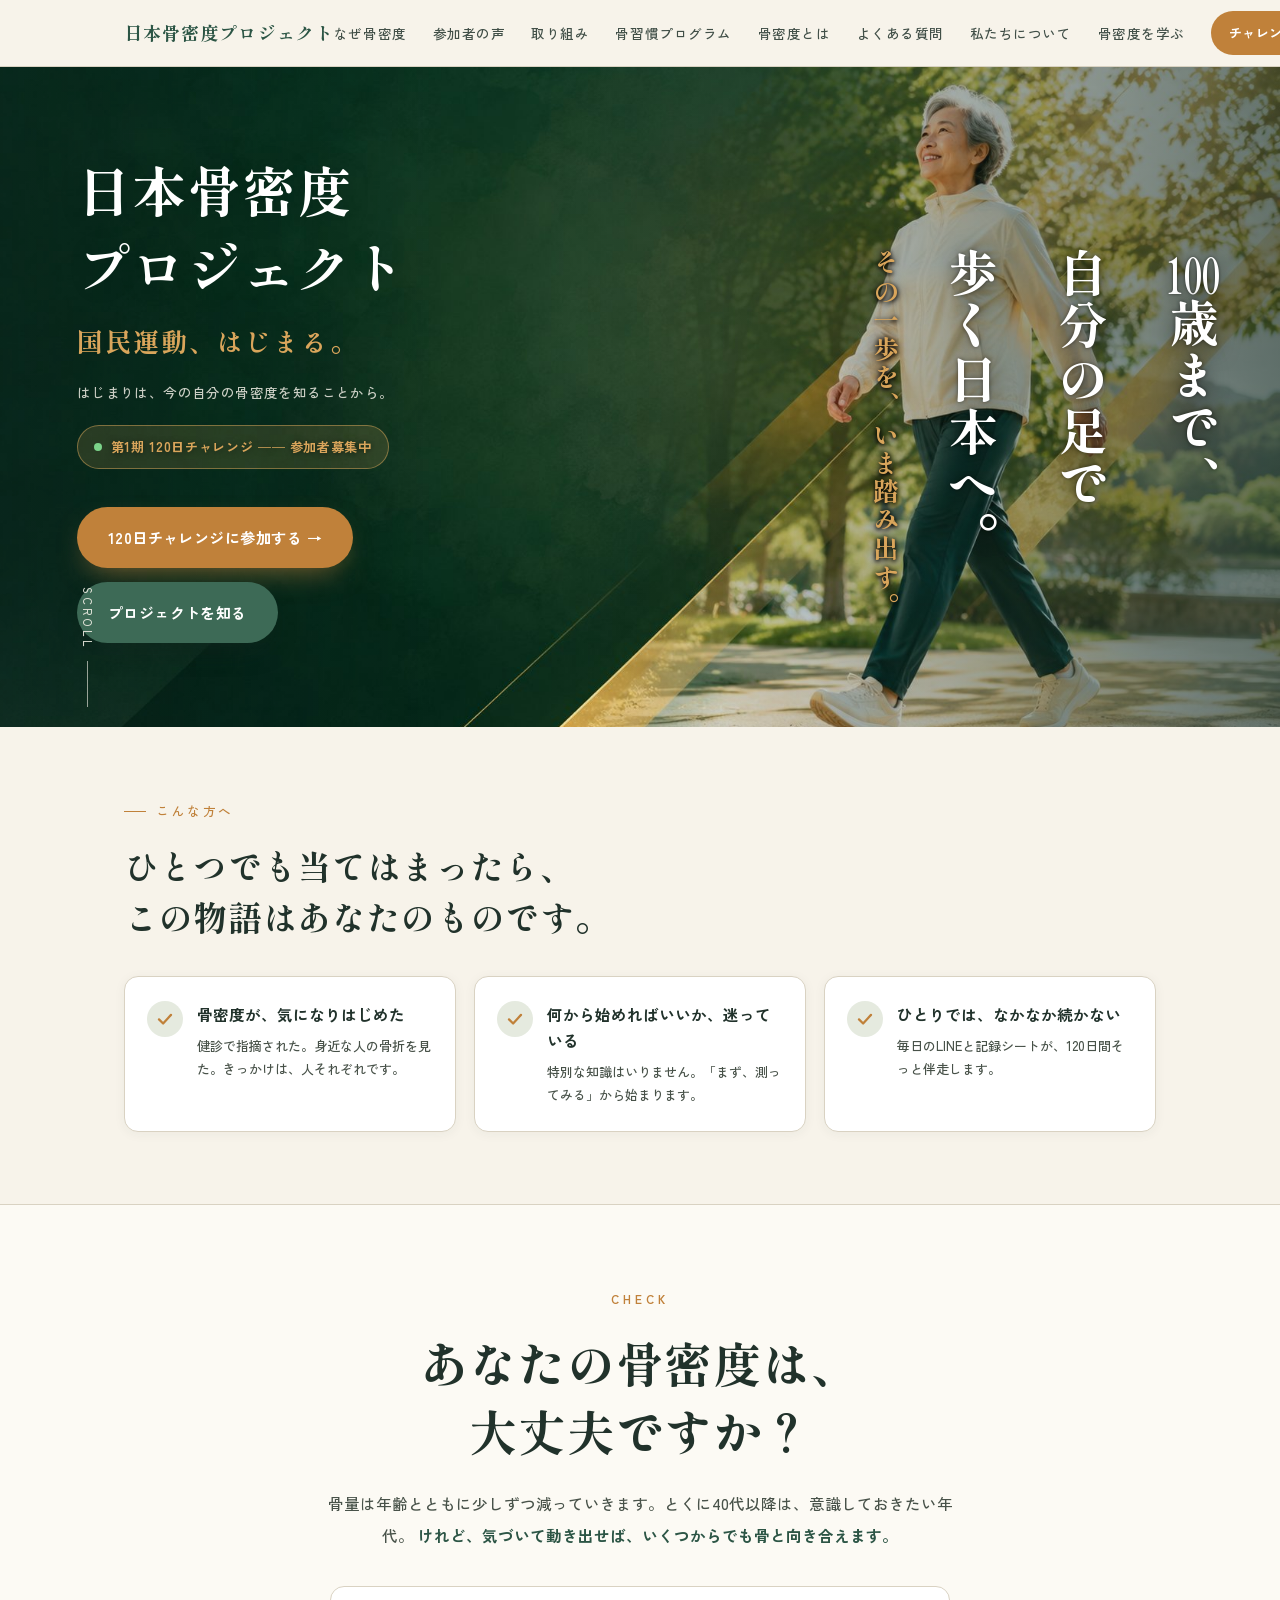
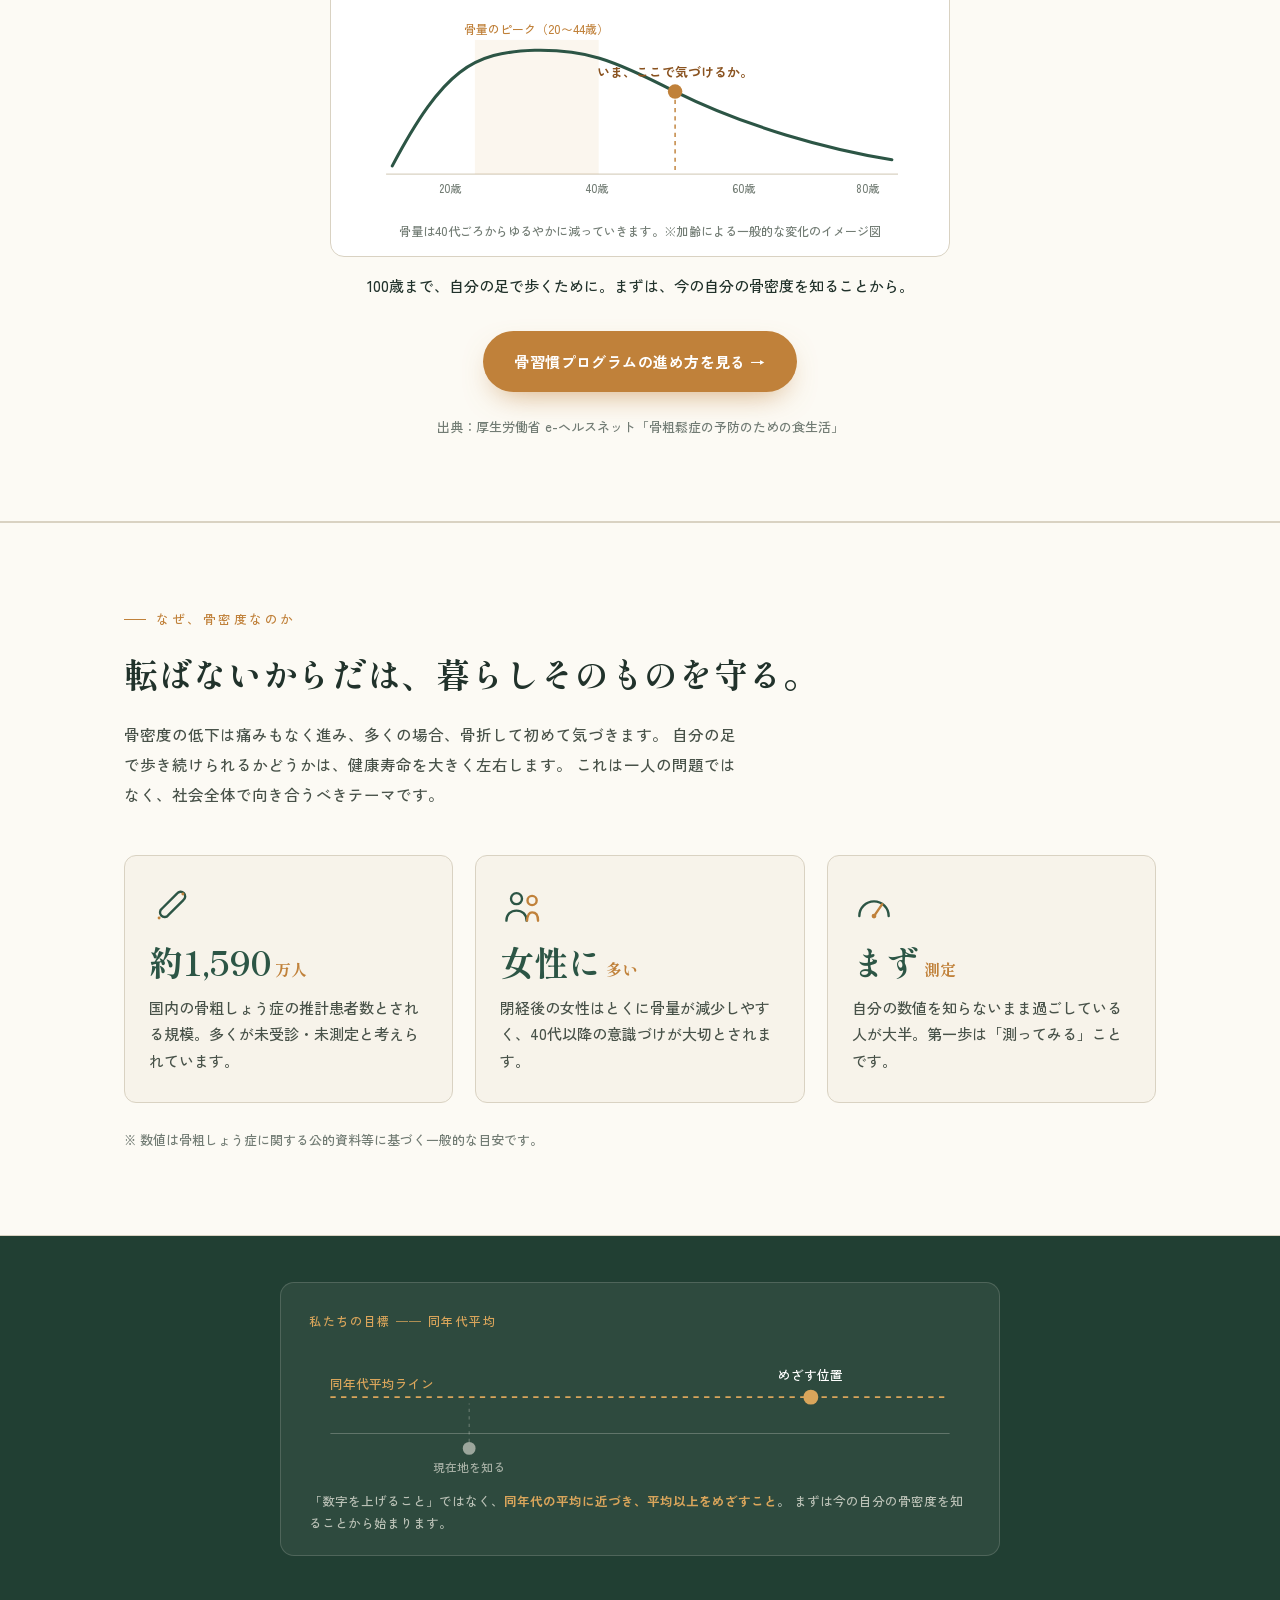
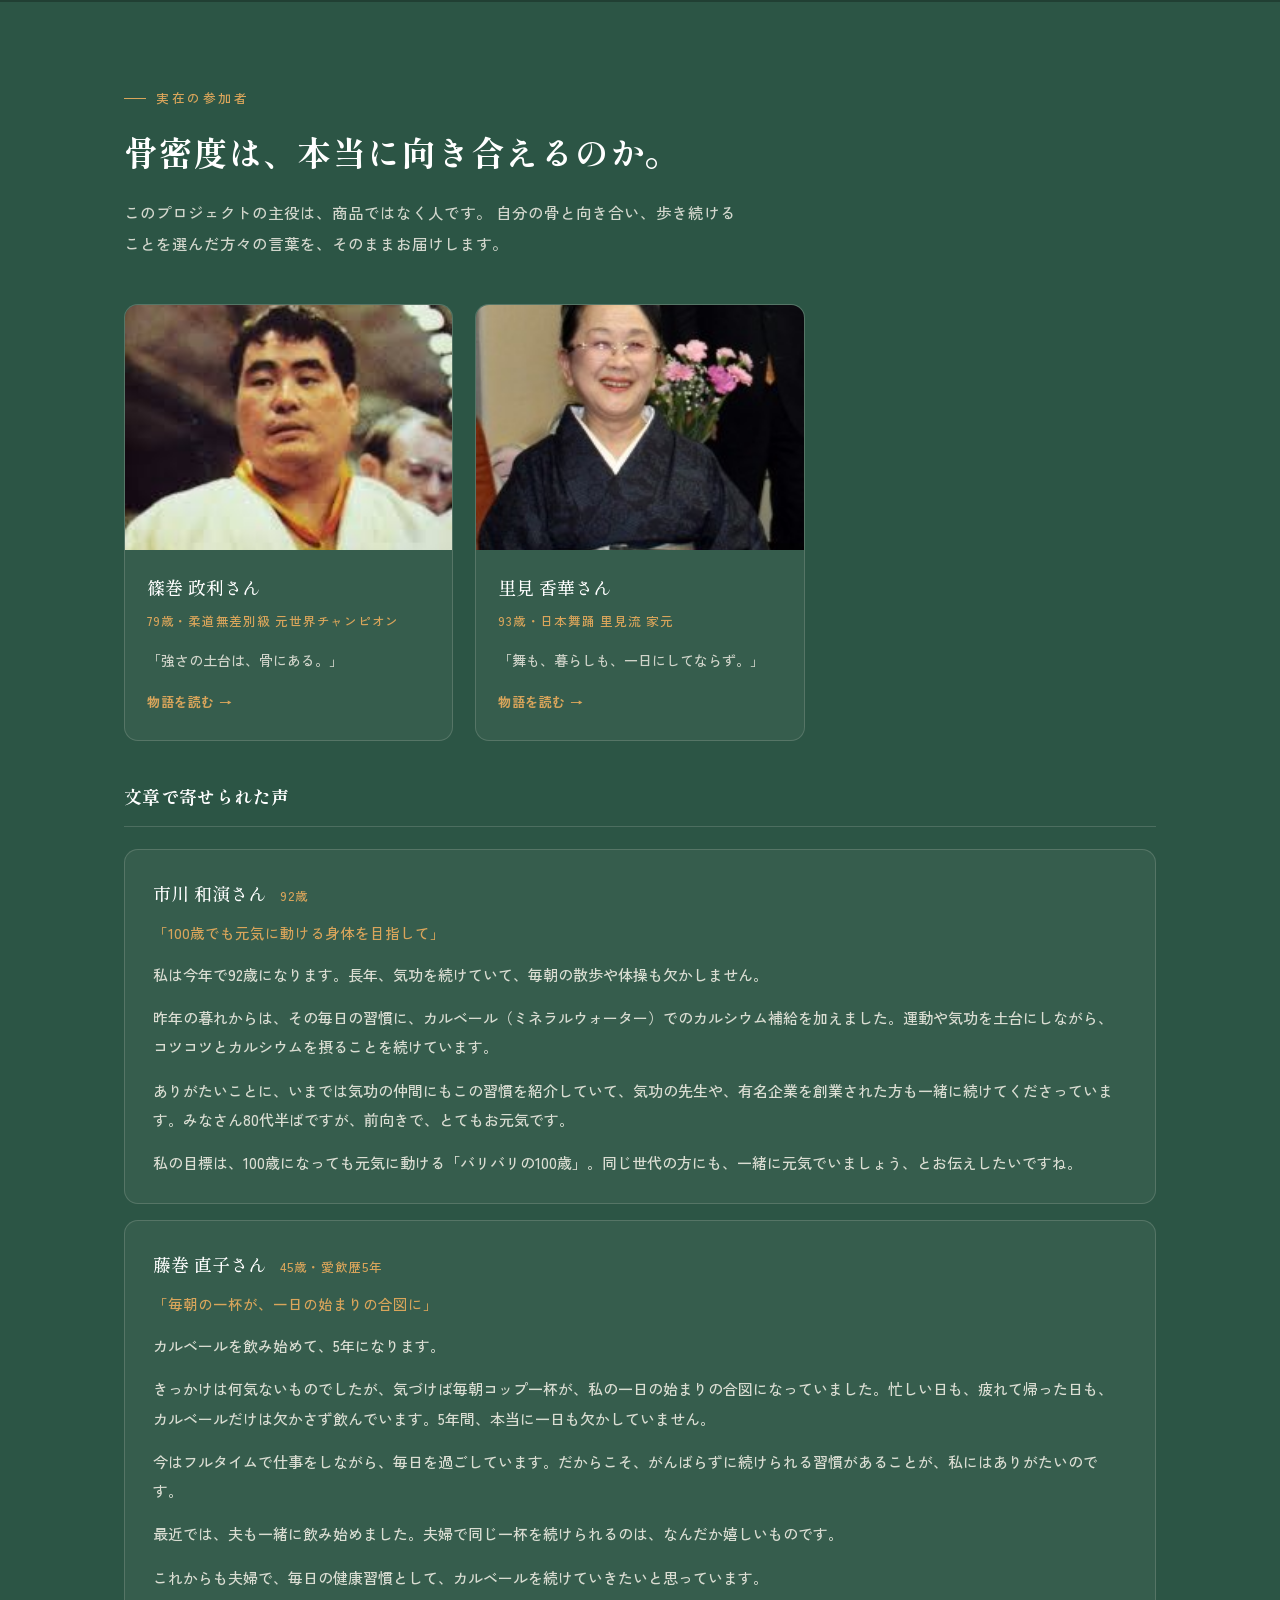
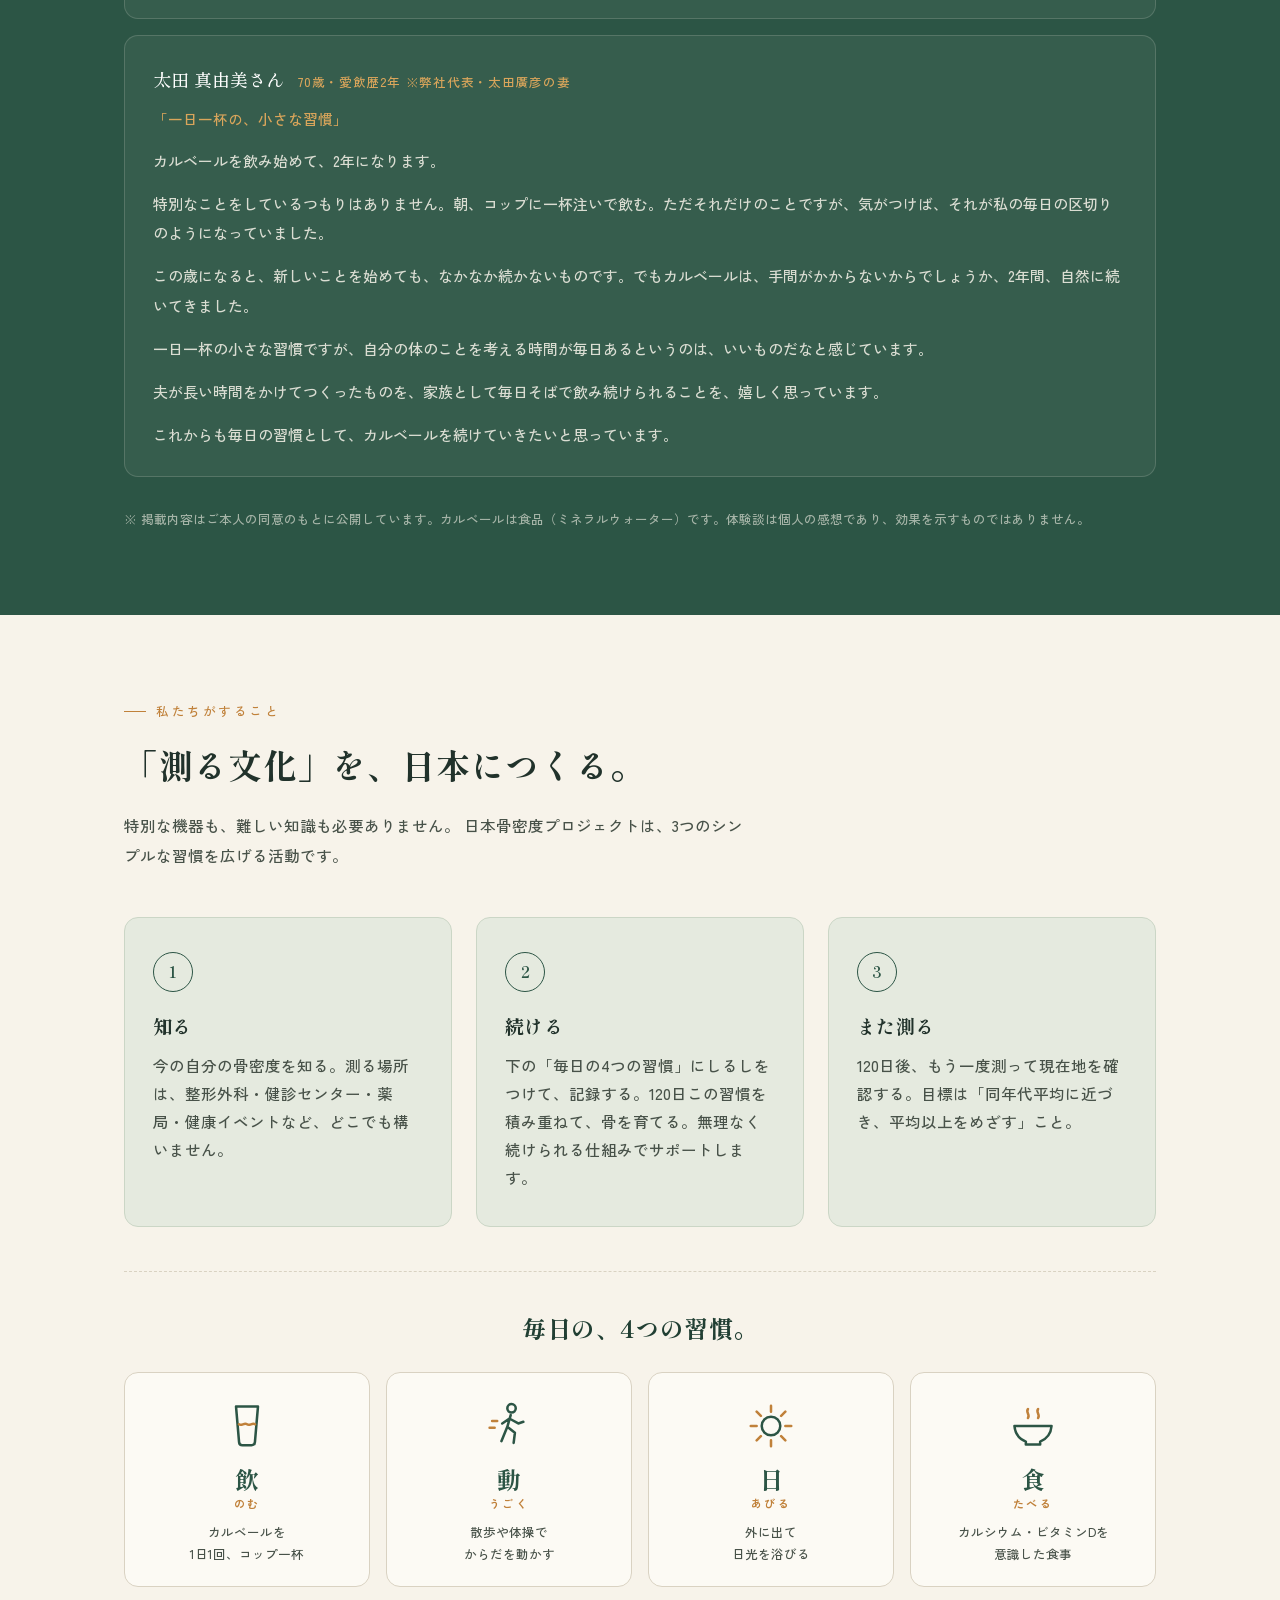
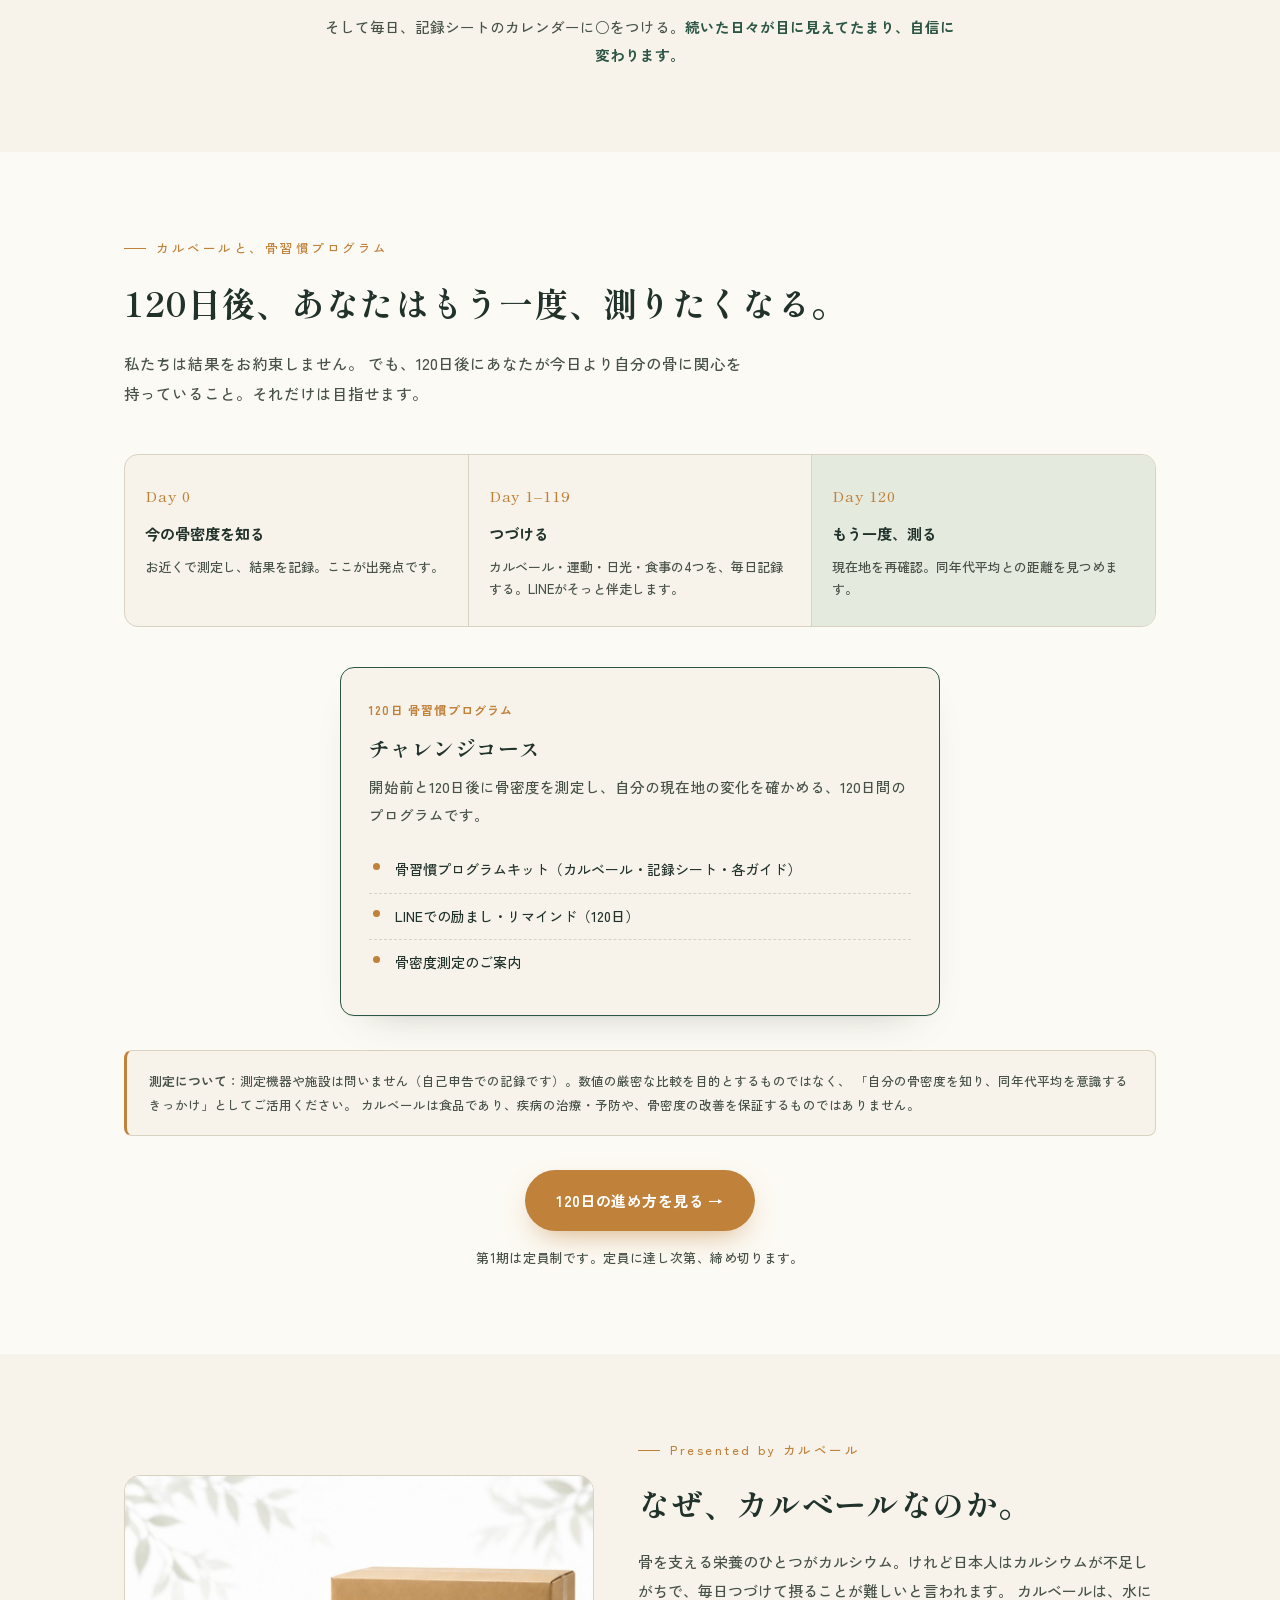
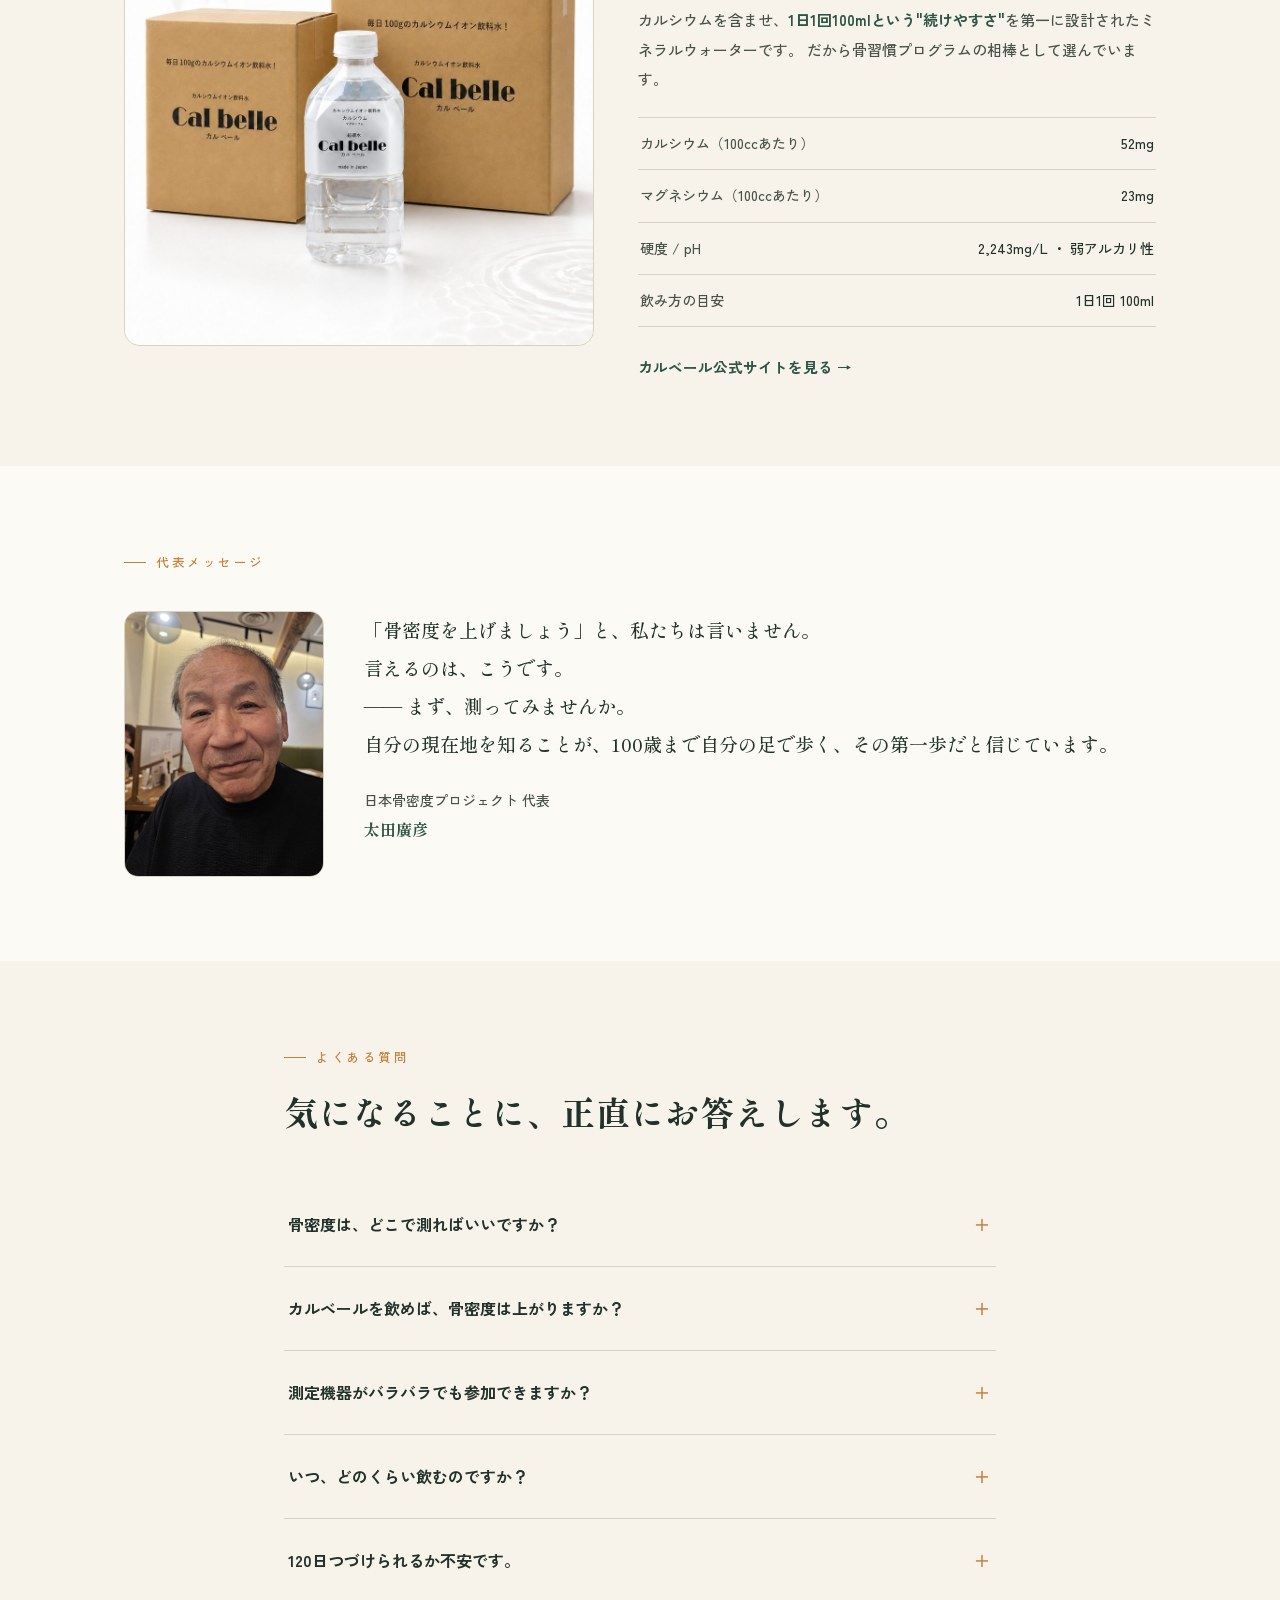
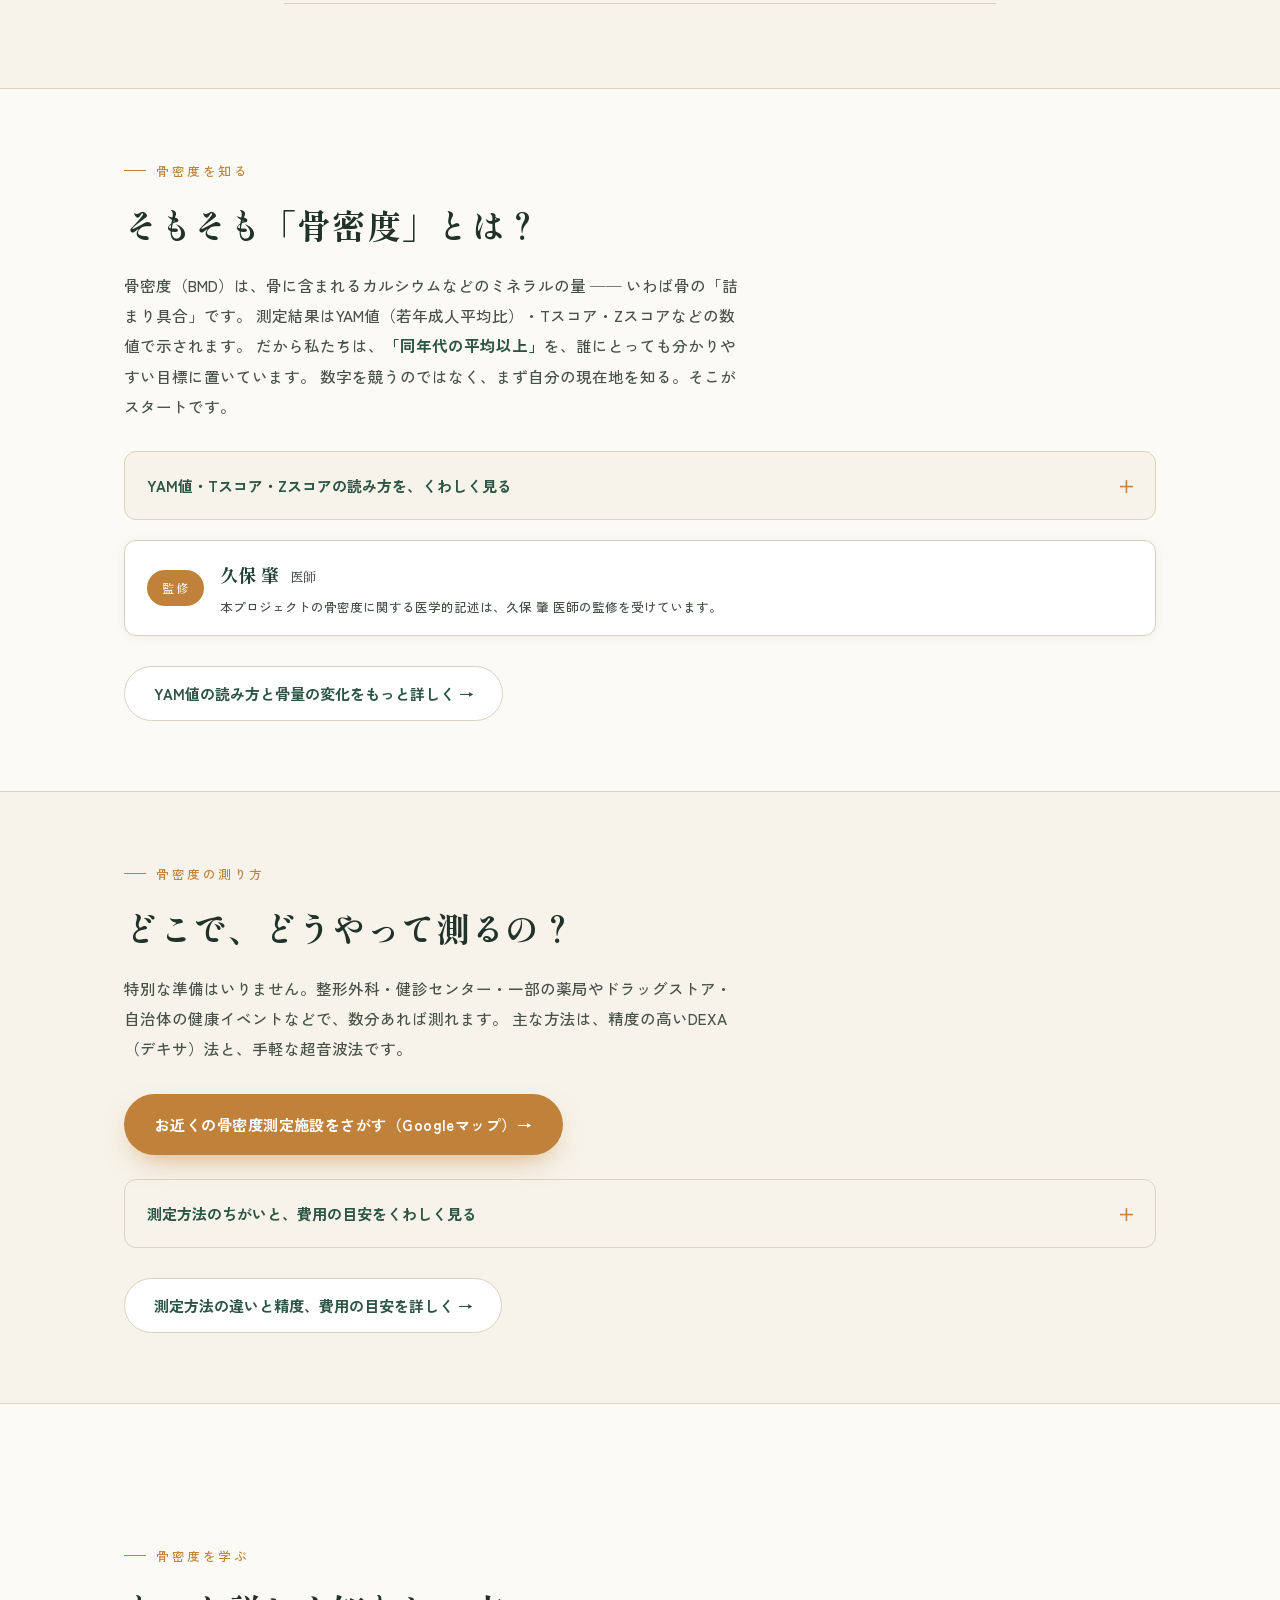
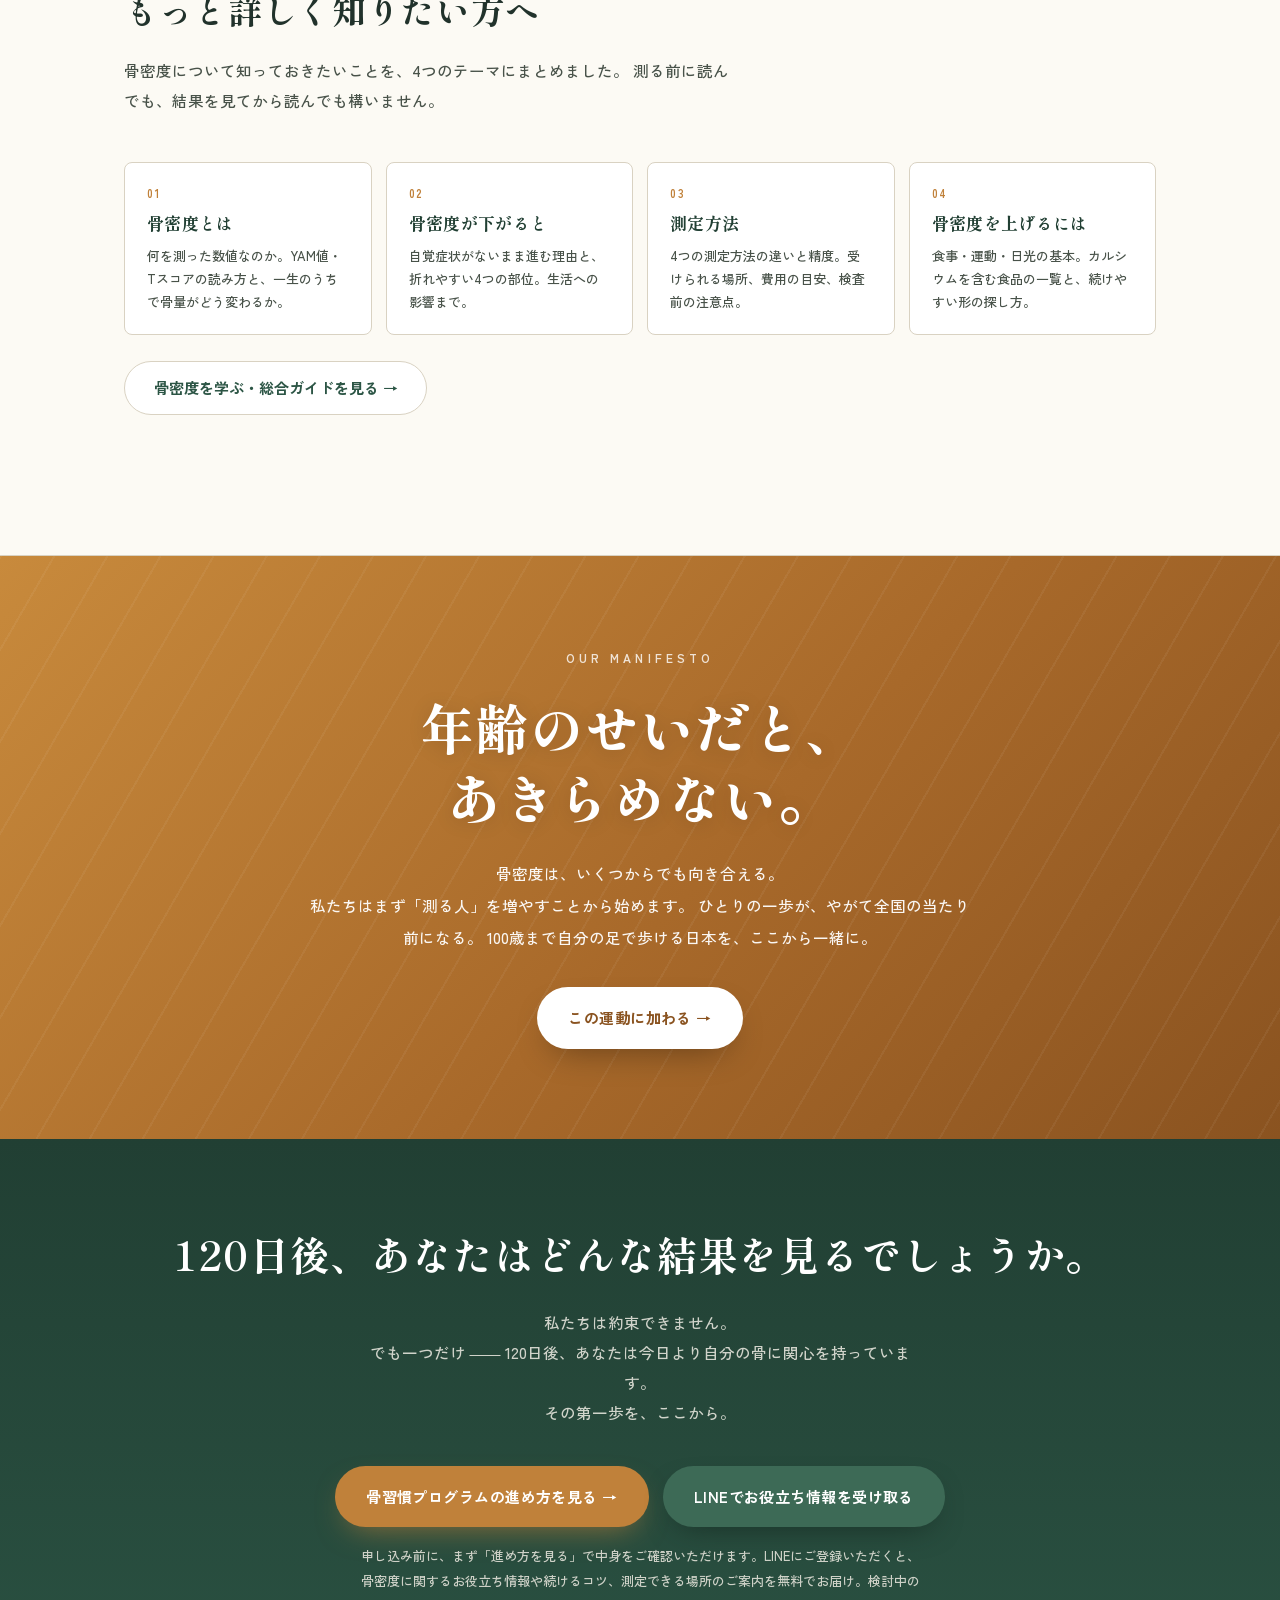
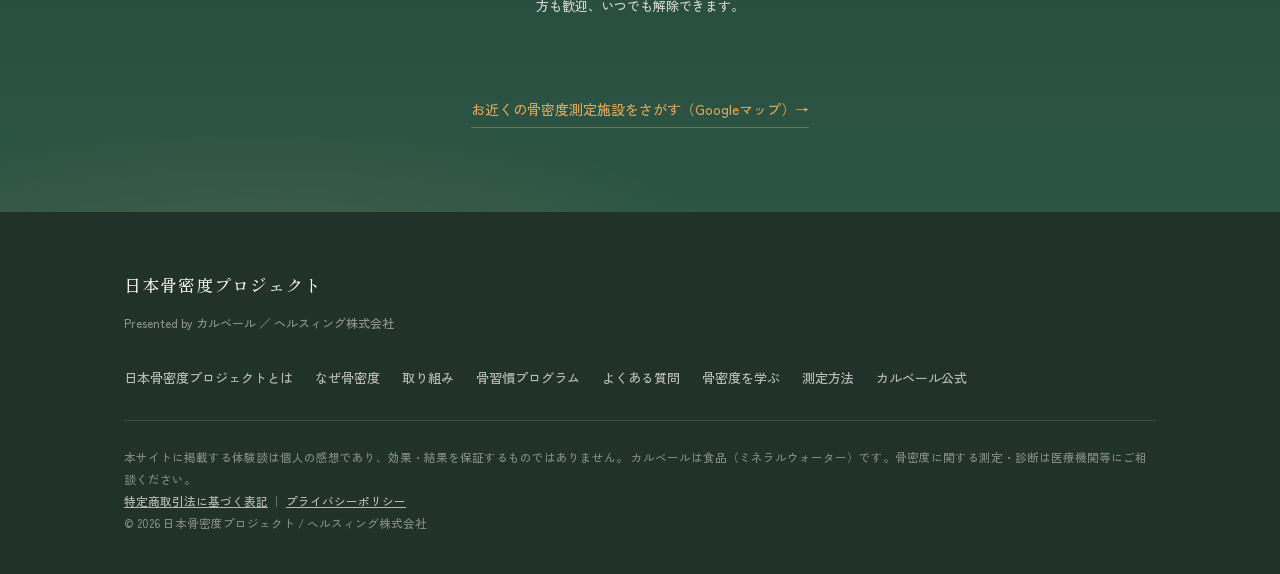
==== index.html @ f415b954 "Add files via upload" ====
<!DOCTYPE html>
<html lang="ja">
<head>
<meta charset="UTF-8">
<meta name="viewport" content="width=device-width, initial-scale=1.0">
<title>日本骨密度プロジェクト【公式】｜まず測る、120日間の骨習慣プログラム</title>
<meta name="description" content="日本骨密度プロジェクトは、まず自分の骨密度を測り、120日間の骨習慣に取り組む全国プロジェクトの公式サイトです。骨密度の基礎知識・測定方法・毎日の習慣をわかりやすくご案内します。">

<!-- SEO / canonical / OGP -->
<link rel="canonical" href="https://kotsumitsudo.jp/">
<meta property="og:type" content="website">
<meta property="og:site_name" content="日本骨密度プロジェクト">
<meta property="og:locale" content="ja_JP">
<meta property="og:title" content="日本骨密度プロジェクト【公式】｜まず測る、120日間の骨習慣プログラム">
<meta property="og:description" content="日本骨密度プロジェクトは、まず自分の骨密度を測り、120日間の骨習慣に取り組む全国プロジェクトの公式サイトです。骨密度の基礎知識・測定方法・毎日の習慣をわかりやすくご案内します。">
<meta property="og:url" content="https://kotsumitsudo.jp/">
<meta property="og:image" content="https://kotsumitsudo.jp/assets/img/ogp.png">
<meta property="og:image:width" content="1200">
<meta property="og:image:height" content="630">
<meta name="twitter:card" content="summary_large_image">
<meta name="twitter:title" content="日本骨密度プロジェクト【公式】｜まず測る、120日間の骨習慣プログラム">
<meta name="twitter:description" content="日本骨密度プロジェクトは、まず自分の骨密度を測り、120日間の骨習慣に取り組む全国プロジェクトの公式サイトです。骨密度の基礎知識・測定方法・毎日の習慣をわかりやすくご案内します。">
<meta name="twitter:image" content="https://kotsumitsudo.jp/assets/img/ogp.png">

<script type="application/ld+json">
{"@context":"https://schema.org","@type":"WebSite","name":"日本骨密度プロジェクト","alternateName":"骨密度プロジェクト","url":"https://kotsumitsudo.jp/"}
</script>
<script type="application/ld+json">
{"@context":"https://schema.org","@type":"Organization","name":"日本骨密度プロジェクト","alternateName":"骨密度プロジェクト","url":"https://kotsumitsudo.jp/","logo":"https://kotsumitsudo.jp/assets/img/ogp.png","description":"まず自分の骨密度を測り、120日間の骨習慣に取り組む全国プロジェクトの公式サイト。","parentOrganization":{"@type":"Organization","name":"ヘルスィング株式会社"}}
</script>


<!-- Google tag (gtag.js) -->
<script async src="https://www.googletagmanager.com/gtag/js?id=G-N0171GTLM5"></script>
<script>
  window.dataLayer = window.dataLayer || [];
  function gtag(){dataLayer.push(arguments);}
  gtag('js', new Date());
  gtag('config', 'G-N0171GTLM5');
</script>

<link rel="icon" href="/favicon.ico" sizes="any">
<link rel="icon" type="image/png" href="/assets/img/favicon-32.png" sizes="32x32">
<link rel="apple-touch-icon" href="/apple-touch-icon.png">

<link rel="preconnect" href="https://fonts.googleapis.com">
<link rel="preconnect" href="https://fonts.gstatic.com" crossorigin>
<link href="https://fonts.googleapis.com/css2?family=Shippori+Mincho+B1:wght@500;600;700;800&family=Zen+Kaku+Gothic+New:wght@400;500;700&display=swap" rel="stylesheet">

<style>
:root{
  --pine:#2C5545;
  --pine-deep:#213F33;
  --ink:#21322B;
  --amber:#C0813A;
  --amber-soft:#D9A55B;
  --ivory:#F7F3EA;
  --paper:#FCFAF4;
  --sage:#E5EADF;
  --sage-line:#CBD6C6;
  --line:#D9D2C2;
  --muted:#485249;
  --shadow:0 1px 0 rgba(33,50,43,.04), 0 18px 40px -28px rgba(33,50,43,.35);
}
*{box-sizing:border-box;}
html{scroll-behavior:smooth;}
body{
  margin:0;
  font-family:"Zen Kaku Gothic New",-apple-system,BlinkMacSystemFont,"Hiragino Kaku Gothic ProN",sans-serif;
  color:var(--ink);
  background:var(--ivory);
  line-height:1.95;
  font-size:17px;
  font-weight:500;
}
.serif{font-family:"Shippori Mincho B1",serif;}
h1,h2,h3{font-family:"Shippori Mincho B1",serif;font-weight:700;letter-spacing:.02em;line-height:1.5;margin:0;}
p{margin:0;}
a{color:inherit;}
img{max-width:100%;display:block;}
.wrap{max-width:1080px;margin:0 auto;padding:0 24px;}
.narrow{max-width:760px;margin:0 auto;padding:0 24px;}

/* ---------- 記事への導線 ---------- */
.learn-more{margin-top:30px;}
.learn-more a{
  display:inline-block;font-weight:700;font-size:15px;color:var(--pine);
  text-decoration:none;border:1px solid var(--line);border-radius:999px;
  padding:.78em 1.9em;background:#fff;transition:border-color .18s ease,color .18s ease;
}
.learn-more a:hover{border-color:var(--amber);color:var(--amber);}

.learn-hub{background:var(--paper);border-top:1px solid var(--line);border-bottom:1px solid var(--line);}
.learn-hub .wrap{padding-top:56px;padding-bottom:56px;}
.learn-grid{display:grid;grid-template-columns:repeat(auto-fit,minmax(230px,1fr));gap:14px;margin-top:28px;}
.learn-card{
  display:block;text-decoration:none;background:#fff;
  border:1px solid var(--line);border-radius:8px;padding:20px 22px;
  transition:border-color .18s ease;
}
.learn-card:hover{border-color:var(--amber);}
.learn-card .n{font-size:11px;letter-spacing:.16em;color:var(--amber);font-weight:700;}
.learn-card h3{font-size:17px;color:var(--pine-deep);margin:6px 0 8px;}
.learn-card p{font-size:13px;color:var(--muted);line-height:1.8;}
.learn-hub .allmore{margin-top:26px;}

/* ---------- header ---------- */
.site-header{
  position:sticky;top:0;z-index:50;
  background:rgba(247,243,234,.9);
  backdrop-filter:saturate(140%) blur(8px);
  border-bottom:1px solid var(--line);
}
.site-header .wrap{display:flex;align-items:center;justify-content:space-between;height:66px;}
.brand{display:flex;align-items:baseline;gap:10px;text-decoration:none;}
.brand .mark{font-family:"Shippori Mincho B1",serif;font-weight:700;font-size:18px;color:var(--pine);letter-spacing:.06em;white-space:nowrap;}
.brand .sub{font-size:11px;color:var(--muted);letter-spacing:.18em;}
.nav{display:flex;gap:26px;align-items:center;}
.nav a{text-decoration:none;font-size:13.5px;color:var(--ink);letter-spacing:.04em;opacity:.85;white-space:nowrap;}
.nav a:hover{opacity:1;color:var(--pine);}
.nav .btn-sm{
  background:var(--amber);color:#fff;padding:9px 18px;border-radius:999px;
  font-size:13px;font-weight:700;letter-spacing:.04em;opacity:1;
}
.nav .btn-sm:hover{background:#a86f2d;color:#fff;}
.menu-toggle{display:none;}

/* ---------- hero (single image, headline on green field) ---------- */
.hero{
  position:relative;min-height:clamp(460px,60vh,620px);
  display:flex;align-items:center;justify-content:flex-start;background:var(--pine-deep);
  color:var(--ivory);overflow:hidden;isolation:isolate;-webkit-font-smoothing:antialiased;
}
.hero-bg{position:absolute;inset:0;width:100%;height:100%;object-fit:cover;object-position:center 20%;z-index:0;}
.hero-shade{
  position:absolute;inset:0;z-index:1;
  background:
    linear-gradient(90deg, rgba(18,40,30,.34) 0%, transparent 34%),
    linear-gradient(270deg, rgba(18,40,30,.64) 0%, rgba(18,40,30,.32) 30%, transparent 58%);
}
.hero-content{
  position:relative;z-index:2;max-width:560px;text-align:left;
  padding:0 24px 0 clamp(24px,6vw,92px);
}
.hero-content .eyebrow{display:none;margin-bottom:20px;} /* desktopは縦書きタイトルを使用。狭幅で表示 */

/* 右側・縦書きのミッション（歩く人に重ねる） */
.hero-mission-v{
  position:absolute;z-index:2;top:50%;transform:translateY(-40%);right:clamp(12px,3vw,44px);
  display:flex;flex-direction:row;align-items:flex-start;gap:clamp(4px,1vw,14px);
  pointer-events:none;
}
.hero-mission-v span{writing-mode:vertical-rl;text-orientation:mixed;font-family:"Shippori Mincho B1",serif;}
.hero-mission-v .mv-main{
  font-weight:800;color:#fff;letter-spacing:.06em;
  font-size:clamp(28px,4.2vw,50px);
  text-shadow:0 2px 22px rgba(0,0,0,.62),0 0 4px rgba(0,0,0,.5);
}
.hero-mission-v .mv-accent{
  font-weight:700;color:var(--amber-soft);letter-spacing:.1em;margin-top:2px;
  font-size:clamp(16px,2.3vw,26px);
  text-shadow:0 0 5px rgba(0,0,0,.9),0 0 12px rgba(0,0,0,.7),0 2px 4px rgba(0,0,0,.85);
}
.tcy{text-combine-upright:all;-webkit-text-combine:horizontal;}

/* 左側・ブランド（グリーン地） */
.brand-title{
  font-family:"Shippori Mincho B1",serif;font-weight:800;color:#fff;
  font-size:clamp(30px,4.6vw,54px);line-height:1.28;letter-spacing:.02em;
  text-shadow:0 2px 30px rgba(0,0,0,.25);
}
.brand-tag{
  font-family:"Shippori Mincho B1",serif;font-weight:700;color:var(--amber-soft);
  font-size:clamp(18px,2.4vw,26px);letter-spacing:.08em;margin-top:12px;
}
.brand-note{font-family:"Zen Kaku Gothic New",sans-serif;font-size:13.5px;color:rgba(247,243,234,.82);letter-spacing:.03em;margin-top:12px;}
.hero-pill{
  display:inline-flex;align-items:center;gap:9px;margin-top:20px;
  background:rgba(216,165,91,.16);border:1px solid rgba(216,165,91,.5);
  color:var(--amber-soft);font-size:13px;font-weight:700;letter-spacing:.05em;
  padding:8px 16px;border-radius:999px;text-shadow:0 1px 6px rgba(0,0,0,.5);
}
.hero-pill::before{content:"";width:8px;height:8px;border-radius:50%;background:#7BD389;flex:0 0 auto;}
.hero-mission-mobile{display:none;}
.hero-big{
  font-family:"Shippori Mincho B1",serif;font-weight:800;color:#fff;
  font-size:clamp(30px,5vw,58px);line-height:1.34;letter-spacing:.02em;
  text-shadow:0 2px 20px rgba(0,0,0,.6),0 0 5px rgba(0,0,0,.45);
}
.hero-sub{
  font-family:"Shippori Mincho B1",serif;font-weight:600;
  font-size:clamp(19px,2.8vw,30px);color:var(--amber-soft);
  letter-spacing:.06em;margin-top:18px;
  text-shadow:0 0 5px rgba(0,0,0,.85),0 2px 14px rgba(0,0,0,.6);
}
.hero-sub small{
  display:block;font-family:"Zen Kaku Gothic New",sans-serif;font-weight:400;
  font-size:13.5px;color:rgba(247,243,234,.9);letter-spacing:.04em;margin-top:6px;
  text-shadow:0 1px 8px rgba(0,0,0,.8);
}
.hero-cta{margin-top:34px;}
.scroll-run{
  position:absolute;left:clamp(24px,6vw,92px);bottom:20px;z-index:3;
  writing-mode:vertical-rl;font-size:11px;letter-spacing:.34em;
  color:rgba(247,243,234,.85);display:flex;align-items:center;gap:12px;
}
.scroll-run::after{content:"";writing-mode:horizontal-tb;width:1px;height:46px;background:rgba(247,243,234,.6);animation:scrollline 1.8s ease-in-out infinite;transform-origin:top;}
@keyframes scrollline{0%,100%{transform:scaleY(.3);opacity:.4;}50%{transform:scaleY(1);opacity:1;}}
.btn-green{background:#3d6a56;color:#fff;box-shadow:0 12px 30px -14px rgba(20,38,30,.8);}
.btn-green:hover{background:#315646;color:#fff;transform:translateY(-1px);}

/* signature band under hero */
.avg-band{background:var(--pine-deep);padding:46px 0;}
.avg-band .gauge{margin:0 auto;max-width:720px;}

/* awareness block */
.awareness{background:var(--paper);border-top:1px solid var(--line);border-bottom:1px solid var(--line);text-align:center;padding:82px 0;}
.aw-kicker{letter-spacing:.32em;font-size:12px;color:var(--amber);font-weight:700;margin-bottom:18px;}
.aw-q{font-family:"Shippori Mincho B1",serif;font-weight:800;font-size:clamp(28px,5vw,48px);line-height:1.42;color:var(--ink);}
.aw-stat{max-width:640px;margin:24px auto 0;font-size:15.5px;line-height:2.05;color:var(--muted);}
.aw-stat b{color:var(--pine);}
.aw-hope{max-width:640px;margin:14px auto 30px;font-size:15px;line-height:2;color:var(--ink);}
.aw-note{margin-top:22px;font-size:13px;color:#727c74;}

/* hero momentum + heat */
.hero-momentum{
  margin-top:26px;font-size:13.5px;color:rgba(247,243,234,.95);
  display:flex;align-items:center;justify-content:flex-start;gap:10px;letter-spacing:.03em;
  text-shadow:0 1px 8px rgba(0,0,0,.8);
}
.hero-momentum b{font-family:"Shippori Mincho B1",serif;color:var(--amber-soft);font-size:19px;margin:0 3px;}
.pulse{width:9px;height:9px;border-radius:50%;background:#7BD389;flex:0 0 auto;
  box-shadow:0 0 0 0 rgba(123,211,137,.7);animation:pulse 1.9s infinite;}
@keyframes pulse{0%{box-shadow:0 0 0 0 rgba(123,211,137,.6);}70%{box-shadow:0 0 0 11px rgba(123,211,137,0);}100%{box-shadow:0 0 0 0 rgba(123,211,137,0);}}

/* manifesto band */
.manifesto{
  background:linear-gradient(135deg,#C88A3C 0%, #A8692A 55%, #8A5320 100%);
  color:#fff;text-align:center;padding:90px 0;position:relative;overflow:hidden;
}
.manifesto::before{content:"";position:absolute;inset:0;
  background:repeating-linear-gradient(120deg, rgba(255,255,255,.05) 0 2px, transparent 2px 46px);}
.mf-inner{position:relative;z-index:1;}
.mf-kicker{letter-spacing:.34em;font-size:12px;color:rgba(255,255,255,.8);margin-bottom:22px;font-weight:700;}
.mf-lines{font-family:"Shippori Mincho B1",serif;font-weight:800;font-size:clamp(30px,5.6vw,54px);line-height:1.3;color:#fff;text-shadow:0 2px 20px rgba(0,0,0,.15);}
.mf-body{max-width:660px;margin:26px auto 34px;font-size:15.5px;line-height:2.05;color:rgba(255,255,255,.94);}
.btn-onwarm{background:#fff;color:#8A5320;box-shadow:0 14px 34px -14px rgba(0,0,0,.4);}
.btn-onwarm:hover{background:#FCF6EC;color:#7a4718;transform:translateY(-1px);}
.eyebrow{
  display:inline-flex;align-items:center;gap:9px;
  font-size:12.5px;letter-spacing:.22em;color:var(--amber-soft);
  text-transform:none;margin-bottom:26px;
}
.eyebrow::before{content:"";width:26px;height:1px;background:var(--amber-soft);display:inline-block;}
.hero h1{
  color:#fff;font-size:clamp(30px,5.4vw,54px);line-height:1.42;font-weight:700;
  text-shadow:0 1px 30px rgba(0,0,0,.15);
}
.hero .lead{
  margin-top:26px;max-width:560px;font-size:16.5px;line-height:2;color:rgba(247,243,234,.86);
}
.mission-tag{
  font-family:"Shippori Mincho B1",serif;
  display:inline-block;margin-top:8px;font-size:clamp(22px,3.4vw,30px);color:var(--amber-soft);
}
.hero-cta{display:flex;flex-wrap:wrap;gap:14px;margin-top:38px;justify-content:flex-start;}
.btn{
  display:inline-flex;align-items:center;gap:9px;
  padding:15px 30px;border-radius:999px;font-weight:700;font-size:15px;
  letter-spacing:.03em;text-decoration:none;transition:.18s;border:1px solid transparent;
}
.btn-primary{background:var(--amber);color:#fff;box-shadow:0 12px 30px -12px rgba(192,129,58,.7);}
.btn-primary:hover{background:#a86f2d;transform:translateY(-1px);}
.btn-ghost{background:transparent;color:var(--ivory);border-color:rgba(247,243,234,.35);}
.btn-ghost:hover{border-color:var(--ivory);background:rgba(247,243,234,.08);}

/* signature: 同年代平均ライン */
.gauge{
  margin-top:52px;background:rgba(247,243,234,.06);
  border:1px solid rgba(247,243,234,.16);border-radius:14px;padding:26px 28px 22px;
  max-width:640px;
}
.gauge-label{font-size:12px;letter-spacing:.14em;color:var(--amber-soft);margin-bottom:16px;}
.gauge svg{width:100%;height:auto;display:block;}
.gauge-cap{font-size:12.5px;color:rgba(247,243,234,.7);margin-top:14px;line-height:1.7;}

/* ---------- generic section ---------- */
section{padding:84px 0;}
.section-head{margin-bottom:46px;}
.kicker{
  font-size:12.5px;letter-spacing:.2em;color:var(--amber);margin-bottom:16px;
  display:flex;align-items:center;gap:10px;
}
.kicker::before{content:"";width:22px;height:1px;background:var(--amber);}
.section-head h2{font-size:clamp(24px,3.6vw,34px);color:var(--ink);line-height:1.5;}
.section-head .desc{margin-top:20px;max-width:620px;color:var(--muted);font-size:15.5px;}

/* why */
.why{background:var(--paper);border-top:1px solid var(--line);border-bottom:1px solid var(--line);}
.stat-row{display:grid;grid-template-columns:repeat(3,1fr);gap:22px;margin-top:8px;}
.stat{background:var(--ivory);border:1px solid var(--line);border-radius:12px;padding:28px 24px;}
.stat .num{font-family:"Shippori Mincho B1",serif;font-size:34px;color:var(--pine);font-weight:700;line-height:1.2;}
.stat .num small{font-size:16px;color:var(--amber);margin-left:4px;}
.stat .t{margin-top:12px;font-size:15px;color:var(--muted);line-height:1.75;}
.src{margin-top:26px;font-size:13px;color:#727c74;line-height:1.7;}

/* steps 3 */
.steps{display:grid;grid-template-columns:repeat(3,1fr);gap:24px;}
.step{
  background:var(--sage);border:1px solid var(--sage-line);border-radius:14px;padding:34px 28px;
  position:relative;
}
.step .no{
  font-family:"Shippori Mincho B1",serif;font-size:15px;color:var(--pine);
  border:1.5px solid var(--pine);width:40px;height:40px;border-radius:50%;
  display:flex;align-items:center;justify-content:center;margin-bottom:20px;font-weight:700;
}
.step h3{font-size:19px;color:var(--ink);margin-bottom:12px;}
.step p{font-size:15.5px;color:var(--muted);line-height:1.8;}

/* participants */
.people{background:var(--pine);color:var(--ivory);}
.people .kicker{color:var(--amber-soft);}
.people .kicker::before{background:var(--amber-soft);}
.people .section-head h2{color:#fff;}
.people .section-head .desc{color:rgba(247,243,234,.82);}
.people-grid{display:grid;grid-template-columns:repeat(3,1fr);gap:22px;}
.person{
  background:rgba(247,243,234,.05);border:1px solid rgba(247,243,234,.16);
  border-radius:14px;overflow:hidden;
}
.person .ph{
  aspect-ratio:4/3;background:
    repeating-linear-gradient(135deg,rgba(247,243,234,.06) 0 12px,rgba(247,243,234,.03) 12px 24px);
  display:flex;align-items:center;justify-content:center;color:rgba(247,243,234,.55);
  font-size:12.5px;letter-spacing:.08em;text-align:center;position:relative;
}
.person .ph .play{
  width:52px;height:52px;border-radius:50%;border:1.5px solid rgba(247,243,234,.5);
  display:flex;align-items:center;justify-content:center;margin-bottom:8px;
}
.person .ph .play::after{content:"";border-left:12px solid rgba(247,243,234,.7);border-top:8px solid transparent;border-bottom:8px solid transparent;margin-left:3px;}
.person .body{padding:20px 22px 24px;}
.person .body .name{font-family:"Shippori Mincho B1",serif;font-size:18px;color:#fff;}
.person .body .meta{font-size:12.5px;color:var(--amber-soft);margin-top:4px;letter-spacing:.06em;}
.person .body .quote{font-size:14px;color:rgba(247,243,234,.8);margin-top:14px;line-height:1.8;}
.people-note{margin-top:30px;font-size:12.5px;color:rgba(247,243,234,.6);}

/* text voices (within participants section) */
.voice-block{margin-top:42px;}
.voice-heading{
  font-family:"Shippori Mincho B1",serif;font-weight:700;font-size:18px;color:#fff;
  padding-bottom:16px;margin-bottom:22px;border-bottom:1px solid rgba(247,243,234,.16);
}
.voice-list{display:flex;flex-direction:column;gap:16px;}
.voice-item{
  background:rgba(247,243,234,.05);border:1px solid rgba(247,243,234,.16);
  border-radius:14px;padding:26px 28px;
}
.voice-item .v-head{display:flex;align-items:baseline;flex-wrap:wrap;gap:6px 14px;}
.voice-item .v-name{font-family:"Shippori Mincho B1",serif;font-size:18px;color:#fff;}
.voice-item .v-meta{font-size:12.5px;color:var(--amber-soft);letter-spacing:.06em;}
.voice-item .v-title{font-size:14.5px;color:var(--amber-soft);margin:10px 0 4px;line-height:1.7;}
.voice-item .v-body{position:relative;}
.voice-item .v-body p{font-size:15px;color:rgba(247,243,234,.85);line-height:1.95;margin-top:14px;}
.voice-item .v-body p:first-child{margin-top:14px;}
.voice-item.clamp .v-body{max-height:300px;overflow:hidden;}
.voice-item.clamp .v-body::after{
  content:"";position:absolute;left:0;right:0;bottom:0;height:96px;pointer-events:none;
  background:linear-gradient(rgba(45,84,68,0),rgba(45,84,68,.96));
}
.voice-item.open .v-body{max-height:none;}
.voice-item .v-toggle{
  margin-top:14px;background:none;border:none;cursor:pointer;padding:6px 0;
  font-family:inherit;font-size:13.5px;font-weight:700;color:var(--amber-soft);
  letter-spacing:.04em;display:inline-flex;align-items:center;gap:8px;
}
.voice-item .v-toggle::after{
  content:"";width:8px;height:8px;border-right:2px solid var(--amber-soft);
  border-bottom:2px solid var(--amber-soft);transform:rotate(45deg);transition:transform .2s;
}
.voice-item.open .v-toggle::after{transform:rotate(-135deg);}
.person .ph img{width:100%;height:100%;object-fit:cover;object-position:center 22%;display:block;}
a.person-link{display:block;text-decoration:none;color:inherit;transition:transform .2s,border-color .2s,background .2s;}
a.person-link:hover{transform:translateY(-3px);border-color:rgba(217,165,91,.5);background:rgba(247,243,234,.08);}
.person .read-more{display:inline-block;margin-top:16px;font-size:13px;font-weight:700;color:var(--amber-soft);letter-spacing:.04em;}
a.person-link:hover .read-more{text-decoration:underline;}

/* challenge */
.challenge{background:var(--paper);}
.timeline{
  display:flex;align-items:stretch;gap:0;margin:10px 0 40px;
  border:1px solid var(--line);border-radius:14px;overflow:hidden;background:var(--ivory);
}
.tl-step{flex:1;padding:26px 20px;border-right:1px solid var(--line);position:relative;}
.tl-step:last-child{border-right:none;background:var(--sage);}
.tl-step .day{font-family:"Shippori Mincho B1",serif;font-size:15px;color:var(--amber);letter-spacing:.06em;}
.tl-step .h{font-weight:700;margin-top:8px;font-size:15px;color:var(--ink);}
.tl-step .t{font-size:13px;color:var(--muted);margin-top:8px;line-height:1.7;}
.courses{display:grid;grid-template-columns:1fr 1fr;gap:22px;}
.course{border:1px solid var(--line);border-radius:14px;padding:30px 28px;background:var(--ivory);}
.course.primary{border-color:var(--pine);border-width:1.5px;box-shadow:var(--shadow);}
.course .tag{font-size:12px;letter-spacing:.1em;color:var(--amber);font-weight:700;}
.course h3{font-size:21px;margin:12px 0 8px;color:var(--ink);}
.course .p{font-size:14.5px;color:var(--muted);}
.course ul{margin:18px 0 0;padding:0;list-style:none;}
.course li{font-size:14px;color:var(--ink);padding:9px 0 9px 26px;position:relative;border-top:1px dashed var(--line);}
.course li:first-child{border-top:none;}
.course li::before{content:"";position:absolute;left:4px;top:16px;width:7px;height:7px;border-radius:50%;background:var(--amber);}

/* passport */
.passport{background:var(--sage);border-top:1px solid var(--sage-line);border-bottom:1px solid var(--sage-line);}
.passport .grid{display:grid;grid-template-columns:1.1fr 1fr;gap:44px;align-items:center;}
.pp-card{
  background:linear-gradient(160deg,var(--pine),var(--pine-deep));
  color:var(--ivory);border-radius:16px;padding:30px;box-shadow:0 24px 50px -24px rgba(33,63,51,.6);
}
.pp-card .t{font-size:11px;letter-spacing:.2em;color:var(--amber-soft);}
.pp-card h3{color:#fff;font-size:22px;margin:8px 0 20px;}
.pp-row{display:flex;justify-content:space-between;padding:12px 0;border-bottom:1px solid rgba(247,243,234,.14);font-size:14px;}
.pp-row span:first-child{color:rgba(247,243,234,.7);}
.pp-avg{margin-top:18px;font-size:12.5px;color:var(--amber-soft);}

/* product / calbelle */
.product .grid{display:grid;grid-template-columns:1fr 1.1fr;gap:44px;align-items:center;}
.product .ph{
  aspect-ratio:1/1;border-radius:16px;border:1px solid var(--line);overflow:hidden;
  background:linear-gradient(160deg,#DCEBF5,#EAF2F8);
  display:flex;align-items:center;justify-content:center;color:#16436B;font-size:13px;text-align:center;letter-spacing:.06em;
}
.product h2{font-size:clamp(24px,3.4vw,32px);color:var(--ink);}
.product .p{margin-top:20px;color:var(--muted);font-size:15px;}
.spec{margin-top:24px;border-top:1px solid var(--line);}
.spec div{display:flex;justify-content:space-between;padding:12px 2px;border-bottom:1px solid var(--line);font-size:14px;}
.spec div span:first-child{color:var(--muted);}
.product .link{margin-top:26px;display:inline-flex;align-items:center;gap:8px;color:var(--pine);font-weight:700;text-decoration:none;font-size:14.5px;}
.product .link:hover{color:var(--amber);}

/* rep message */
.rep{background:var(--paper);}
.rep .grid{display:grid;grid-template-columns:200px 1fr;gap:40px;align-items:start;}
.rep .avatar{
  width:200px;aspect-ratio:3/4;border-radius:14px;border:1px solid var(--line);overflow:hidden;
  background:repeating-linear-gradient(135deg,#eee7d6 0 12px,#f3eede 12px 24px);
  display:flex;align-items:center;justify-content:center;color:#a99;font-size:12px;text-align:center;
}
.rep blockquote{margin:0;font-family:"Shippori Mincho B1",serif;font-size:19px;line-height:2;color:var(--ink);}
.rep .sig{margin-top:24px;font-size:14px;color:var(--muted);}
.rep .sig b{font-family:"Shippori Mincho B1",serif;color:var(--pine);font-size:16px;}

/* faq */
.faq details{border-bottom:1px solid var(--line);padding:4px 0;}
.faq summary{
  cursor:pointer;list-style:none;padding:22px 40px 22px 4px;position:relative;
  font-weight:700;font-size:16px;color:var(--ink);
}
.faq summary::-webkit-details-marker{display:none;}
.faq summary::after{content:"＋";position:absolute;right:6px;top:22px;color:var(--amber);font-weight:700;transition:.2s;}
.faq details[open] summary::after{content:"−";}
.faq .a{padding:0 4px 24px;color:var(--muted);font-size:14.5px;line-height:1.9;}

/* final cta */
.final{
  background:
    radial-gradient(900px 400px at 20% 120%, rgba(216,165,91,.18), transparent 60%),
    linear-gradient(180deg,var(--pine-deep),var(--pine));
  color:var(--ivory);text-align:center;
}
.final h2{color:#fff;font-size:clamp(26px,4vw,40px);line-height:1.55;}
.final p{max-width:560px;margin:22px auto 0;color:rgba(247,243,234,.82);font-size:15.5px;}
.final .hero-cta{justify-content:center;}
.find{
  margin-top:44px;display:inline-flex;align-items:center;gap:10px;
  font-size:14px;color:var(--amber-soft);text-decoration:none;border-bottom:1px solid rgba(216,165,91,.4);padding-bottom:4px;
}
.find:hover{color:#fff;border-color:#fff;}

/* footer */
.footer{background:var(--ink);color:rgba(247,243,234,.7);padding:56px 0 40px;font-size:13px;}
.footer .top{display:flex;justify-content:space-between;flex-wrap:wrap;gap:30px;padding-bottom:30px;border-bottom:1px solid rgba(247,243,234,.12);}
.footer .mark{font-family:"Shippori Mincho B1",serif;font-size:17px;color:var(--ivory);letter-spacing:.06em;}
.footer .presented{margin-top:10px;font-size:12px;color:rgba(247,243,234,.5);}
.footer nav{display:flex;gap:22px;flex-wrap:wrap;}
.footer nav a{color:rgba(247,243,234,.7);text-decoration:none;}
.footer nav a:hover{color:#fff;}
.footer .fine{margin-top:26px;font-size:11.5px;color:rgba(247,243,234,.45);line-height:1.9;}
.footer .fine a{color:rgba(247,243,234,.7);text-decoration:underline;}

.disclaimer{
  background:var(--ivory);border:1px solid var(--line);border-left:3px solid var(--amber);
  border-radius:8px;padding:18px 22px;font-size:12.5px;color:var(--muted);line-height:1.9;margin-top:34px;
}
.supervise{display:flex;align-items:center;gap:16px;background:#fff;border:1px solid var(--line);
  border-radius:12px;padding:16px 22px;margin-top:20px;box-shadow:0 2px 12px rgba(33,63,51,.06);}
.supervise .sv-badge{flex:none;font-family:"Shippori Mincho B1",serif;font-size:12px;letter-spacing:.14em;
  color:#fff;background:var(--amber);border-radius:20px;padding:6px 15px;}
.supervise .sv-name{font-family:"Shippori Mincho B1",serif;font-size:18px;font-weight:700;color:var(--pine-deep);}
.supervise .sv-name span{font-size:13px;font-weight:500;color:var(--muted);margin-left:6px;}
.supervise .sv-note{font-size:12.5px;color:var(--muted);line-height:1.8;margin-top:4px;}

@media(max-width:560px){.supervise{align-items:flex-start;gap:12px;padding:16px 18px;}}
/* モバイル追従CTA */
.mobile-cta{position:fixed;left:0;right:0;bottom:0;z-index:120;display:none;
  padding:10px 14px calc(10px + env(safe-area-inset-bottom));
  background:rgba(33,63,51,.96);box-shadow:0 -4px 18px rgba(0,0,0,.18);
  -webkit-backdrop-filter:blur(6px);backdrop-filter:blur(6px);
  transform:translateY(130%);transition:transform .3s ease;}
.mobile-cta.show{transform:translateY(0);}
.mobile-cta.at-footer{transform:translateY(130%);}
.mobile-cta a{display:block;text-align:center;text-decoration:none;
  background:var(--amber);color:#fff;font-family:"Shippori Mincho B1",serif;font-weight:700;
  font-size:15px;letter-spacing:.04em;padding:14px;border-radius:10px;
  box-shadow:0 2px 8px rgba(192,129,58,.45);}
@media(max-width:880px){.mobile-cta{display:block;}}

/* responsive */
@media(max-width:1080px){
  .nav{display:none;}
  .menu-toggle{display:block;background:none;border:none;font-size:22px;color:var(--pine);cursor:pointer;}
}
@media(max-width:880px){
  .hero-mission-v{display:none;}
  .hero-mission-mobile{
    display:block;font-family:"Shippori Mincho B1",serif;color:#fff;font-weight:800;word-break:keep-all;
    font-size:clamp(24px,6.4vw,36px);line-height:1.4;margin:18px 0 4px;
    text-shadow:0 2px 20px rgba(0,0,0,.4);
  }
  .hero-mission-mobile span{display:block;font-size:.6em;color:var(--amber-soft);font-weight:700;margin-top:8px;letter-spacing:.04em;}
  .stat-row,.steps,.people-grid{grid-template-columns:1fr 1fr;}
  .courses,.passport .grid,.product .grid,.rep .grid{grid-template-columns:1fr;}
  .timeline{flex-direction:column;}
  .tl-step{border-right:none;border-bottom:1px solid var(--line);}
  .rep .avatar{width:160px;justify-self:center;}
}
@media(max-width:640px){
  .brand .sub{display:none;}
  .brand .mark{font-size:16px;}
  .hero{align-items:flex-end;min-height:66vh;justify-content:flex-start;}
  .hero-bg{object-position:66% center;}
  .hero-shade{background:linear-gradient(180deg, rgba(18,40,30,.1) 0%, rgba(18,40,30,.4) 42%, rgba(18,40,30,.92) 100%);}
  .hero-content{max-width:100%;padding:0 22px 44px;text-align:left;}
  .hero-cta{justify-content:flex-start;}
  .hero-momentum{justify-content:flex-start;}
  .scroll-run{display:none;}
}
@media(max-width:560px){
  section{padding:60px 0;}
  .stat-row,.steps,.people-grid{grid-template-columns:1fr;}
}
@media(prefers-reduced-motion:reduce){*{scroll-behavior:auto;transition:none!important;}.scroll-cue span{animation:none;}}

/* ===== v2: 感情設計リニューアル追加分 ===== */
/* こんな方へ */
.fit{background:var(--ivory);padding:72px 0;}
.fit-grid{display:grid;grid-template-columns:repeat(3,1fr);gap:18px;}
.fit-card{display:flex;gap:14px;align-items:flex-start;background:#fff;border:1px solid var(--line);border-radius:14px;padding:24px 22px;box-shadow:0 2px 12px rgba(33,63,51,.05);}
.fit-card .ck{flex:none;width:36px;height:36px;border-radius:50%;background:var(--sage);display:flex;align-items:center;justify-content:center;}
.fit-card .ck svg{width:18px;height:18px;display:block;}
.fit-card p{font-size:15.5px;color:var(--ink);line-height:1.7;font-weight:700;}
.fit-card small{display:block;font-weight:500;color:var(--muted);font-size:13px;line-height:1.75;margin-top:8px;}

/* 骨量カーブ（イメージ図） */
.aw-curve{max-width:620px;margin:34px auto 6px;background:#fff;border:1px solid var(--line);border-radius:14px;padding:22px 20px 14px;}
.aw-curve svg{width:100%;height:auto;display:block;}
.aw-curve figcaption{font-size:12px;color:#727c74;margin-top:10px;line-height:1.7;text-align:center;}

/* 統計カードのアイコン */
.stat .ic{width:44px;height:44px;margin-bottom:14px;}
.stat .ic svg{width:100%;height:100%;display:block;}

/* 毎日の4習慣 */
.habits-wrap{margin-top:44px;padding-top:38px;border-top:1px dashed var(--line);}
.habits-title{font-family:"Shippori Mincho B1",serif;font-size:clamp(19px,2.6vw,24px);color:var(--pine-deep);text-align:center;margin-bottom:26px;}
.habits{display:grid;grid-template-columns:repeat(4,1fr);gap:16px;}
.habit{background:var(--paper);border:1px solid var(--line);border-radius:14px;padding:26px 16px 22px;text-align:center;transition:transform .2s;}
.habit:hover{transform:translateY(-3px);}
.habit .hi{width:54px;height:54px;margin:0 auto 12px;}
.habit .hi svg{width:100%;height:100%;display:block;}
.habit .k{font-family:"Shippori Mincho B1",serif;font-size:24px;font-weight:800;color:var(--pine);line-height:1.2;}
.habit .k span{display:block;font-family:"Zen Kaku Gothic New",sans-serif;font-size:11px;font-weight:700;color:var(--amber);letter-spacing:.2em;margin-top:4px;}
.habit p{font-size:12.5px;color:var(--muted);margin-top:10px;line-height:1.75;}
.habit-note{max-width:640px;margin:26px auto 0;text-align:center;font-size:14.5px;color:var(--muted);line-height:1.9;}
.habit-note b{color:var(--pine);}

/* 教育セクション（圧縮版）のアコーディオン */
.edu-more{border:1px solid var(--line);border-radius:12px;background:var(--ivory);overflow:hidden;}
.edu-more summary{cursor:pointer;list-style:none;padding:19px 46px 19px 22px;position:relative;font-weight:700;font-size:15px;color:var(--pine);}
.edu-more summary::-webkit-details-marker{display:none;}
.edu-more summary::after{content:"＋";position:absolute;right:20px;top:17px;color:var(--amber);font-weight:700;font-size:17px;transition:.2s;}
.edu-more[open] summary::after{content:"−";}
.edu-more .edu-body{padding:8px 22px 26px;}
.edu-more .steps{grid-template-columns:repeat(3,1fr);}
section.edu{padding:70px 0;}

/* 定員ノート */
.cap-note{margin-top:14px;font-size:13px;color:var(--muted);letter-spacing:.03em;}

@media(max-width:880px){
  .fit-grid{grid-template-columns:1fr;}
  .habits{grid-template-columns:repeat(2,1fr);}
  .edu-more .steps{grid-template-columns:1fr;}
}
@media(max-width:560px){
  .fit{padding:56px 0;}
  .habits{grid-template-columns:repeat(2,1fr);gap:12px;}
  .habit{padding:20px 12px 18px;}
  .habit p br{display:none;}
}
</style>
</head>
<body>

<header class="site-header">
  <div class="wrap">
    <a class="brand" href="#top">
      <span class="mark">日本骨密度プロジェクト</span>
    </a>
    <nav class="nav">
      <a href="#why">なぜ骨密度</a>
      <a href="#people">参加者の声</a>
      <a href="#do">取り組み</a>
      <a href="#challenge">骨習慣プログラム</a>
      <a href="#about">骨密度とは</a>
      <a href="#faq">よくある質問</a>
      <a href="/about/">私たちについて</a>
      <a href="/bone/">骨密度を学ぶ</a>
      <a class="btn-sm" href="challenge.html">チャレンジに参加</a>
    </nav>
    <button class="menu-toggle" aria-label="メニュー">≡</button>
  </div>
</header>

<!-- HERO -->
<section class="hero" id="top">
  <img class="hero-bg" src="[data-uri]" alt="明るい屋外の道を、自分の足で歩くシニア女性">
  <div class="hero-shade"></div>

  <div class="hero-mission-v" aria-hidden="true">
    <span class="mv-accent">その一歩を、いま踏み出す。</span>
    <span class="mv-main">歩く日本へ。</span>
    <span class="mv-main">自分の足で</span>
    <span class="mv-main"><span class="tcy">100</span>歳まで、</span>
  </div>

  <div class="hero-content">
    <h1 class="brand-title">日本骨密度<br>プロジェクト</h1>
    <p class="brand-tag">国民運動、はじまる。</p>
    <p class="brand-note">はじまりは、今の自分の骨密度を知ることから。</p>
    <p class="hero-mission-mobile">100歳まで、<wbr>自分の足で歩く<wbr>日本へ。<span>その一歩を、いま踏み出す。</span></p>
    <p class="hero-pill">第1期 120日チャレンジ ── 参加者募集中</p>
    <div class="hero-cta">
      <a class="btn btn-primary" href="challenge.html">120日チャレンジに参加する →</a>
      <a class="btn btn-green" href="#do">プロジェクトを知る</a>
    </div>
  </div>

  <span class="scroll-run">SCROLL</span>
</section>

<!-- FIT: こんな方へ（共感） -->
<section class="fit" id="fit">
  <div class="wrap">
    <div class="section-head" style="margin-bottom:34px;">
      <div class="kicker">こんな方へ</div>
      <h2>ひとつでも当てはまったら、<br>この物語はあなたのものです。</h2>
    </div>
    <div class="fit-grid">
      <div class="fit-card">
        <div class="ck"><svg viewBox="0 0 24 24" fill="none" aria-hidden="true"><path d="M4 12.5l5.5 5.5L20 6.5" stroke="#C0813A" stroke-width="3" stroke-linecap="round" stroke-linejoin="round"/></svg></div>
        <div><p>骨密度が、気になりはじめた</p><small>健診で指摘された。身近な人の骨折を見た。きっかけは、人それぞれです。</small></div>
      </div>
      <div class="fit-card">
        <div class="ck"><svg viewBox="0 0 24 24" fill="none" aria-hidden="true"><path d="M4 12.5l5.5 5.5L20 6.5" stroke="#C0813A" stroke-width="3" stroke-linecap="round" stroke-linejoin="round"/></svg></div>
        <div><p>何から始めればいいか、迷っている</p><small>特別な知識はいりません。「まず、測ってみる」から始まります。</small></div>
      </div>
      <div class="fit-card">
        <div class="ck"><svg viewBox="0 0 24 24" fill="none" aria-hidden="true"><path d="M4 12.5l5.5 5.5L20 6.5" stroke="#C0813A" stroke-width="3" stroke-linecap="round" stroke-linejoin="round"/></svg></div>
        <div><p>ひとりでは、なかなか続かない</p><small>毎日のLINEと記録シートが、120日間そっと伴走します。</small></div>
      </div>
    </div>
  </div>
</section>

<!-- AWARENESS (危機感→希望→行動) -->
<section class="awareness">
  <div class="narrow">
    <p class="aw-kicker">CHECK</p>
    <h2 class="aw-q">あなたの骨密度は、<br>大丈夫ですか？</h2>
    <p class="aw-stat">
      骨量は年齢とともに少しずつ減っていきます。とくに40代以降は、意識しておきたい年代。
      <b>けれど、気づいて動き出せば、いくつからでも骨と向き合えます。</b>
    </p>
    <figure class="aw-curve" aria-label="加齢による骨量変化のイメージ">
      <svg viewBox="0 0 560 196" role="img">
        <line x1="34" y1="160" x2="530" y2="160" stroke="#D9D2C2" stroke-width="1"/>
        <rect x="120" y="30" width="120" height="130" fill="rgba(217,165,91,.10)"/>
        <text x="180" y="24" fill="#C0813A" font-size="11.5" text-anchor="middle" font-family="Zen Kaku Gothic New,sans-serif">骨量のピーク（20〜44歳）</text>
        <path d="M40 152 C 90 58, 118 42, 178 40 C 226 39, 252 48, 314 80 C 382 114, 462 136, 524 146" fill="none" stroke="#2C5545" stroke-width="3" stroke-linecap="round"/>
        <circle cx="314" cy="80" r="7" fill="#C0813A"/>
        <line x1="314" y1="88" x2="314" y2="160" stroke="#C0813A" stroke-width="1.4" stroke-dasharray="4 4"/>
        <text x="314" y="66" fill="#8A5320" font-size="12.5" font-weight="700" text-anchor="middle" font-family="Zen Kaku Gothic New,sans-serif">いま、ここで気づけるか。</text>
        <text x="96" y="178" fill="#727c74" font-size="11" text-anchor="middle" font-family="Zen Kaku Gothic New,sans-serif">20歳</text>
        <text x="238" y="178" fill="#727c74" font-size="11" text-anchor="middle" font-family="Zen Kaku Gothic New,sans-serif">40歳</text>
        <text x="380" y="178" fill="#727c74" font-size="11" text-anchor="middle" font-family="Zen Kaku Gothic New,sans-serif">60歳</text>
        <text x="500" y="178" fill="#727c74" font-size="11" text-anchor="middle" font-family="Zen Kaku Gothic New,sans-serif">80歳</text>
      </svg>
      <figcaption>骨量は40代ごろからゆるやかに減っていきます。※加齢による一般的な変化のイメージ図</figcaption>
    </figure>
    <p class="aw-hope">100歳まで、自分の足で歩くために。まずは、今の自分の骨密度を知ることから。</p>
    <a class="btn btn-primary" href="challenge.html">骨習慣プログラムの進め方を見る →</a>
    <p class="aw-note">出典：厚生労働省 e-ヘルスネット「骨粗鬆症の予防のための食生活」</p>
  </div>
</section>

<!-- WHY -->
<section class="why" id="why">
  <div class="wrap">
    <div class="section-head">
      <div class="kicker">なぜ、骨密度なのか</div>
      <h2>転ばないからだは、暮らしそのものを守る。</h2>
      <p class="desc">
        骨密度の低下は痛みもなく進み、多くの場合、骨折して初めて気づきます。
        自分の足で歩き続けられるかどうかは、健康寿命を大きく左右します。
        これは一人の問題ではなく、社会全体で向き合うべきテーマです。
      </p>
    </div>

    <div class="stat-row">
      <div class="stat">
        <div class="ic"><svg viewBox="0 0 48 48" fill="none" aria-hidden="true"><path d="M30.5 10.5a5 5 0 1 1 7 7L21 34a5 5 0 1 1-7-7z" stroke="#2C5545" stroke-width="2.6" stroke-linejoin="round"/><circle cx="37" cy="11" r="1.6" fill="#C0813A"/><circle cx="11" cy="37" r="1.6" fill="#C0813A"/></svg></div>
        <div class="num">約1,590<small>万人</small></div>
        <div class="t">国内の骨粗しょう症の推計患者数とされる規模。多くが未受診・未測定と考えられています。</div>
      </div>
      <div class="stat">
        <div class="ic"><svg viewBox="0 0 48 48" fill="none" stroke-linecap="round" aria-hidden="true"><circle cx="18" cy="16" r="6" stroke="#2C5545" stroke-width="2.6"/><path d="M7 40c0-7 5-11 11-11s11 4 11 11" stroke="#2C5545" stroke-width="2.6"/><circle cx="35" cy="18" r="5" stroke="#C0813A" stroke-width="2.6"/><path d="M29.5 40c.5-6 3-9 5.5-9 4 0 6.5 3 6.5 9" stroke="#C0813A" stroke-width="2.6"/></svg></div>
        <div class="num">女性に<small>多い</small></div>
        <div class="t">閉経後の女性はとくに骨量が減少しやすく、40代以降の意識づけが大切とされます。</div>
      </div>
      <div class="stat">
        <div class="ic"><svg viewBox="0 0 48 48" fill="none" stroke-linecap="round" aria-hidden="true"><path d="M8 35a16 16 0 1 1 32 0" stroke="#2C5545" stroke-width="2.6"/><path d="M24 35l9-13" stroke="#C0813A" stroke-width="2.6"/><circle cx="24" cy="35" r="2.6" fill="#C0813A"/></svg></div>
        <div class="num">まず<small>測定</small></div>
        <div class="t">自分の数値を知らないまま過ごしている人が大半。第一歩は「測ってみる」ことです。</div>
      </div>
    </div>
    <p class="src">※ 数値は骨粗しょう症に関する公的資料等に基づく一般的な目安です。</p>
  </div>
</section>

<!-- SIGNATURE band: 同年代平均ライン -->
<section class="avg-band" id="avg">
  <div class="wrap">
    <div class="gauge">
      <div class="gauge-label">私たちの目標 ── 同年代平均</div>
      <svg viewBox="0 0 620 120" role="img" aria-label="同年代平均を示す基準線と現在地の目安">
        <line x1="20" y1="80" x2="600" y2="80" stroke="rgba(247,243,234,.25)" stroke-width="1"/>
        <line x1="20" y1="46" x2="600" y2="46" stroke="#D9A55B" stroke-width="1.6" stroke-dasharray="5 5"/>
        <text x="20" y="38" fill="#D9A55B" font-size="12" font-family="Zen Kaku Gothic New,sans-serif">同年代平均ライン</text>
        <circle cx="150" cy="94" r="6" fill="rgba(247,243,234,.55)"/>
        <text x="150" y="116" fill="rgba(247,243,234,.6)" font-size="11" text-anchor="middle" font-family="Zen Kaku Gothic New,sans-serif">現在地を知る</text>
        <line x1="150" y1="88" x2="150" y2="52" stroke="rgba(247,243,234,.3)" stroke-width="1" stroke-dasharray="3 4"/>
        <circle cx="470" cy="46" r="7" fill="#D9A55B"/>
        <text x="470" y="30" fill="#fff" font-size="12" text-anchor="middle" font-family="Zen Kaku Gothic New,sans-serif">めざす位置</text>
      </svg>
      <p class="gauge-cap">
        「数字を上げること」ではなく、<b style="color:#D9A55B;">同年代の平均に近づき、平均以上をめざすこと</b>。
        まずは今の自分の骨密度を知ることから始まります。
      </p>
    </div>
  </div>
</section>

<!-- PEOPLE -->
<section class="people" id="people">
  <div class="wrap">
    <div class="section-head">
      <div class="kicker">実在の参加者</div>
      <h2>骨密度は、本当に向き合えるのか。</h2>
      <p class="desc">
        このプロジェクトの主役は、商品ではなく人です。
        自分の骨と向き合い、歩き続けることを選んだ方々の言葉を、そのままお届けします。
      </p>
    </div>

    <div class="people-grid">
      <a class="person person-link" href="voice/shinomaki.html">
        <div class="ph"><img src="[data-uri]" alt="篠巻政利さん（現役時代）"></div>
        <div class="body">
          <div class="name">篠巻 政利さん</div>
          <div class="meta">79歳・柔道無差別級 元世界チャンピオン</div>
          <p class="quote">「強さの土台は、骨にある。」</p>
          <span class="read-more">物語を読む →</span>
        </div>
      </a>
      <a class="person person-link" href="voice/satomi.html">
        <div class="ph"><img src="[data-uri]" alt="里見香華さん"></div>
        <div class="body">
          <div class="name">里見 香華さん</div>
          <div class="meta">93歳・日本舞踊 里見流 家元</div>
          <p class="quote">「舞も、暮らしも、一日にしてならず。」</p>
          <span class="read-more">物語を読む →</span>
        </div>
      </a>
    </div>

    <div class="voice-block">
      <h3 class="voice-heading">文章で寄せられた声</h3>
      <div class="voice-list">

        <article class="voice-item">
          <div class="v-head">
            <span class="v-name">市川 和演さん</span>
            <span class="v-meta">92歳</span>
          </div>
          <p class="v-title">「100歳でも元気に動ける身体を目指して」</p>
          <div class="v-body">
            <p>私は今年で92歳になります。長年、気功を続けていて、毎朝の散歩や体操も欠かしません。</p>
            <p>昨年の暮れからは、その毎日の習慣に、カルベール（ミネラルウォーター）でのカルシウム補給を加えました。運動や気功を土台にしながら、コツコツとカルシウムを摂ることを続けています。</p>
            <p>ありがたいことに、いまでは気功の仲間にもこの習慣を紹介していて、気功の先生や、有名企業を創業された方も一緒に続けてくださっています。みなさん80代半ばですが、前向きで、とてもお元気です。</p>
            <p>私の目標は、100歳になっても元気に動ける「バリバリの100歳」。同じ世代の方にも、一緒に元気でいましょう、とお伝えしたいですね。</p>
          </div>
        </article>

        <article class="voice-item">
          <div class="v-head">
            <span class="v-name">藤巻 直子さん</span>
            <span class="v-meta">45歳・愛飲歴5年</span>
          </div>
          <p class="v-title">「毎朝の一杯が、一日の始まりの合図に」</p>
          <div class="v-body">
            <p>カルベールを飲み始めて、5年になります。</p>
            <p>きっかけは何気ないものでしたが、気づけば毎朝コップ一杯が、私の一日の始まりの合図になっていました。忙しい日も、疲れて帰った日も、カルベールだけは欠かさず飲んでいます。5年間、本当に一日も欠かしていません。</p>
            <p>今はフルタイムで仕事をしながら、毎日を過ごしています。だからこそ、がんばらずに続けられる習慣があることが、私にはありがたいのです。</p>
            <p>最近では、夫も一緒に飲み始めました。夫婦で同じ一杯を続けられるのは、なんだか嬉しいものです。</p>
            <p>これからも夫婦で、毎日の健康習慣として、カルベールを続けていきたいと思っています。</p>
          </div>
        </article>

        <article class="voice-item">
          <div class="v-head">
            <span class="v-name">太田 真由美さん</span>
            <span class="v-meta">70歳・愛飲歴2年 ※弊社代表・太田廣彦の妻</span>
          </div>
          <p class="v-title">「一日一杯の、小さな習慣」</p>
          <div class="v-body">
            <p>カルベールを飲み始めて、2年になります。</p>
            <p>特別なことをしているつもりはありません。朝、コップに一杯注いで飲む。ただそれだけのことですが、気がつけば、それが私の毎日の区切りのようになっていました。</p>
            <p>この歳になると、新しいことを始めても、なかなか続かないものです。でもカルベールは、手間がかからないからでしょうか、2年間、自然に続いてきました。</p>
            <p>一日一杯の小さな習慣ですが、自分の体のことを考える時間が毎日あるというのは、いいものだなと感じています。</p>
            <p>夫が長い時間をかけてつくったものを、家族として毎日そばで飲み続けられることを、嬉しく思っています。</p>
            <p>これからも毎日の習慣として、カルベールを続けていきたいと思っています。</p>
          </div>
        </article>

      </div>
    </div>

    <p class="people-note">
      ※ 掲載内容はご本人の同意のもとに公開しています。カルベールは食品（ミネラルウォーター）です。体験談は個人の感想であり、効果を示すものではありません。
    </p>
  </div>
</section>

<!-- WHAT WE DO -->
<section id="do">
  <div class="wrap">
    <div class="section-head">
      <div class="kicker">私たちがすること</div>
      <h2>「測る文化」を、日本につくる。</h2>
      <p class="desc">
        特別な機器も、難しい知識も必要ありません。
        日本骨密度プロジェクトは、3つのシンプルな習慣を広げる活動です。
      </p>
    </div>
    <div class="steps">
      <div class="step">
        <div class="no">1</div>
        <h3>知る</h3>
        <p>今の自分の骨密度を知る。測る場所は、整形外科・健診センター・薬局・健康イベントなど、どこでも構いません。</p>
      </div>
      <div class="step">
        <div class="no">2</div>
        <h3>続ける</h3>
        <p>下の「毎日の4つの習慣」にしるしをつけて、記録する。120日この習慣を積み重ねて、骨を育てる。無理なく続けられる仕組みでサポートします。</p>
      </div>
      <div class="step">
        <div class="no">3</div>
        <h3>また測る</h3>
        <p>120日後、もう一度測って現在地を確認する。目標は「同年代平均に近づき、平均以上をめざす」こと。</p>
      </div>
    </div>
    <div class="habits-wrap">
      <h3 class="habits-title">毎日の、4つの習慣。</h3>
      <div class="habits">
        <div class="habit">
          <div class="hi"><svg viewBox="0 0 64 64" fill="none" stroke-linecap="round" stroke-linejoin="round" aria-hidden="true"><path d="M19 9h26l-3.6 42a4 4 0 0 1-4 3.7h-10.8a4 4 0 0 1-4-3.7z" stroke="#2C5545" stroke-width="3"/><path d="M22.5 30c3 2.4 6.3-2.4 9.5 0s6.3-2.4 9.5 0" stroke="#C0813A" stroke-width="3"/></svg></div>
          <div class="k">飲<span>のむ</span></div>
          <p>カルベールを<br>1日1回、コップ一杯</p>
        </div>
        <div class="habit">
          <div class="hi"><svg viewBox="0 0 64 64" fill="none" stroke-linecap="round" stroke-linejoin="round" aria-hidden="true"><circle cx="35" cy="11" r="5" stroke="#2C5545" stroke-width="3"/><path d="M34 19l-4 14m0 0l-7 17m7-17l9 7-1.5 12M33 23l-9 6m10-5l9 5 6-2" stroke="#2C5545" stroke-width="3"/><path d="M12 26h6M9 34h6" stroke="#C0813A" stroke-width="3"/></svg></div>
          <div class="k">動<span>うごく</span></div>
          <p>散歩や体操で<br>からだを動かす</p>
        </div>
        <div class="habit">
          <div class="hi"><svg viewBox="0 0 64 64" fill="none" stroke-linecap="round" aria-hidden="true"><circle cx="32" cy="32" r="11" stroke="#2C5545" stroke-width="3"/><path d="M32 8v7M32 49v7M8 32h7M49 32h7M15 15l5 5M44 44l5 5M49 15l-5 5M20 44l-5 5" stroke="#C0813A" stroke-width="3"/></svg></div>
          <div class="k">日<span>あびる</span></div>
          <p>外に出て<br>日光を浴びる</p>
        </div>
        <div class="habit">
          <div class="hi"><svg viewBox="0 0 64 64" fill="none" stroke-linecap="round" stroke-linejoin="round" aria-hidden="true"><path d="M10 32h44a22 22 0 0 1-13.5 18.5V54h-17v-3.5A22 22 0 0 1 10 32z" stroke="#2C5545" stroke-width="3"/><path d="M26 12c-3 4 3 6.5 0 10.5M38 12c-3 4 3 6.5 0 10.5" stroke="#C0813A" stroke-width="3"/></svg></div>
          <div class="k">食<span>たべる</span></div>
          <p>カルシウム・ビタミンDを<br>意識した食事</p>
        </div>
      </div>
      <p class="habit-note">そして毎日、記録シートのカレンダーに○をつける。<b>続いた日々が目に見えてたまり、自信に変わります。</b></p>
    </div>
  </div>
</section>

<!-- CHALLENGE -->
<section class="challenge" id="challenge">
  <div class="wrap">
    <div class="section-head">
      <div class="kicker">カルベールと、骨習慣プログラム</div>
      <h2>120日後、あなたはもう一度、測りたくなる。</h2>
      <p class="desc">
        私たちは結果をお約束しません。
        でも、120日後にあなたが今日より自分の骨に関心を持っていること。それだけは目指せます。
      </p>
    </div>

    <div class="timeline">
      <div class="tl-step"><div class="day">Day 0</div><div class="h">今の骨密度を知る</div><div class="t">お近くで測定し、結果を記録。ここが出発点です。</div></div>
      <div class="tl-step"><div class="day">Day 1–119</div><div class="h">つづける</div><div class="t">カルベール・運動・日光・食事の4つを、毎日記録する。LINEがそっと伴走します。</div></div>
      <div class="tl-step"><div class="day">Day 120</div><div class="h">もう一度、測る</div><div class="t">現在地を再確認。同年代平均との距離を見つめます。</div></div>
    </div>

    <div class="courses" style="grid-template-columns:1fr;max-width:600px;margin:0 auto;">
      <div class="course primary">
        <div class="tag">120日 骨習慣プログラム</div>
        <h3>チャレンジコース</h3>
        <p class="p">開始前と120日後に骨密度を測定し、自分の現在地の変化を確かめる、120日間のプログラムです。</p>
        <ul>
          <li>骨習慣プログラムキット（カルベール・記録シート・各ガイド）</li>
          <li>LINEでの励まし・リマインド（120日）</li>
          <li>骨密度測定のご案内</li>
        </ul>
      </div>
    </div>

    <div class="disclaimer">
      <b>測定について</b>：測定機器や施設は問いません（自己申告での記録です）。数値の厳密な比較を目的とするものではなく、
      「自分の骨密度を知り、同年代平均を意識するきっかけ」としてご活用ください。
      カルベールは食品であり、疾病の治療・予防や、骨密度の改善を保証するものではありません。
    </div>
    <div style="text-align:center;margin-top:34px;">
      <a class="btn btn-primary" href="challenge.html">120日の進め方を見る →</a>
      <p class="cap-note">第1期は定員制です。定員に達し次第、締め切ります。</p>
    </div>
  </div>
</section>

<!-- PRODUCT -->
<section class="product" id="product">
  <div class="wrap">
    <div class="grid">
      <div class="ph"><img src="[data-uri]" alt="カルベール（Cal belle）商品画像" style="width:100%;height:100%;object-fit:cover;display:block;"></div>
      <div>
        <div class="kicker">Presented by カルベール</div>
        <h2>なぜ、カルベールなのか。</h2>
        <p class="p">
          骨を支える栄養のひとつがカルシウム。けれど日本人はカルシウムが不足しがちで、毎日つづけて摂ることが難しいと言われます。
          カルベールは、水にカルシウムを含ませ、<b style="color:var(--pine)">1日1回100mlという"続けやすさ"</b>を第一に設計されたミネラルウォーターです。
          だから骨習慣プログラムの相棒として選んでいます。
        </p>
        <div class="spec">
          <div><span>カルシウム（100ccあたり）</span><span>52mg</span></div>
          <div><span>マグネシウム（100ccあたり）</span><span>23mg</span></div>
          <div><span>硬度 / pH</span><span>2,243mg/L ・ 弱アルカリ性</span></div>
          <div><span>飲み方の目安</span><span>1日1回 100ml</span></div>
        </div>
        <a class="link" href="https://healthing.jp" target="_blank" rel="noopener">カルベール公式サイトを見る →</a>
      </div>
    </div>
  </div>
</section>

<!-- REP MESSAGE -->
<section class="rep" id="message">
  <div class="wrap">
    <div class="section-head" style="margin-bottom:36px;">
      <div class="kicker">代表メッセージ</div>
    </div>
    <div class="grid">
      <div class="avatar"><img src="[data-uri]" alt="日本骨密度プロジェクト 代表 太田廣彦" style="width:100%;height:100%;object-fit:cover;object-position:center;display:block;"></div>
      <div>
        <blockquote>
          「骨密度を上げましょう」と、私たちは言いません。<br>
          言えるのは、こうです。<br>
          ―― まず、測ってみませんか。<br>
          自分の現在地を知ることが、100歳まで自分の足で歩く、その第一歩だと信じています。
        </blockquote>
        <p class="sig">日本骨密度プロジェクト 代表<br><b>太田廣彦</b></p>
      </div>
    </div>
  </div>
</section>

<!-- FAQ -->
<section class="faq" id="faq">
  <div class="narrow">
    <div class="section-head">
      <div class="kicker">よくある質問</div>
      <h2>気になることに、正直にお答えします。</h2>
    </div>

    <details>
      <summary>骨密度は、どこで測ればいいですか？</summary>
      <div class="a">整形外科・内科・健診センターのほか、一部の薬局やドラッグストア、自治体の健康イベントなどで測定できます。まずはお近くの施設で測ってみてください。可能であれば、開始時と120日後は同じ施設で測ると、ご自身での比較がしやすくなります。</div>
    </details>
    <details>
      <summary>カルベールを飲めば、骨密度は上がりますか？</summary>
      <div class="a">カルベールは食品（ミネラルウォーター）であり、骨密度の改善や疾病の治療・予防を保証するものではありません。このプロジェクトの目的は、まず自分の骨密度を知り、同年代平均を意識しながらカルシウムを含む食生活を続けるきっかけをつくることです。</div>
    </details>
    <details>
      <summary>測定機器がバラバラでも参加できますか？</summary>
      <div class="a">はい。測定方法や施設は問いません。数値は自己申告での記録です。厳密な数値比較ではなく、「自分の骨密度を知り、意識する」ことを大切にしています。</div>
    </details>
    <details>
      <summary>いつ、どのくらい飲むのですか？</summary>
      <div class="a">1日1回100mlを目安にしています。付属の計量カップでお使いいただけます。詳しい飲み方は参加時のガイドでご案内します。</div>
    </details>
    <details>
      <summary>120日つづけられるか不安です。</summary>
      <div class="a">LINEでそっと伴走します。継続日数や記録のリマインドなど、無理なく続けられる仕組みでサポートします。</div>
    </details>
  </div>
</section>

<!-- ABOUT: 骨密度とは（要約＋くわしくはアコーディオン） -->
<section id="about" class="why edu">
  <div class="wrap">
    <div class="section-head" style="margin-bottom:30px;">
      <div class="kicker">骨密度を知る</div>
      <h2>そもそも「骨密度」とは？</h2>
      <p class="desc">
        骨密度（BMD）は、骨に含まれるカルシウムなどのミネラルの量 ── いわば骨の「詰まり具合」です。
        測定結果はYAM値（若年成人平均比）・Tスコア・Zスコアなどの数値で示されます。
        だから私たちは、<b style="color:var(--pine)">「同年代の平均以上」</b>を、誰にとっても分かりやすい目標に置いています。
        数字を競うのではなく、まず自分の現在地を知る。そこがスタートです。
      </p>
    </div>

    <details class="edu-more">
      <summary>YAM値・Tスコア・Zスコアの読み方を、くわしく見る</summary>
      <div class="edu-body">
        <div class="steps">
          <div class="step">
            <h3>YAM（若年成人平均値）</h3>
            <p>20〜44歳の平均骨密度を100%として、自分が何%かを示します。目安は、80%以上＝正常、70〜80%＝骨量が減りぎみ、70%未満＝骨粗しょう症とされます。</p>
          </div>
          <div class="step">
            <h3>T（ティー）スコア</h3>
            <p>若年成人の平均を基準に、どれだけ離れているかを表す値。−1.0以上＝正常、−1.0〜−2.5＝低骨量、−2.5以下＝骨粗しょう症（WHOの基準）。</p>
          </div>
          <div class="step">
            <h3>Z（ゼット）スコア</h3>
            <p>同じ年代・同じ性別の平均と比べた値。このプロジェクトが大切にする「同年代平均」に、いちばん近い指標です。</p>
          </div>
        </div>
        <div class="disclaimer">
          ※ 数値の基準は一般的な目安です。実際の判定・診断は医療機関で行われます。
        </div>
      </div>
    </details>

    <aside class="supervise" aria-label="監修者情報">
      <span class="sv-badge">監修</span>
      <div class="sv-body">
        <p class="sv-name">久保 肇 <span>医師</span></p>
        <p class="sv-note">本プロジェクトの骨密度に関する医学的記述は、久保 肇 医師の監修を受けています。</p>
      </div>
    </aside>
    <div class="learn-more">
      <a href="/bone/about/">YAM値の読み方と骨量の変化をもっと詳しく →</a>
    </div>
  </div>
</section>

<!-- MEASURE: 測り方（要約＋くわしくはアコーディオン） -->
<section id="measure" class="edu">
  <div class="wrap">
    <div class="section-head" style="margin-bottom:30px;">
      <div class="kicker">骨密度の測り方</div>
      <h2>どこで、どうやって測るの？</h2>
      <p class="desc">
        特別な準備はいりません。整形外科・健診センター・一部の薬局やドラッグストア・自治体の健康イベントなどで、数分あれば測れます。
        主な方法は、精度の高いDEXA（デキサ）法と、手軽な超音波法です。
      </p>
    </div>

    <div style="margin-bottom:24px;">
      <a class="btn btn-primary" href="https://www.google.com/maps/search/骨密度" target="_blank" rel="noopener">お近くの骨密度測定施設をさがす（Googleマップ）→</a>
    </div>

    <details class="edu-more">
      <summary>測定方法のちがいと、費用の目安をくわしく見る</summary>
      <div class="edu-body">
        <div class="steps">
          <div class="step">
            <h3>DEXA（デキサ）法</h3>
            <p>ごく微量のX線で、腰や脚のつけ根を測る精度の高い方法。整形外科や健診センターなどで受けられます。数分で終わります。</p>
          </div>
          <div class="step">
            <h3>超音波法</h3>
            <p>かかとに超音波をあてる手軽な方法。被ばくがなく、薬局・ドラッグストアや健康イベントでよく使われます。</p>
          </div>
          <div class="step">
            <h3>その他（MD法など）</h3>
            <p>手のX線から推定する方法などもあります。まずは「受けやすいところで測ってみる」ことが第一歩です。</p>
          </div>
        </div>
        <p class="desc" style="margin-top:30px;">
          <b style="color:var(--ink)">測れる場所：</b>
          整形外科・内科／健診センター・人間ドック（オプション）／一部の薬局・ドラッグストア／自治体の健康イベント など。
        </p>
        <div class="disclaimer">
          測り方や施設は、どこでも構いません。このプロジェクトは「同年代平均を意識する」ことが目的なので、厳密な数値比較は必須ではありません。
          ただ、開始時と120日後を<b>できれば同じ施設・同じ方法</b>で測ると、ご自身での見比べがしやすくなります。
          費用の目安は、超音波なら無料〜千円程度のイベントもあり、DEXAは自費で数千円程度が一般的です（施設により異なります）。
        </div>
      </div>
    </details>

    <div class="learn-more">
      <a href="/bone/measure/">測定方法の違いと精度、費用の目安を詳しく →</a>
    </div>
  </div>
</section>

<!-- LEARN HUB: 特集記事への導線 -->
<section class="learn-hub" id="learn">
  <div class="wrap">
    <div class="section-head">
      <div class="kicker">骨密度を学ぶ</div>
      <h2>もっと詳しく知りたい方へ</h2>
      <p class="desc">
        骨密度について知っておきたいことを、4つのテーマにまとめました。
        測る前に読んでも、結果を見てから読んでも構いません。
      </p>
    </div>
    <div class="learn-grid">
      <a class="learn-card" href="/bone/about/">
        <div class="n">01</div>
        <h3>骨密度とは</h3>
        <p>何を測った数値なのか。YAM値・Tスコアの読み方と、一生のうちで骨量がどう変わるか。</p>
      </a>
      <a class="learn-card" href="/bone/risk/">
        <div class="n">02</div>
        <h3>骨密度が下がると</h3>
        <p>自覚症状がないまま進む理由と、折れやすい4つの部位。生活への影響まで。</p>
      </a>
      <a class="learn-card" href="/bone/measure/">
        <div class="n">03</div>
        <h3>測定方法</h3>
        <p>4つの測定方法の違いと精度。受けられる場所、費用の目安、検査前の注意点。</p>
      </a>
      <a class="learn-card" href="/bone/improve/">
        <div class="n">04</div>
        <h3>骨密度を上げるには</h3>
        <p>食事・運動・日光の基本。カルシウムを含む食品の一覧と、続けやすい形の探し方。</p>
      </a>
    </div>
    <div class="learn-more allmore">
      <a href="/bone/">骨密度を学ぶ・総合ガイドを見る →</a>
    </div>
  </div>
</section>

<!-- MANIFESTO -->
<section class="manifesto">
  <div class="narrow mf-inner">
    <div class="mf-kicker">OUR MANIFESTO</div>
    <h2 class="mf-lines">年齢のせいだと、<br>あきらめない。</h2>
    <p class="mf-body">
      骨密度は、いくつからでも向き合える。<br>
      私たちはまず「測る人」を増やすことから始めます。
      ひとりの一歩が、やがて全国の当たり前になる。
      100歳まで自分の足で歩ける日本を、ここから一緒に。
    </p>
    <a class="btn btn-onwarm" href="challenge.html">この運動に加わる →</a>
  </div>
</section>

<!-- FINAL CTA -->
<section class="final" id="join">
  <div class="wrap">
    <h2>120日後、あなたはどんな結果を見るでしょうか。</h2>
    <p>
      私たちは約束できません。<br>
      でも一つだけ ―― 120日後、あなたは今日より自分の骨に関心を持っています。<br>
      その第一歩を、ここから。
    </p>
    <div class="hero-cta" style="justify-content:center;">
      <a class="btn btn-primary" href="challenge.html">骨習慣プログラムの進め方を見る →</a>
      <a class="btn btn-green" href="https://line.me/R/oaMessage/%40538fmpho/?%E6%A4%9C%E8%A8%8E%E4%B8%AD%E3%81%A7%E3%81%99" target="_blank" rel="noopener" data-line="1">LINEでお役立ち情報を受け取る</a>
    </div>
    <p style="font-size:13px;color:rgba(247,243,234,.8);margin-top:16px;">
      申し込み前に、まず「進め方を見る」で中身をご確認いただけます。LINEにご登録いただくと、骨密度に関するお役立ち情報や続けるコツ、測定できる場所のご案内を無料でお届け。検討中の方も歓迎、いつでも解除できます。
    </p>
    <br>
    <a class="find" href="https://www.google.com/maps/search/骨密度" target="_blank" rel="noopener">
      お近くの骨密度測定施設をさがす（Googleマップ）→
    </a>
  </div>
</section>

<!-- FOOTER -->
<footer class="footer">
  <div class="wrap">
    <div class="top">
      <div>
        <div class="mark">日本骨密度プロジェクト</div>
        <div class="presented">Presented by カルベール ／ ヘルスィング株式会社</div>
      </div>
      <nav>
        <a href="/about/">日本骨密度プロジェクトとは</a>
        <a href="#why">なぜ骨密度</a>
        <a href="#do">取り組み</a>
        <a href="#challenge">骨習慣プログラム</a>
        <a href="#faq">よくある質問</a>
        <a href="/bone/">骨密度を学ぶ</a>
        <a href="/bone/measure/">測定方法</a>
        <a href="https://healthing.jp" target="_blank" rel="noopener">カルベール公式</a>
      </nav>
    </div>
    <p class="fine">
      本サイトに掲載する体験談は個人の感想であり、効果・結果を保証するものではありません。
      カルベールは食品（ミネラルウォーター）です。骨密度に関する測定・診断は医療機関等にご相談ください。<br>
      <a href="/tokushoho.html">特定商取引法に基づく表記</a> ｜ <a href="/privacy.html">プライバシーポリシー</a><br>
      © 2026 日本骨密度プロジェクト / ヘルスィング株式会社
    </p>
  </div>
</footer>

<div class="mobile-cta" id="mobileCta">
  <a href="challenge.html">私も、始めてみる →</a>
</div>

<script>
  // モバイルメニュー：まずは最寄セクションへスクロール（簡易）。本実装は後日。
  document.querySelector('.menu-toggle')?.addEventListener('click',function(){
    document.querySelector('#do')?.scrollIntoView({behavior:'smooth'});
  });

  // モバイル追従CTA：ヒーローを過ぎたら表示（常時表示にするなら SHOW_AFTER を 0 に）
  var SHOW_AFTER = 560;
  var mc = document.getElementById('mobileCta');
  if (mc) {
    var toggle = function(){
      if (window.scrollY > SHOW_AFTER) { mc.classList.add('show'); }
      else { mc.classList.remove('show'); }
    };
    window.addEventListener('scroll', toggle, {passive:true});
    toggle();
    var ft = document.querySelector('.footer');
    if (ft && 'IntersectionObserver' in window) {
      new IntersectionObserver(function(entries){
        entries.forEach(function(e){
          if (e.isIntersecting) { mc.classList.add('at-footer'); }
          else { mc.classList.remove('at-footer'); }
        });
      }, {threshold:0}).observe(ft);
    }
  }

  // お声：基本は全文表示。長いものだけ「続きを読む」で折りたたむ
  (function(){
    var CLAMP_PX = 300;
    document.querySelectorAll('.voice-item').forEach(function(item){
      var body = item.querySelector('.v-body');
      if (!body) return;
      if (body.scrollHeight > CLAMP_PX + 48) {
        item.classList.add('clamp');
        var btn = document.createElement('button');
        btn.type = 'button';
        btn.className = 'v-toggle';
        btn.textContent = '続きを読む';
        btn.addEventListener('click', function(){
          var open = item.classList.toggle('open');
          item.classList.toggle('clamp', !open);
          btn.textContent = open ? '閉じる' : '続きを読む';
        });
        item.appendChild(btn);
      }
    });
  })();
</script>
</body>
</html>
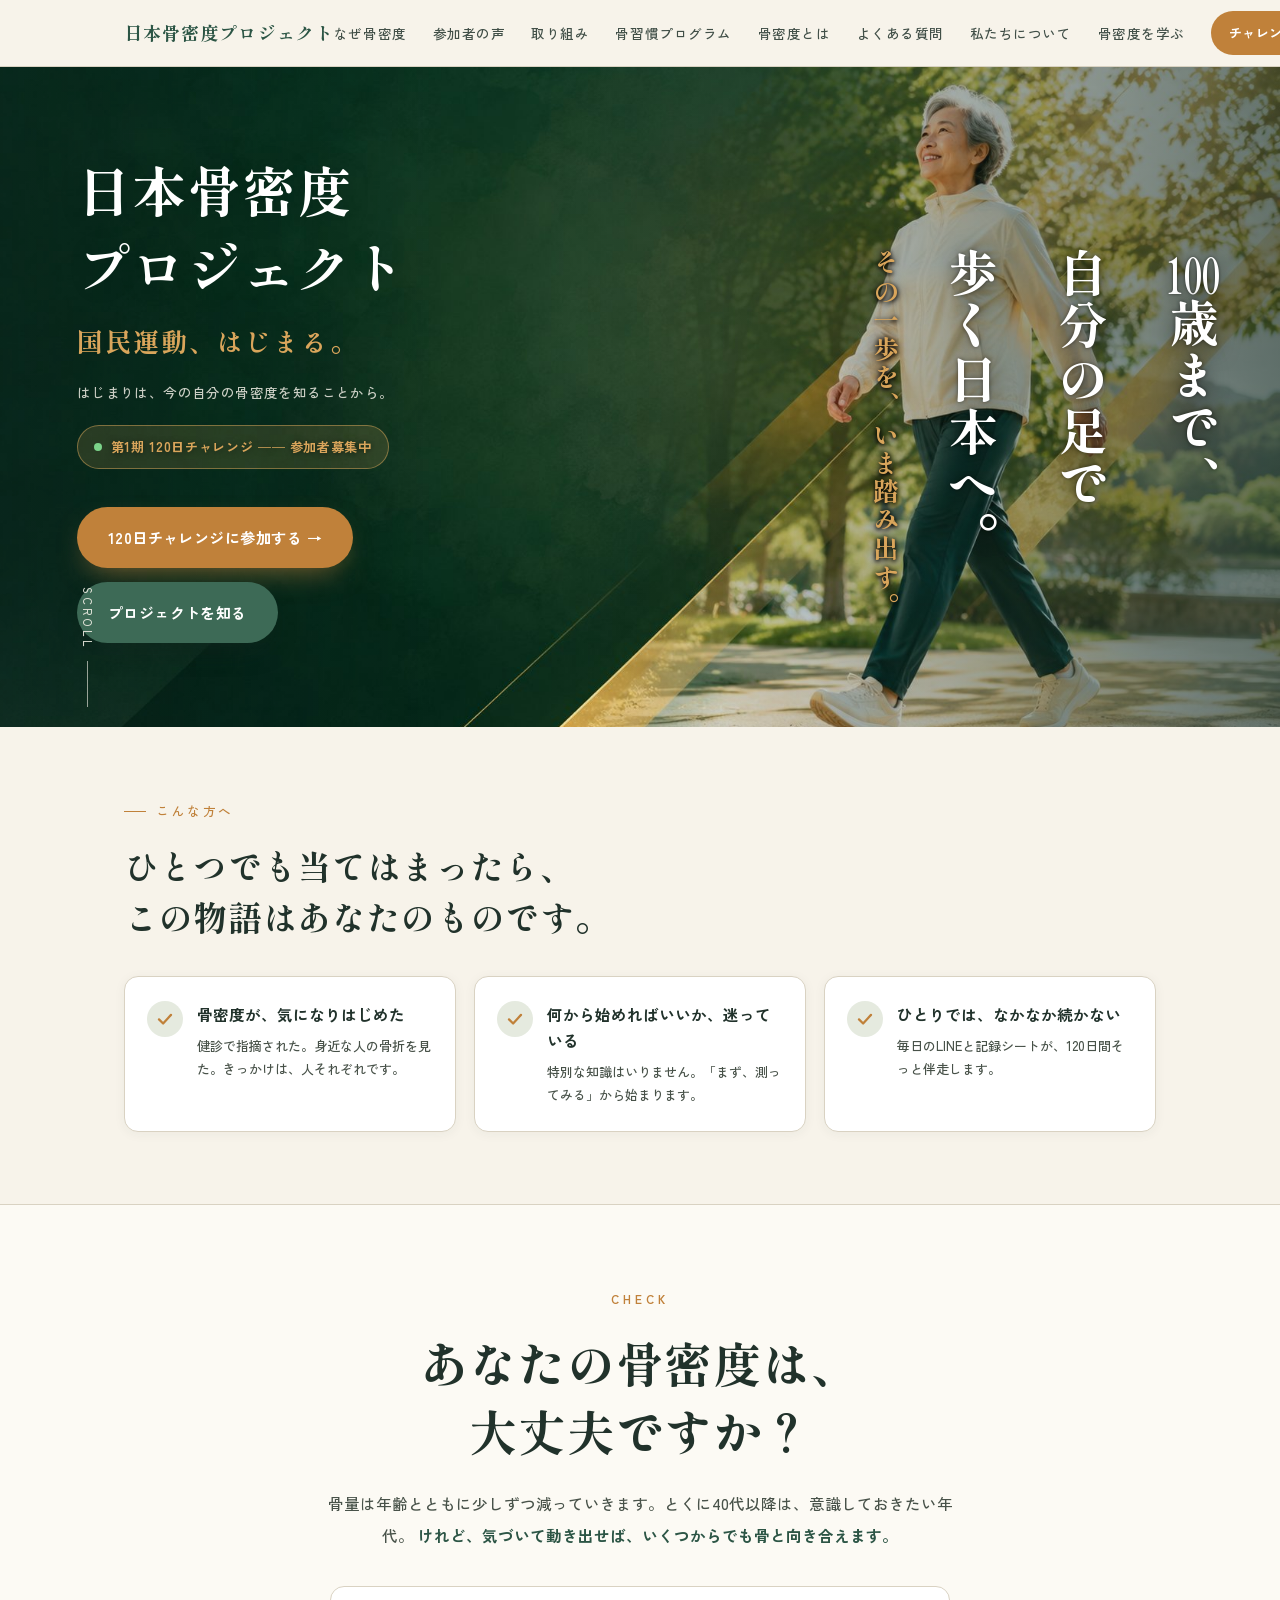
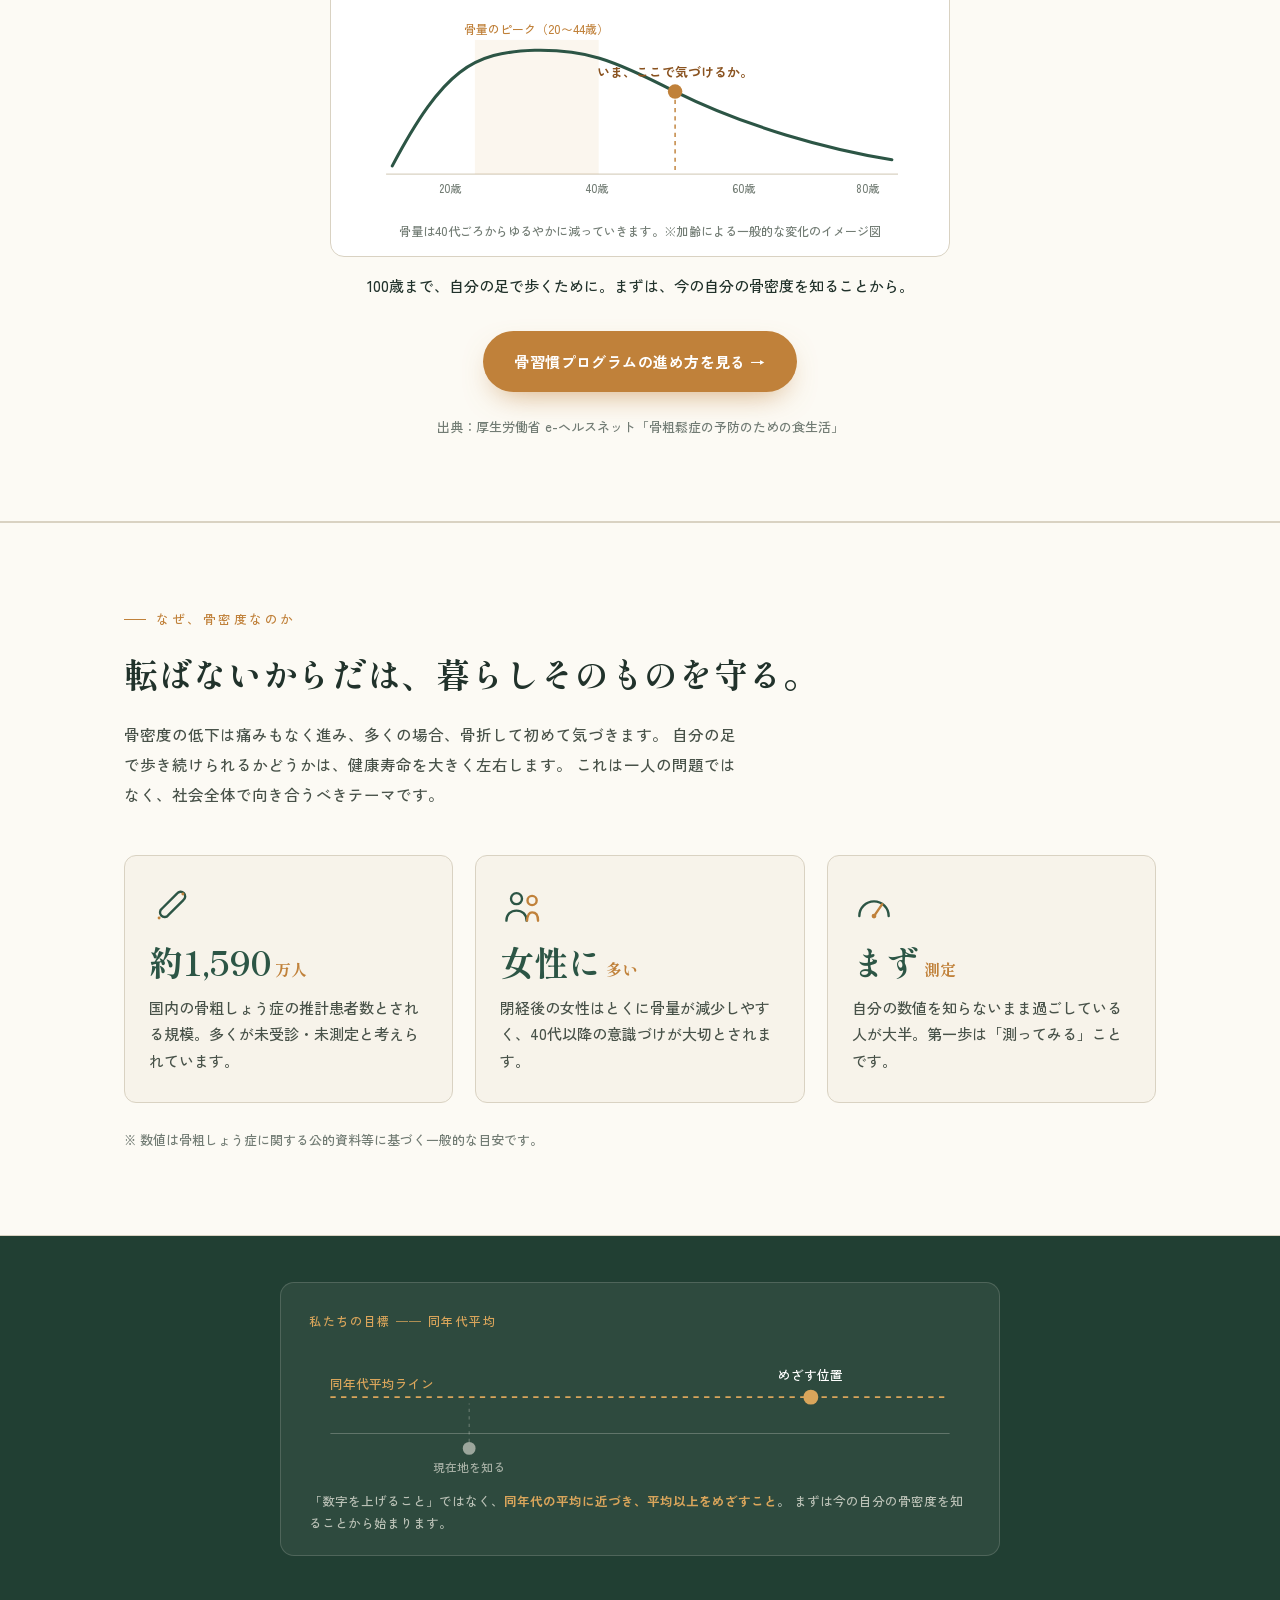
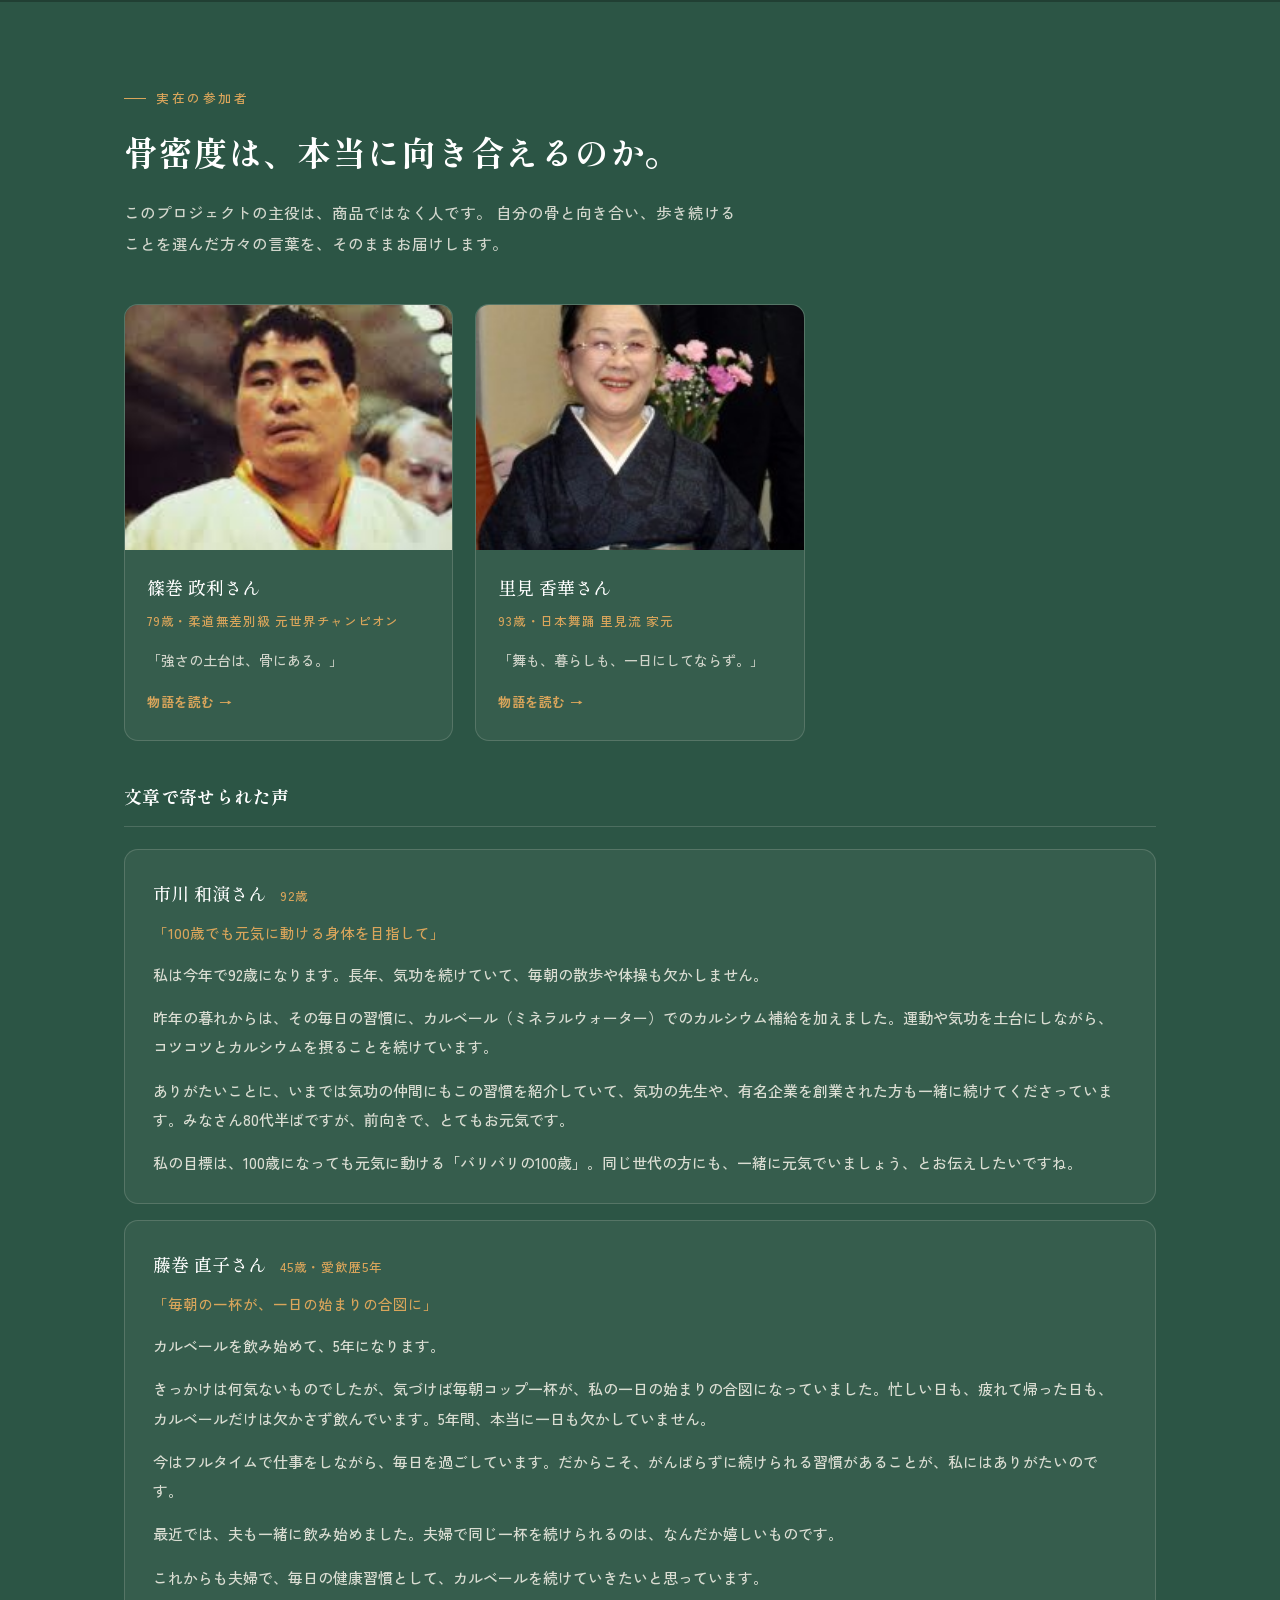
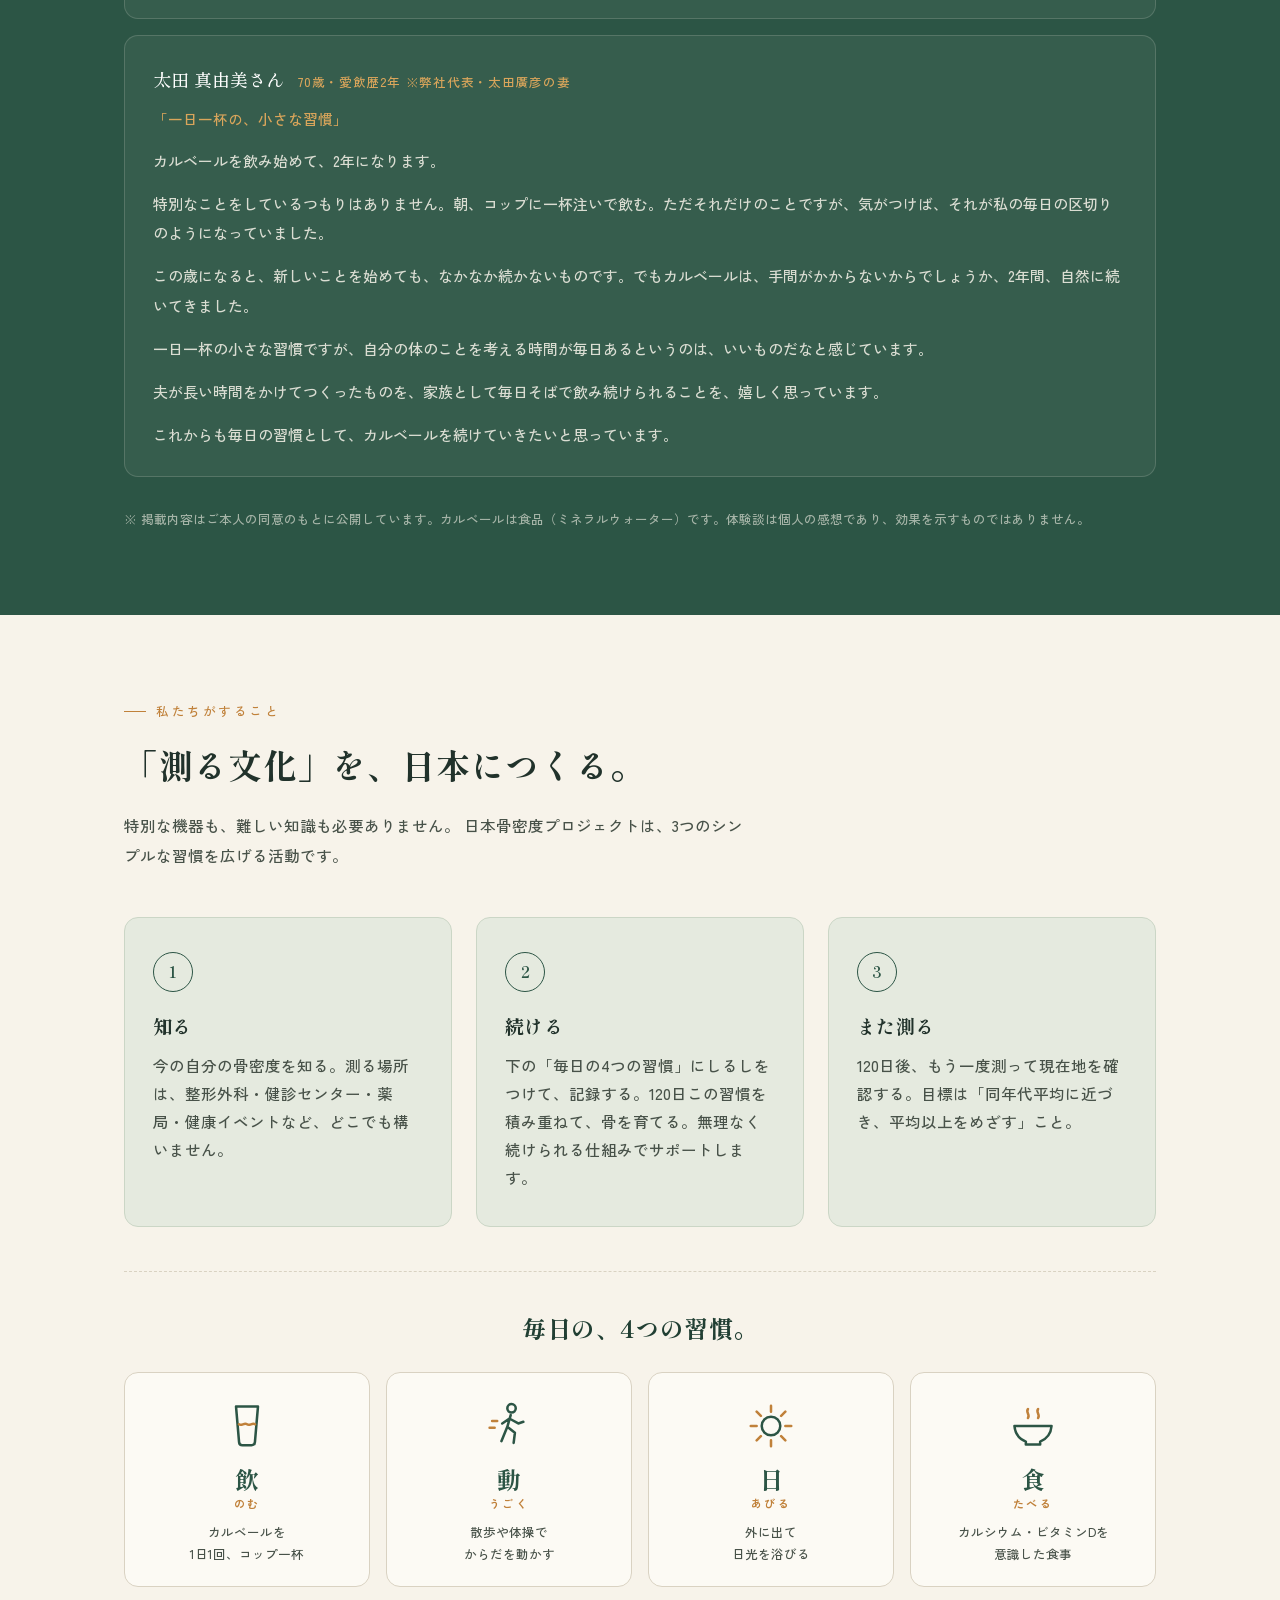
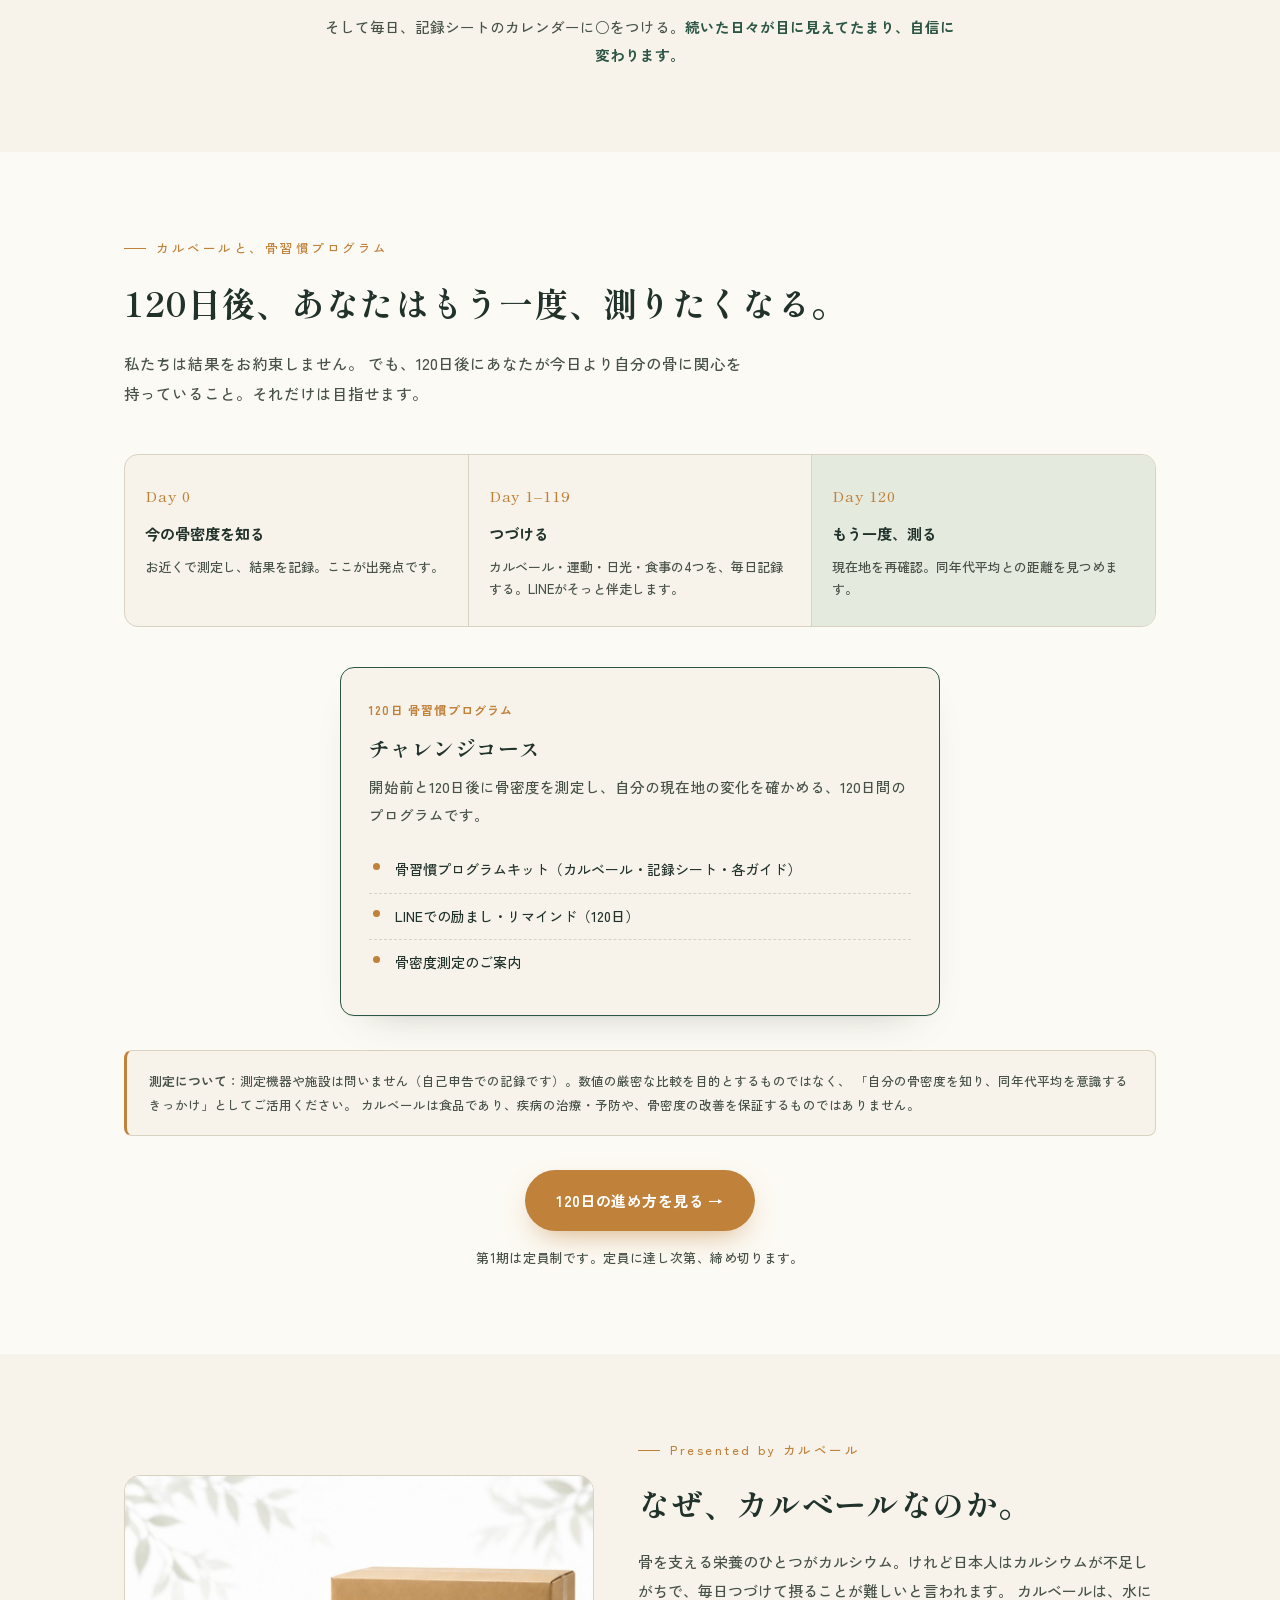
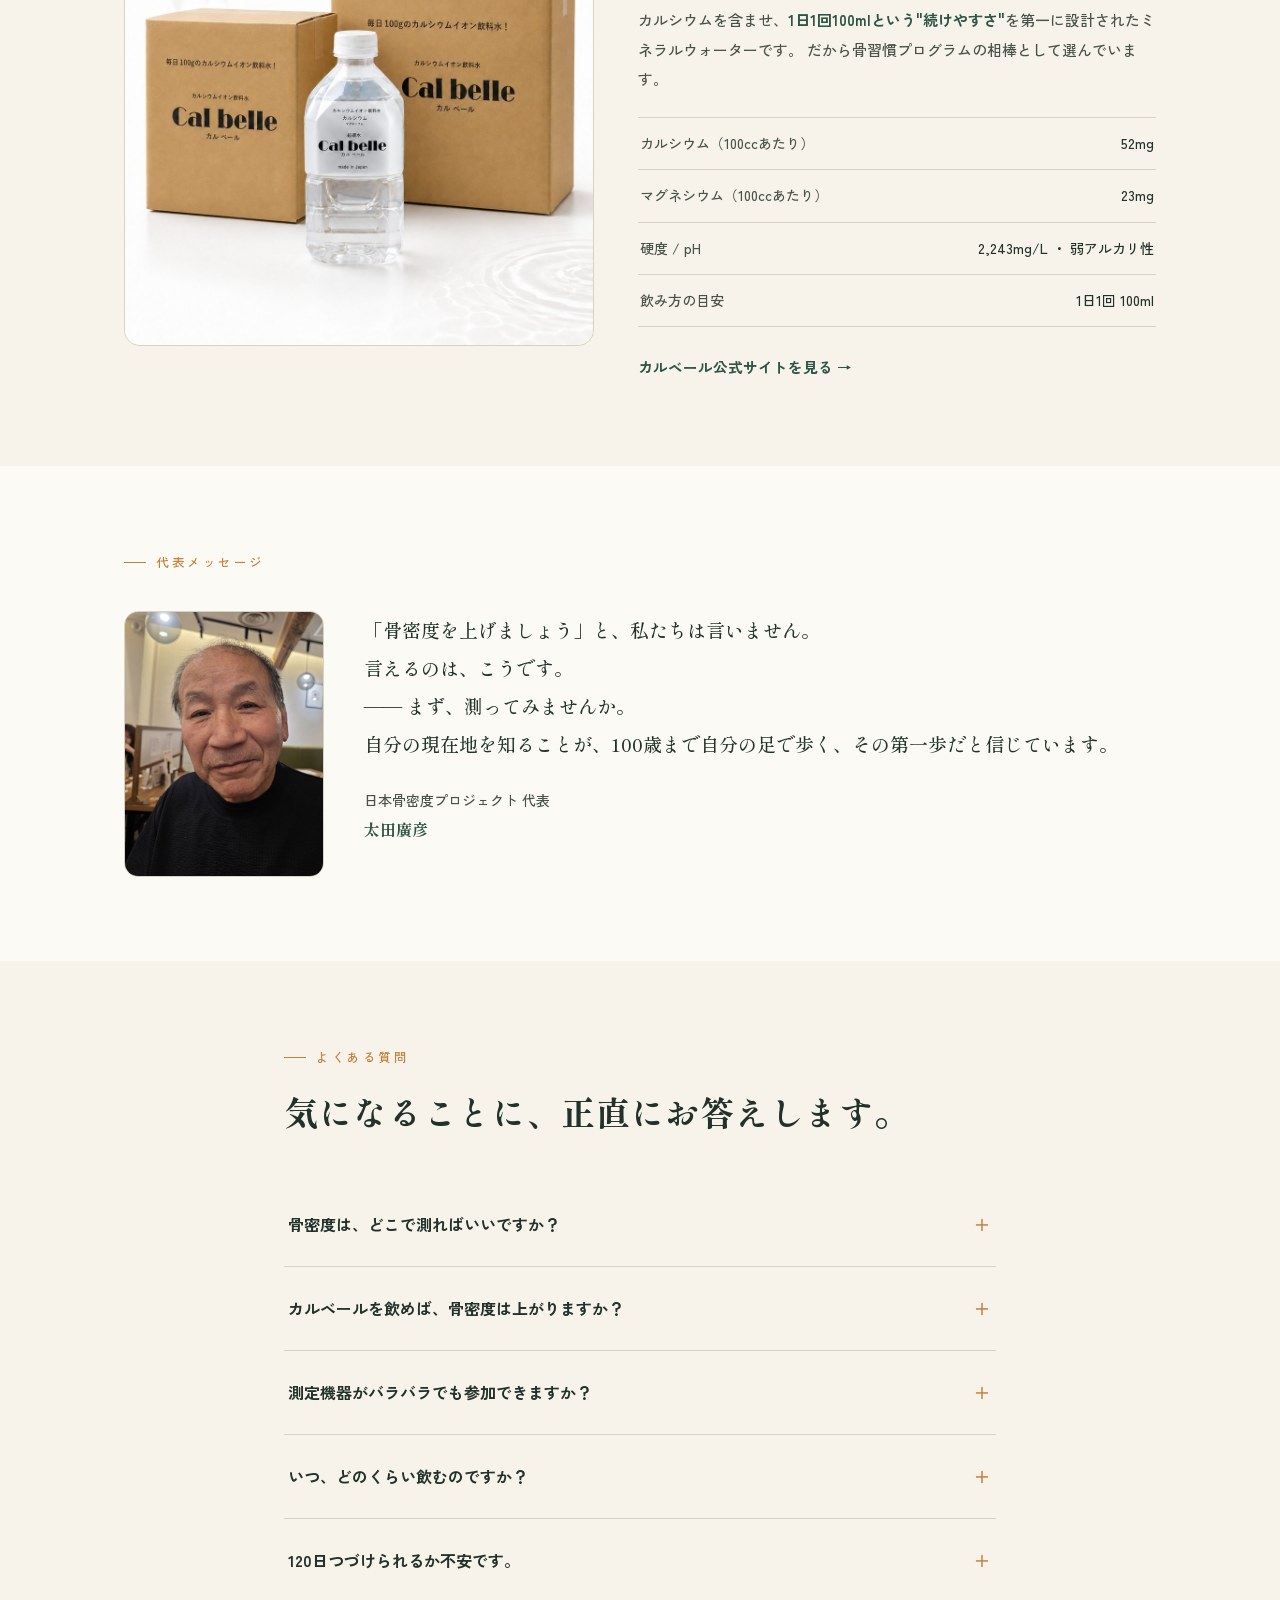
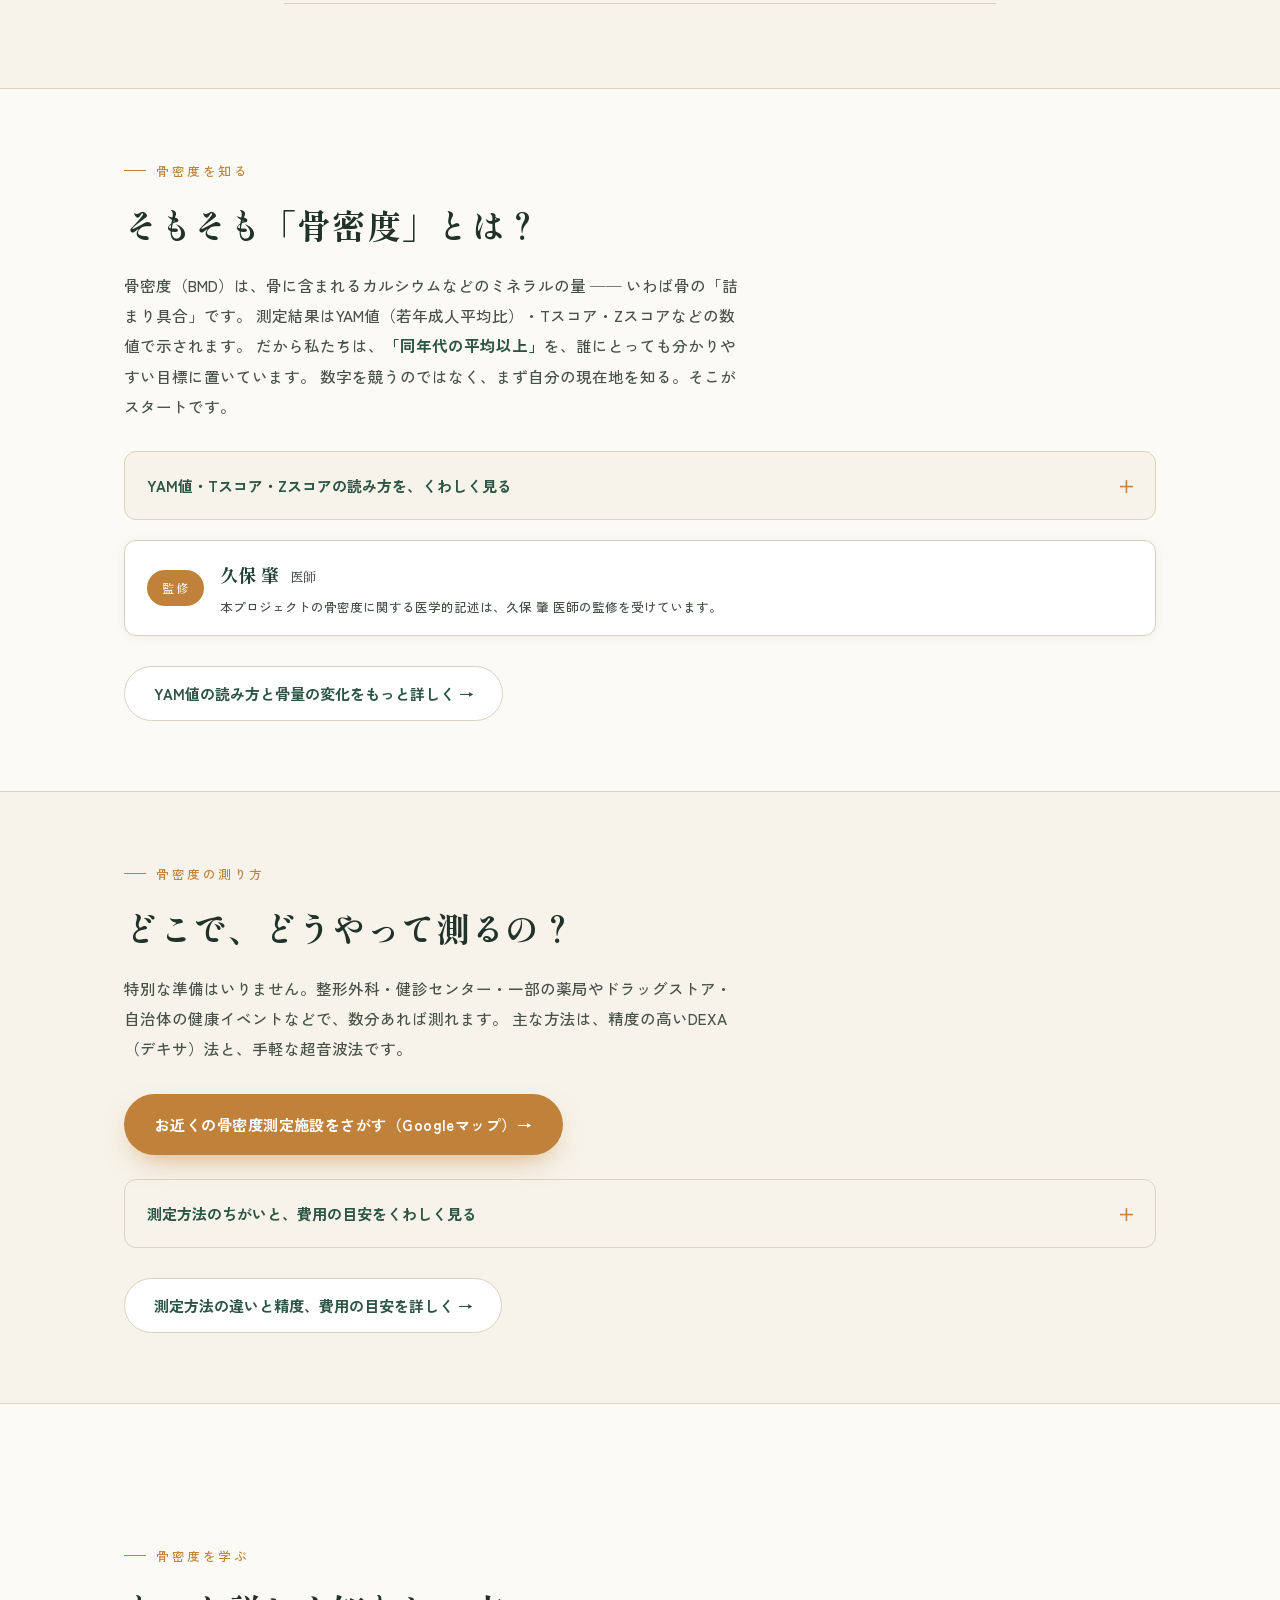
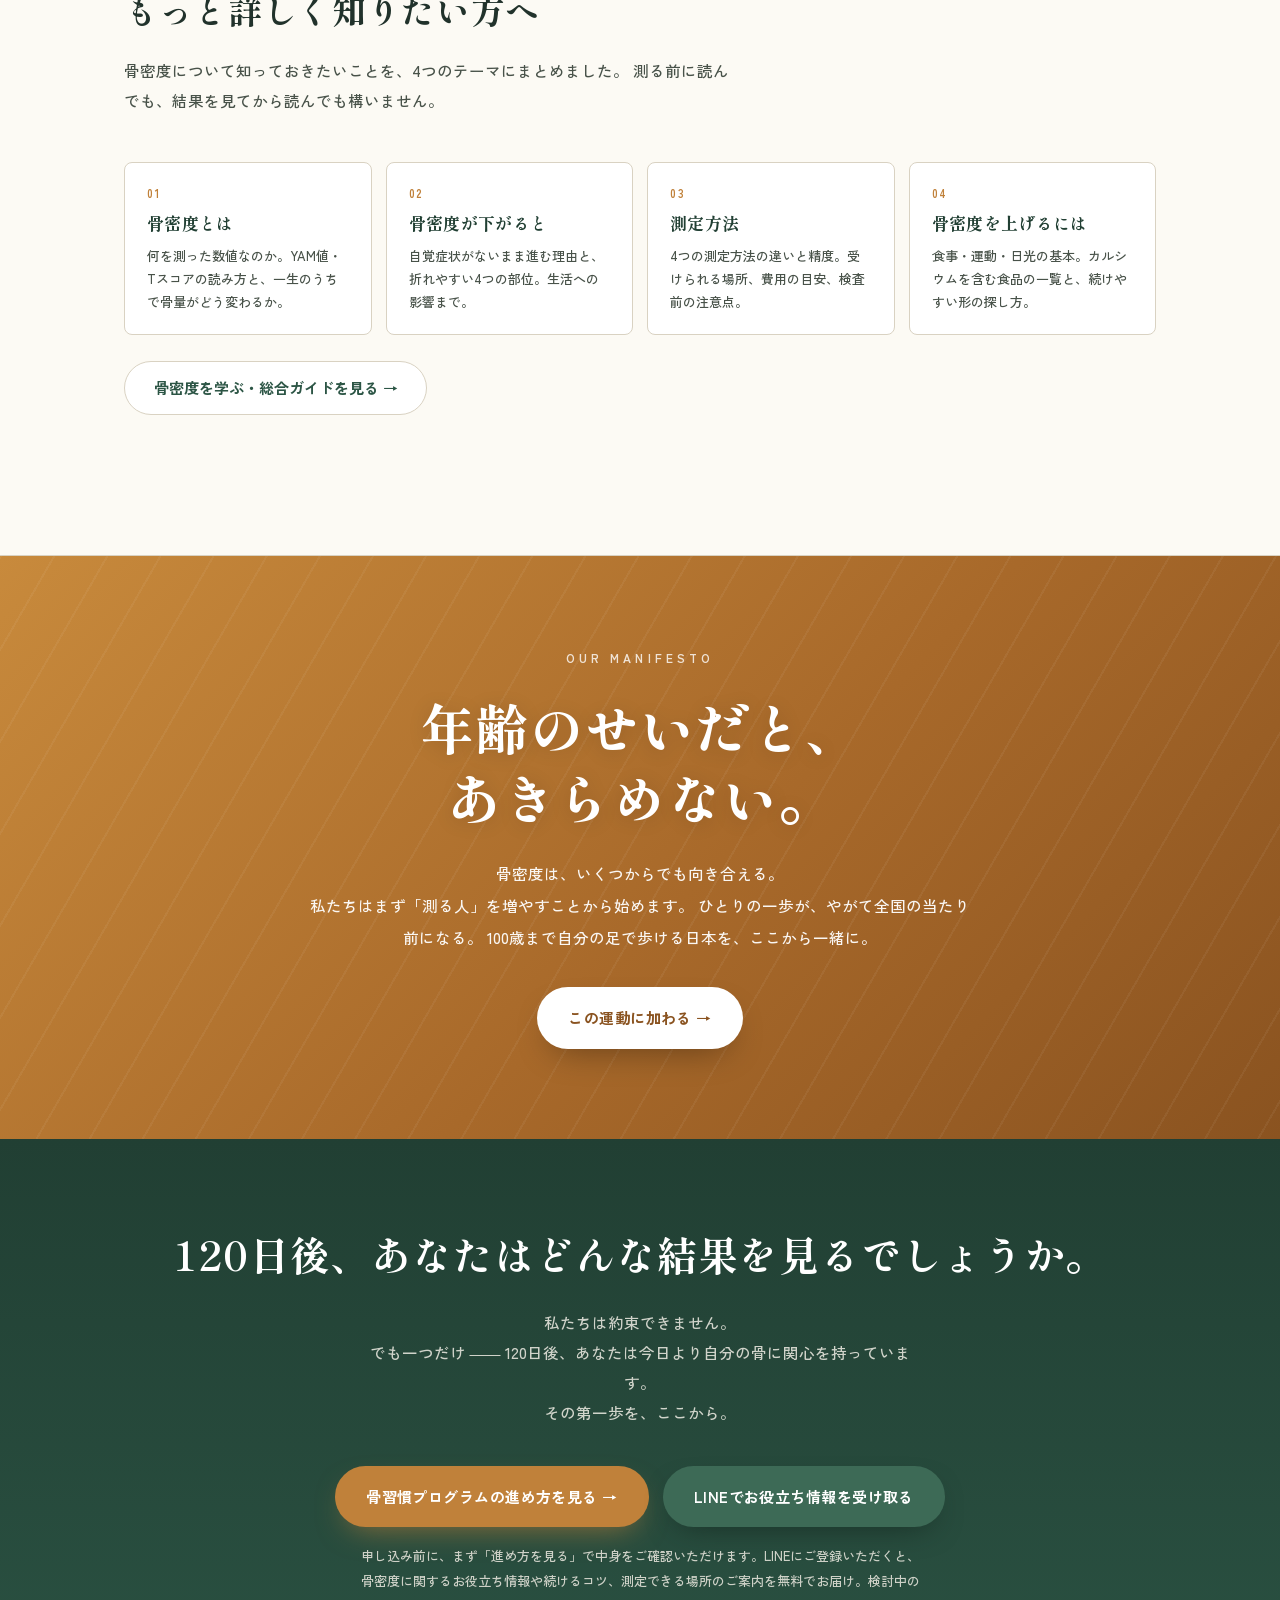
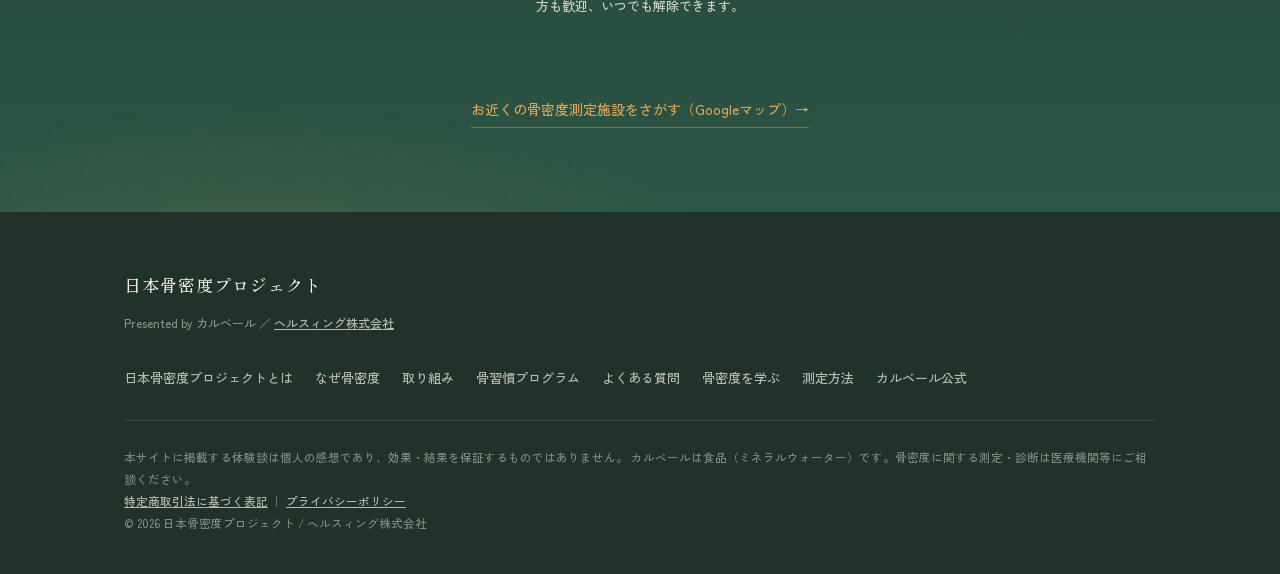
==== commit 4c3fea03: "Add files via upload" ====
--- a/index.html
+++ b/index.html
@@ -26,7 +26,7 @@
 {"@context":"https://schema.org","@type":"WebSite","name":"日本骨密度プロジェクト","alternateName":"骨密度プロジェクト","url":"https://kotsumitsudo.jp/"}
 </script>
 <script type="application/ld+json">
-{"@context":"https://schema.org","@type":"Organization","name":"日本骨密度プロジェクト","alternateName":"骨密度プロジェクト","url":"https://kotsumitsudo.jp/","logo":"https://kotsumitsudo.jp/assets/img/ogp.png","description":"まず自分の骨密度を測り、120日間の骨習慣に取り組む全国プロジェクトの公式サイト。","parentOrganization":{"@type":"Organization","name":"ヘルスィング株式会社"}}
+{"@context":"https://schema.org","@type":"Organization","name":"日本骨密度プロジェクト","alternateName":"骨密度プロジェクト","url":"https://kotsumitsudo.jp/","logo":"https://kotsumitsudo.jp/assets/img/ogp.png","description":"まず自分の骨密度を測り、120日間の骨習慣に取り組む全国プロジェクトの公式サイト。","parentOrganization":{"@type":"Organization","name":"ヘルスィング株式会社","url":"https://healthing.jp/"}}
 </script>
 
 
@@ -480,6 +480,8 @@
 .footer .top{display:flex;justify-content:space-between;flex-wrap:wrap;gap:30px;padding-bottom:30px;border-bottom:1px solid rgba(247,243,234,.12);}
 .footer .mark{font-family:"Shippori Mincho B1",serif;font-size:17px;color:var(--ivory);letter-spacing:.06em;}
 .footer .presented{margin-top:10px;font-size:12px;color:rgba(247,243,234,.5);}
+.footer .presented a{color:rgba(247,243,234,.7);text-decoration:underline;}
+.footer .presented a:hover{color:#fff;}
 .footer nav{display:flex;gap:22px;flex-wrap:wrap;}
 .footer nav a{color:rgba(247,243,234,.7);text-decoration:none;}
 .footer nav a:hover{color:#fff;}
@@ -515,8 +517,18 @@
 
 /* responsive */
 @media(max-width:1080px){
-  .nav{display:none;}
-  .menu-toggle{display:block;background:none;border:none;font-size:22px;color:var(--pine);cursor:pointer;}
+  .nav{
+    display:none;position:fixed;top:66px;left:0;right:0;
+    flex-direction:column;align-items:stretch;gap:0;
+    background:rgba(247,243,234,.98);
+    -webkit-backdrop-filter:saturate(140%) blur(8px);backdrop-filter:saturate(140%) blur(8px);
+    border-bottom:1px solid var(--line);box-shadow:0 12px 24px rgba(33,63,51,.14);
+    padding:8px 0 16px;max-height:calc(100vh - 66px);overflow-y:auto;z-index:49;
+  }
+  .nav.open{display:flex;}
+  .nav a{font-size:16px;opacity:1;padding:14px 22px;border-bottom:1px solid rgba(0,0,0,.05);white-space:normal;}
+  .nav .btn-sm{margin:12px 22px 0;text-align:center;padding:13px 18px;font-size:15px;border-bottom:none;}
+  .menu-toggle{display:block;background:none;border:none;font-size:26px;line-height:1;color:var(--pine);cursor:pointer;padding:6px 8px;}
 }
 @media(max-width:880px){
   .hero-mission-v{display:none;}
@@ -615,7 +627,7 @@
     <a class="brand" href="#top">
       <span class="mark">日本骨密度プロジェクト</span>
     </a>
-    <nav class="nav">
+    <nav class="nav" id="siteNav">
       <a href="#why">なぜ骨密度</a>
       <a href="#people">参加者の声</a>
       <a href="#do">取り組み</a>
@@ -626,7 +638,7 @@
       <a href="/bone/">骨密度を学ぶ</a>
       <a class="btn-sm" href="challenge.html">チャレンジに参加</a>
     </nav>
-    <button class="menu-toggle" aria-label="メニュー">≡</button>
+    <button class="menu-toggle" aria-label="メニュー" aria-controls="siteNav" aria-expanded="false">≡</button>
   </div>
 </header>
 
@@ -1221,7 +1233,7 @@
     <div class="top">
       <div>
         <div class="mark">日本骨密度プロジェクト</div>
-        <div class="presented">Presented by カルベール ／ ヘルスィング株式会社</div>
+        <div class="presented">Presented by カルベール ／ <a href="https://healthing.jp/" target="_blank" rel="noopener">ヘルスィング株式会社</a></div>
       </div>
       <nav>
         <a href="/about/">日本骨密度プロジェクトとは</a>
@@ -1248,10 +1260,33 @@
 </div>
 
 <script>
-  // モバイルメニュー：まずは最寄セクションへスクロール（簡易）。本実装は後日。
-  document.querySelector('.menu-toggle')?.addEventListener('click',function(){
-    document.querySelector('#do')?.scrollIntoView({behavior:'smooth'});
-  });
+  // モバイルメニュー：開閉
+  (function(){
+    var btn = document.querySelector('.menu-toggle');
+    var nav = document.querySelector('.nav');
+    if (!btn || !nav) return;
+    var OPEN = '≡', CLOSE = '✕';
+    function setOpen(open){
+      nav.classList.toggle('open', open);
+      btn.setAttribute('aria-expanded', open ? 'true' : 'false');
+      btn.textContent = open ? CLOSE : OPEN;
+    }
+    btn.addEventListener('click', function(){
+      setOpen(!nav.classList.contains('open'));
+    });
+    // メニュー内のリンクをタップしたら閉じる
+    nav.querySelectorAll('a').forEach(function(a){
+      a.addEventListener('click', function(){ setOpen(false); });
+    });
+    // Escで閉じる
+    document.addEventListener('keydown', function(e){
+      if (e.key === 'Escape') setOpen(false);
+    });
+    // 画面を広げたらリセット
+    window.addEventListener('resize', function(){
+      if (window.innerWidth > 1080) setOpen(false);
+    });
+  })();
 
   // モバイル追従CTA：ヒーローを過ぎたら表示（常時表示にするなら SHOW_AFTER を 0 に）
   var SHOW_AFTER = 560;
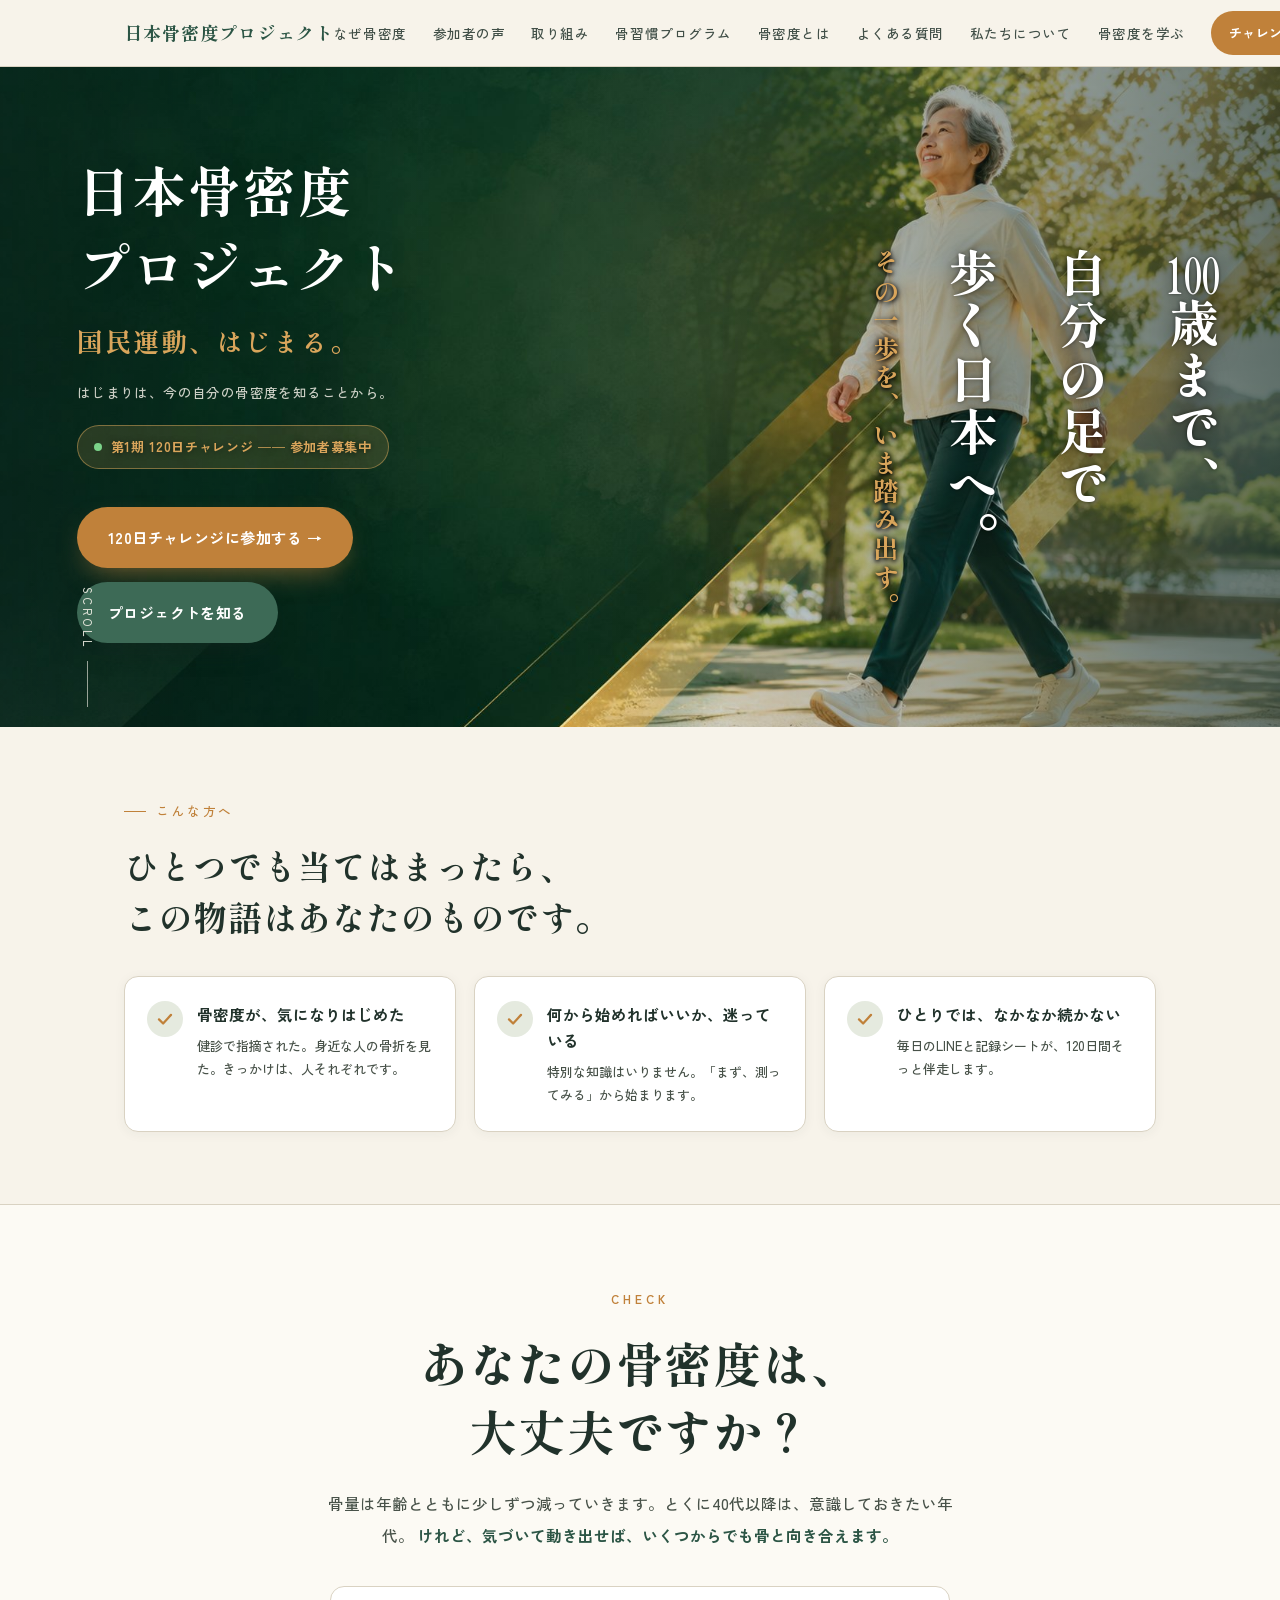
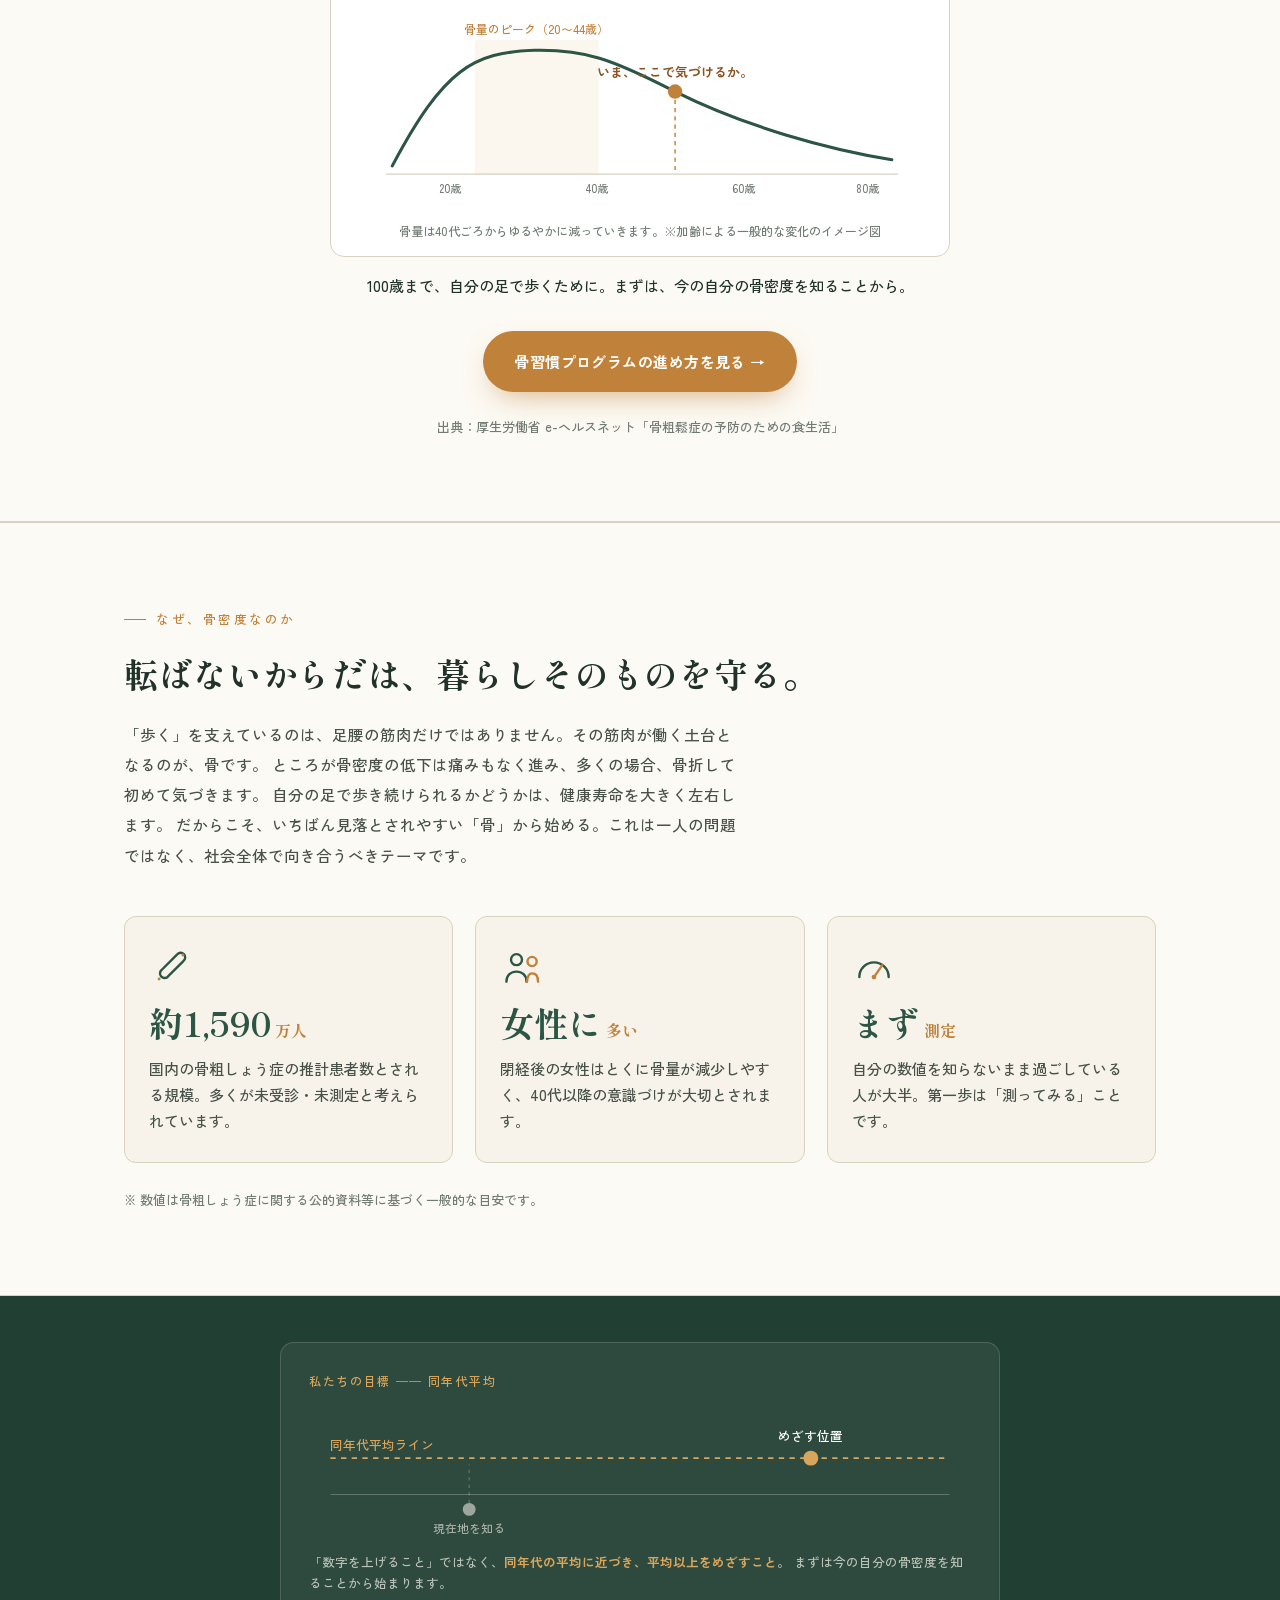
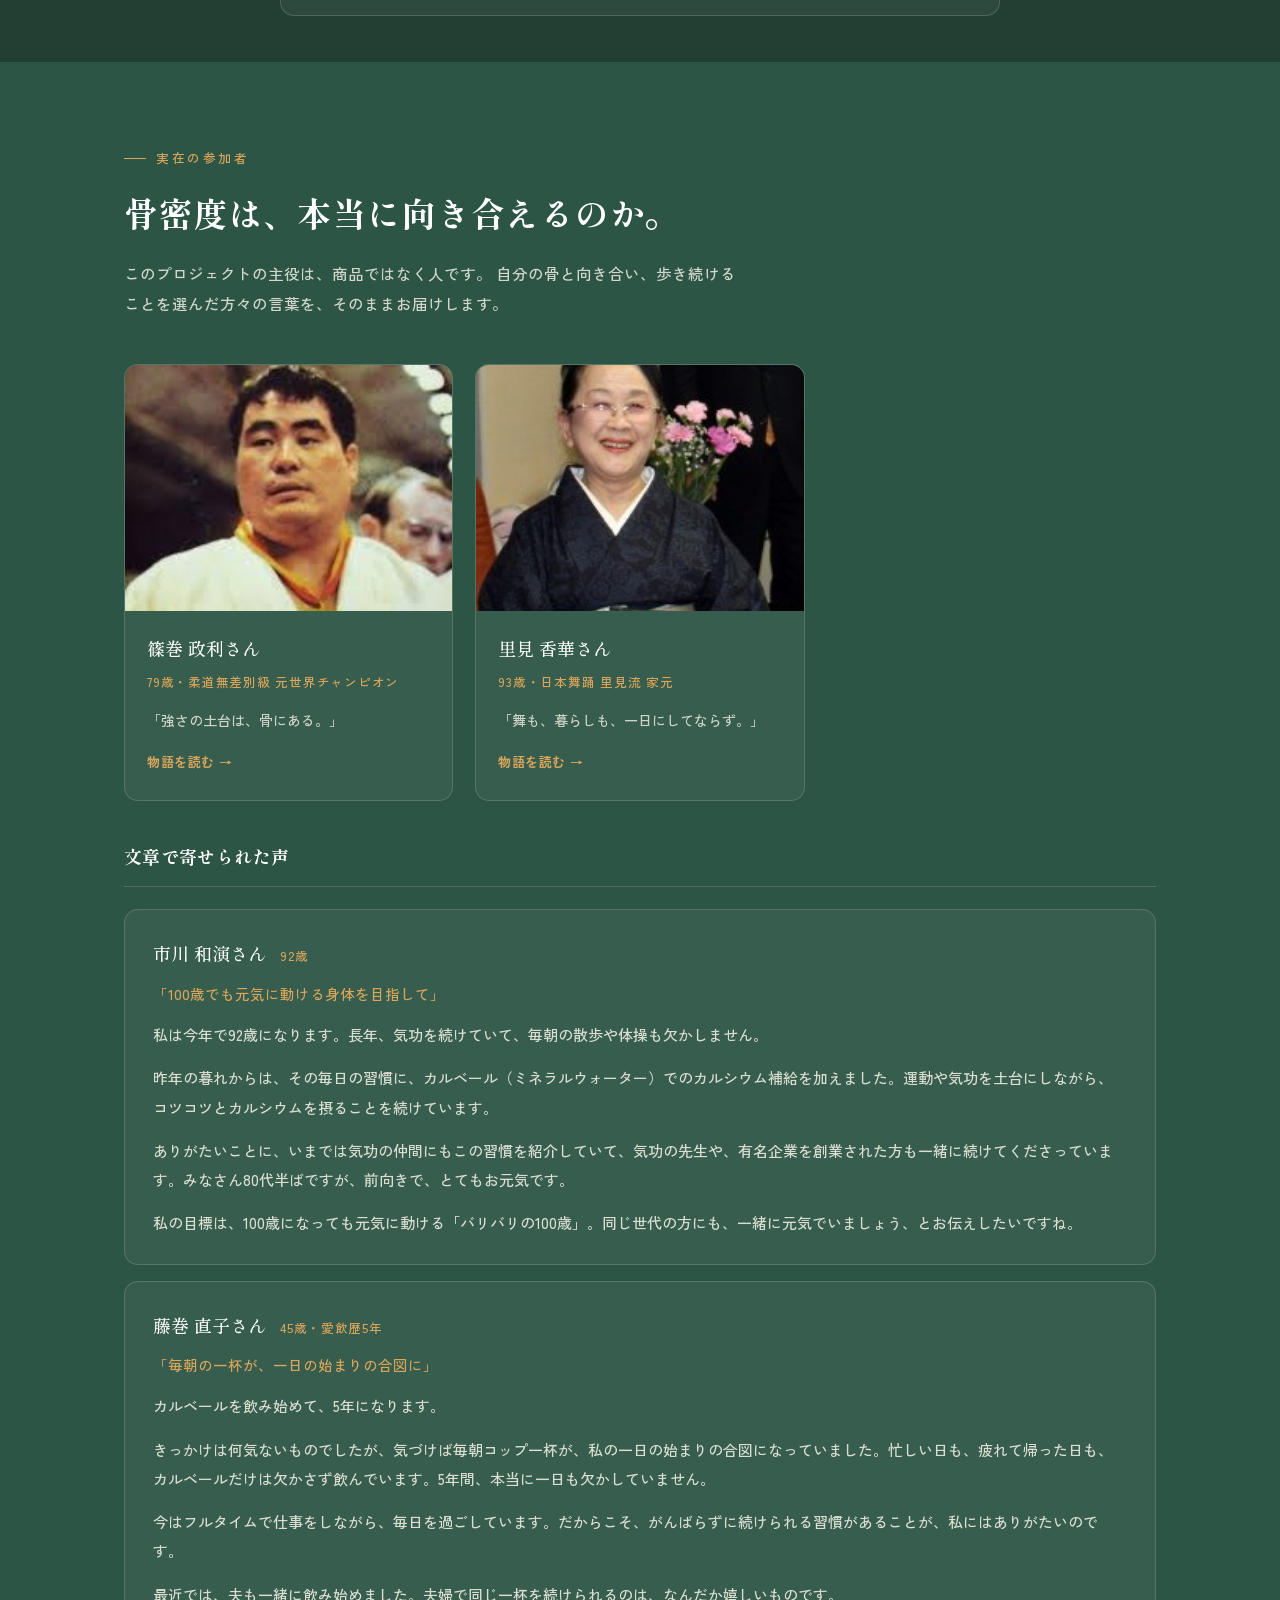
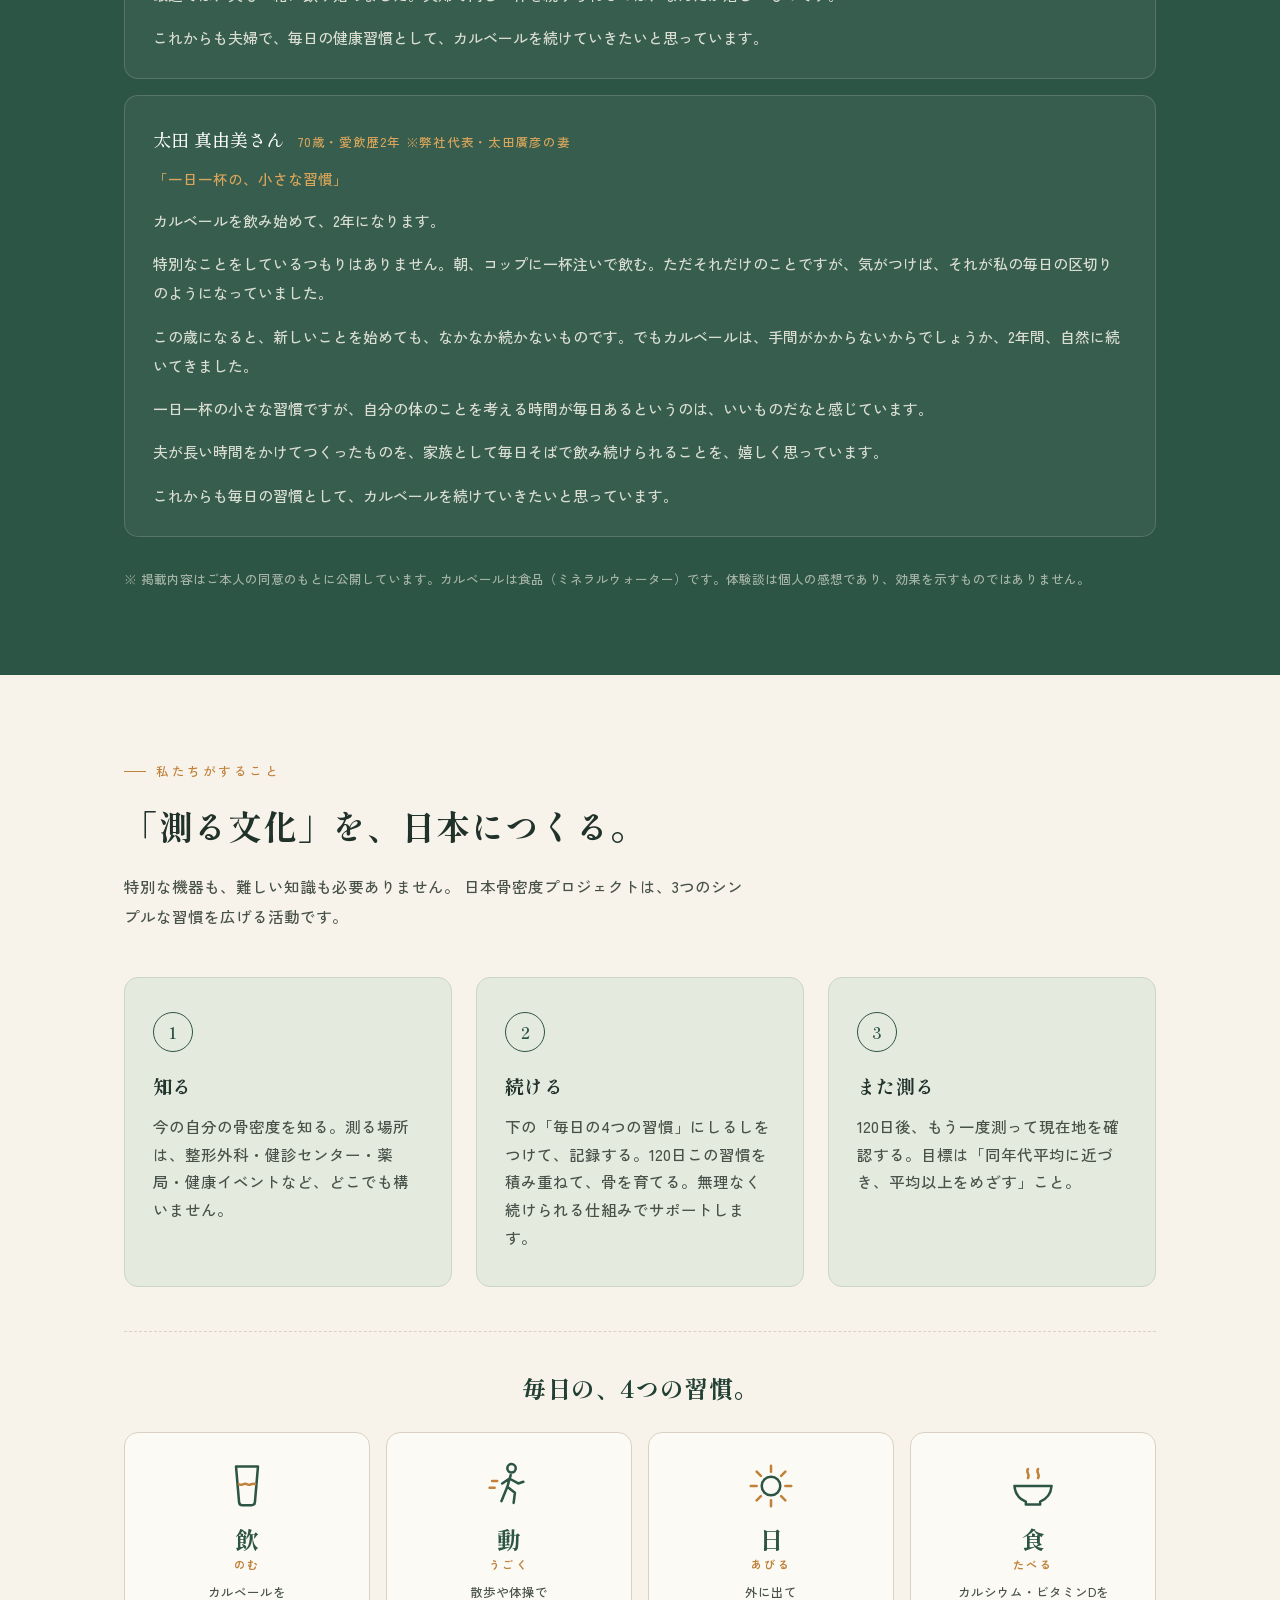
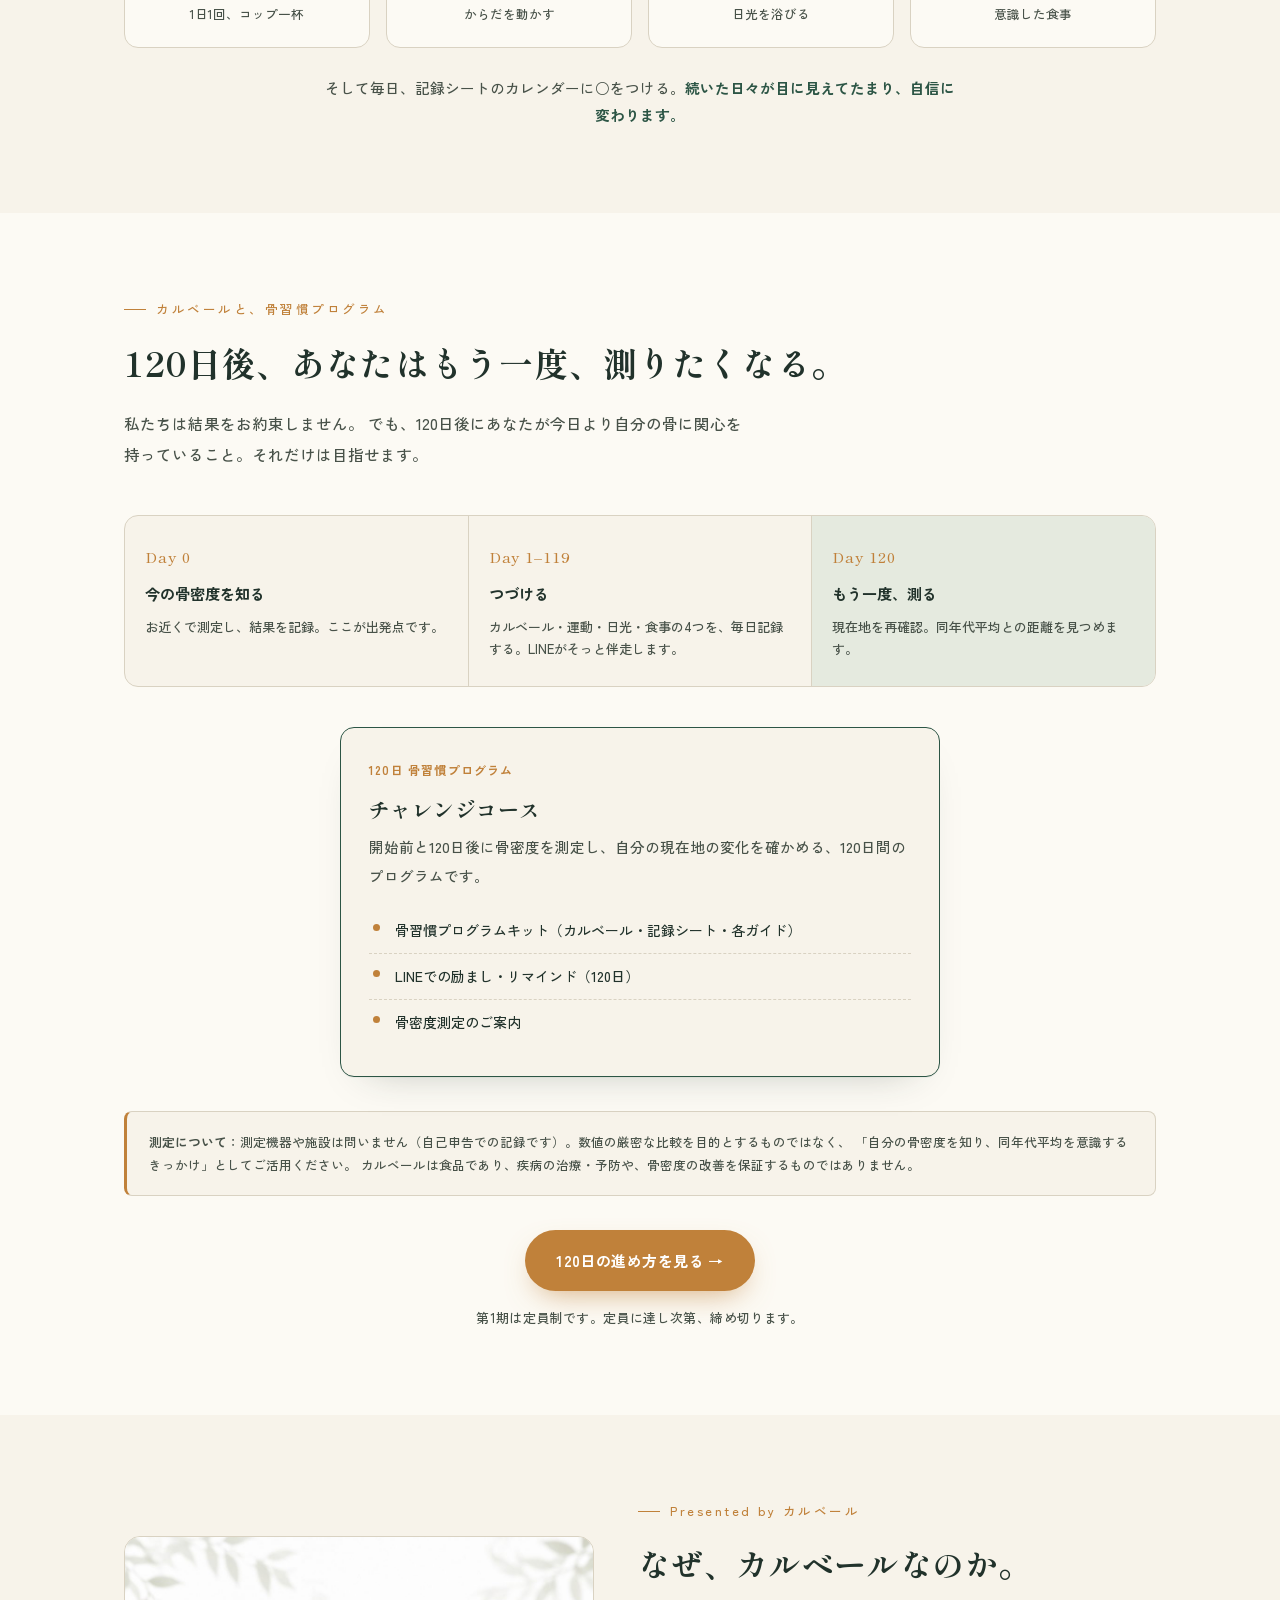
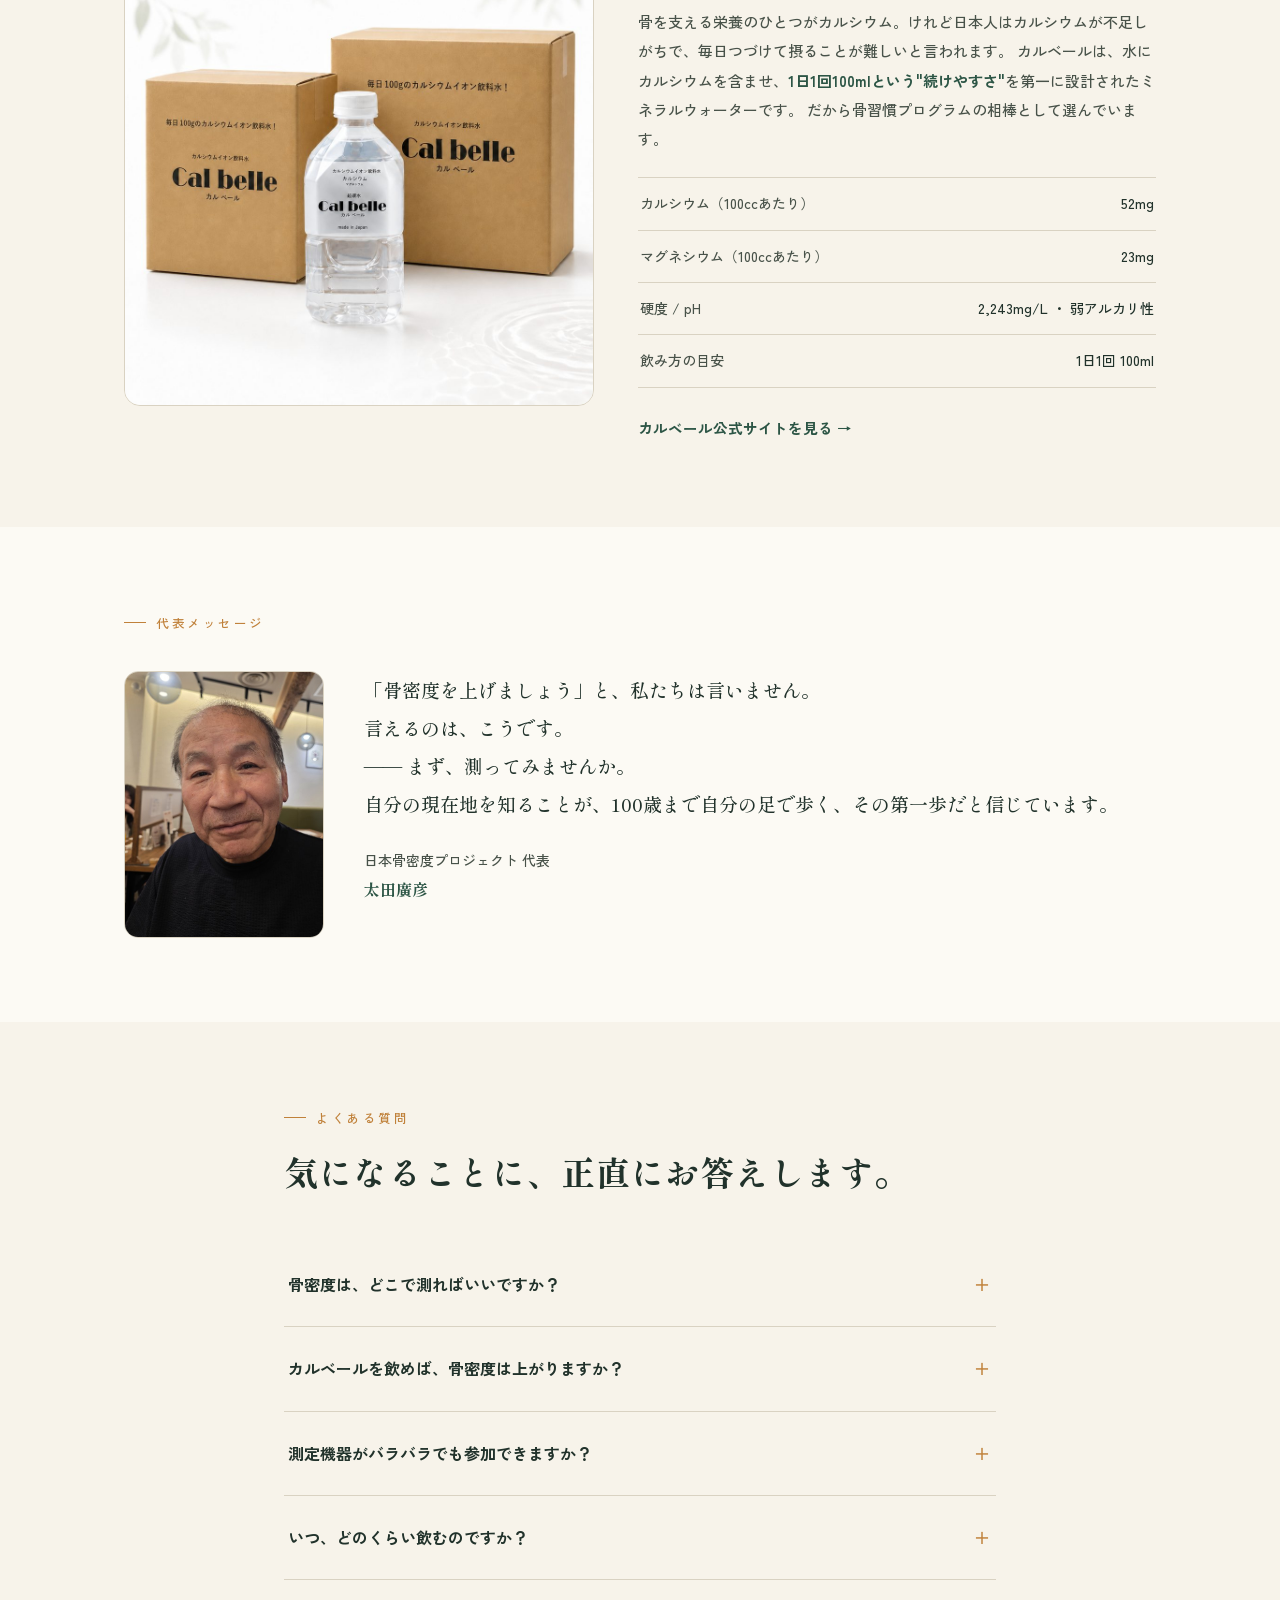
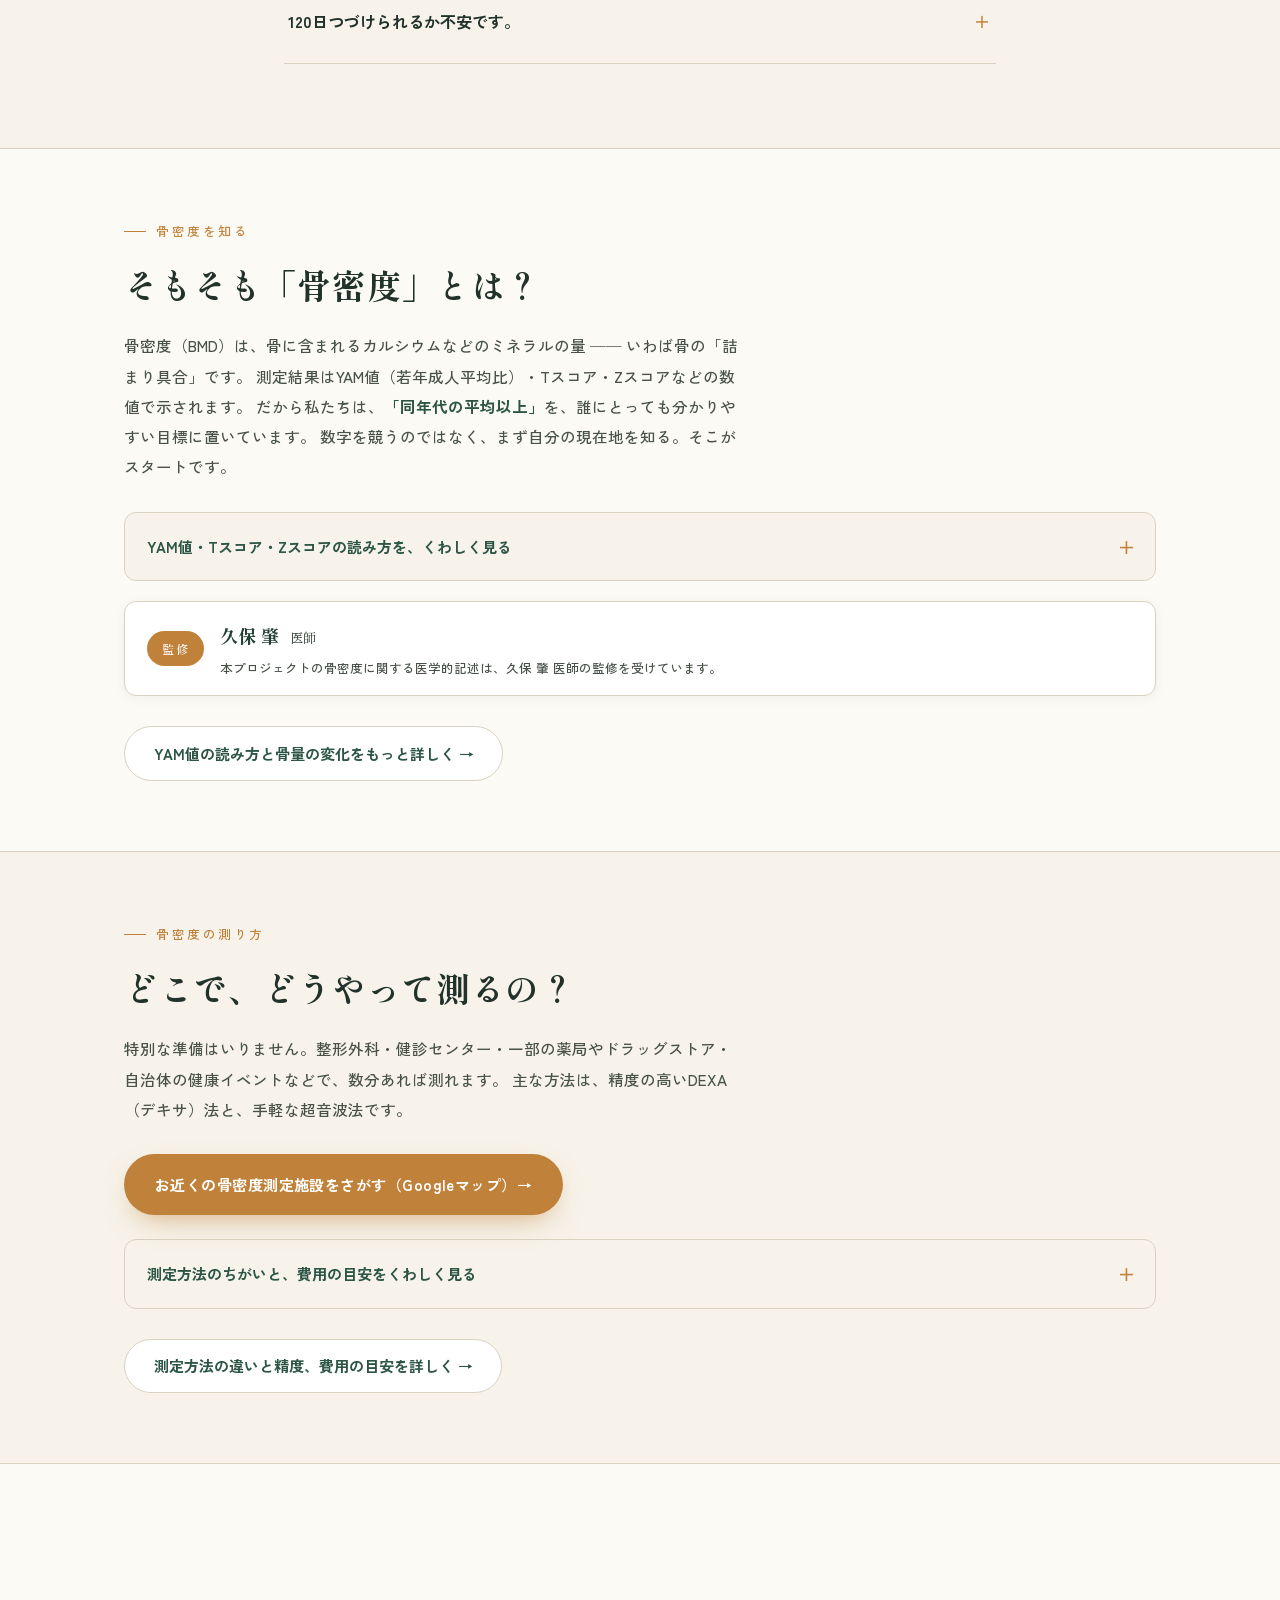
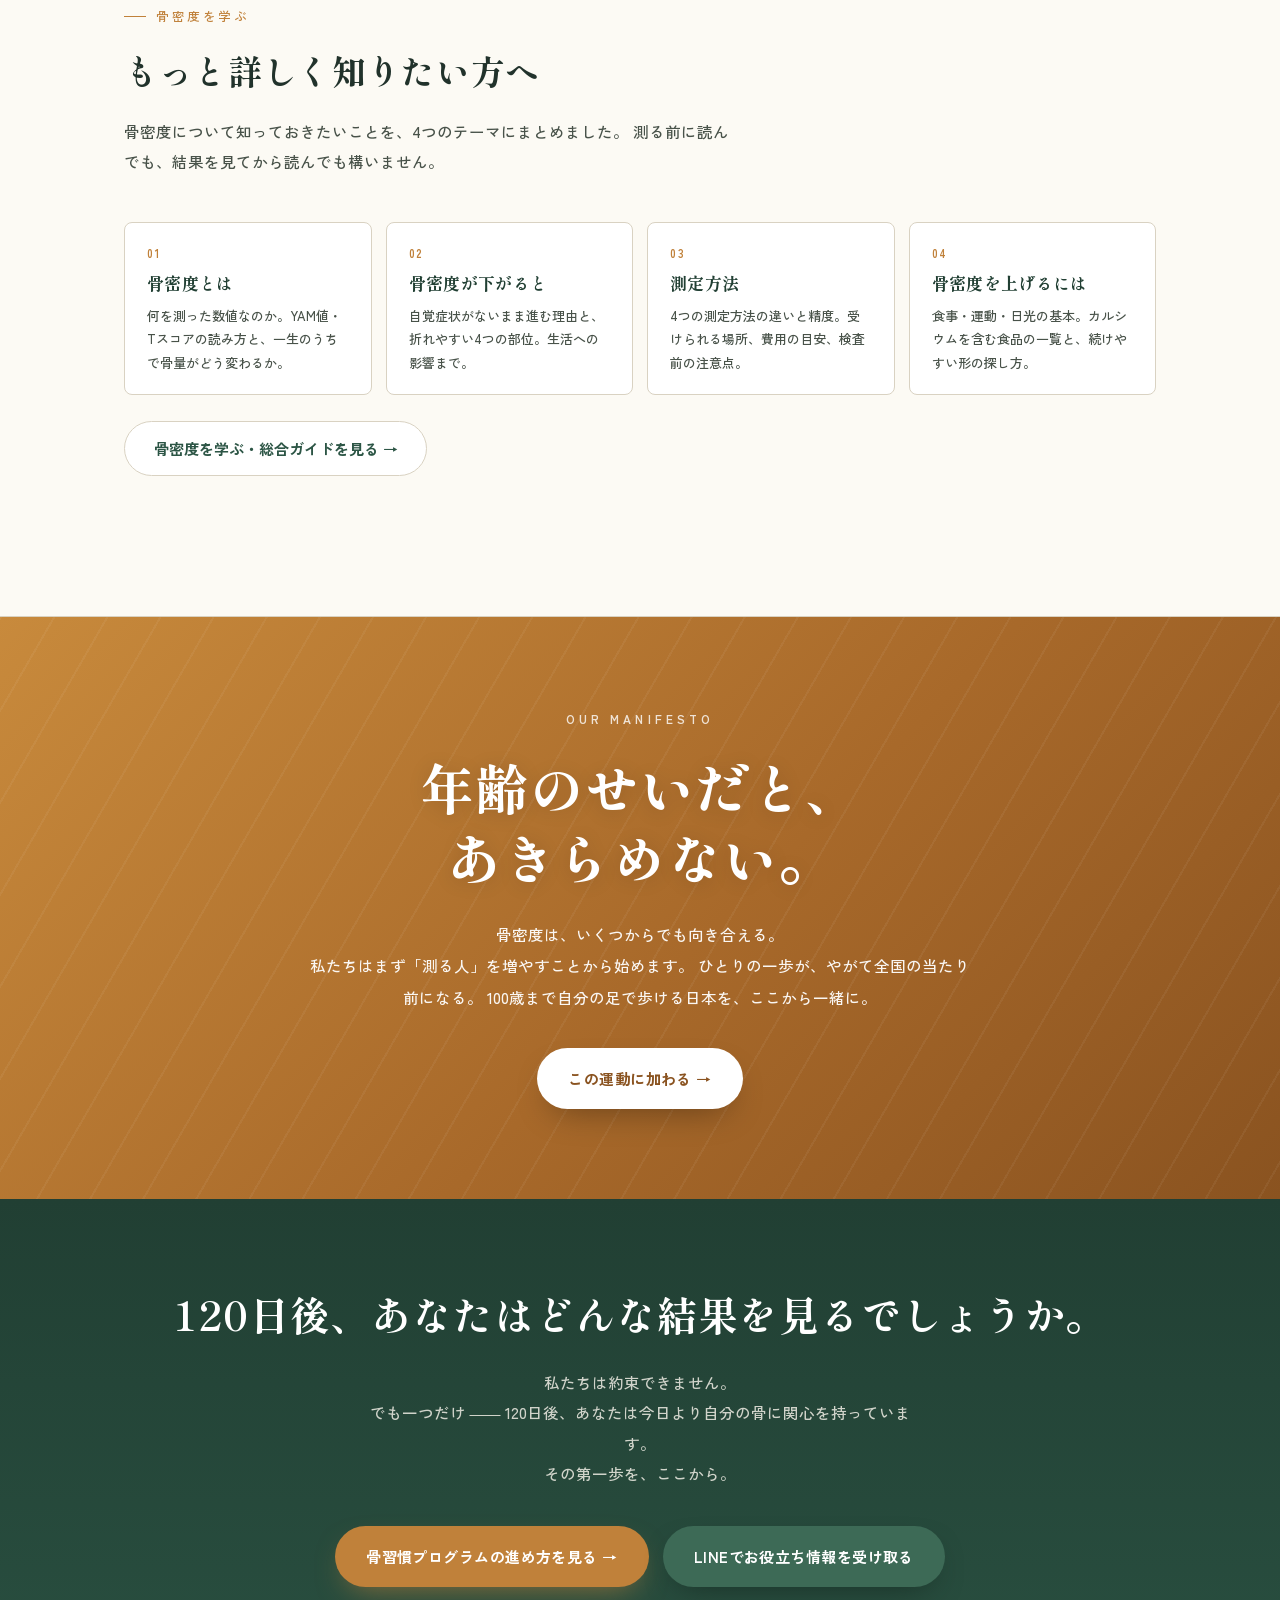
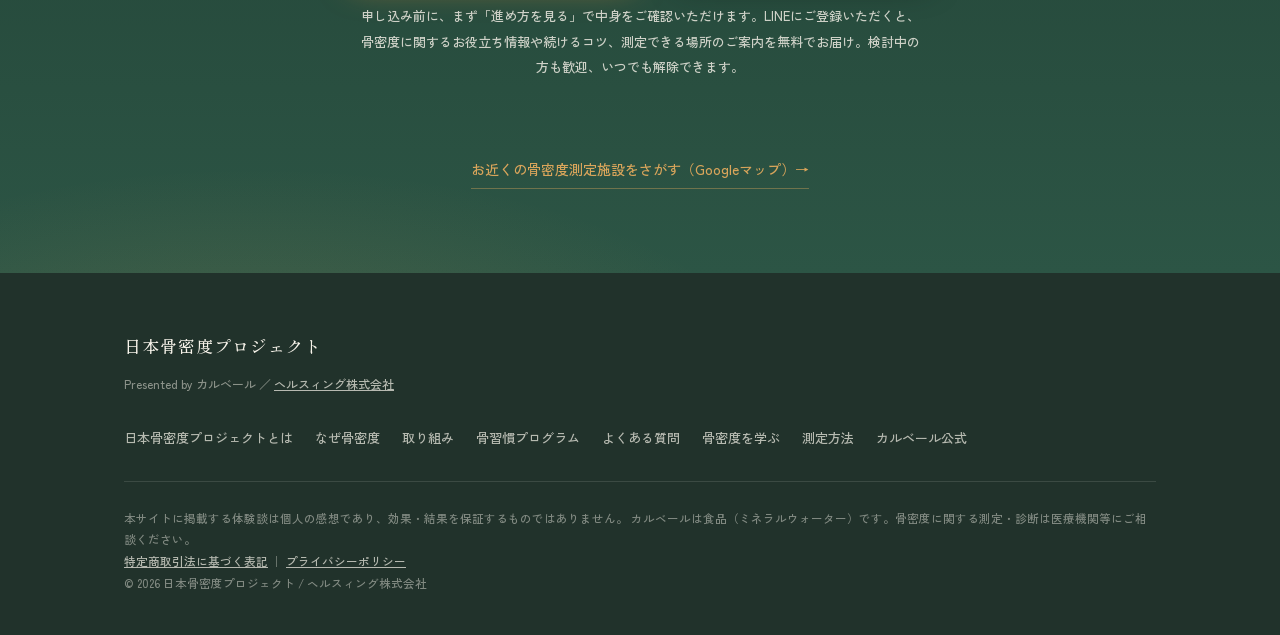
==== commit edc78e2a: "Add files via upload" ====
--- a/index.html
+++ b/index.html
@@ -26,7 +26,7 @@
 {"@context":"https://schema.org","@type":"WebSite","name":"日本骨密度プロジェクト","alternateName":"骨密度プロジェクト","url":"https://kotsumitsudo.jp/"}
 </script>
 <script type="application/ld+json">
-{"@context":"https://schema.org","@type":"Organization","name":"日本骨密度プロジェクト","alternateName":"骨密度プロジェクト","url":"https://kotsumitsudo.jp/","logo":"https://kotsumitsudo.jp/assets/img/ogp.png","description":"まず自分の骨密度を測り、120日間の骨習慣に取り組む全国プロジェクトの公式サイト。","parentOrganization":{"@type":"Organization","name":"ヘルスィング株式会社","url":"https://healthing.jp/"}}
+{"@context":"https://schema.org","@type":"Organization","name":"日本骨密度プロジェクト","alternateName":"骨密度プロジェクト","url":"https://kotsumitsudo.jp/","logo":"https://kotsumitsudo.jp/assets/img/ogp.png","description":"まず自分の骨密度を測り、120日間の骨習慣に取り組む全国プロジェクトの公式サイト。","sameAs":["https://www.instagram.com/kotsumitsudo8996/"],"parentOrganization":{"@type":"Organization","name":"ヘルスィング株式会社","url":"https://healthing.jp/"}}
 </script>
 
 
@@ -731,9 +731,10 @@
       <div class="kicker">なぜ、骨密度なのか</div>
       <h2>転ばないからだは、暮らしそのものを守る。</h2>
       <p class="desc">
-        骨密度の低下は痛みもなく進み、多くの場合、骨折して初めて気づきます。
+        「歩く」を支えているのは、足腰の筋肉だけではありません。その筋肉が働く土台となるのが、骨です。
+        ところが骨密度の低下は痛みもなく進み、多くの場合、骨折して初めて気づきます。
         自分の足で歩き続けられるかどうかは、健康寿命を大きく左右します。
-        これは一人の問題ではなく、社会全体で向き合うべきテーマです。
+        だからこそ、いちばん見落とされやすい「骨」から始める。これは一人の問題ではなく、社会全体で向き合うべきテーマです。
       </p>
     </div>
 
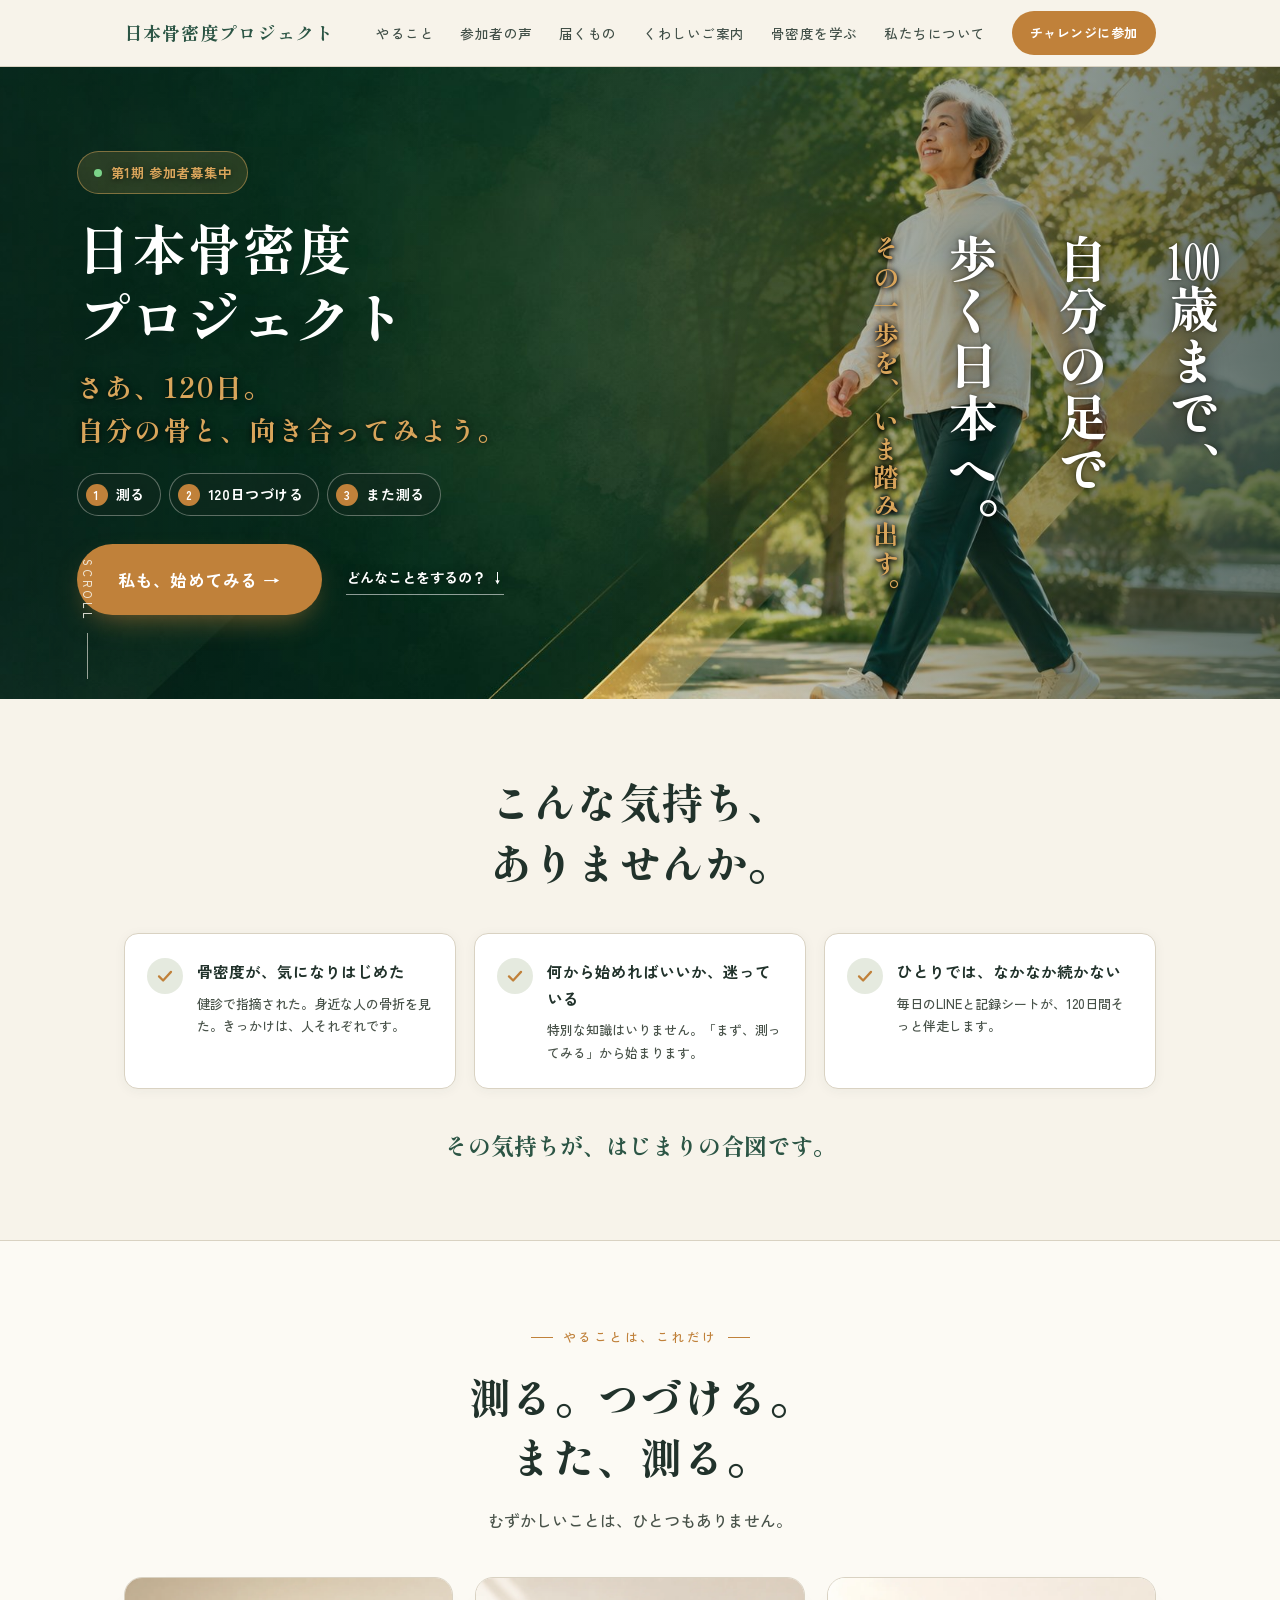
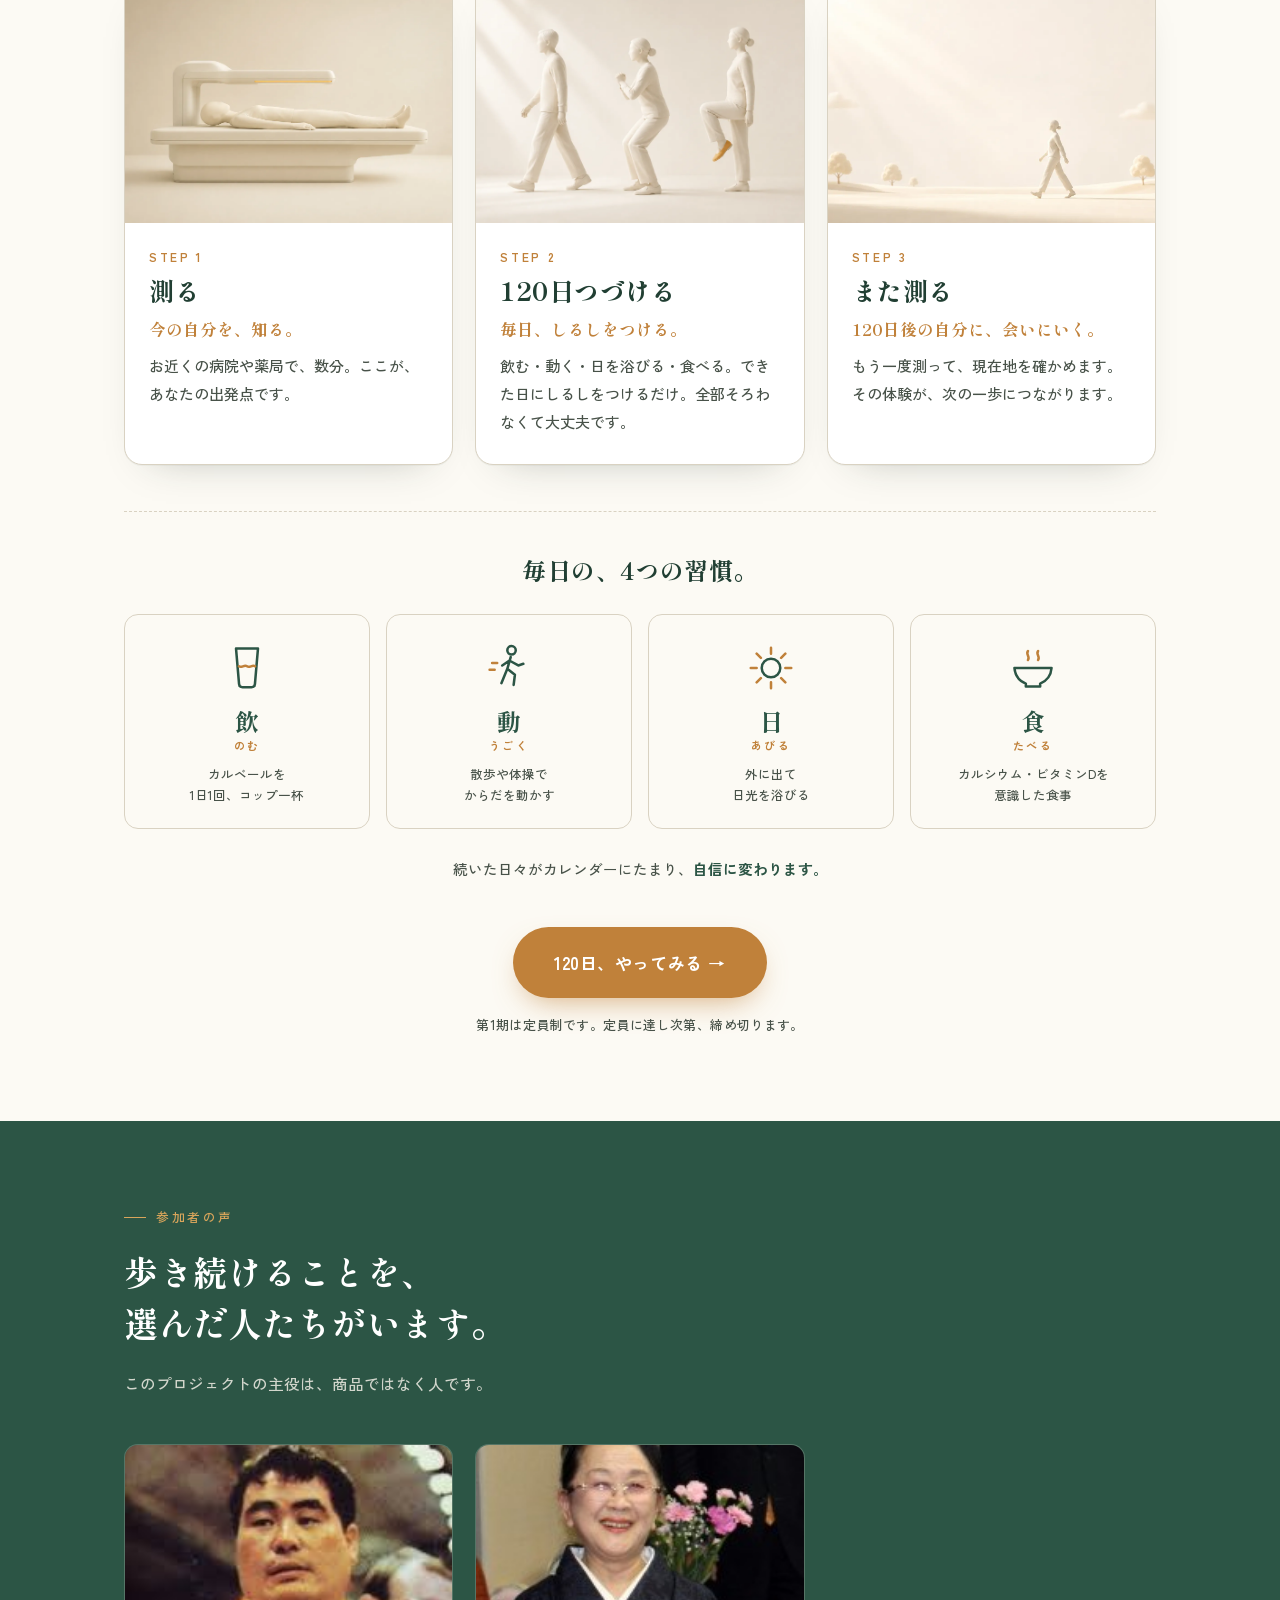
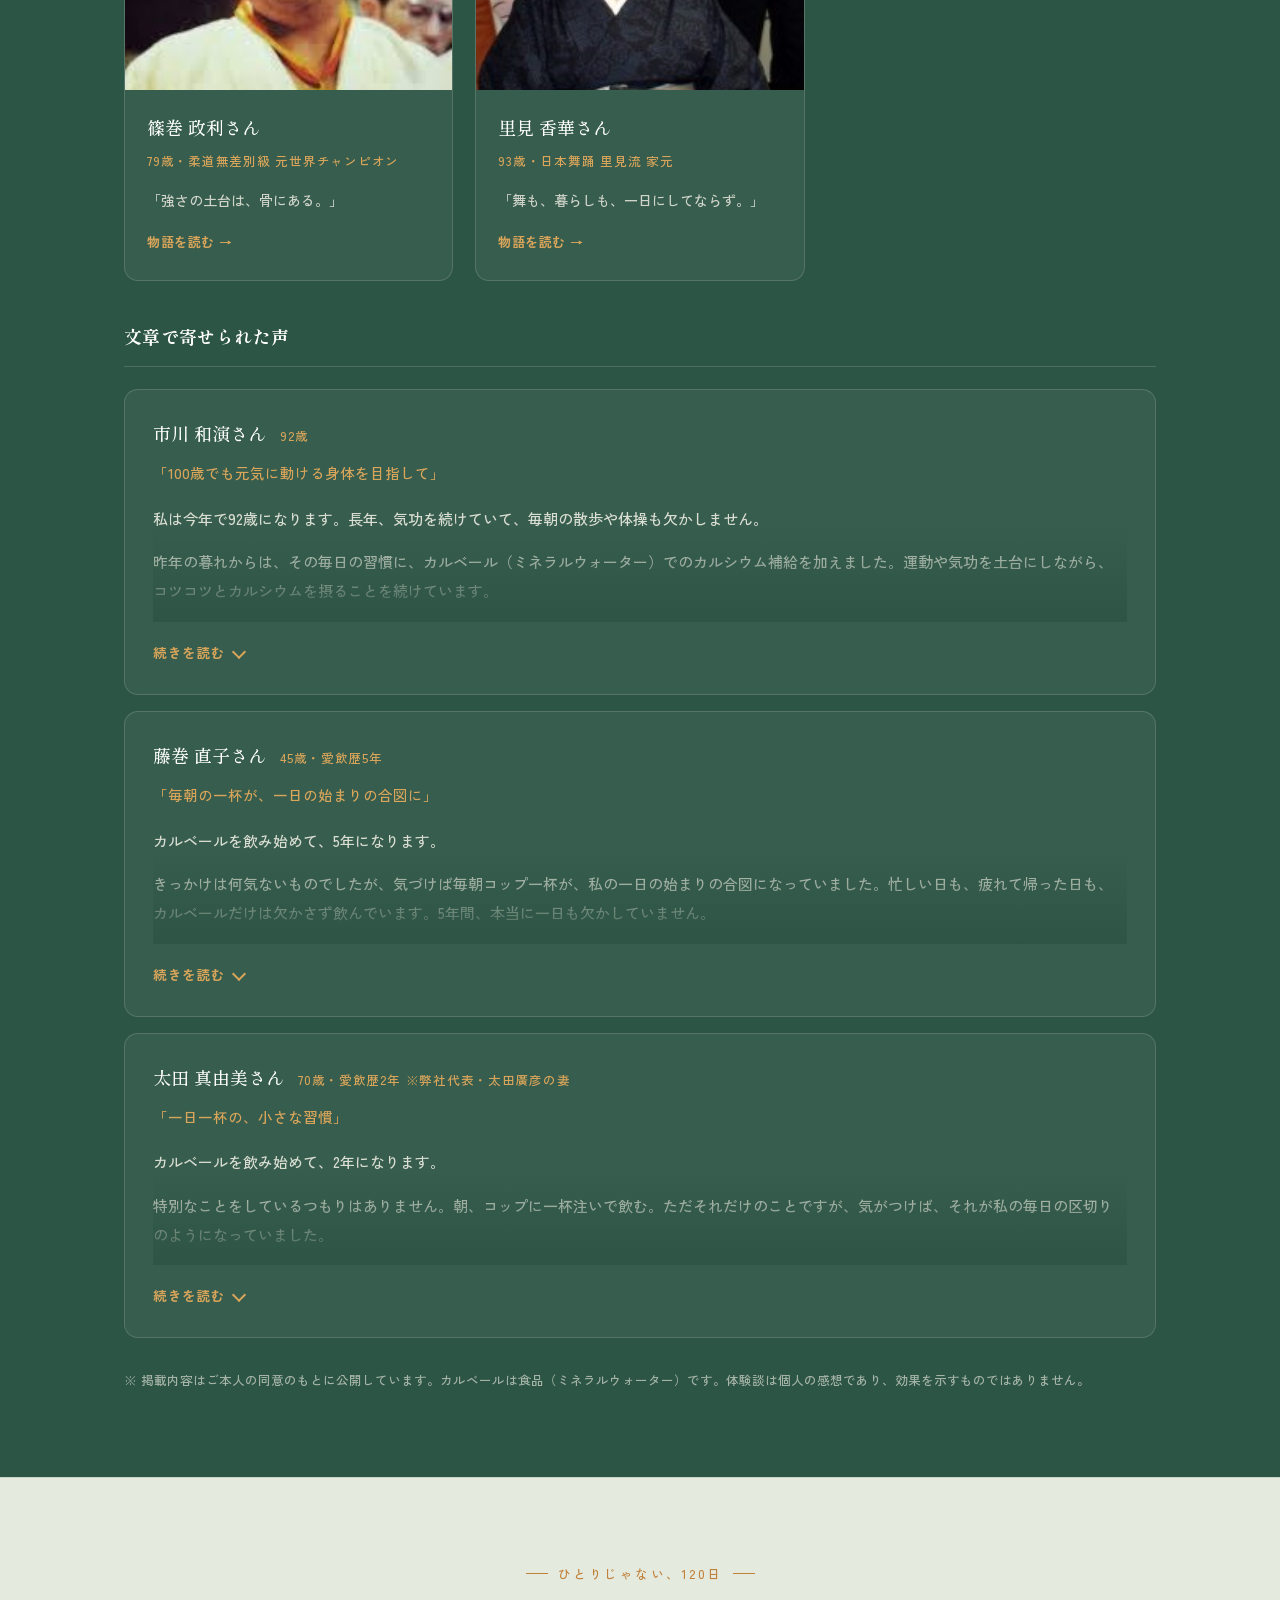
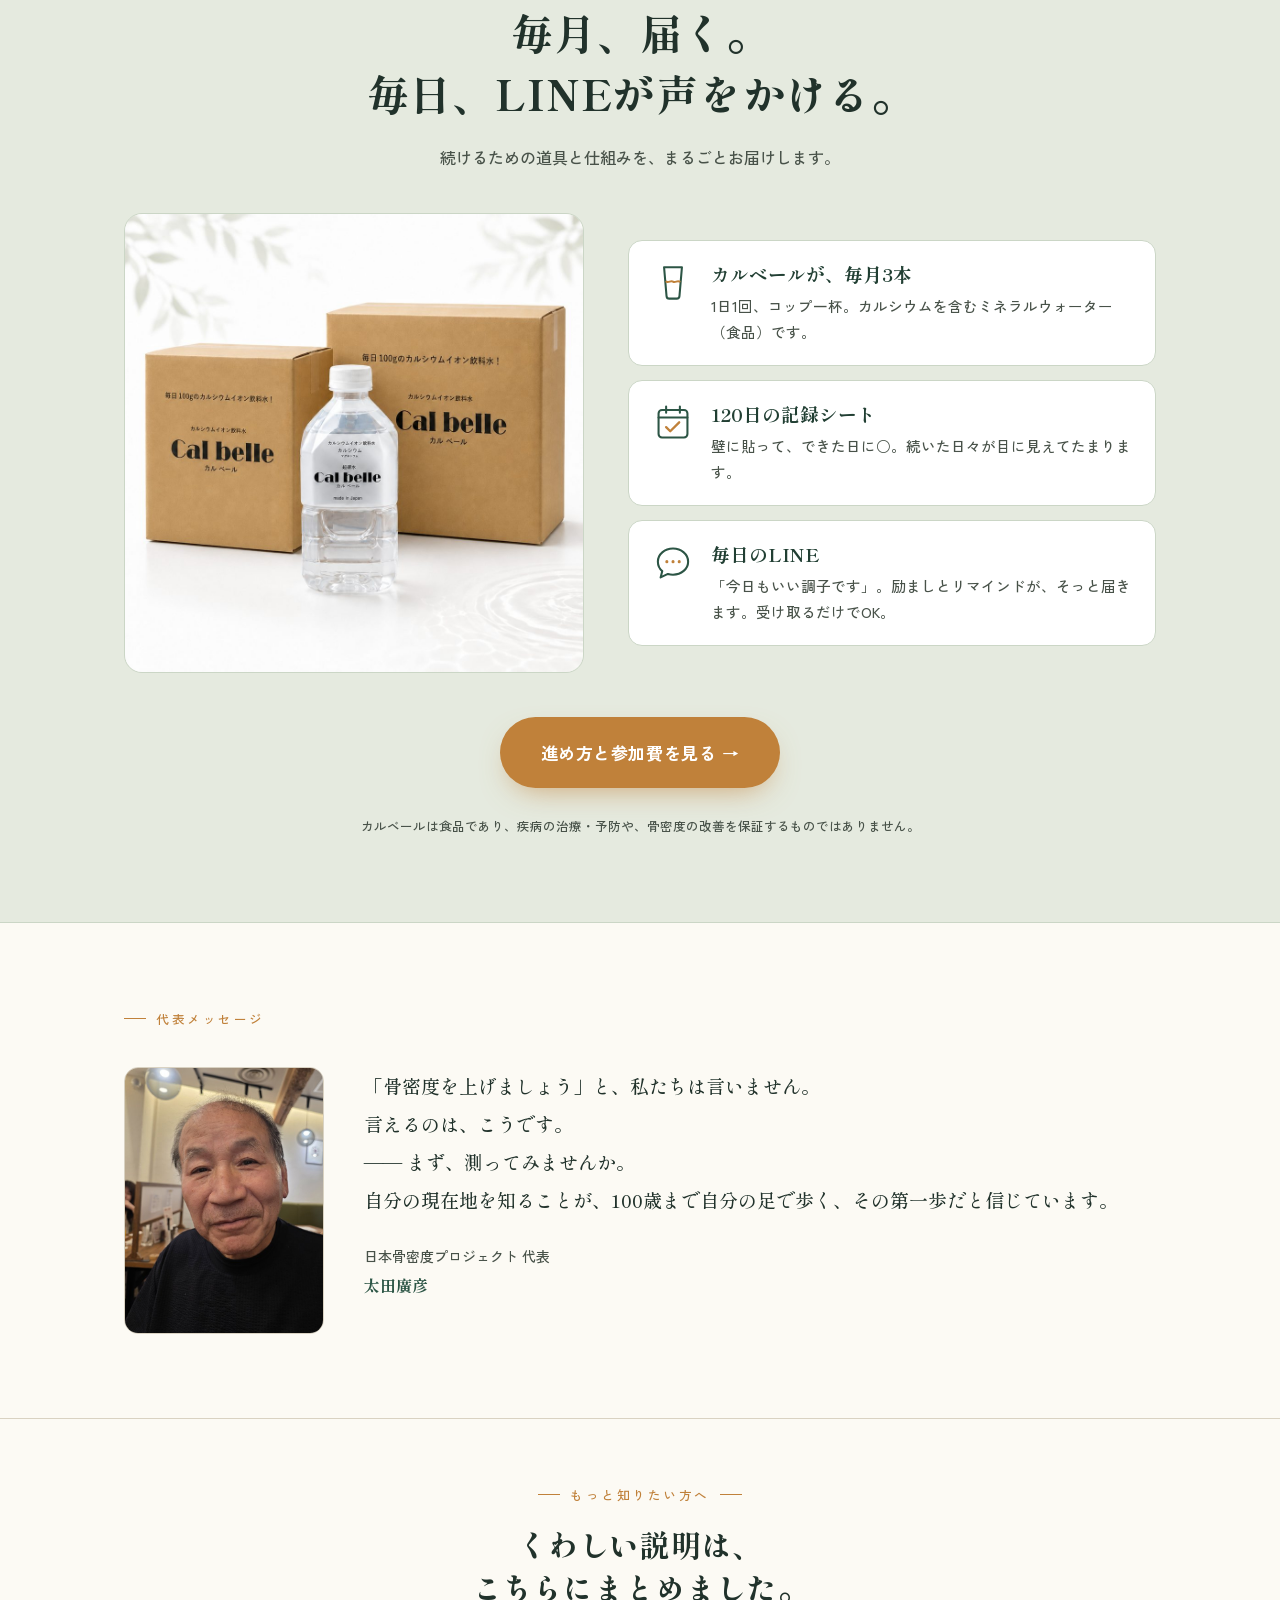
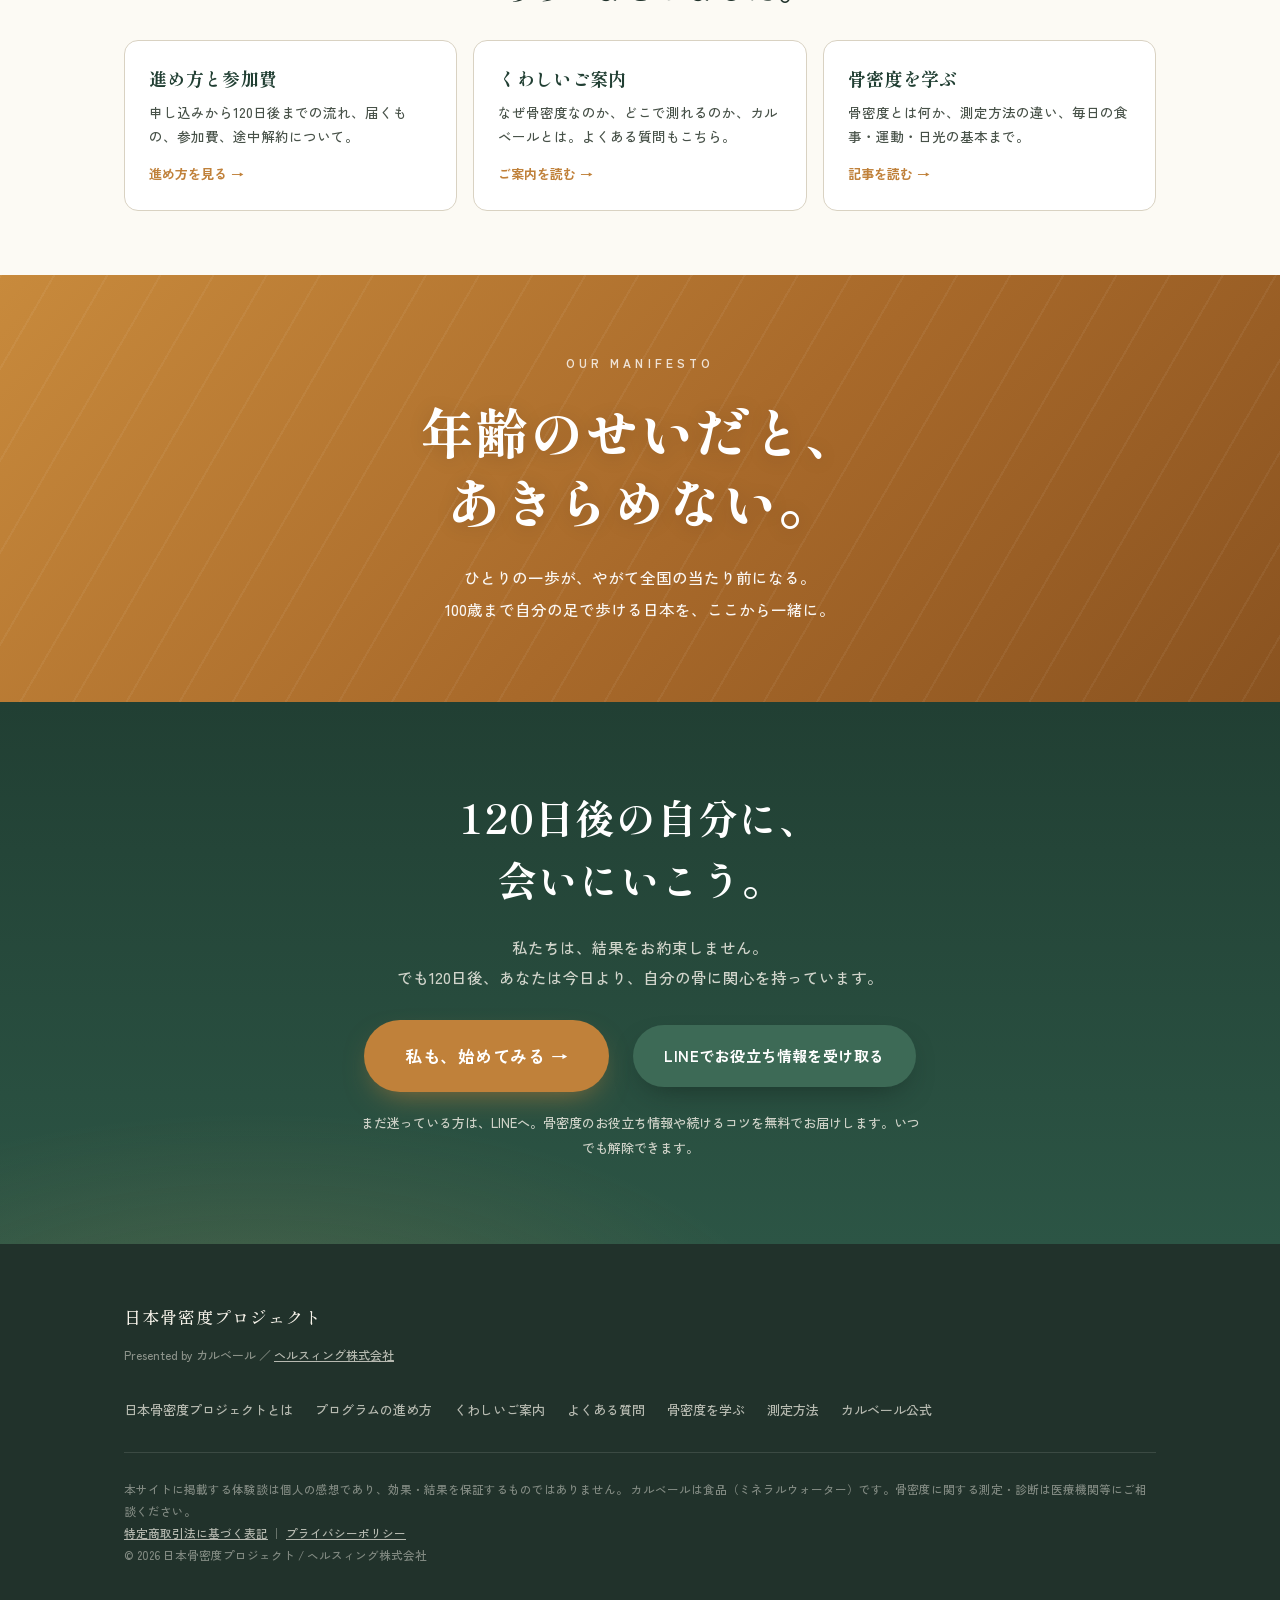
==== commit e4b02ecc: "Add files via upload" ====
--- a/index.html
+++ b/index.html
@@ -618,24 +618,143 @@
   .habit{padding:20px 12px 18px;}
   .habit p br{display:none;}
 }
+
+/* ===== v3: シンプル版LP（感情→行動に絞る。詳細は guide.html へ） ===== */
+.center-head{text-align:center;margin-bottom:40px;}
+.center-head .kicker{justify-content:center;}
+.center-head .kicker::after{content:"";width:22px;height:1px;background:var(--amber);}
+.center-head h2{font-size:clamp(25px,5.4vw,42px);line-height:1.45;color:var(--ink);font-weight:800;}
+.center-head .desc{margin:18px auto 0;max-width:560px;color:var(--muted);font-size:16px;line-height:1.95;}
+.cta-center{text-align:center;margin-top:44px;}
+.btn-lg{padding:18px 40px;font-size:17px;}
+.cta-sub{margin-top:14px;font-size:13px;color:var(--muted);letter-spacing:.03em;}
+
+/* hero */
+.hero h1.brand-title{font-size:clamp(30px,4.6vw,54px);line-height:1.28;font-weight:800;}
+.hero-call{
+  font-family:"Shippori Mincho B1",serif;font-weight:700;color:var(--amber-soft);
+  font-size:clamp(19px,2.5vw,27px);letter-spacing:.06em;margin-top:14px;line-height:1.6;
+  text-shadow:0 0 5px rgba(0,0,0,.6),0 2px 14px rgba(0,0,0,.45);
+}
+.hero-rail{
+  display:flex;flex-wrap:wrap;align-items:center;gap:8px;list-style:none;padding:0;margin:22px 0 0;
+  font-size:14px;font-weight:700;color:#fff;letter-spacing:.04em;
+}
+.hero-rail li{
+  display:flex;align-items:center;gap:8px;white-space:nowrap;
+  background:rgba(18,40,30,.5);border:1px solid rgba(247,243,234,.35);
+  border-radius:999px;padding:7px 15px 7px 8px;
+}
+.hero-rail .n{
+  width:22px;height:22px;border-radius:50%;background:var(--amber);color:#fff;font-size:12px;
+  display:flex;align-items:center;justify-content:center;flex:none;
+}
+.hero-pill{margin-top:0;margin-bottom:18px;}
+.hero-more{
+  display:inline-flex;align-items:center;color:#fff;font-size:14px;font-weight:700;
+  text-decoration:none;border-bottom:1px solid rgba(255,255,255,.55);padding-bottom:3px;
+  text-shadow:0 1px 8px rgba(0,0,0,.7);
+}
+.hero-cta{align-items:center;gap:14px 24px;margin-top:28px;}
+
+/* 共感 */
+.fit .fit-close{
+  text-align:center;margin-top:34px;font-family:"Shippori Mincho B1",serif;font-weight:700;
+  font-size:clamp(18px,3.4vw,23px);color:var(--pine);
+}
+
+/* やることは3つ */
+.do3{display:grid;grid-template-columns:repeat(3,1fr);gap:22px;}
+.do3-card{background:#fff;border:1px solid var(--line);border-radius:18px;overflow:hidden;box-shadow:var(--shadow);}
+.do3-card .im{aspect-ratio:4/3;background:#F3EDE0;overflow:hidden;}
+.do3-card .im img{width:100%;height:100%;object-fit:cover;}
+.do3-card .tx{padding:22px 24px 28px;}
+.do3-card .no{font-size:12px;letter-spacing:.22em;color:var(--amber);font-weight:700;}
+.do3-card h3{font-size:25px;font-weight:800;color:var(--pine-deep);margin:4px 0 6px;}
+.do3-card .em{font-family:"Shippori Mincho B1",serif;font-weight:700;font-size:16.5px;color:var(--amber);line-height:1.6;}
+.do3-card p.t{font-size:15px;color:var(--muted);line-height:1.85;margin-top:10px;}
+.habits-wrap.v3{margin-top:46px;padding-top:40px;}
+
+/* 参加者の声：短く見せる */
+.voice-item.clamp .v-body{max-height:132px;}
+
+/* 届くもの */
+.kit{background:var(--sage);border-top:1px solid var(--sage-line);border-bottom:1px solid var(--sage-line);}
+.kit-grid{display:grid;grid-template-columns:1fr 1.15fr;gap:44px;align-items:center;}
+.kit-photo{aspect-ratio:1/1;border-radius:18px;overflow:hidden;border:1px solid var(--sage-line);background:#fff;}
+.kit-photo img{width:100%;height:100%;object-fit:cover;}
+.kit-list{list-style:none;margin:0;padding:0;display:flex;flex-direction:column;gap:14px;}
+.kit-list li{display:flex;gap:16px;align-items:flex-start;background:#fff;border:1px solid var(--sage-line);border-radius:14px;padding:20px 22px;}
+.kit-list .ic{flex:none;width:44px;height:44px;}
+.kit-list .ic svg{width:100%;height:100%;display:block;}
+.kit-list b{display:block;font-family:"Shippori Mincho B1",serif;font-size:18.5px;color:var(--pine-deep);line-height:1.5;}
+.kit-list span{display:block;font-size:14.5px;color:var(--muted);line-height:1.8;margin-top:4px;}
+.kit-note{margin-top:26px;font-size:12.5px;color:var(--muted);line-height:1.9;text-align:center;}
+
+/* もっと知りたい方へ */
+.more{background:var(--paper);border-top:1px solid var(--line);padding:64px 0;}
+.more-grid{display:grid;grid-template-columns:repeat(3,1fr);gap:16px;}
+.more-card{
+  display:block;text-decoration:none;background:#fff;border:1px solid var(--line);border-radius:14px;
+  padding:24px 24px 22px;transition:border-color .18s ease,transform .18s ease;
+}
+.more-card:hover{border-color:var(--amber);transform:translateY(-2px);}
+.more-card h3{font-size:18px;color:var(--pine-deep);}
+.more-card p{font-size:13.5px;color:var(--muted);line-height:1.8;margin-top:8px;}
+.more-card .go{display:inline-block;margin-top:12px;font-size:13px;font-weight:700;color:var(--amber);}
+
+/* manifesto / final を短く */
+.manifesto{padding:76px 0;}
+.mf-body{margin-bottom:0;}
+.final .line-note{font-size:13px;color:rgba(247,243,234,.8);margin-top:18px;}
+
+/* guide.html */
+.guide-hero{background:linear-gradient(180deg,var(--pine-deep),var(--pine));color:var(--ivory);padding:70px 0 60px;}
+.guide-hero .crumb{font-size:12.5px;color:rgba(247,243,234,.7);margin-bottom:18px;}
+.guide-hero .crumb a{color:var(--amber-soft);text-decoration:none;}
+.guide-hero h1{color:#fff;font-size:clamp(30px,5vw,46px);font-weight:800;}
+.guide-hero p{margin-top:16px;max-width:620px;color:rgba(247,243,234,.86);font-size:15.5px;}
+.toc{display:flex;flex-wrap:wrap;gap:10px;margin-top:30px;}
+.toc a{
+  text-decoration:none;font-size:13.5px;font-weight:700;color:#fff;
+  border:1px solid rgba(247,243,234,.4);border-radius:999px;padding:9px 18px;
+}
+.toc a:hover{background:rgba(247,243,234,.1);border-color:#fff;}
+.guide-back{background:var(--paper);border-bottom:1px solid var(--line);padding:26px 0;text-align:center;}
+
+@media(max-width:880px){
+  .do3{grid-template-columns:1fr;gap:18px;max-width:520px;margin:0 auto;}
+  .do3-card .im{aspect-ratio:16/9;}
+  .kit-grid{grid-template-columns:1fr;gap:26px;}
+  .kit-photo{max-width:420px;margin:0 auto;aspect-ratio:4/3;}
+  .more-grid{grid-template-columns:1fr;}
+}
+@media(max-width:640px){
+  .hero{min-height:88vh;}
+  .hero-shade{background:linear-gradient(180deg, rgba(18,40,30,.05) 0%, rgba(18,40,30,.35) 34%, rgba(18,40,30,.94) 72%);}
+  .hero-content{padding-bottom:36px;}
+  .hero-rail{font-size:13px;gap:6px;}
+  .hero-rail li{padding:6px 12px 6px 7px;}
+  .hero-cta .btn-primary{width:100%;justify-content:center;}
+  .btn-lg{width:100%;justify-content:center;padding:18px 20px;}
+  .center-head{margin-bottom:30px;}
+}
 </style>
 </head>
 <body>
 
 <header class="site-header">
   <div class="wrap">
-    <a class="brand" href="#top">
+    <a class="brand" href="/">
       <span class="mark">日本骨密度プロジェクト</span>
     </a>
     <nav class="nav" id="siteNav">
-      <a href="#why">なぜ骨密度</a>
+      <a href="#do">やること</a>
       <a href="#people">参加者の声</a>
-      <a href="#do">取り組み</a>
-      <a href="#challenge">骨習慣プログラム</a>
-      <a href="#about">骨密度とは</a>
-      <a href="#faq">よくある質問</a>
+      <a href="#challenge">届くもの</a>
+      <a href="guide.html">くわしいご案内</a>
+      <a href="/bone/">骨密度を学ぶ</a>
       <a href="/about/">私たちについて</a>
-      <a href="/bone/">骨密度を学ぶ</a>
       <a class="btn-sm" href="challenge.html">チャレンジに参加</a>
     </nav>
     <button class="menu-toggle" aria-label="メニュー" aria-controls="siteNav" aria-expanded="false">≡</button>
@@ -655,26 +774,29 @@
   </div>
 
   <div class="hero-content">
+    <p class="hero-pill">第1期 参加者募集中</p>
     <h1 class="brand-title">日本骨密度<br>プロジェクト</h1>
-    <p class="brand-tag">国民運動、はじまる。</p>
-    <p class="brand-note">はじまりは、今の自分の骨密度を知ることから。</p>
-    <p class="hero-mission-mobile">100歳まで、<wbr>自分の足で歩く<wbr>日本へ。<span>その一歩を、いま踏み出す。</span></p>
-    <p class="hero-pill">第1期 120日チャレンジ ── 参加者募集中</p>
+    <p class="hero-mission-mobile">100歳まで、<wbr>自分の足で歩く<wbr>日本へ。</p>
+    <p class="hero-call">さあ、120日。<br>自分の骨と、向き合ってみよう。</p>
+    <ol class="hero-rail" aria-label="プログラムの3ステップ">
+      <li><span class="n">1</span>測る</li>
+      <li><span class="n">2</span>120日つづける</li>
+      <li><span class="n">3</span>また測る</li>
+    </ol>
     <div class="hero-cta">
-      <a class="btn btn-primary" href="challenge.html">120日チャレンジに参加する →</a>
-      <a class="btn btn-green" href="#do">プロジェクトを知る</a>
+      <a class="btn btn-primary btn-lg" href="challenge.html">私も、始めてみる →</a>
+      <a class="hero-more" href="#do">どんなことをするの？ ↓</a>
     </div>
   </div>
 
   <span class="scroll-run">SCROLL</span>
 </section>
 
-<!-- FIT: こんな方へ（共感） -->
+<!-- FIT: 共感 -->
 <section class="fit" id="fit">
   <div class="wrap">
-    <div class="section-head" style="margin-bottom:34px;">
-      <div class="kicker">こんな方へ</div>
-      <h2>ひとつでも当てはまったら、<br>この物語はあなたのものです。</h2>
+    <div class="center-head">
+      <h2>こんな気持ち、<br>ありませんか。</h2>
     </div>
     <div class="fit-grid">
       <div class="fit-card">
@@ -690,218 +812,50 @@
         <div><p>ひとりでは、なかなか続かない</p><small>毎日のLINEと記録シートが、120日間そっと伴走します。</small></div>
       </div>
     </div>
+    <p class="fit-close">その気持ちが、はじまりの合図です。</p>
   </div>
 </section>
 
-<!-- AWARENESS (危機感→希望→行動) -->
-<section class="awareness">
-  <div class="narrow">
-    <p class="aw-kicker">CHECK</p>
-    <h2 class="aw-q">あなたの骨密度は、<br>大丈夫ですか？</h2>
-    <p class="aw-stat">
-      骨量は年齢とともに少しずつ減っていきます。とくに40代以降は、意識しておきたい年代。
-      <b>けれど、気づいて動き出せば、いくつからでも骨と向き合えます。</b>
-    </p>
-    <figure class="aw-curve" aria-label="加齢による骨量変化のイメージ">
-      <svg viewBox="0 0 560 196" role="img">
-        <line x1="34" y1="160" x2="530" y2="160" stroke="#D9D2C2" stroke-width="1"/>
-        <rect x="120" y="30" width="120" height="130" fill="rgba(217,165,91,.10)"/>
-        <text x="180" y="24" fill="#C0813A" font-size="11.5" text-anchor="middle" font-family="Zen Kaku Gothic New,sans-serif">骨量のピーク（20〜44歳）</text>
-        <path d="M40 152 C 90 58, 118 42, 178 40 C 226 39, 252 48, 314 80 C 382 114, 462 136, 524 146" fill="none" stroke="#2C5545" stroke-width="3" stroke-linecap="round"/>
-        <circle cx="314" cy="80" r="7" fill="#C0813A"/>
-        <line x1="314" y1="88" x2="314" y2="160" stroke="#C0813A" stroke-width="1.4" stroke-dasharray="4 4"/>
-        <text x="314" y="66" fill="#8A5320" font-size="12.5" font-weight="700" text-anchor="middle" font-family="Zen Kaku Gothic New,sans-serif">いま、ここで気づけるか。</text>
-        <text x="96" y="178" fill="#727c74" font-size="11" text-anchor="middle" font-family="Zen Kaku Gothic New,sans-serif">20歳</text>
-        <text x="238" y="178" fill="#727c74" font-size="11" text-anchor="middle" font-family="Zen Kaku Gothic New,sans-serif">40歳</text>
-        <text x="380" y="178" fill="#727c74" font-size="11" text-anchor="middle" font-family="Zen Kaku Gothic New,sans-serif">60歳</text>
-        <text x="500" y="178" fill="#727c74" font-size="11" text-anchor="middle" font-family="Zen Kaku Gothic New,sans-serif">80歳</text>
-      </svg>
-      <figcaption>骨量は40代ごろからゆるやかに減っていきます。※加齢による一般的な変化のイメージ図</figcaption>
-    </figure>
-    <p class="aw-hope">100歳まで、自分の足で歩くために。まずは、今の自分の骨密度を知ることから。</p>
-    <a class="btn btn-primary" href="challenge.html">骨習慣プログラムの進め方を見る →</a>
-    <p class="aw-note">出典：厚生労働省 e-ヘルスネット「骨粗鬆症の予防のための食生活」</p>
-  </div>
-</section>
-
-<!-- WHY -->
-<section class="why" id="why">
+<!-- DO: やることは3つ -->
+<section id="do" style="background:var(--paper);border-top:1px solid var(--line);">
   <div class="wrap">
-    <div class="section-head">
-      <div class="kicker">なぜ、骨密度なのか</div>
-      <h2>転ばないからだは、暮らしそのものを守る。</h2>
-      <p class="desc">
-        「歩く」を支えているのは、足腰の筋肉だけではありません。その筋肉が働く土台となるのが、骨です。
-        ところが骨密度の低下は痛みもなく進み、多くの場合、骨折して初めて気づきます。
-        自分の足で歩き続けられるかどうかは、健康寿命を大きく左右します。
-        だからこそ、いちばん見落とされやすい「骨」から始める。これは一人の問題ではなく、社会全体で向き合うべきテーマです。
-      </p>
-    </div>
-
-    <div class="stat-row">
-      <div class="stat">
-        <div class="ic"><svg viewBox="0 0 48 48" fill="none" aria-hidden="true"><path d="M30.5 10.5a5 5 0 1 1 7 7L21 34a5 5 0 1 1-7-7z" stroke="#2C5545" stroke-width="2.6" stroke-linejoin="round"/><circle cx="37" cy="11" r="1.6" fill="#C0813A"/><circle cx="11" cy="37" r="1.6" fill="#C0813A"/></svg></div>
-        <div class="num">約1,590<small>万人</small></div>
-        <div class="t">国内の骨粗しょう症の推計患者数とされる規模。多くが未受診・未測定と考えられています。</div>
+    <div class="center-head">
+      <div class="kicker">やることは、これだけ</div>
+      <h2>測る。つづける。<br>また、測る。</h2>
+      <p class="desc">むずかしいことは、ひとつもありません。</p>
+    </div>
+
+    <div class="do3">
+      <div class="do3-card">
+        <div class="im"><img src="/assets/img/bone-measure-04-exam.webp" alt="骨密度を測定しているイメージ" width="1448" height="1086" loading="lazy"></div>
+        <div class="tx">
+          <div class="no">STEP 1</div>
+          <h3>測る</h3>
+          <p class="em">今の自分を、知る。</p>
+          <p class="t">お近くの病院や薬局で、数分。ここが、あなたの出発点です。</p>
+        </div>
       </div>
-      <div class="stat">
-        <div class="ic"><svg viewBox="0 0 48 48" fill="none" stroke-linecap="round" aria-hidden="true"><circle cx="18" cy="16" r="6" stroke="#2C5545" stroke-width="2.6"/><path d="M7 40c0-7 5-11 11-11s11 4 11 11" stroke="#2C5545" stroke-width="2.6"/><circle cx="35" cy="18" r="5" stroke="#C0813A" stroke-width="2.6"/><path d="M29.5 40c.5-6 3-9 5.5-9 4 0 6.5 3 6.5 9" stroke="#C0813A" stroke-width="2.6"/></svg></div>
-        <div class="num">女性に<small>多い</small></div>
-        <div class="t">閉経後の女性はとくに骨量が減少しやすく、40代以降の意識づけが大切とされます。</div>
+      <div class="do3-card">
+        <div class="im"><img src="/assets/img/bone-improve-03-exercise.webp" alt="歩く・体操するなど、からだを動かすイメージ" width="1448" height="1086" loading="lazy"></div>
+        <div class="tx">
+          <div class="no">STEP 2</div>
+          <h3>120日つづける</h3>
+          <p class="em">毎日、しるしをつける。</p>
+          <p class="t">飲む・動く・日を浴びる・食べる。できた日にしるしをつけるだけ。全部そろわなくて大丈夫です。</p>
+        </div>
       </div>
-      <div class="stat">
-        <div class="ic"><svg viewBox="0 0 48 48" fill="none" stroke-linecap="round" aria-hidden="true"><path d="M8 35a16 16 0 1 1 32 0" stroke="#2C5545" stroke-width="2.6"/><path d="M24 35l9-13" stroke="#C0813A" stroke-width="2.6"/><circle cx="24" cy="35" r="2.6" fill="#C0813A"/></svg></div>
-        <div class="num">まず<small>測定</small></div>
-        <div class="t">自分の数値を知らないまま過ごしている人が大半。第一歩は「測ってみる」ことです。</div>
+      <div class="do3-card">
+        <div class="im"><img src="/assets/img/bone-improve-04-sunlight.webp" alt="日差しの中を歩いていくイメージ" width="1600" height="900" loading="lazy"></div>
+        <div class="tx">
+          <div class="no">STEP 3</div>
+          <h3>また測る</h3>
+          <p class="em">120日後の自分に、会いにいく。</p>
+          <p class="t">もう一度測って、現在地を確かめます。その体験が、次の一歩につながります。</p>
+        </div>
       </div>
     </div>
-    <p class="src">※ 数値は骨粗しょう症に関する公的資料等に基づく一般的な目安です。</p>
-  </div>
-</section>
-
-<!-- SIGNATURE band: 同年代平均ライン -->
-<section class="avg-band" id="avg">
-  <div class="wrap">
-    <div class="gauge">
-      <div class="gauge-label">私たちの目標 ── 同年代平均</div>
-      <svg viewBox="0 0 620 120" role="img" aria-label="同年代平均を示す基準線と現在地の目安">
-        <line x1="20" y1="80" x2="600" y2="80" stroke="rgba(247,243,234,.25)" stroke-width="1"/>
-        <line x1="20" y1="46" x2="600" y2="46" stroke="#D9A55B" stroke-width="1.6" stroke-dasharray="5 5"/>
-        <text x="20" y="38" fill="#D9A55B" font-size="12" font-family="Zen Kaku Gothic New,sans-serif">同年代平均ライン</text>
-        <circle cx="150" cy="94" r="6" fill="rgba(247,243,234,.55)"/>
-        <text x="150" y="116" fill="rgba(247,243,234,.6)" font-size="11" text-anchor="middle" font-family="Zen Kaku Gothic New,sans-serif">現在地を知る</text>
-        <line x1="150" y1="88" x2="150" y2="52" stroke="rgba(247,243,234,.3)" stroke-width="1" stroke-dasharray="3 4"/>
-        <circle cx="470" cy="46" r="7" fill="#D9A55B"/>
-        <text x="470" y="30" fill="#fff" font-size="12" text-anchor="middle" font-family="Zen Kaku Gothic New,sans-serif">めざす位置</text>
-      </svg>
-      <p class="gauge-cap">
-        「数字を上げること」ではなく、<b style="color:#D9A55B;">同年代の平均に近づき、平均以上をめざすこと</b>。
-        まずは今の自分の骨密度を知ることから始まります。
-      </p>
-    </div>
-  </div>
-</section>
-
-<!-- PEOPLE -->
-<section class="people" id="people">
-  <div class="wrap">
-    <div class="section-head">
-      <div class="kicker">実在の参加者</div>
-      <h2>骨密度は、本当に向き合えるのか。</h2>
-      <p class="desc">
-        このプロジェクトの主役は、商品ではなく人です。
-        自分の骨と向き合い、歩き続けることを選んだ方々の言葉を、そのままお届けします。
-      </p>
-    </div>
-
-    <div class="people-grid">
-      <a class="person person-link" href="voice/shinomaki.html">
-        <div class="ph"><img src="[data-uri]" alt="篠巻政利さん（現役時代）"></div>
-        <div class="body">
-          <div class="name">篠巻 政利さん</div>
-          <div class="meta">79歳・柔道無差別級 元世界チャンピオン</div>
-          <p class="quote">「強さの土台は、骨にある。」</p>
-          <span class="read-more">物語を読む →</span>
-        </div>
-      </a>
-      <a class="person person-link" href="voice/satomi.html">
-        <div class="ph"><img src="[data-uri]" alt="里見香華さん"></div>
-        <div class="body">
-          <div class="name">里見 香華さん</div>
-          <div class="meta">93歳・日本舞踊 里見流 家元</div>
-          <p class="quote">「舞も、暮らしも、一日にしてならず。」</p>
-          <span class="read-more">物語を読む →</span>
-        </div>
-      </a>
-    </div>
-
-    <div class="voice-block">
-      <h3 class="voice-heading">文章で寄せられた声</h3>
-      <div class="voice-list">
-
-        <article class="voice-item">
-          <div class="v-head">
-            <span class="v-name">市川 和演さん</span>
-            <span class="v-meta">92歳</span>
-          </div>
-          <p class="v-title">「100歳でも元気に動ける身体を目指して」</p>
-          <div class="v-body">
-            <p>私は今年で92歳になります。長年、気功を続けていて、毎朝の散歩や体操も欠かしません。</p>
-            <p>昨年の暮れからは、その毎日の習慣に、カルベール（ミネラルウォーター）でのカルシウム補給を加えました。運動や気功を土台にしながら、コツコツとカルシウムを摂ることを続けています。</p>
-            <p>ありがたいことに、いまでは気功の仲間にもこの習慣を紹介していて、気功の先生や、有名企業を創業された方も一緒に続けてくださっています。みなさん80代半ばですが、前向きで、とてもお元気です。</p>
-            <p>私の目標は、100歳になっても元気に動ける「バリバリの100歳」。同じ世代の方にも、一緒に元気でいましょう、とお伝えしたいですね。</p>
-          </div>
-        </article>
-
-        <article class="voice-item">
-          <div class="v-head">
-            <span class="v-name">藤巻 直子さん</span>
-            <span class="v-meta">45歳・愛飲歴5年</span>
-          </div>
-          <p class="v-title">「毎朝の一杯が、一日の始まりの合図に」</p>
-          <div class="v-body">
-            <p>カルベールを飲み始めて、5年になります。</p>
-            <p>きっかけは何気ないものでしたが、気づけば毎朝コップ一杯が、私の一日の始まりの合図になっていました。忙しい日も、疲れて帰った日も、カルベールだけは欠かさず飲んでいます。5年間、本当に一日も欠かしていません。</p>
-            <p>今はフルタイムで仕事をしながら、毎日を過ごしています。だからこそ、がんばらずに続けられる習慣があることが、私にはありがたいのです。</p>
-            <p>最近では、夫も一緒に飲み始めました。夫婦で同じ一杯を続けられるのは、なんだか嬉しいものです。</p>
-            <p>これからも夫婦で、毎日の健康習慣として、カルベールを続けていきたいと思っています。</p>
-          </div>
-        </article>
-
-        <article class="voice-item">
-          <div class="v-head">
-            <span class="v-name">太田 真由美さん</span>
-            <span class="v-meta">70歳・愛飲歴2年 ※弊社代表・太田廣彦の妻</span>
-          </div>
-          <p class="v-title">「一日一杯の、小さな習慣」</p>
-          <div class="v-body">
-            <p>カルベールを飲み始めて、2年になります。</p>
-            <p>特別なことをしているつもりはありません。朝、コップに一杯注いで飲む。ただそれだけのことですが、気がつけば、それが私の毎日の区切りのようになっていました。</p>
-            <p>この歳になると、新しいことを始めても、なかなか続かないものです。でもカルベールは、手間がかからないからでしょうか、2年間、自然に続いてきました。</p>
-            <p>一日一杯の小さな習慣ですが、自分の体のことを考える時間が毎日あるというのは、いいものだなと感じています。</p>
-            <p>夫が長い時間をかけてつくったものを、家族として毎日そばで飲み続けられることを、嬉しく思っています。</p>
-            <p>これからも毎日の習慣として、カルベールを続けていきたいと思っています。</p>
-          </div>
-        </article>
-
-      </div>
-    </div>
-
-    <p class="people-note">
-      ※ 掲載内容はご本人の同意のもとに公開しています。カルベールは食品（ミネラルウォーター）です。体験談は個人の感想であり、効果を示すものではありません。
-    </p>
-  </div>
-</section>
-
-<!-- WHAT WE DO -->
-<section id="do">
-  <div class="wrap">
-    <div class="section-head">
-      <div class="kicker">私たちがすること</div>
-      <h2>「測る文化」を、日本につくる。</h2>
-      <p class="desc">
-        特別な機器も、難しい知識も必要ありません。
-        日本骨密度プロジェクトは、3つのシンプルな習慣を広げる活動です。
-      </p>
-    </div>
-    <div class="steps">
-      <div class="step">
-        <div class="no">1</div>
-        <h3>知る</h3>
-        <p>今の自分の骨密度を知る。測る場所は、整形外科・健診センター・薬局・健康イベントなど、どこでも構いません。</p>
-      </div>
-      <div class="step">
-        <div class="no">2</div>
-        <h3>続ける</h3>
-        <p>下の「毎日の4つの習慣」にしるしをつけて、記録する。120日この習慣を積み重ねて、骨を育てる。無理なく続けられる仕組みでサポートします。</p>
-      </div>
-      <div class="step">
-        <div class="no">3</div>
-        <h3>また測る</h3>
-        <p>120日後、もう一度測って現在地を確認する。目標は「同年代平均に近づき、平均以上をめざす」こと。</p>
-      </div>
-    </div>
-    <div class="habits-wrap">
+
+    <div class="habits-wrap v3">
       <h3 class="habits-title">毎日の、4つの習慣。</h3>
       <div class="habits">
         <div class="habit">
@@ -925,76 +879,138 @@
           <p>カルシウム・ビタミンDを<br>意識した食事</p>
         </div>
       </div>
-      <p class="habit-note">そして毎日、記録シートのカレンダーに○をつける。<b>続いた日々が目に見えてたまり、自信に変わります。</b></p>
+      <p class="habit-note">続いた日々がカレンダーにたまり、<b>自信に変わります。</b></p>
+    </div>
+
+    <div class="cta-center">
+      <a class="btn btn-primary btn-lg" href="challenge.html">120日、やってみる →</a>
+      <p class="cta-sub">第1期は定員制です。定員に達し次第、締め切ります。</p>
     </div>
   </div>
 </section>
 
-<!-- CHALLENGE -->
-<section class="challenge" id="challenge">
+<!-- PEOPLE -->
+<section class="people" id="people">
   <div class="wrap">
     <div class="section-head">
-      <div class="kicker">カルベールと、骨習慣プログラム</div>
-      <h2>120日後、あなたはもう一度、測りたくなる。</h2>
+      <div class="kicker">参加者の声</div>
+      <h2>歩き続けることを、<br>選んだ人たちがいます。</h2>
       <p class="desc">
-        私たちは結果をお約束しません。
-        でも、120日後にあなたが今日より自分の骨に関心を持っていること。それだけは目指せます。
+        このプロジェクトの主役は、商品ではなく人です。
       </p>
     </div>
 
-    <div class="timeline">
-      <div class="tl-step"><div class="day">Day 0</div><div class="h">今の骨密度を知る</div><div class="t">お近くで測定し、結果を記録。ここが出発点です。</div></div>
-      <div class="tl-step"><div class="day">Day 1–119</div><div class="h">つづける</div><div class="t">カルベール・運動・日光・食事の4つを、毎日記録する。LINEがそっと伴走します。</div></div>
-      <div class="tl-step"><div class="day">Day 120</div><div class="h">もう一度、測る</div><div class="t">現在地を再確認。同年代平均との距離を見つめます。</div></div>
-    </div>
-
-    <div class="courses" style="grid-template-columns:1fr;max-width:600px;margin:0 auto;">
-      <div class="course primary">
-        <div class="tag">120日 骨習慣プログラム</div>
-        <h3>チャレンジコース</h3>
-        <p class="p">開始前と120日後に骨密度を測定し、自分の現在地の変化を確かめる、120日間のプログラムです。</p>
-        <ul>
-          <li>骨習慣プログラムキット（カルベール・記録シート・各ガイド）</li>
-          <li>LINEでの励まし・リマインド（120日）</li>
-          <li>骨密度測定のご案内</li>
-        </ul>
+    <div class="people-grid">
+      <a class="person person-link" href="voice/shinomaki.html">
+        <div class="ph"><img src="[data-uri]" alt="篠巻政利さん（現役時代）"></div>
+        <div class="body">
+          <div class="name">篠巻 政利さん</div>
+          <div class="meta">79歳・柔道無差別級 元世界チャンピオン</div>
+          <p class="quote">「強さの土台は、骨にある。」</p>
+          <span class="read-more">物語を読む →</span>
+        </div>
+      </a>
+      <a class="person person-link" href="voice/satomi.html">
+        <div class="ph"><img src="[data-uri]" alt="里見香華さん"></div>
+        <div class="body">
+          <div class="name">里見 香華さん</div>
+          <div class="meta">93歳・日本舞踊 里見流 家元</div>
+          <p class="quote">「舞も、暮らしも、一日にしてならず。」</p>
+          <span class="read-more">物語を読む →</span>
+        </div>
+      </a>
+    </div>
+
+    <div class="voice-block">
+      <h3 class="voice-heading">文章で寄せられた声</h3>
+      <div class="voice-list">
+
+        <article class="voice-item">
+          <div class="v-head">
+            <span class="v-name">市川 和演さん</span>
+            <span class="v-meta">92歳</span>
+          </div>
+          <p class="v-title">「100歳でも元気に動ける身体を目指して」</p>
+          <div class="v-body">
+            <p>私は今年で92歳になります。長年、気功を続けていて、毎朝の散歩や体操も欠かしません。</p>
+            <p>昨年の暮れからは、その毎日の習慣に、カルベール（ミネラルウォーター）でのカルシウム補給を加えました。運動や気功を土台にしながら、コツコツとカルシウムを摂ることを続けています。</p>
+            <p>ありがたいことに、いまでは気功の仲間にもこの習慣を紹介していて、気功の先生や、有名企業を創業された方も一緒に続けてくださっています。みなさん80代半ばですが、前向きで、とてもお元気です。</p>
+            <p>私の目標は、100歳になっても元気に動ける「バリバリの100歳」。同じ世代の方にも、一緒に元気でいましょう、とお伝えしたいですね。</p>
+          </div>
+        </article>
+
+        <article class="voice-item">
+          <div class="v-head">
+            <span class="v-name">藤巻 直子さん</span>
+            <span class="v-meta">45歳・愛飲歴5年</span>
+          </div>
+          <p class="v-title">「毎朝の一杯が、一日の始まりの合図に」</p>
+          <div class="v-body">
+            <p>カルベールを飲み始めて、5年になります。</p>
+            <p>きっかけは何気ないものでしたが、気づけば毎朝コップ一杯が、私の一日の始まりの合図になっていました。忙しい日も、疲れて帰った日も、カルベールだけは欠かさず飲んでいます。5年間、本当に一日も欠かしていません。</p>
+            <p>今はフルタイムで仕事をしながら、毎日を過ごしています。だからこそ、がんばらずに続けられる習慣があることが、私にはありがたいのです。</p>
+            <p>最近では、夫も一緒に飲み始めました。夫婦で同じ一杯を続けられるのは、なんだか嬉しいものです。</p>
+            <p>これからも夫婦で、毎日の健康習慣として、カルベールを続けていきたいと思っています。</p>
+          </div>
+        </article>
+
+        <article class="voice-item">
+          <div class="v-head">
+            <span class="v-name">太田 真由美さん</span>
+            <span class="v-meta">70歳・愛飲歴2年 ※弊社代表・太田廣彦の妻</span>
+          </div>
+          <p class="v-title">「一日一杯の、小さな習慣」</p>
+          <div class="v-body">
+            <p>カルベールを飲み始めて、2年になります。</p>
+            <p>特別なことをしているつもりはありません。朝、コップに一杯注いで飲む。ただそれだけのことですが、気がつけば、それが私の毎日の区切りのようになっていました。</p>
+            <p>この歳になると、新しいことを始めても、なかなか続かないものです。でもカルベールは、手間がかからないからでしょうか、2年間、自然に続いてきました。</p>
+            <p>一日一杯の小さな習慣ですが、自分の体のことを考える時間が毎日あるというのは、いいものだなと感じています。</p>
+            <p>夫が長い時間をかけてつくったものを、家族として毎日そばで飲み続けられることを、嬉しく思っています。</p>
+            <p>これからも毎日の習慣として、カルベールを続けていきたいと思っています。</p>
+          </div>
+        </article>
+
       </div>
     </div>
 
-    <div class="disclaimer">
-      <b>測定について</b>：測定機器や施設は問いません（自己申告での記録です）。数値の厳密な比較を目的とするものではなく、
-      「自分の骨密度を知り、同年代平均を意識するきっかけ」としてご活用ください。
-      カルベールは食品であり、疾病の治療・予防や、骨密度の改善を保証するものではありません。
-    </div>
-    <div style="text-align:center;margin-top:34px;">
-      <a class="btn btn-primary" href="challenge.html">120日の進め方を見る →</a>
-      <p class="cap-note">第1期は定員制です。定員に達し次第、締め切ります。</p>
-    </div>
+    <p class="people-note">
+      ※ 掲載内容はご本人の同意のもとに公開しています。カルベールは食品（ミネラルウォーター）です。体験談は個人の感想であり、効果を示すものではありません。
+    </p>
   </div>
 </section>
 
-<!-- PRODUCT -->
-<section class="product" id="product">
+
+<!-- KIT: 届くもの -->
+<section class="kit" id="challenge">
   <div class="wrap">
-    <div class="grid">
-      <div class="ph"><img src="[data-uri]" alt="カルベール（Cal belle）商品画像" style="width:100%;height:100%;object-fit:cover;display:block;"></div>
-      <div>
-        <div class="kicker">Presented by カルベール</div>
-        <h2>なぜ、カルベールなのか。</h2>
-        <p class="p">
-          骨を支える栄養のひとつがカルシウム。けれど日本人はカルシウムが不足しがちで、毎日つづけて摂ることが難しいと言われます。
-          カルベールは、水にカルシウムを含ませ、<b style="color:var(--pine)">1日1回100mlという"続けやすさ"</b>を第一に設計されたミネラルウォーターです。
-          だから骨習慣プログラムの相棒として選んでいます。
-        </p>
-        <div class="spec">
-          <div><span>カルシウム（100ccあたり）</span><span>52mg</span></div>
-          <div><span>マグネシウム（100ccあたり）</span><span>23mg</span></div>
-          <div><span>硬度 / pH</span><span>2,243mg/L ・ 弱アルカリ性</span></div>
-          <div><span>飲み方の目安</span><span>1日1回 100ml</span></div>
-        </div>
-        <a class="link" href="https://healthing.jp" target="_blank" rel="noopener">カルベール公式サイトを見る →</a>
-      </div>
-    </div>
+    <div class="center-head">
+      <div class="kicker">ひとりじゃない、120日</div>
+      <h2>毎月、届く。<br>毎日、LINEが声をかける。</h2>
+      <p class="desc">続けるための道具と仕組みを、まるごとお届けします。</p>
+    </div>
+    <div class="kit-grid">
+      <div class="kit-photo"><img src="/assets/img/calbelle2_optimized.jpg" alt="カルベール（Cal belle）商品画像" width="1000" height="1000" loading="lazy"></div>
+      <ul class="kit-list">
+        <li>
+          <div class="ic"><svg viewBox="0 0 64 64" fill="none" stroke-linecap="round" stroke-linejoin="round" aria-hidden="true"><path d="M19 9h26l-3.6 42a4 4 0 0 1-4 3.7h-10.8a4 4 0 0 1-4-3.7z" stroke="#2C5545" stroke-width="3"/><path d="M22.5 30c3 2.4 6.3-2.4 9.5 0s6.3-2.4 9.5 0" stroke="#C0813A" stroke-width="3"/></svg></div>
+          <div><b>カルベールが、毎月3本</b><span>1日1回、コップ一杯。カルシウムを含むミネラルウォーター（食品）です。</span></div>
+        </li>
+        <li>
+          <div class="ic"><svg viewBox="0 0 64 64" fill="none" stroke-linecap="round" stroke-linejoin="round" aria-hidden="true"><rect x="11" y="13" width="42" height="40" rx="5" stroke="#2C5545" stroke-width="3"/><path d="M11 24h42M22 8v9M42 8v9" stroke="#2C5545" stroke-width="3"/><path d="M22 38l6 6 13-13" stroke="#C0813A" stroke-width="3.4"/></svg></div>
+          <div><b>120日の記録シート</b><span>壁に貼って、できた日に○。続いた日々が目に見えてたまります。</span></div>
+        </li>
+        <li>
+          <div class="ic"><svg viewBox="0 0 64 64" fill="none" stroke-linecap="round" stroke-linejoin="round" aria-hidden="true"><path d="M10 30c0-10.5 9.8-19 22-19s22 8.500 22 19-9.800 19-22 19c-2.600 0-5.100-.4-7.400-1.100L14 53l2.400-9.200C12.400 40.300 10 35.400 10 30z" stroke="#2C5545" stroke-width="3"/><path d="M23 30h.1M32 30h.1M41 30h.1" stroke="#C0813A" stroke-width="4.4"/></svg></div>
+          <div><b>毎日のLINE</b><span>「今日もいい調子です」。励ましとリマインドが、そっと届きます。受け取るだけでOK。</span></div>
+        </li>
+      </ul>
+    </div>
+    <div class="cta-center">
+      <a class="btn btn-primary btn-lg" href="challenge.html">進め方と参加費を見る →</a>
+    </div>
+    <p class="kit-note">
+      カルベールは食品であり、疾病の治療・予防や、骨密度の改善を保証するものではありません。
+    </p>
   </div>
 </section>
 
@@ -1005,7 +1021,7 @@
       <div class="kicker">代表メッセージ</div>
     </div>
     <div class="grid">
-      <div class="avatar"><img src="[data-uri]" alt="日本骨密度プロジェクト 代表 太田廣彦" style="width:100%;height:100%;object-fit:cover;object-position:center;display:block;"></div>
+      <div class="avatar"><img src="/assets/img/ota_daihyo.jpg" loading="lazy" alt="日本骨密度プロジェクト 代表 太田廣彦" style="width:100%;height:100%;object-fit:cover;object-position:center;display:block;"></div>
       <div>
         <blockquote>
           「骨密度を上げましょう」と、私たちは言いません。<br>
@@ -1019,173 +1035,30 @@
   </div>
 </section>
 
-<!-- FAQ -->
-<section class="faq" id="faq">
-  <div class="narrow">
-    <div class="section-head">
-      <div class="kicker">よくある質問</div>
-      <h2>気になることに、正直にお答えします。</h2>
-    </div>
-
-    <details>
-      <summary>骨密度は、どこで測ればいいですか？</summary>
-      <div class="a">整形外科・内科・健診センターのほか、一部の薬局やドラッグストア、自治体の健康イベントなどで測定できます。まずはお近くの施設で測ってみてください。可能であれば、開始時と120日後は同じ施設で測ると、ご自身での比較がしやすくなります。</div>
-    </details>
-    <details>
-      <summary>カルベールを飲めば、骨密度は上がりますか？</summary>
-      <div class="a">カルベールは食品（ミネラルウォーター）であり、骨密度の改善や疾病の治療・予防を保証するものではありません。このプロジェクトの目的は、まず自分の骨密度を知り、同年代平均を意識しながらカルシウムを含む食生活を続けるきっかけをつくることです。</div>
-    </details>
-    <details>
-      <summary>測定機器がバラバラでも参加できますか？</summary>
-      <div class="a">はい。測定方法や施設は問いません。数値は自己申告での記録です。厳密な数値比較ではなく、「自分の骨密度を知り、意識する」ことを大切にしています。</div>
-    </details>
-    <details>
-      <summary>いつ、どのくらい飲むのですか？</summary>
-      <div class="a">1日1回100mlを目安にしています。付属の計量カップでお使いいただけます。詳しい飲み方は参加時のガイドでご案内します。</div>
-    </details>
-    <details>
-      <summary>120日つづけられるか不安です。</summary>
-      <div class="a">LINEでそっと伴走します。継続日数や記録のリマインドなど、無理なく続けられる仕組みでサポートします。</div>
-    </details>
-  </div>
-</section>
-
-<!-- ABOUT: 骨密度とは（要約＋くわしくはアコーディオン） -->
-<section id="about" class="why edu">
+
+<!-- MORE: 詳細は別ページへ -->
+<section class="more" id="more">
   <div class="wrap">
-    <div class="section-head" style="margin-bottom:30px;">
-      <div class="kicker">骨密度を知る</div>
-      <h2>そもそも「骨密度」とは？</h2>
-      <p class="desc">
-        骨密度（BMD）は、骨に含まれるカルシウムなどのミネラルの量 ── いわば骨の「詰まり具合」です。
-        測定結果はYAM値（若年成人平均比）・Tスコア・Zスコアなどの数値で示されます。
-        だから私たちは、<b style="color:var(--pine)">「同年代の平均以上」</b>を、誰にとっても分かりやすい目標に置いています。
-        数字を競うのではなく、まず自分の現在地を知る。そこがスタートです。
-      </p>
-    </div>
-
-    <details class="edu-more">
-      <summary>YAM値・Tスコア・Zスコアの読み方を、くわしく見る</summary>
-      <div class="edu-body">
-        <div class="steps">
-          <div class="step">
-            <h3>YAM（若年成人平均値）</h3>
-            <p>20〜44歳の平均骨密度を100%として、自分が何%かを示します。目安は、80%以上＝正常、70〜80%＝骨量が減りぎみ、70%未満＝骨粗しょう症とされます。</p>
-          </div>
-          <div class="step">
-            <h3>T（ティー）スコア</h3>
-            <p>若年成人の平均を基準に、どれだけ離れているかを表す値。−1.0以上＝正常、−1.0〜−2.5＝低骨量、−2.5以下＝骨粗しょう症（WHOの基準）。</p>
-          </div>
-          <div class="step">
-            <h3>Z（ゼット）スコア</h3>
-            <p>同じ年代・同じ性別の平均と比べた値。このプロジェクトが大切にする「同年代平均」に、いちばん近い指標です。</p>
-          </div>
-        </div>
-        <div class="disclaimer">
-          ※ 数値の基準は一般的な目安です。実際の判定・診断は医療機関で行われます。
-        </div>
-      </div>
-    </details>
-
-    <aside class="supervise" aria-label="監修者情報">
-      <span class="sv-badge">監修</span>
-      <div class="sv-body">
-        <p class="sv-name">久保 肇 <span>医師</span></p>
-        <p class="sv-note">本プロジェクトの骨密度に関する医学的記述は、久保 肇 医師の監修を受けています。</p>
-      </div>
-    </aside>
-    <div class="learn-more">
-      <a href="/bone/about/">YAM値の読み方と骨量の変化をもっと詳しく →</a>
-    </div>
-  </div>
-</section>
-
-<!-- MEASURE: 測り方（要約＋くわしくはアコーディオン） -->
-<section id="measure" class="edu">
-  <div class="wrap">
-    <div class="section-head" style="margin-bottom:30px;">
-      <div class="kicker">骨密度の測り方</div>
-      <h2>どこで、どうやって測るの？</h2>
-      <p class="desc">
-        特別な準備はいりません。整形外科・健診センター・一部の薬局やドラッグストア・自治体の健康イベントなどで、数分あれば測れます。
-        主な方法は、精度の高いDEXA（デキサ）法と、手軽な超音波法です。
-      </p>
-    </div>
-
-    <div style="margin-bottom:24px;">
-      <a class="btn btn-primary" href="https://www.google.com/maps/search/骨密度" target="_blank" rel="noopener">お近くの骨密度測定施設をさがす（Googleマップ）→</a>
-    </div>
-
-    <details class="edu-more">
-      <summary>測定方法のちがいと、費用の目安をくわしく見る</summary>
-      <div class="edu-body">
-        <div class="steps">
-          <div class="step">
-            <h3>DEXA（デキサ）法</h3>
-            <p>ごく微量のX線で、腰や脚のつけ根を測る精度の高い方法。整形外科や健診センターなどで受けられます。数分で終わります。</p>
-          </div>
-          <div class="step">
-            <h3>超音波法</h3>
-            <p>かかとに超音波をあてる手軽な方法。被ばくがなく、薬局・ドラッグストアや健康イベントでよく使われます。</p>
-          </div>
-          <div class="step">
-            <h3>その他（MD法など）</h3>
-            <p>手のX線から推定する方法などもあります。まずは「受けやすいところで測ってみる」ことが第一歩です。</p>
-          </div>
-        </div>
-        <p class="desc" style="margin-top:30px;">
-          <b style="color:var(--ink)">測れる場所：</b>
-          整形外科・内科／健診センター・人間ドック（オプション）／一部の薬局・ドラッグストア／自治体の健康イベント など。
-        </p>
-        <div class="disclaimer">
-          測り方や施設は、どこでも構いません。このプロジェクトは「同年代平均を意識する」ことが目的なので、厳密な数値比較は必須ではありません。
-          ただ、開始時と120日後を<b>できれば同じ施設・同じ方法</b>で測ると、ご自身での見比べがしやすくなります。
-          費用の目安は、超音波なら無料〜千円程度のイベントもあり、DEXAは自費で数千円程度が一般的です（施設により異なります）。
-        </div>
-      </div>
-    </details>
-
-    <div class="learn-more">
-      <a href="/bone/measure/">測定方法の違いと精度、費用の目安を詳しく →</a>
-    </div>
-  </div>
-</section>
-
-<!-- LEARN HUB: 特集記事への導線 -->
-<section class="learn-hub" id="learn">
-  <div class="wrap">
-    <div class="section-head">
-      <div class="kicker">骨密度を学ぶ</div>
-      <h2>もっと詳しく知りたい方へ</h2>
-      <p class="desc">
-        骨密度について知っておきたいことを、4つのテーマにまとめました。
-        測る前に読んでも、結果を見てから読んでも構いません。
-      </p>
-    </div>
-    <div class="learn-grid">
-      <a class="learn-card" href="/bone/about/">
-        <div class="n">01</div>
-        <h3>骨密度とは</h3>
-        <p>何を測った数値なのか。YAM値・Tスコアの読み方と、一生のうちで骨量がどう変わるか。</p>
+    <div class="center-head" style="margin-bottom:30px;">
+      <div class="kicker">もっと知りたい方へ</div>
+      <h2 style="font-size:clamp(22px,4vw,30px);">くわしい説明は、<br>こちらにまとめました。</h2>
+    </div>
+    <div class="more-grid">
+      <a class="more-card" href="challenge.html">
+        <h3>進め方と参加費</h3>
+        <p>申し込みから120日後までの流れ、届くもの、参加費、途中解約について。</p>
+        <span class="go">進め方を見る →</span>
       </a>
-      <a class="learn-card" href="/bone/risk/">
-        <div class="n">02</div>
-        <h3>骨密度が下がると</h3>
-        <p>自覚症状がないまま進む理由と、折れやすい4つの部位。生活への影響まで。</p>
+      <a class="more-card" href="guide.html">
+        <h3>くわしいご案内</h3>
+        <p>なぜ骨密度なのか、どこで測れるのか、カルベールとは。よくある質問もこちら。</p>
+        <span class="go">ご案内を読む →</span>
       </a>
-      <a class="learn-card" href="/bone/measure/">
-        <div class="n">03</div>
-        <h3>測定方法</h3>
-        <p>4つの測定方法の違いと精度。受けられる場所、費用の目安、検査前の注意点。</p>
+      <a class="more-card" href="/bone/">
+        <h3>骨密度を学ぶ</h3>
+        <p>骨密度とは何か、測定方法の違い、毎日の食事・運動・日光の基本まで。</p>
+        <span class="go">記事を読む →</span>
       </a>
-      <a class="learn-card" href="/bone/improve/">
-        <div class="n">04</div>
-        <h3>骨密度を上げるには</h3>
-        <p>食事・運動・日光の基本。カルシウムを含む食品の一覧と、続けやすい形の探し方。</p>
-      </a>
-    </div>
-    <div class="learn-more allmore">
-      <a href="/bone/">骨密度を学ぶ・総合ガイドを見る →</a>
     </div>
   </div>
 </section>
@@ -1196,35 +1069,27 @@
     <div class="mf-kicker">OUR MANIFESTO</div>
     <h2 class="mf-lines">年齢のせいだと、<br>あきらめない。</h2>
     <p class="mf-body">
-      骨密度は、いくつからでも向き合える。<br>
-      私たちはまず「測る人」を増やすことから始めます。
-      ひとりの一歩が、やがて全国の当たり前になる。
+      ひとりの一歩が、やがて全国の当たり前になる。<br>
       100歳まで自分の足で歩ける日本を、ここから一緒に。
     </p>
-    <a class="btn btn-onwarm" href="challenge.html">この運動に加わる →</a>
   </div>
 </section>
 
 <!-- FINAL CTA -->
 <section class="final" id="join">
   <div class="wrap">
-    <h2>120日後、あなたはどんな結果を見るでしょうか。</h2>
+    <h2>120日後の自分に、<br>会いにいこう。</h2>
     <p>
-      私たちは約束できません。<br>
-      でも一つだけ ―― 120日後、あなたは今日より自分の骨に関心を持っています。<br>
-      その第一歩を、ここから。
+      私たちは、結果をお約束しません。<br>
+      でも120日後、あなたは今日より、自分の骨に関心を持っています。
     </p>
     <div class="hero-cta" style="justify-content:center;">
-      <a class="btn btn-primary" href="challenge.html">骨習慣プログラムの進め方を見る →</a>
+      <a class="btn btn-primary btn-lg" href="challenge.html">私も、始めてみる →</a>
       <a class="btn btn-green" href="https://line.me/R/oaMessage/%40538fmpho/?%E6%A4%9C%E8%A8%8E%E4%B8%AD%E3%81%A7%E3%81%99" target="_blank" rel="noopener" data-line="1">LINEでお役立ち情報を受け取る</a>
     </div>
-    <p style="font-size:13px;color:rgba(247,243,234,.8);margin-top:16px;">
-      申し込み前に、まず「進め方を見る」で中身をご確認いただけます。LINEにご登録いただくと、骨密度に関するお役立ち情報や続けるコツ、測定できる場所のご案内を無料でお届け。検討中の方も歓迎、いつでも解除できます。
+    <p class="line-note">
+      まだ迷っている方は、LINEへ。骨密度のお役立ち情報や続けるコツを無料でお届けします。いつでも解除できます。
     </p>
-    <br>
-    <a class="find" href="https://www.google.com/maps/search/骨密度" target="_blank" rel="noopener">
-      お近くの骨密度測定施設をさがす（Googleマップ）→
-    </a>
   </div>
 </section>
 
@@ -1238,10 +1103,9 @@
       </div>
       <nav>
         <a href="/about/">日本骨密度プロジェクトとは</a>
-        <a href="#why">なぜ骨密度</a>
-        <a href="#do">取り組み</a>
-        <a href="#challenge">骨習慣プログラム</a>
-        <a href="#faq">よくある質問</a>
+        <a href="challenge.html">プログラムの進め方</a>
+        <a href="guide.html">くわしいご案内</a>
+        <a href="guide.html#faq">よくある質問</a>
         <a href="/bone/">骨密度を学ぶ</a>
         <a href="/bone/measure/">測定方法</a>
         <a href="https://healthing.jp" target="_blank" rel="noopener">カルベール公式</a>
@@ -1312,7 +1176,7 @@
 
   // お声：基本は全文表示。長いものだけ「続きを読む」で折りたたむ
   (function(){
-    var CLAMP_PX = 300;
+    var CLAMP_PX = 132;
     document.querySelectorAll('.voice-item').forEach(function(item){
       var body = item.querySelector('.v-body');
       if (!body) return;
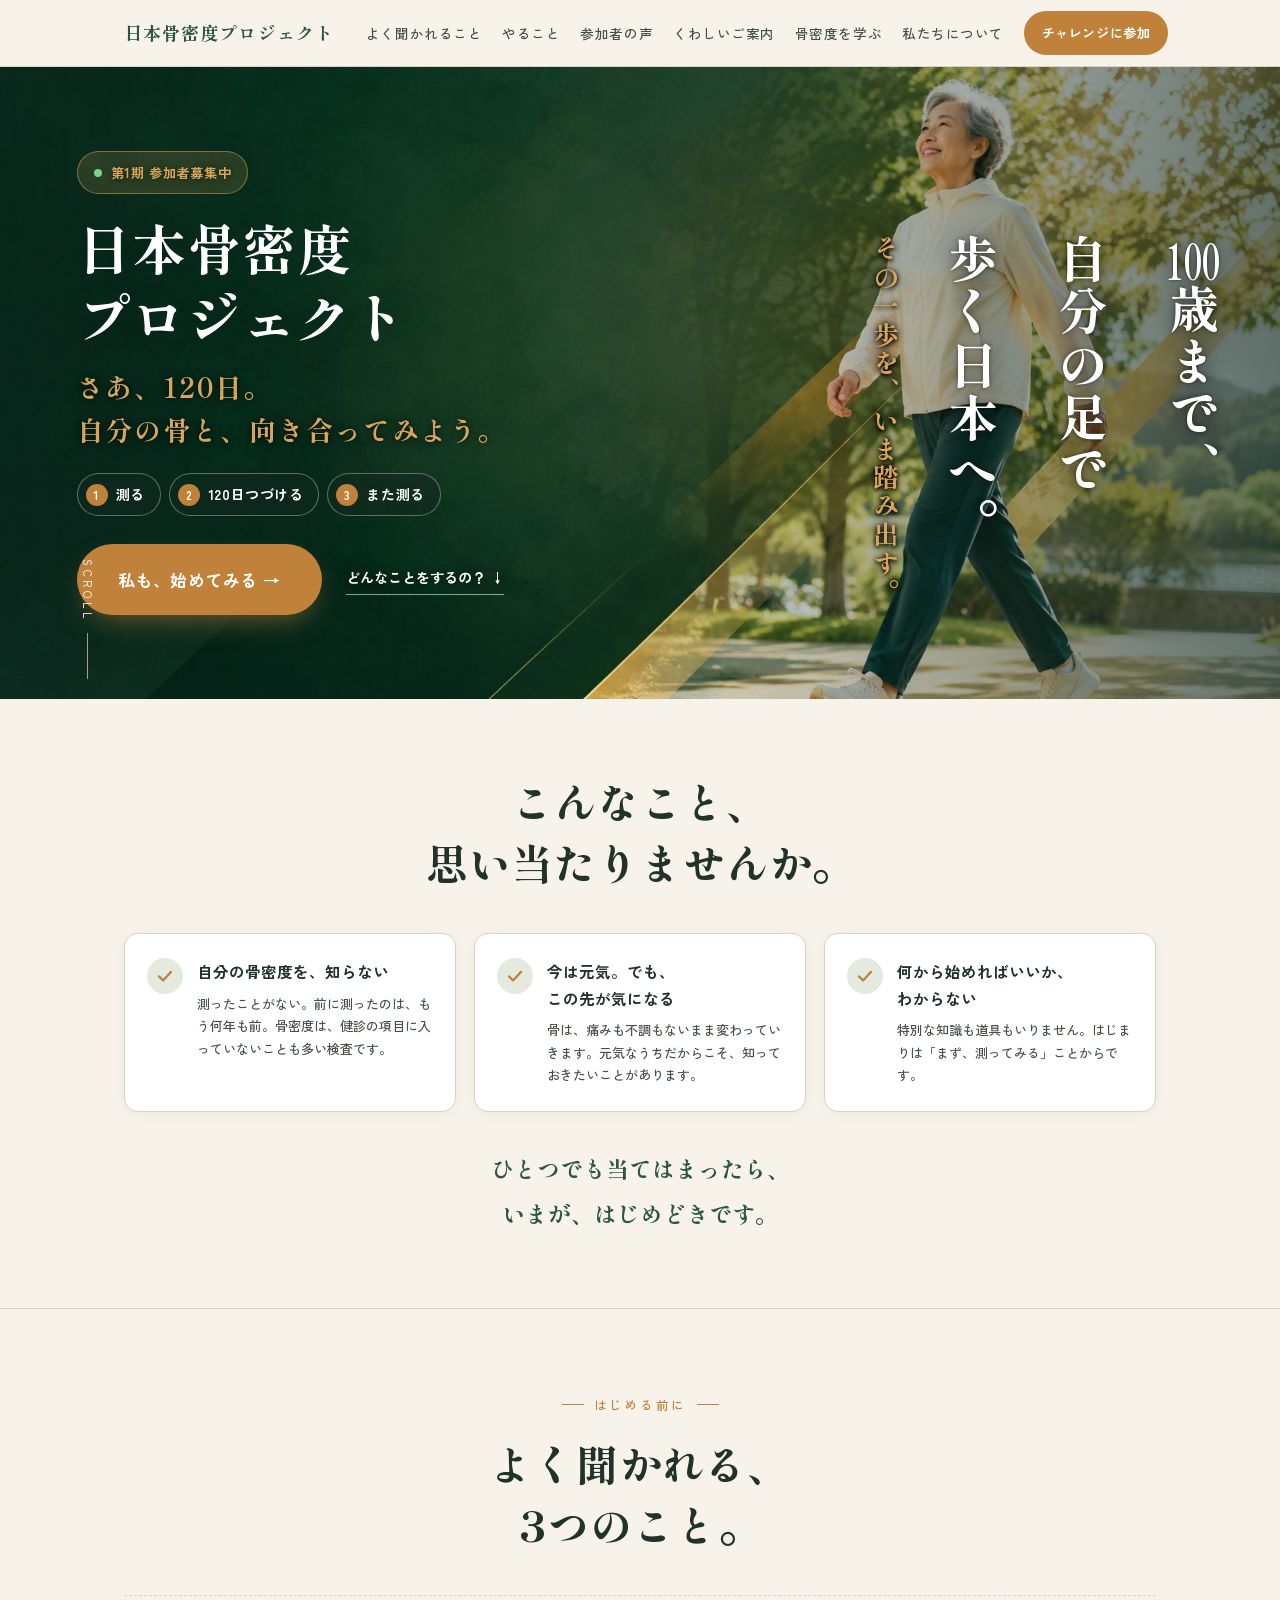
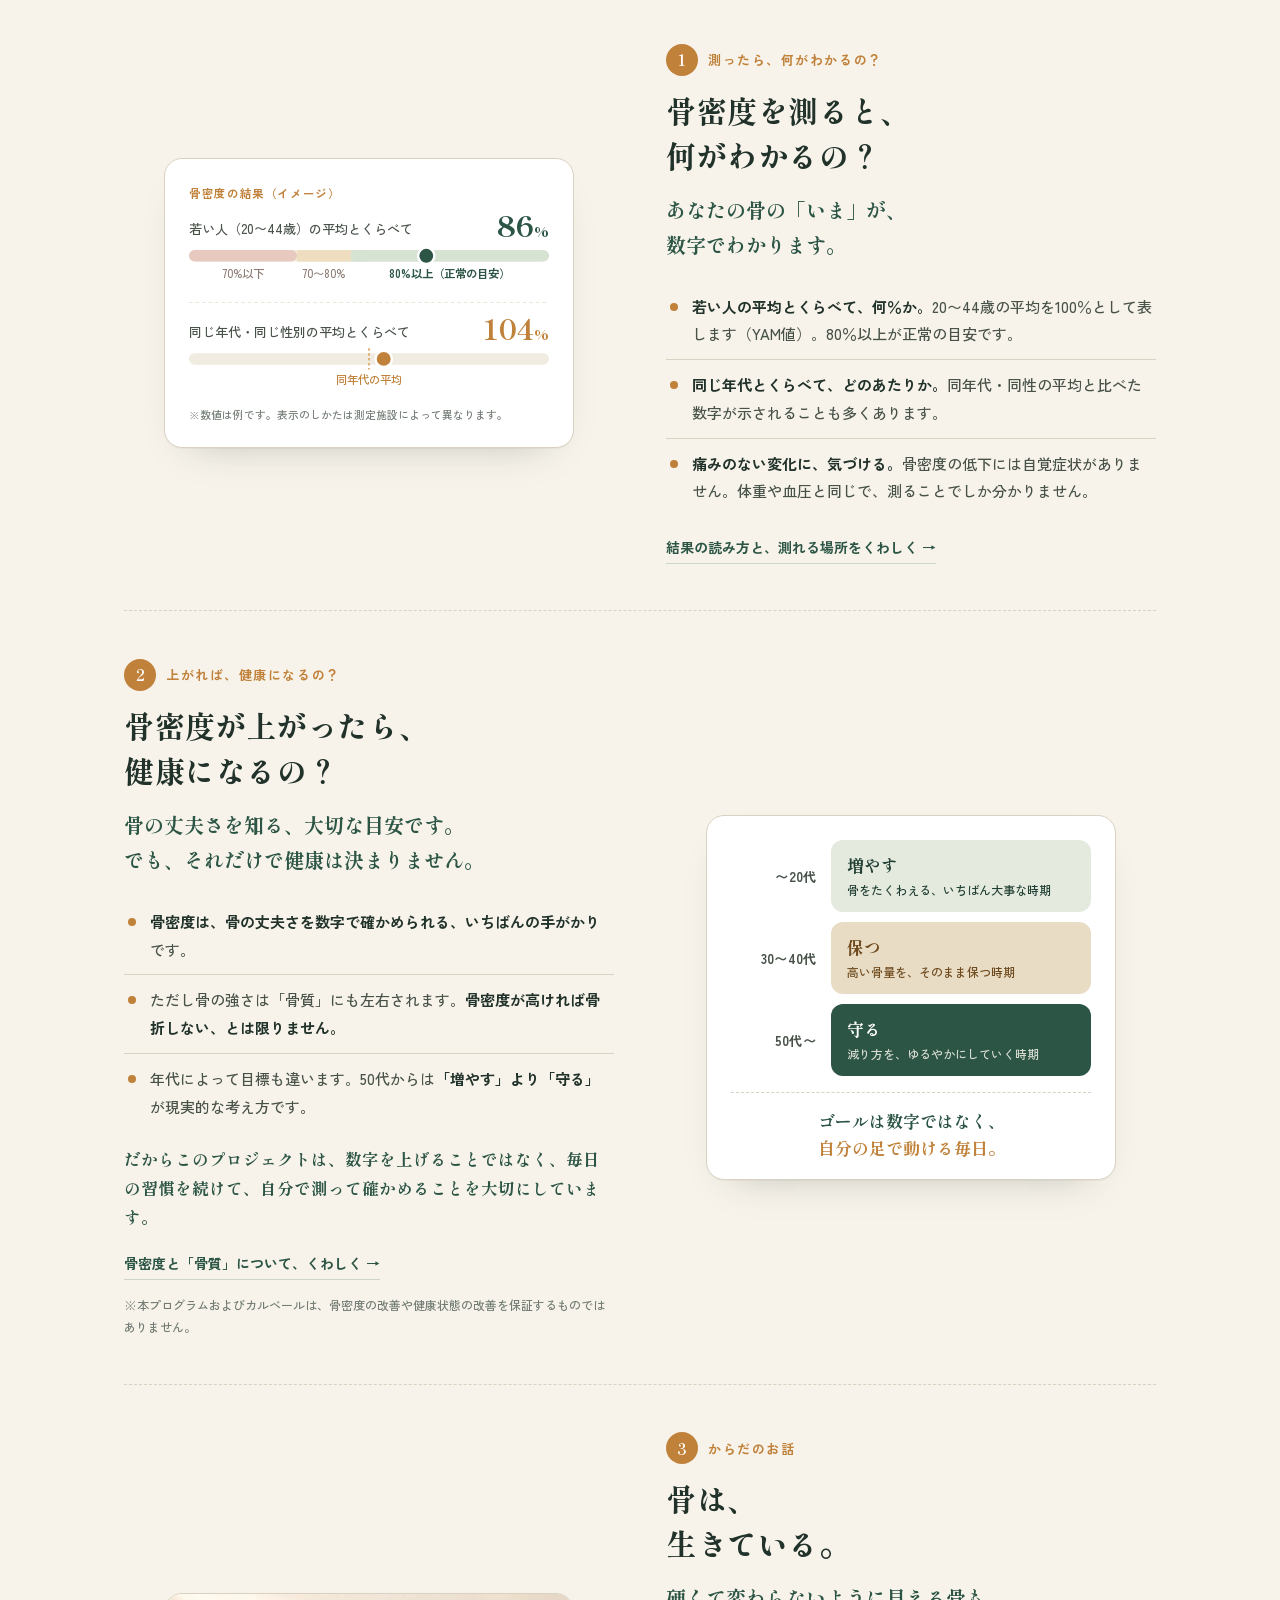
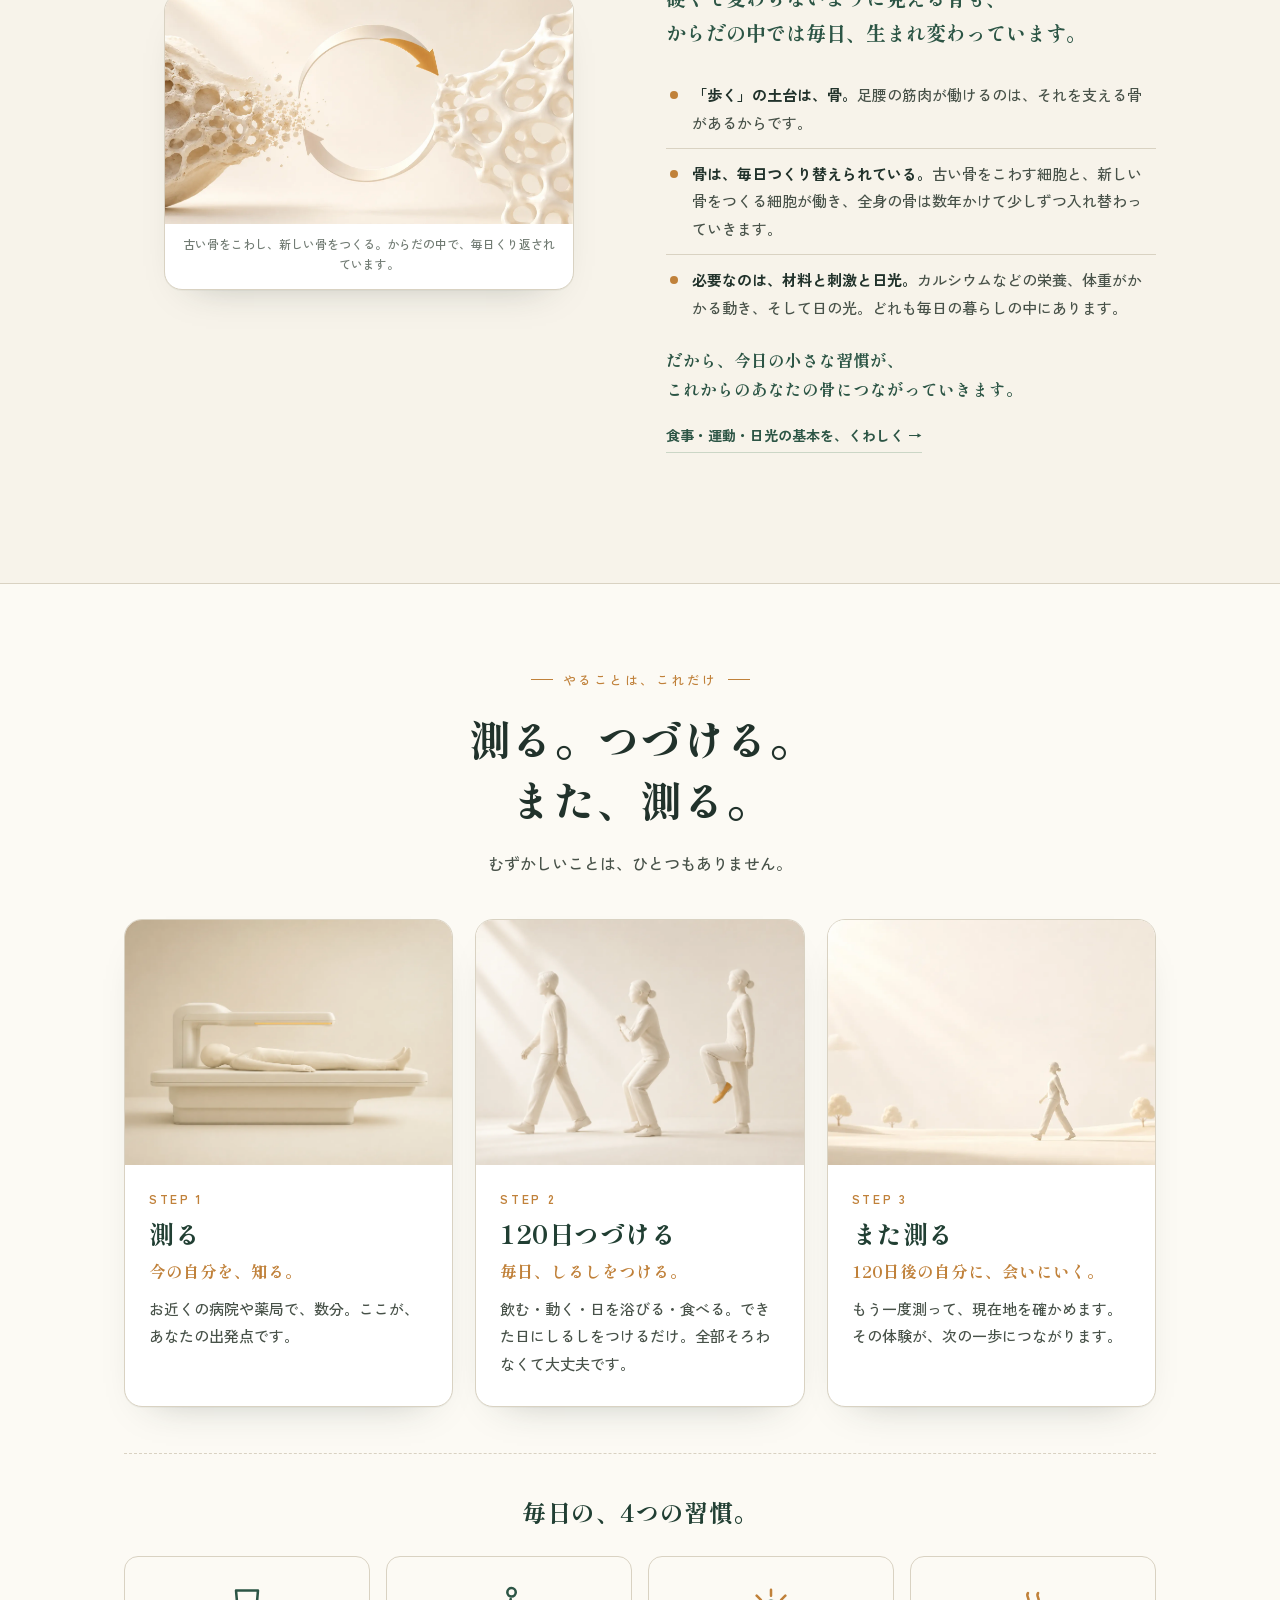
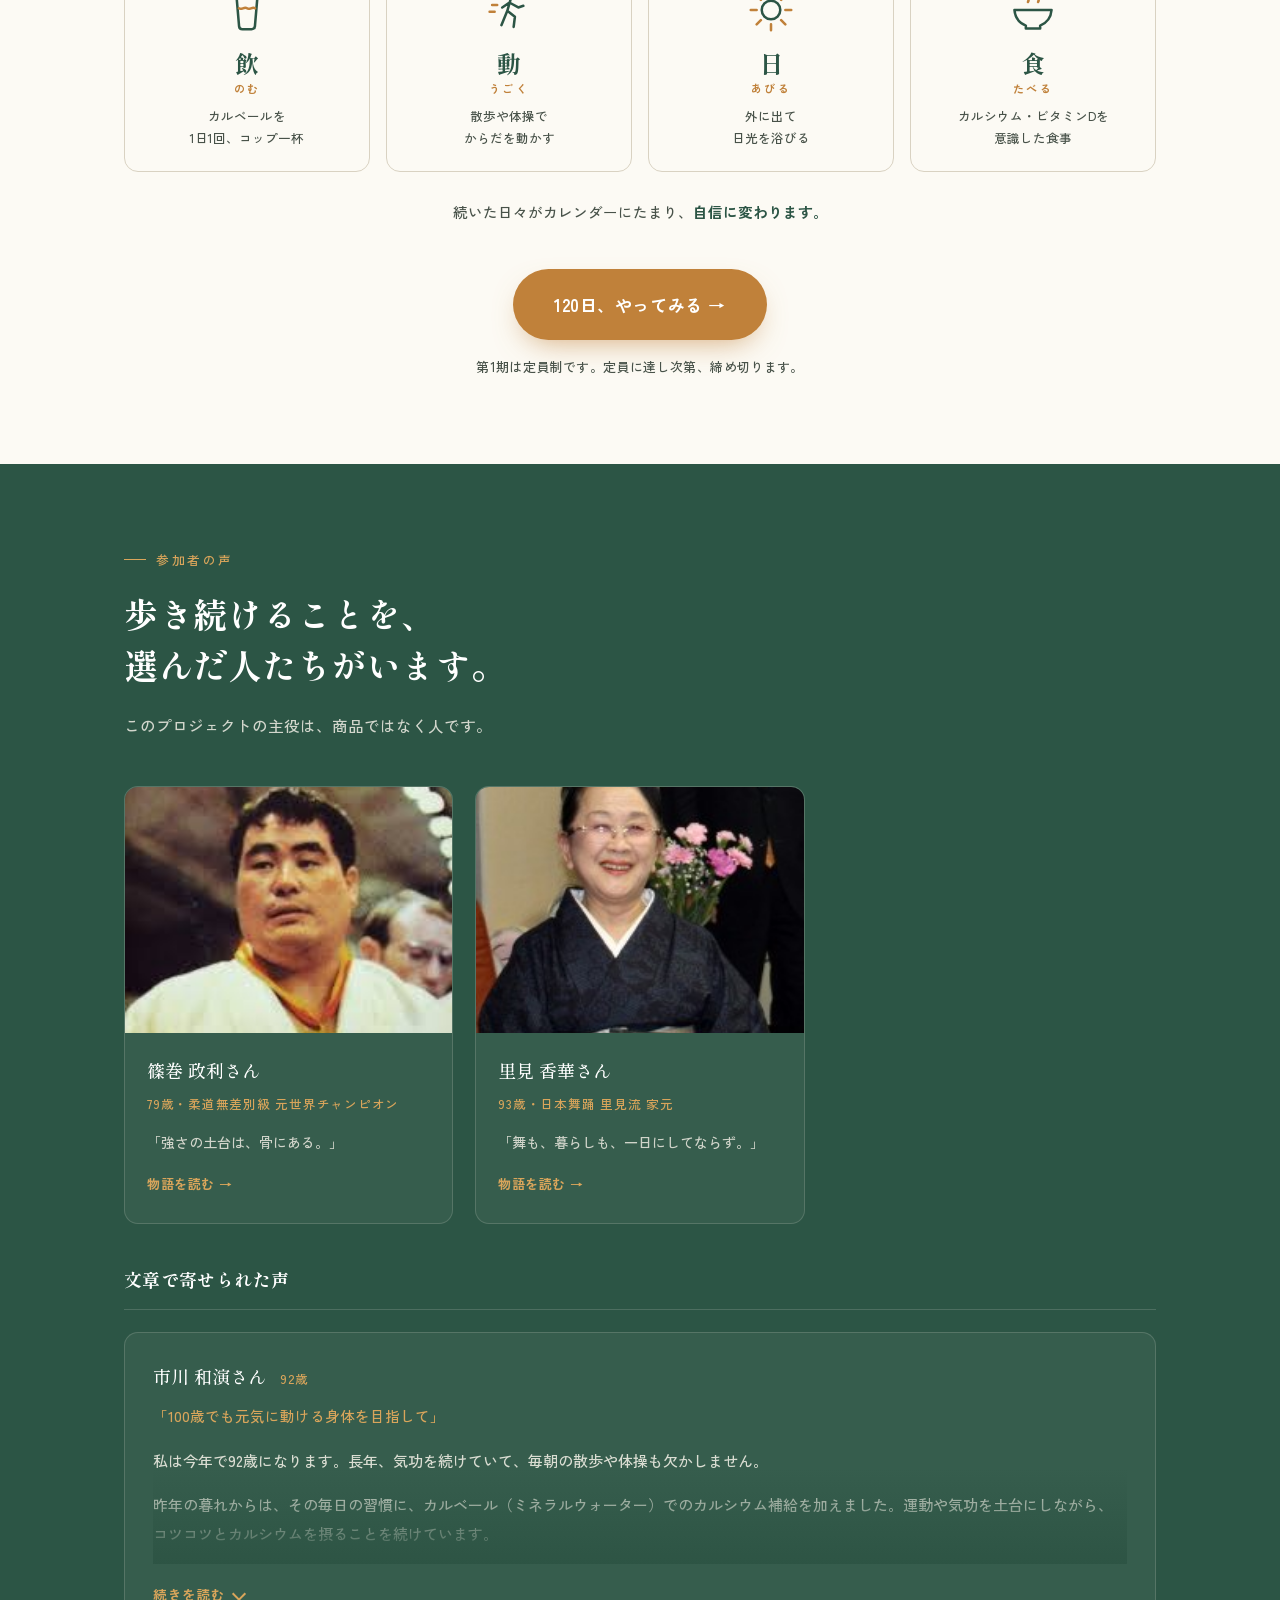
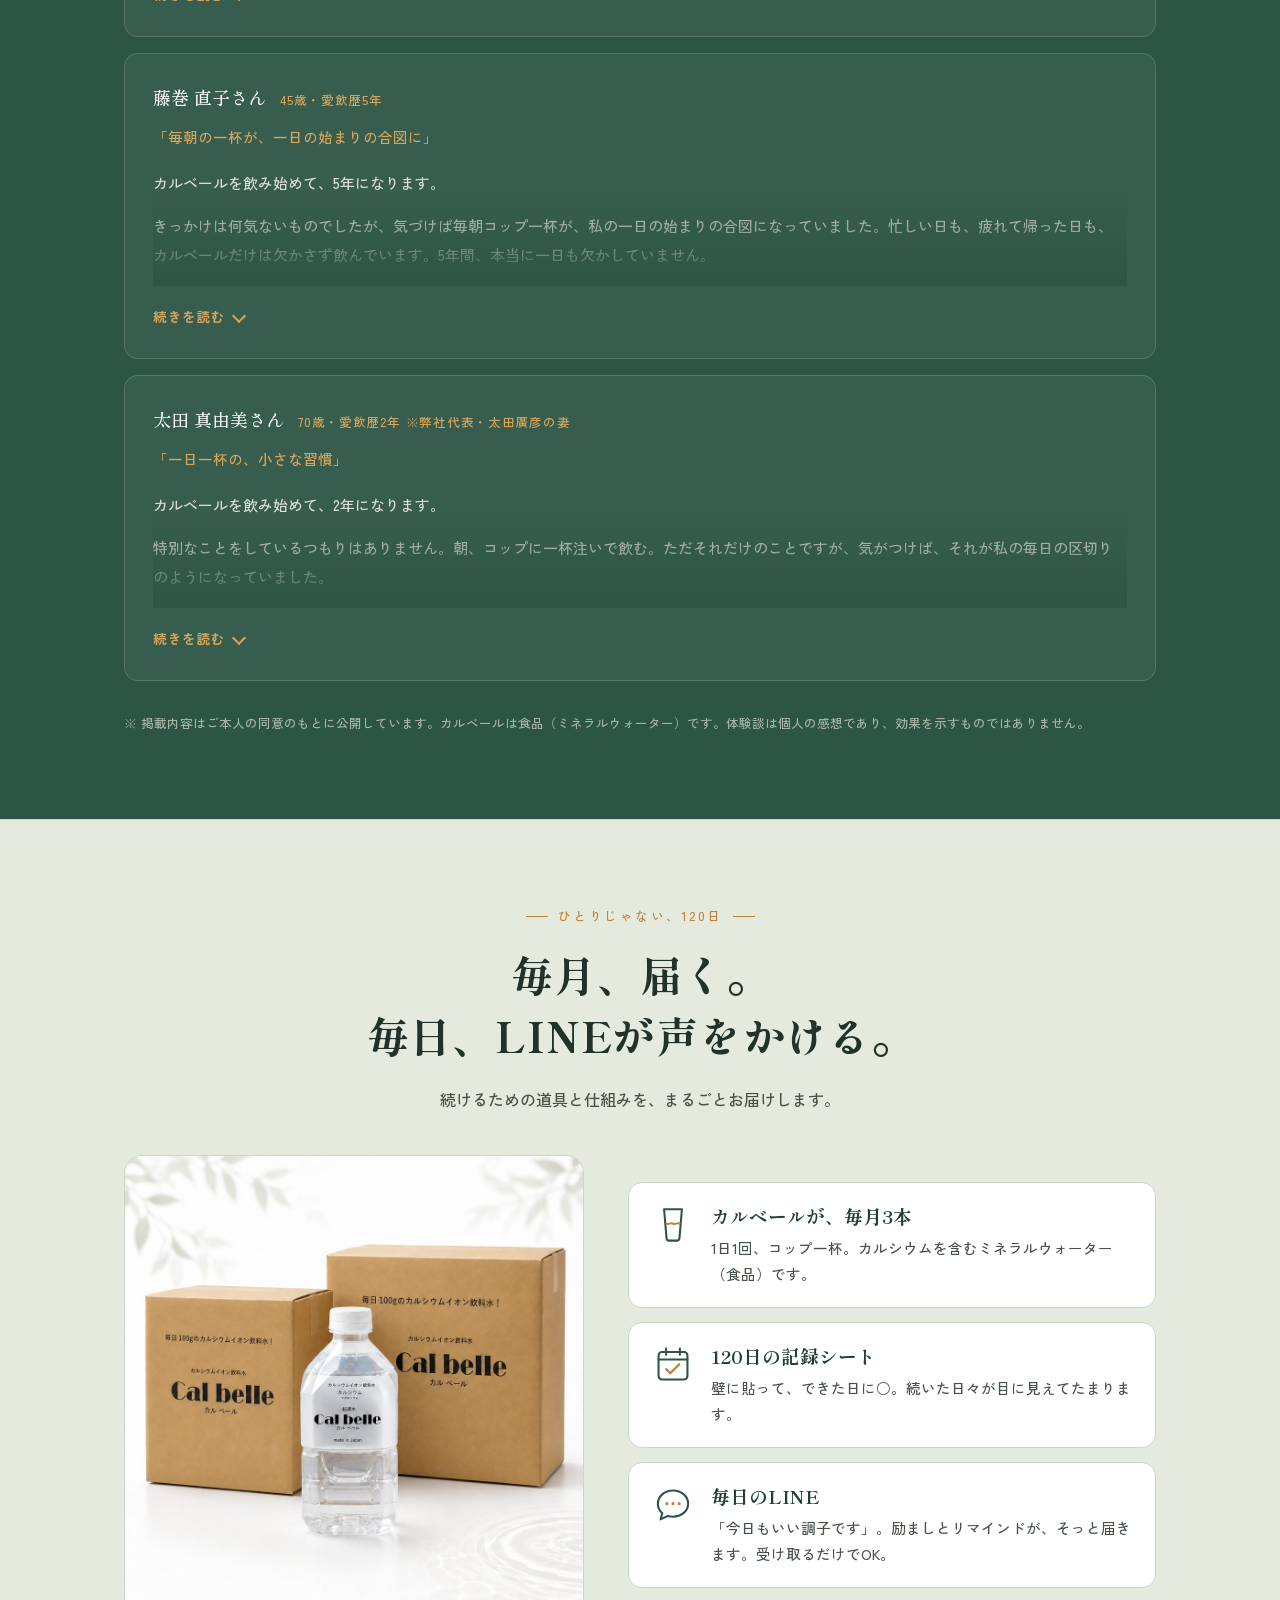
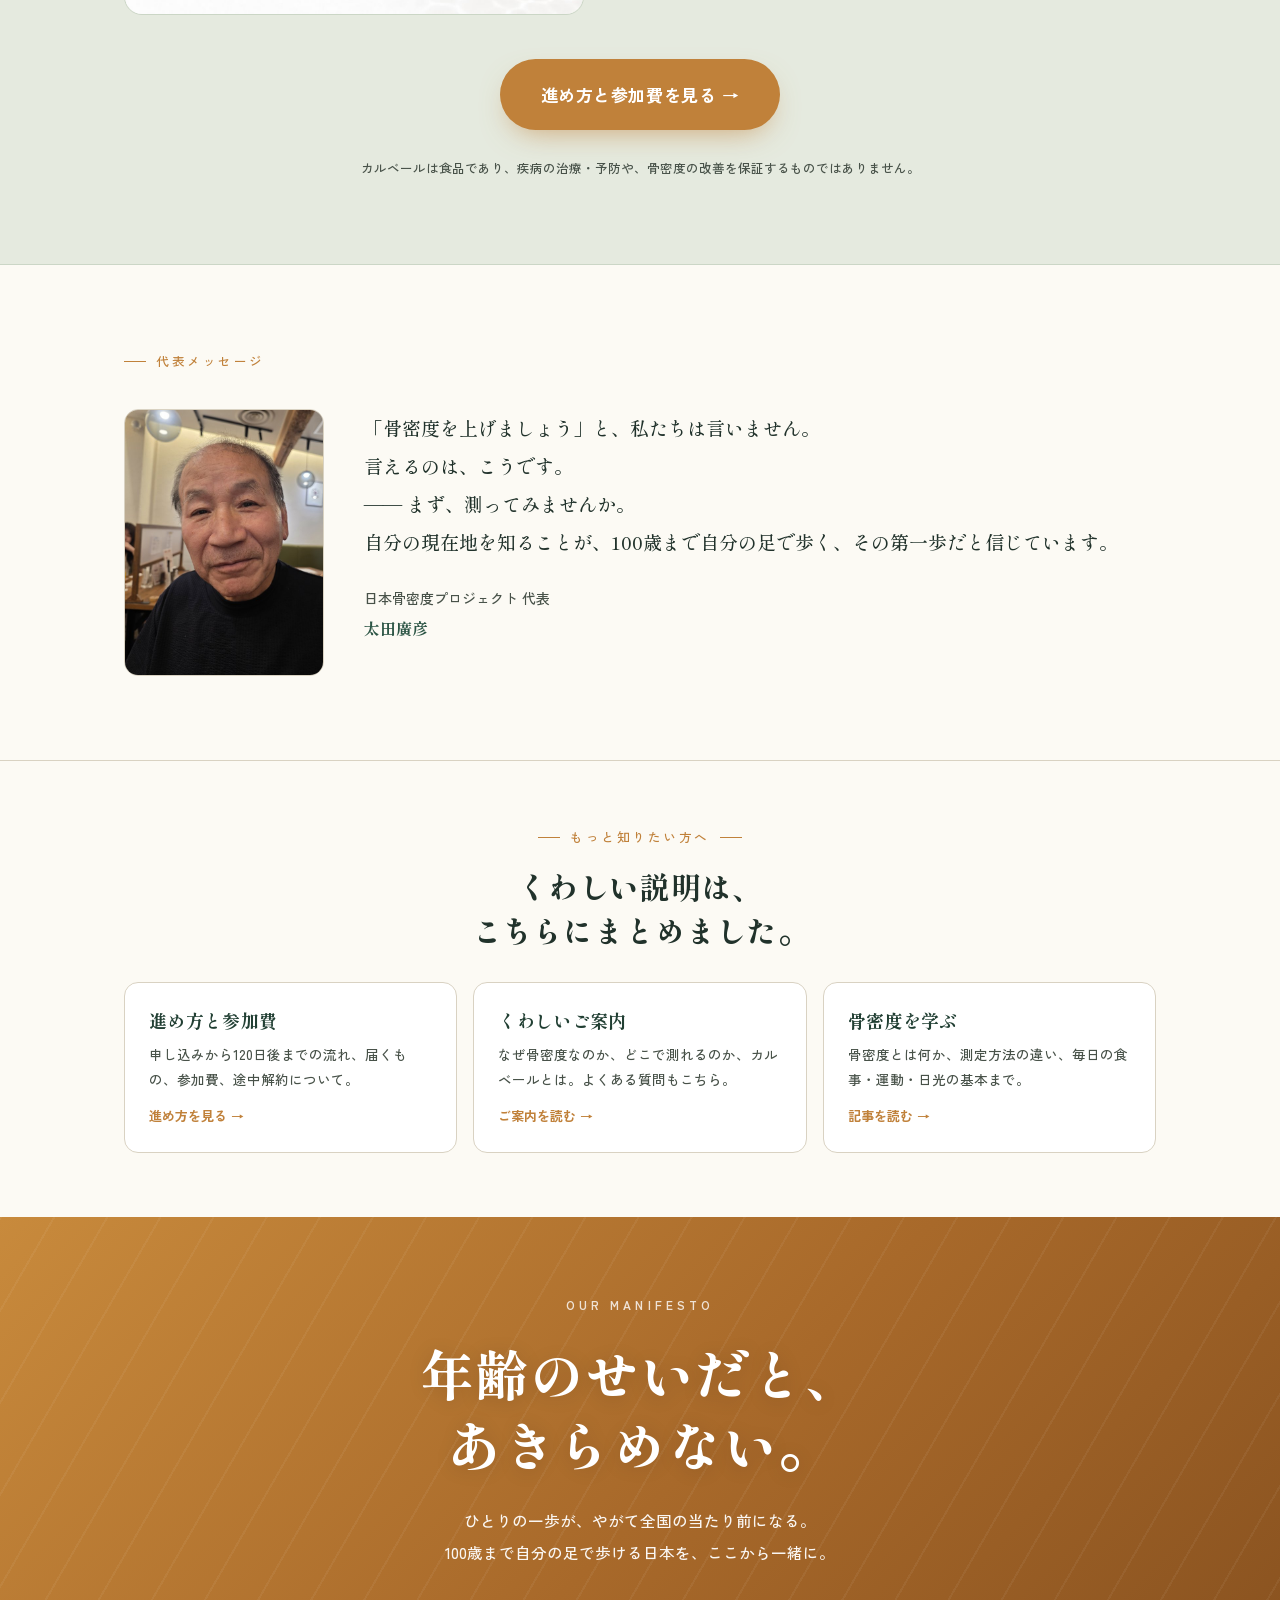
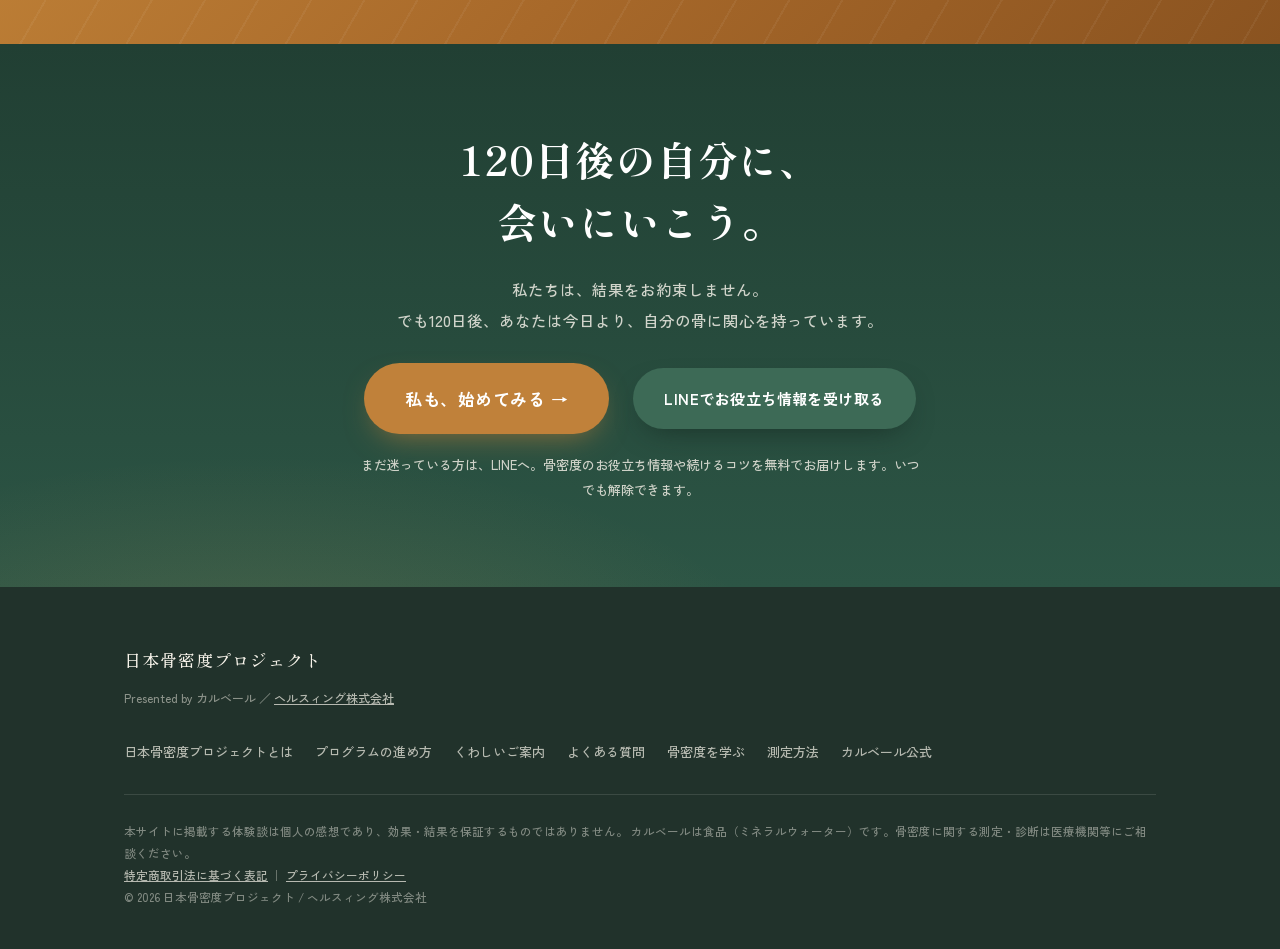
==== commit 8f878e60: "Add files via upload" ====
--- a/index.html
+++ b/index.html
@@ -629,6 +629,8 @@
 .btn-lg{padding:18px 40px;font-size:17px;}
 .cta-sub{margin-top:14px;font-size:13px;color:var(--muted);letter-spacing:.03em;}
 
+.site-header .wrap{gap:32px;}
+@media(min-width:1081px) and (max-width:1320px){.nav{gap:20px;}}
 /* hero */
 .hero h1.brand-title{font-size:clamp(30px,4.6vw,54px);line-height:1.28;font-weight:800;}
 .hero-call{
@@ -658,6 +660,7 @@
 .hero-cta{align-items:center;gap:14px 24px;margin-top:28px;}
 
 /* 共感 */
+.fit-card p{word-break:keep-all;overflow-wrap:anywhere;}
 .fit .fit-close{
   text-align:center;margin-top:34px;font-family:"Shippori Mincho B1",serif;font-weight:700;
   font-size:clamp(18px,3.4vw,23px);color:var(--pine);
@@ -739,6 +742,47 @@
   .btn-lg{width:100%;justify-content:center;padding:18px 20px;}
   .center-head{margin-bottom:30px;}
 }
+
+/* ===== v3.1: はじめる前に知っておきたい3つのこと ===== */
+.know{background:var(--ivory);border-top:1px solid var(--line);}
+.know-item{display:grid;grid-template-columns:1fr 1fr;gap:52px;align-items:center;padding:46px 0;border-top:1px dashed var(--line);}
+.know-item:first-of-type{border-top:none;padding-top:8px;}
+.know-item.rev .know-vis{order:2;}
+.know-q{display:inline-flex;align-items:center;gap:10px;font-size:13px;font-weight:700;letter-spacing:.12em;color:var(--amber);}
+.know-q b{font-family:"Shippori Mincho B1",serif;font-size:15px;color:#fff;background:var(--amber);border-radius:50%;width:32px;height:32px;display:inline-flex;align-items:center;justify-content:center;letter-spacing:0;}
+.know-item h3{font-size:clamp(22px,4.2vw,30px);font-weight:800;color:var(--ink);line-height:1.5;margin:12px 0 6px;}
+.know-ans{font-family:"Shippori Mincho B1",serif;font-weight:700;font-size:clamp(17px,2.8vw,20px);color:var(--pine);line-height:1.75;margin-top:14px;}
+.know-pts{list-style:none;margin:20px 0 0;padding:0;}
+.know-pts li{position:relative;padding:11px 0 11px 26px;border-top:1px solid var(--line);font-size:15px;color:var(--muted);line-height:1.85;}
+.know-pts li:first-child{border-top:none;}
+.know-pts li::before{content:"";position:absolute;left:4px;top:21px;width:8px;height:8px;border-radius:50%;background:var(--amber);}
+.know-pts li b{color:var(--ink);}
+.know-link{display:inline-block;margin-top:18px;font-size:14px;font-weight:700;color:var(--pine);text-decoration:none;border-bottom:1px solid var(--sage-line);padding-bottom:2px;}
+.know-link:hover{color:var(--amber);border-color:var(--amber);}
+.know-note{font-size:12px;color:#727c74;line-height:1.8;margin-top:14px;}
+.know-vis{background:#fff;border:1px solid var(--line);border-radius:18px;box-shadow:var(--shadow);overflow:hidden;}
+.know-vis.pad{padding:24px 24px 18px;}
+.know-vis img{width:100%;height:auto;display:block;}
+.know-vis svg{width:100%;height:auto;display:block;}
+.know-vis figcaption{font-size:12px;color:#727c74;text-align:center;line-height:1.7;margin-top:10px;}
+.know-vis.img figcaption{padding:0 18px 14px;}
+/* 年代ごとの目標 */
+.stage{display:flex;flex-direction:column;gap:10px;}
+.stage-row{display:grid;grid-template-columns:86px 1fr;align-items:center;gap:14px;}
+.stage-row .age{font-size:13.5px;font-weight:700;color:var(--muted);text-align:right;}
+.stage-row .bar{border-radius:12px;padding:13px 16px;font-family:"Shippori Mincho B1",serif;font-weight:700;font-size:17px;line-height:1.4;}
+.stage-row .bar small{display:block;font-family:"Zen Kaku Gothic New",sans-serif;font-weight:500;font-size:12px;margin-top:3px;line-height:1.6;}
+.stage-row.s1 .bar{background:var(--sage);color:var(--pine-deep);}
+.stage-row.s2 .bar{background:#E9DCC4;color:#6E4A1E;}
+.stage-row.s3 .bar{background:var(--pine);color:#fff;}
+.stage-row.s3 .bar small{color:rgba(247,243,234,.85);}
+.stage-goal{margin-top:16px;padding-top:14px;border-top:1px dashed var(--line);text-align:center;font-family:"Shippori Mincho B1",serif;font-weight:700;font-size:17px;color:var(--pine);line-height:1.6;}
+.stage-goal span{color:var(--amber);}
+@media(max-width:880px){
+  .know-item{grid-template-columns:1fr;gap:24px;padding:40px 0;}
+  .know-item.rev .know-vis{order:0;}
+  .know-vis{max-width:520px;width:100%;margin:0 auto;}
+}
 </style>
 </head>
 <body>
@@ -749,9 +793,9 @@
       <span class="mark">日本骨密度プロジェクト</span>
     </a>
     <nav class="nav" id="siteNav">
+      <a href="#know">よく聞かれること</a>
       <a href="#do">やること</a>
       <a href="#people">参加者の声</a>
-      <a href="#challenge">届くもの</a>
       <a href="guide.html">くわしいご案内</a>
       <a href="/bone/">骨密度を学ぶ</a>
       <a href="/about/">私たちについて</a>
@@ -796,23 +840,119 @@
 <section class="fit" id="fit">
   <div class="wrap">
     <div class="center-head">
-      <h2>こんな気持ち、<br>ありませんか。</h2>
+      <h2>こんなこと、<br>思い当たりませんか。</h2>
     </div>
     <div class="fit-grid">
       <div class="fit-card">
         <div class="ck"><svg viewBox="0 0 24 24" fill="none" aria-hidden="true"><path d="M4 12.5l5.5 5.5L20 6.5" stroke="#C0813A" stroke-width="3" stroke-linecap="round" stroke-linejoin="round"/></svg></div>
-        <div><p>骨密度が、気になりはじめた</p><small>健診で指摘された。身近な人の骨折を見た。きっかけは、人それぞれです。</small></div>
+        <div><p>自分の骨密度を、<wbr>知らない</p><small>測ったことがない。前に測ったのは、もう何年も前。骨密度は、健診の項目に入っていないことも多い検査です。</small></div>
       </div>
       <div class="fit-card">
         <div class="ck"><svg viewBox="0 0 24 24" fill="none" aria-hidden="true"><path d="M4 12.5l5.5 5.5L20 6.5" stroke="#C0813A" stroke-width="3" stroke-linecap="round" stroke-linejoin="round"/></svg></div>
-        <div><p>何から始めればいいか、迷っている</p><small>特別な知識はいりません。「まず、測ってみる」から始まります。</small></div>
+        <div><p>今は元気。<wbr>でも、<wbr>この先が気になる</p><small>骨は、痛みも不調もないまま変わっていきます。元気なうちだからこそ、知っておきたいことがあります。</small></div>
       </div>
       <div class="fit-card">
         <div class="ck"><svg viewBox="0 0 24 24" fill="none" aria-hidden="true"><path d="M4 12.5l5.5 5.5L20 6.5" stroke="#C0813A" stroke-width="3" stroke-linecap="round" stroke-linejoin="round"/></svg></div>
-        <div><p>ひとりでは、なかなか続かない</p><small>毎日のLINEと記録シートが、120日間そっと伴走します。</small></div>
+        <div><p>何から始めればいいか、<wbr>わからない</p><small>特別な知識も道具もいりません。はじまりは「まず、測ってみる」ことからです。</small></div>
       </div>
     </div>
-    <p class="fit-close">その気持ちが、はじまりの合図です。</p>
+    <p class="fit-close">ひとつでも当てはまったら、<br>いまが、はじめどきです。</p>
+  </div>
+</section>
+
+
+<!-- KNOW: はじめる前に知っておきたい3つのこと -->
+<section class="know" id="know">
+  <div class="wrap">
+    <div class="center-head">
+      <div class="kicker">はじめる前に</div>
+      <h2>よく聞かれる、<br>3つのこと。</h2>
+    </div>
+
+    <!-- Q1 -->
+    <div class="know-item">
+      <figure class="know-vis pad" aria-label="骨密度の結果のイメージ">
+        <svg viewBox="0 0 440 300" role="img">
+          <text x="0" y="18" fill="#C0813A" font-size="14" font-weight="700" letter-spacing="2" font-family="Zen Kaku Gothic New,sans-serif">骨密度の結果（イメージ）</text>
+          <text x="0" y="62" fill="#485249" font-size="16" font-family="Zen Kaku Gothic New,sans-serif">若い人（20〜44歳）の平均とくらべて</text>
+          <text x="440" y="66" fill="#2C5545" font-size="34" font-weight="800" text-anchor="end" font-family="Shippori Mincho B1,serif">86<tspan font-size="18">%</tspan></text>
+          <rect x="0" y="82" width="440" height="14" rx="7" fill="#F1ECE1"/>
+          <rect x="0" y="82" width="132" height="14" rx="7" fill="#E7C9C0"/>
+          <rect x="132" y="82" width="66" height="14" fill="#EFDDBF"/>
+          <rect x="198" y="82" width="242" height="14" rx="7" fill="#D6E2D2"/>
+          <rect x="198" y="82" width="20" height="14" fill="#D6E2D2"/>
+          <circle cx="290" cy="89" r="10" fill="#2C5545" stroke="#fff" stroke-width="3"/>
+          <text x="66" y="116" fill="#8c7b74" font-size="14" text-anchor="middle" font-family="Zen Kaku Gothic New,sans-serif">70%以下</text>
+          <text x="165" y="116" fill="#8c7b74" font-size="14" text-anchor="middle" font-family="Zen Kaku Gothic New,sans-serif">70〜80%</text>
+          <text x="319" y="116" fill="#2C5545" font-size="14" font-weight="700" text-anchor="middle" font-family="Zen Kaku Gothic New,sans-serif">80%以上（正常の目安）</text>
+          <line x1="0" y1="146" x2="440" y2="146" stroke="#E4DDCD" stroke-dasharray="4 4"/>
+          <text x="0" y="188" fill="#485249" font-size="16" font-family="Zen Kaku Gothic New,sans-serif">同じ年代・同じ性別の平均とくらべて</text>
+          <text x="440" y="192" fill="#C0813A" font-size="34" font-weight="800" text-anchor="end" font-family="Shippori Mincho B1,serif">104<tspan font-size="18">%</tspan></text>
+          <rect x="0" y="208" width="440" height="14" rx="7" fill="#F1ECE1"/>
+          <line x1="220" y1="202" x2="220" y2="228" stroke="#D9A55B" stroke-width="2" stroke-dasharray="3 3"/>
+          <text x="220" y="246" fill="#C0813A" font-size="14" text-anchor="middle" font-family="Zen Kaku Gothic New,sans-serif">同年代の平均</text>
+          <circle cx="238" cy="215" r="10" fill="#C0813A" stroke="#fff" stroke-width="3"/>
+          <text x="0" y="288" fill="#727c74" font-size="13" font-family="Zen Kaku Gothic New,sans-serif">※数値は例です。表示のしかたは測定施設によって異なります。</text>
+        </svg>
+      </figure>
+      <div>
+        <div class="know-q"><b>1</b>測ったら、何がわかるの？</div>
+        <h3>骨密度を測ると、<br>何がわかるの？</h3>
+        <p class="know-ans">あなたの骨の「いま」が、<br>数字でわかります。</p>
+        <ul class="know-pts">
+          <li><b>若い人の平均とくらべて、何％か。</b>20〜44歳の平均を100％として表します（YAM値）。80％以上が正常の目安です。</li>
+          <li><b>同じ年代とくらべて、どのあたりか。</b>同年代・同性の平均と比べた数字が示されることも多くあります。</li>
+          <li><b>痛みのない変化に、気づける。</b>骨密度の低下には自覚症状がありません。体重や血圧と同じで、測ることでしか分かりません。</li>
+        </ul>
+        <a class="know-link" href="/bone/measure/">結果の読み方と、測れる場所をくわしく →</a>
+      </div>
+    </div>
+
+    <!-- Q2 -->
+    <div class="know-item rev">
+      <figure class="know-vis pad" aria-label="年代ごとの骨の目標">
+        <div class="stage">
+          <div class="stage-row s1"><span class="age">〜20代</span><div class="bar">増やす<small>骨をたくわえる、いちばん大事な時期</small></div></div>
+          <div class="stage-row s2"><span class="age">30〜40代</span><div class="bar">保つ<small>高い骨量を、そのまま保つ時期</small></div></div>
+          <div class="stage-row s3"><span class="age">50代〜</span><div class="bar">守る<small>減り方を、ゆるやかにしていく時期</small></div></div>
+        </div>
+        <p class="stage-goal">ゴールは数字ではなく、<br><span>自分の足で動ける毎日。</span></p>
+      </figure>
+      <div>
+        <div class="know-q"><b>2</b>上がれば、健康になるの？</div>
+        <h3>骨密度が上がったら、<br>健康になるの？</h3>
+        <p class="know-ans">骨の丈夫さを知る、大切な目安です。<br>でも、それだけで健康は決まりません。</p>
+        <ul class="know-pts">
+          <li><b>骨密度は、骨の丈夫さを数字で確かめられる、いちばんの手がかり</b>です。</li>
+          <li>ただし骨の強さは「骨質」にも左右されます。<b>骨密度が高ければ骨折しない、とは限りません。</b></li>
+          <li>年代によって目標も違います。50代からは<b>「増やす」より「守る」</b>が現実的な考え方です。</li>
+        </ul>
+        <p class="know-ans" style="font-size:16.5px;">だからこのプロジェクトは、数字を上げることではなく、毎日の習慣を続けて、自分で測って確かめることを大切にしています。</p>
+        <a class="know-link" href="/bone/about/">骨密度と「骨質」について、くわしく →</a>
+        <p class="know-note">※本プログラムおよびカルベールは、骨密度の改善や健康状態の改善を保証するものではありません。</p>
+      </div>
+    </div>
+
+    <!-- Q3 -->
+    <div class="know-item">
+      <figure class="know-vis img">
+        <img src="/assets/img/bone-measure-05-remodeling.webp" alt="古い骨がこわされ、新しい骨がつくられる「骨の作り替え」のイメージ" width="1600" height="900" loading="lazy">
+        <figcaption>古い骨をこわし、新しい骨をつくる。からだの中で、毎日くり返されています。</figcaption>
+      </figure>
+      <div>
+        <div class="know-q"><b>3</b>からだのお話</div>
+        <h3>骨は、<br>生きている。</h3>
+        <p class="know-ans">硬くて変わらないように見える骨も、<br>からだの中では毎日、生まれ変わっています。</p>
+        <ul class="know-pts">
+          <li><b>「歩く」の土台は、骨。</b>足腰の筋肉が働けるのは、それを支える骨があるからです。</li>
+          <li><b>骨は、毎日つくり替えられている。</b>古い骨をこわす細胞と、新しい骨をつくる細胞が働き、全身の骨は数年かけて少しずつ入れ替わっていきます。</li>
+          <li><b>必要なのは、材料と刺激と日光。</b>カルシウムなどの栄養、体重がかかる動き、そして日の光。どれも毎日の暮らしの中にあります。</li>
+        </ul>
+        <p class="know-ans" style="font-size:16.5px;">だから、今日の小さな習慣が、<br>これからのあなたの骨につながっていきます。</p>
+        <a class="know-link" href="/bone/improve/">食事・運動・日光の基本を、くわしく →</a>
+      </div>
+    </div>
+
   </div>
 </section>
 
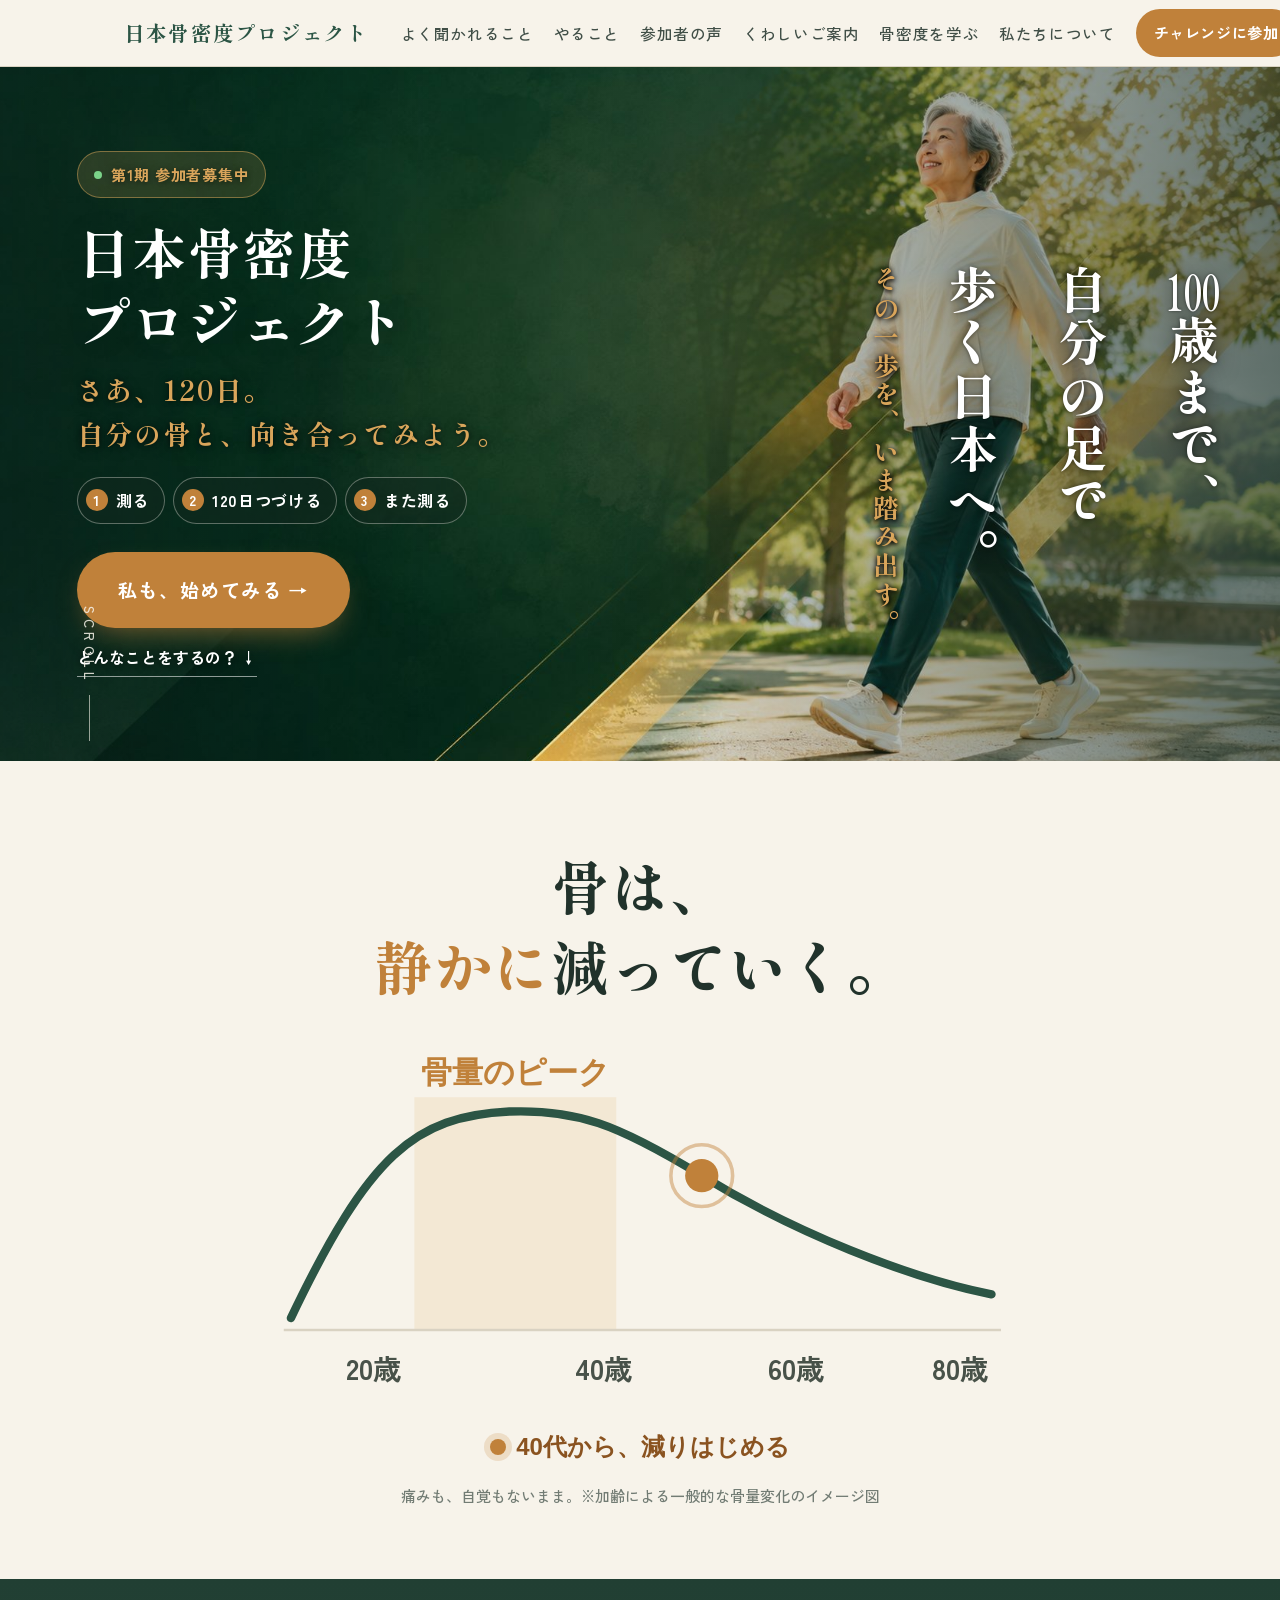
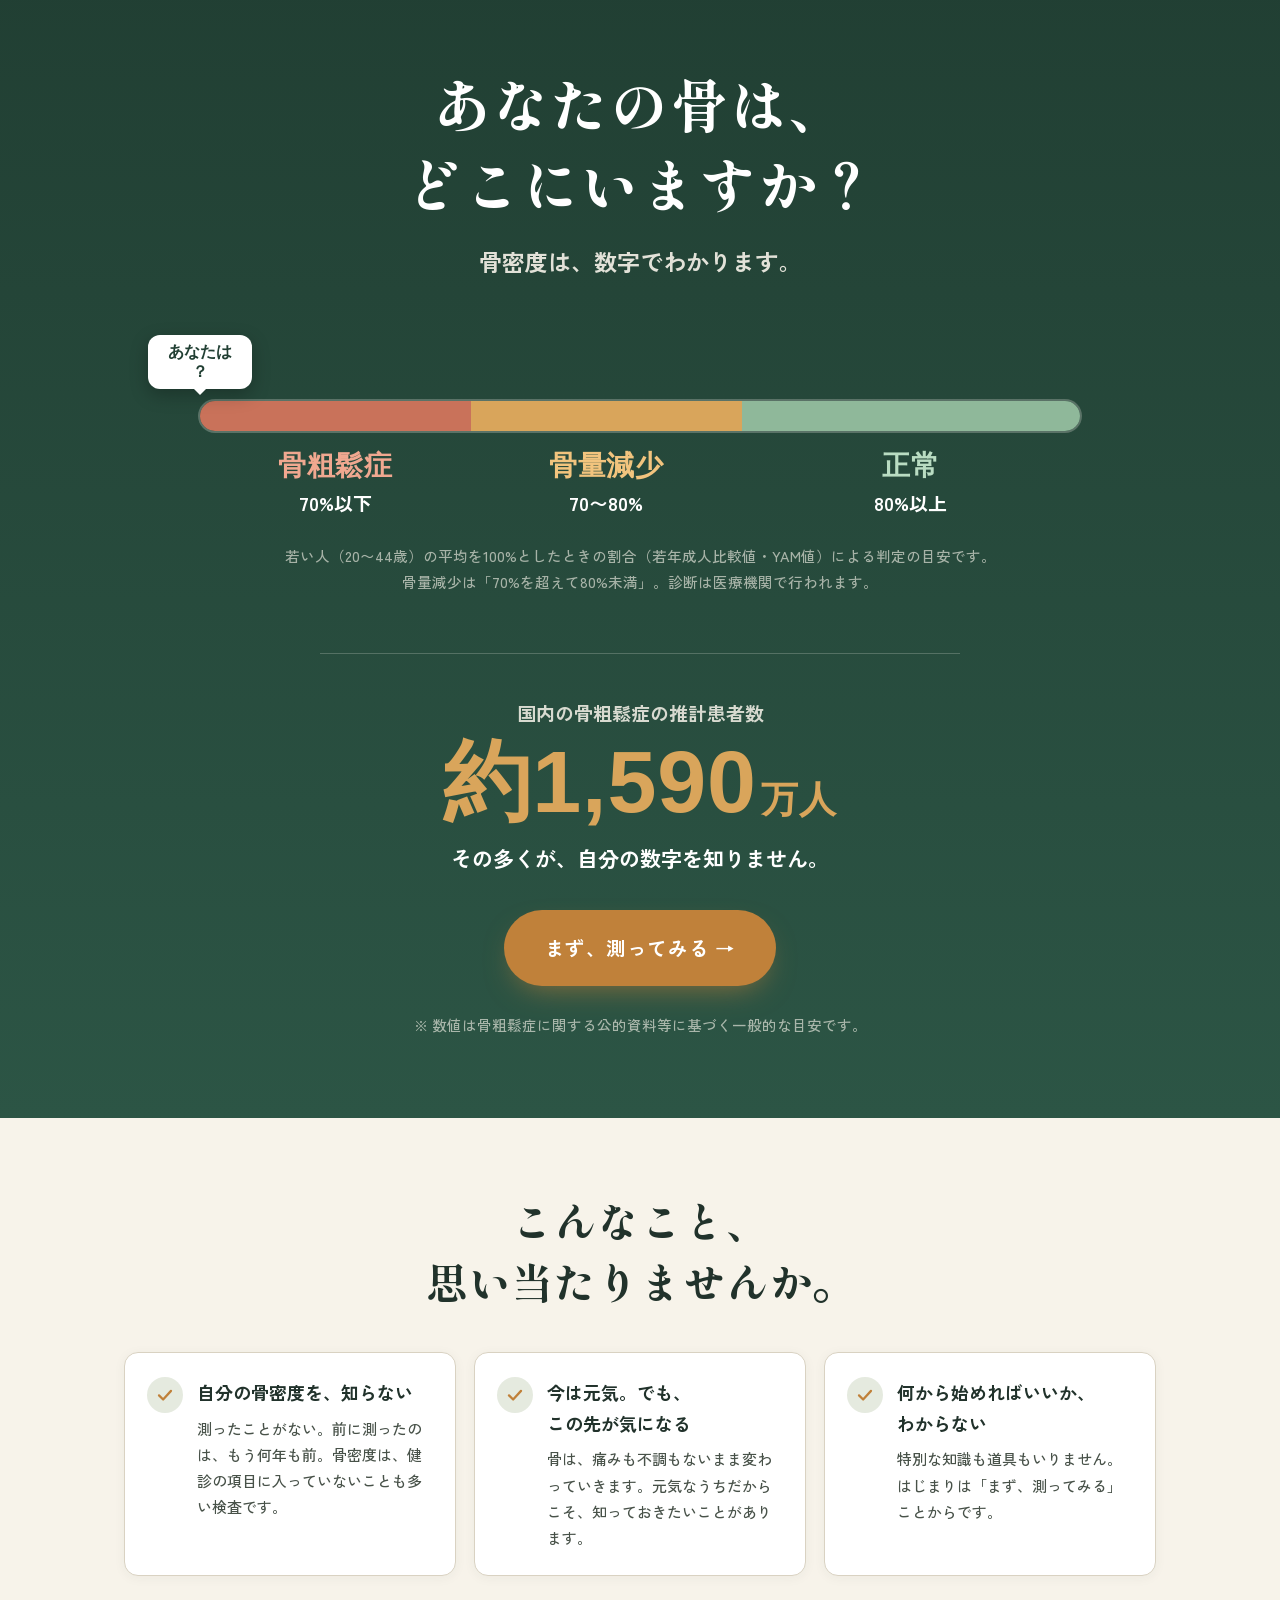
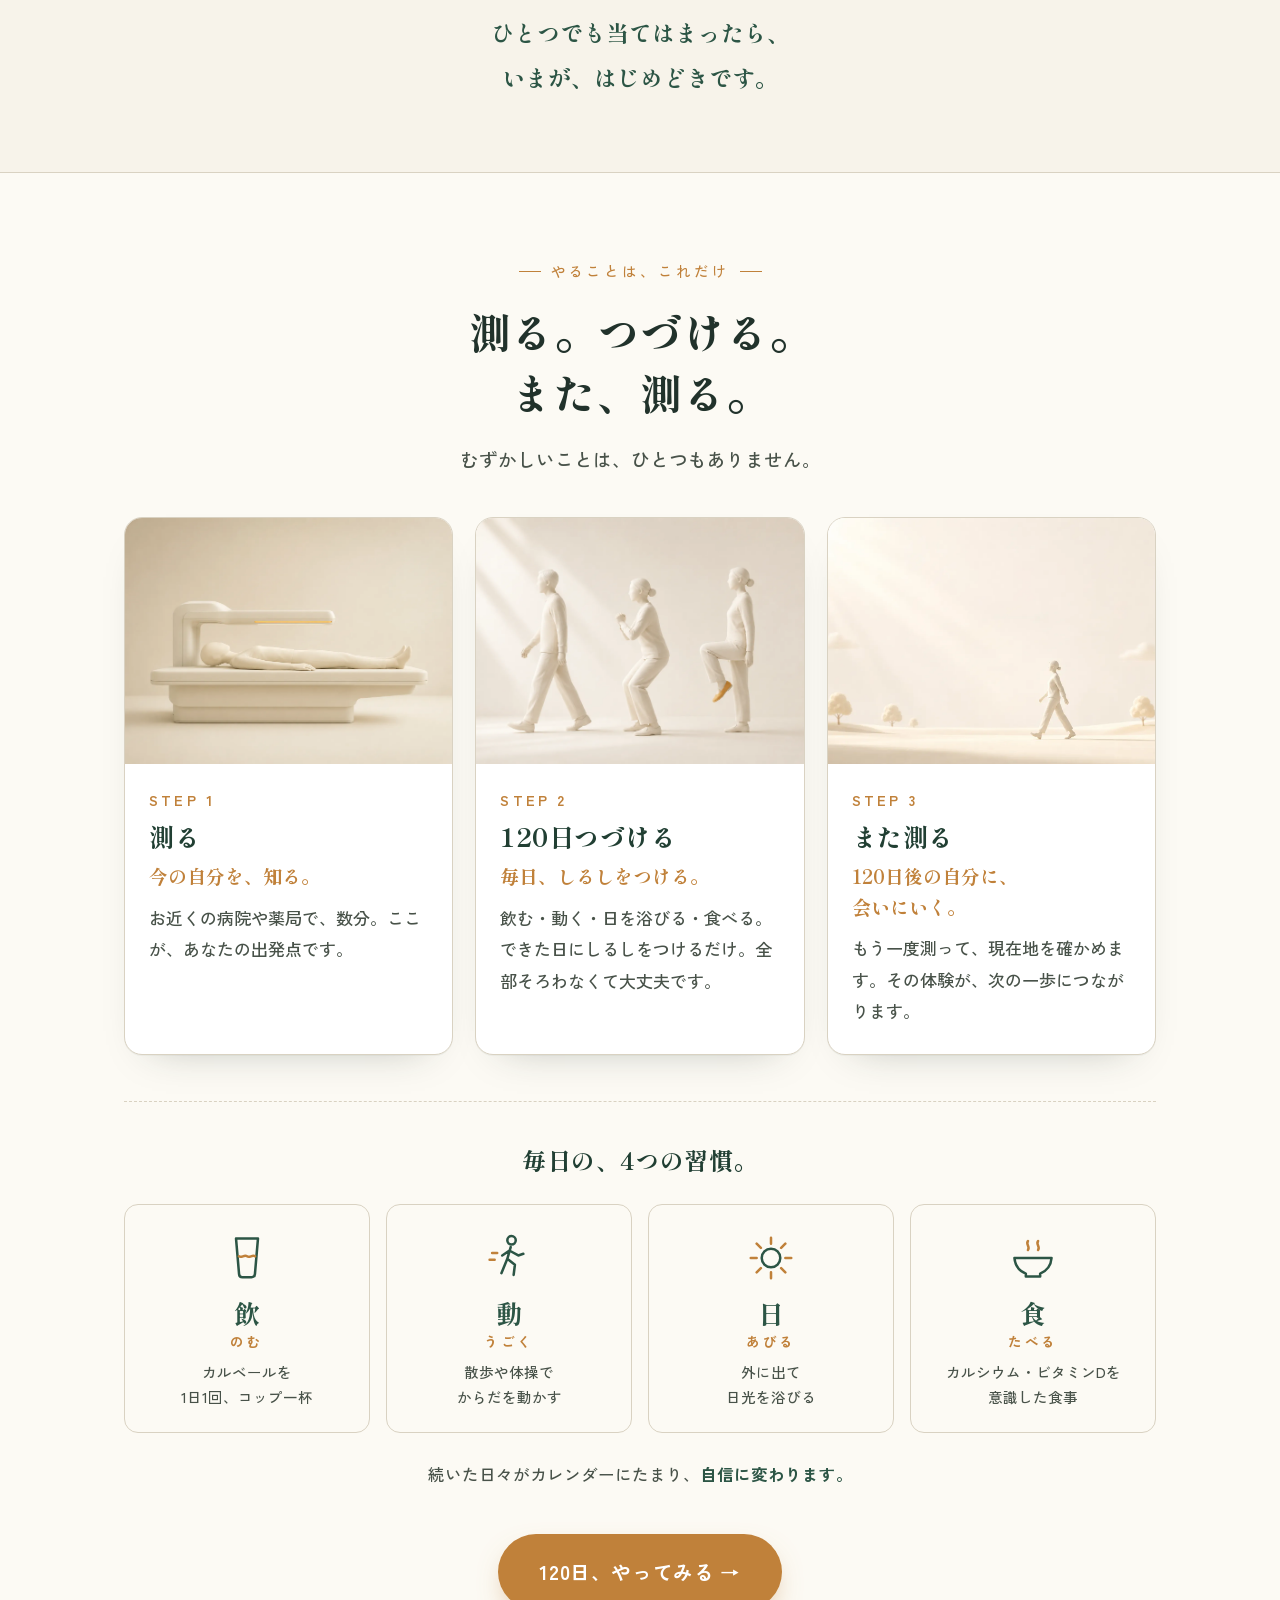
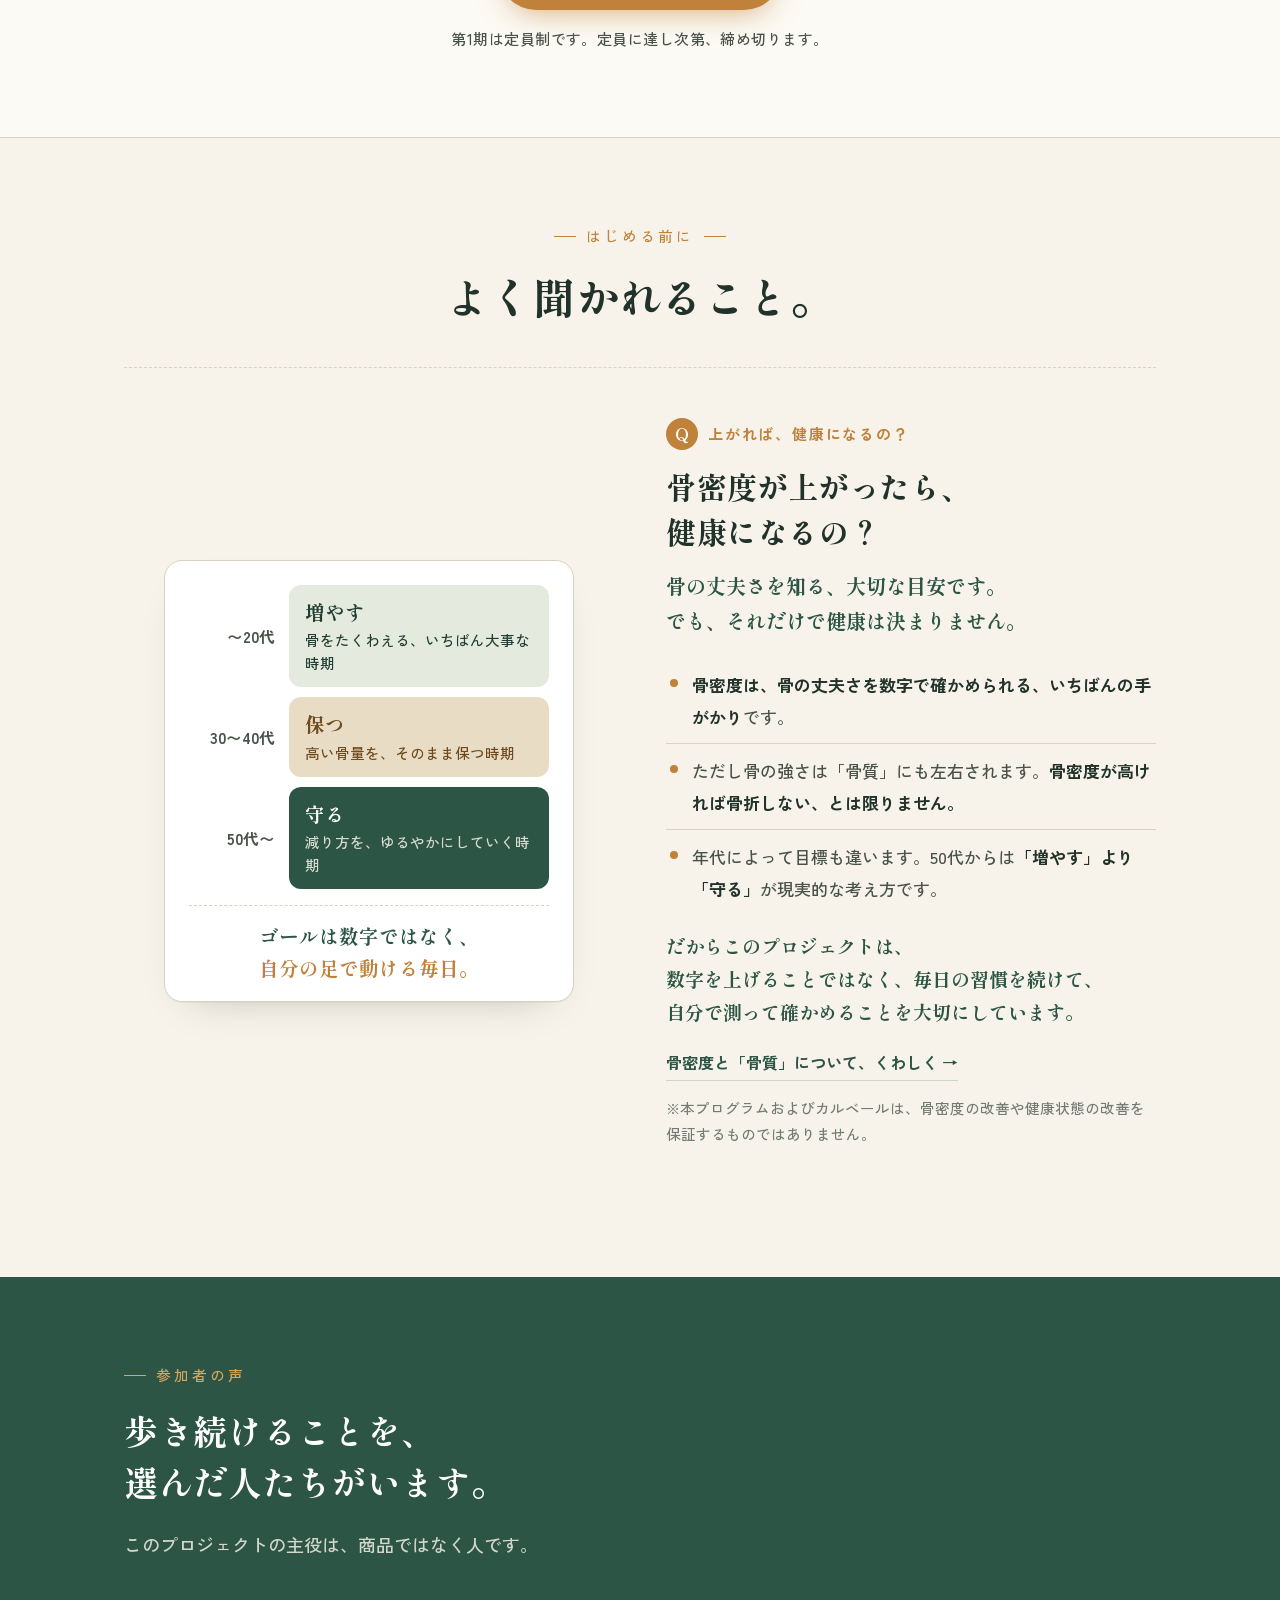
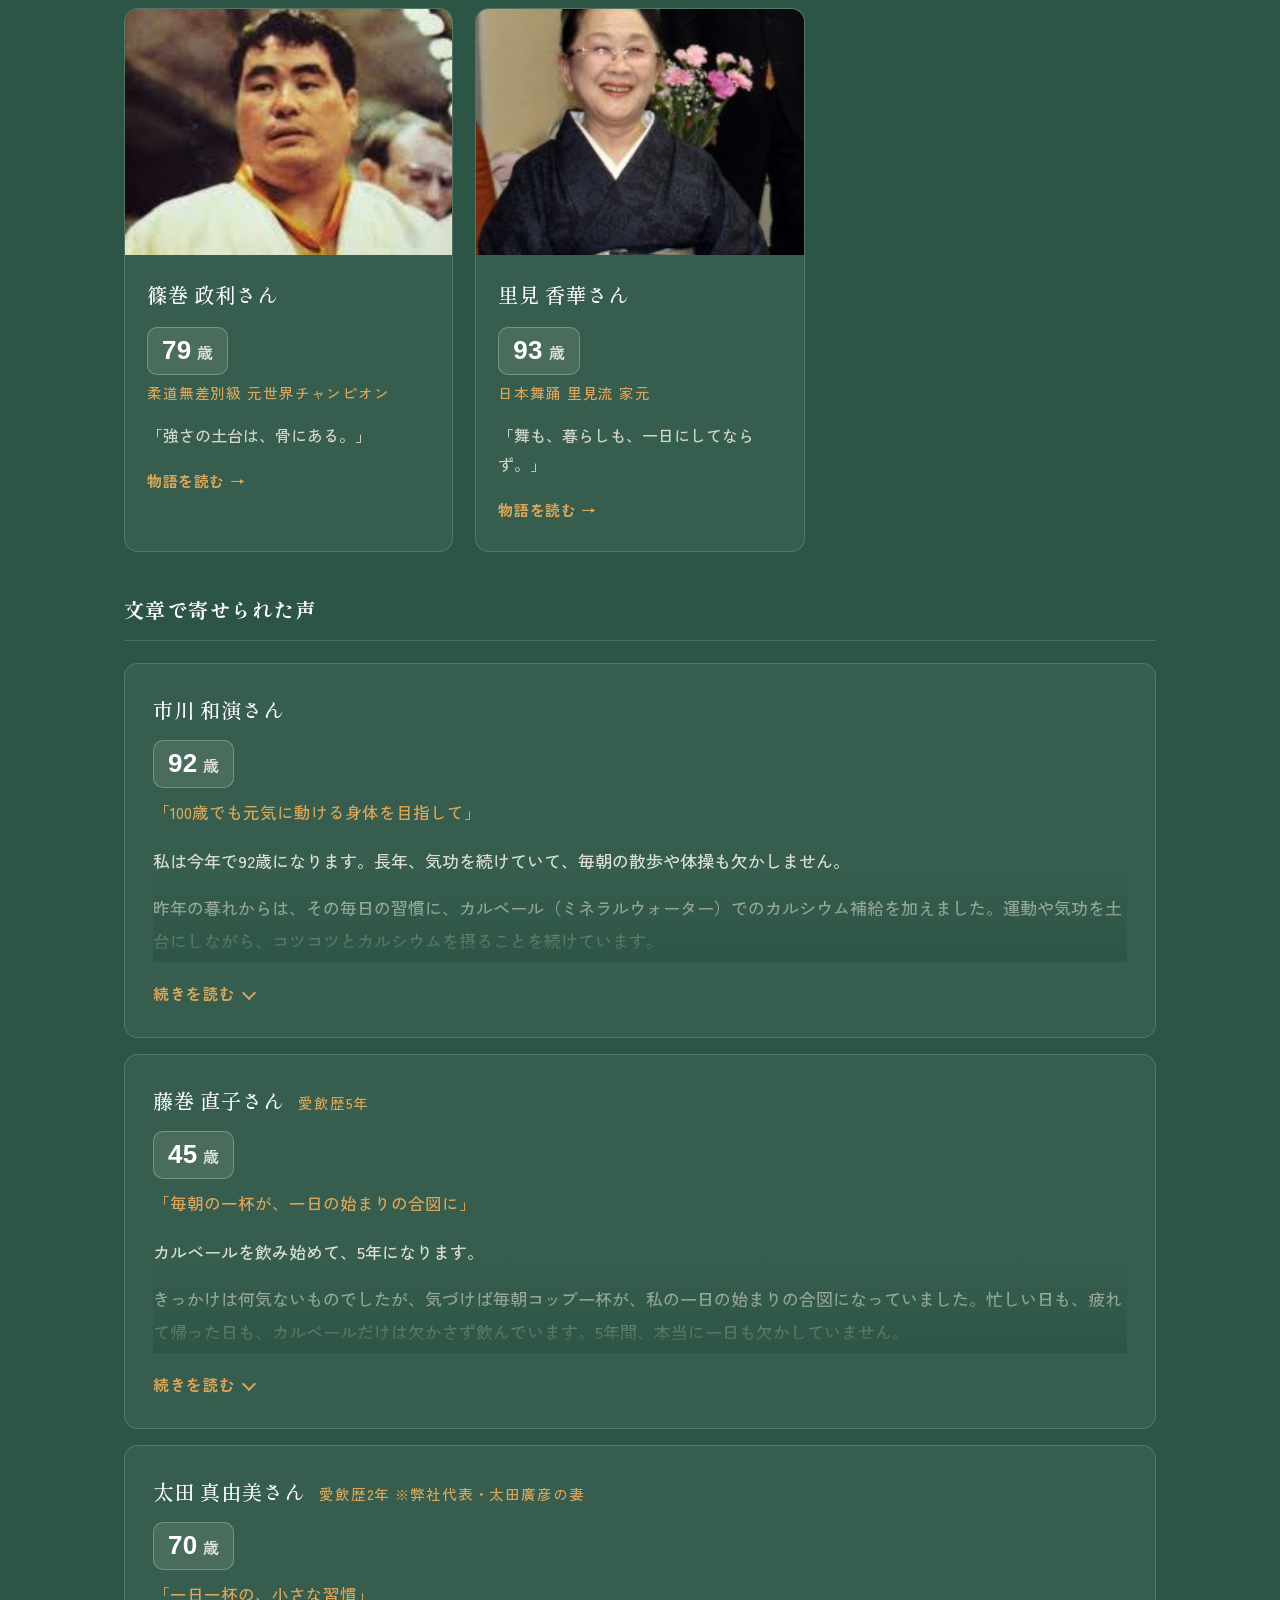
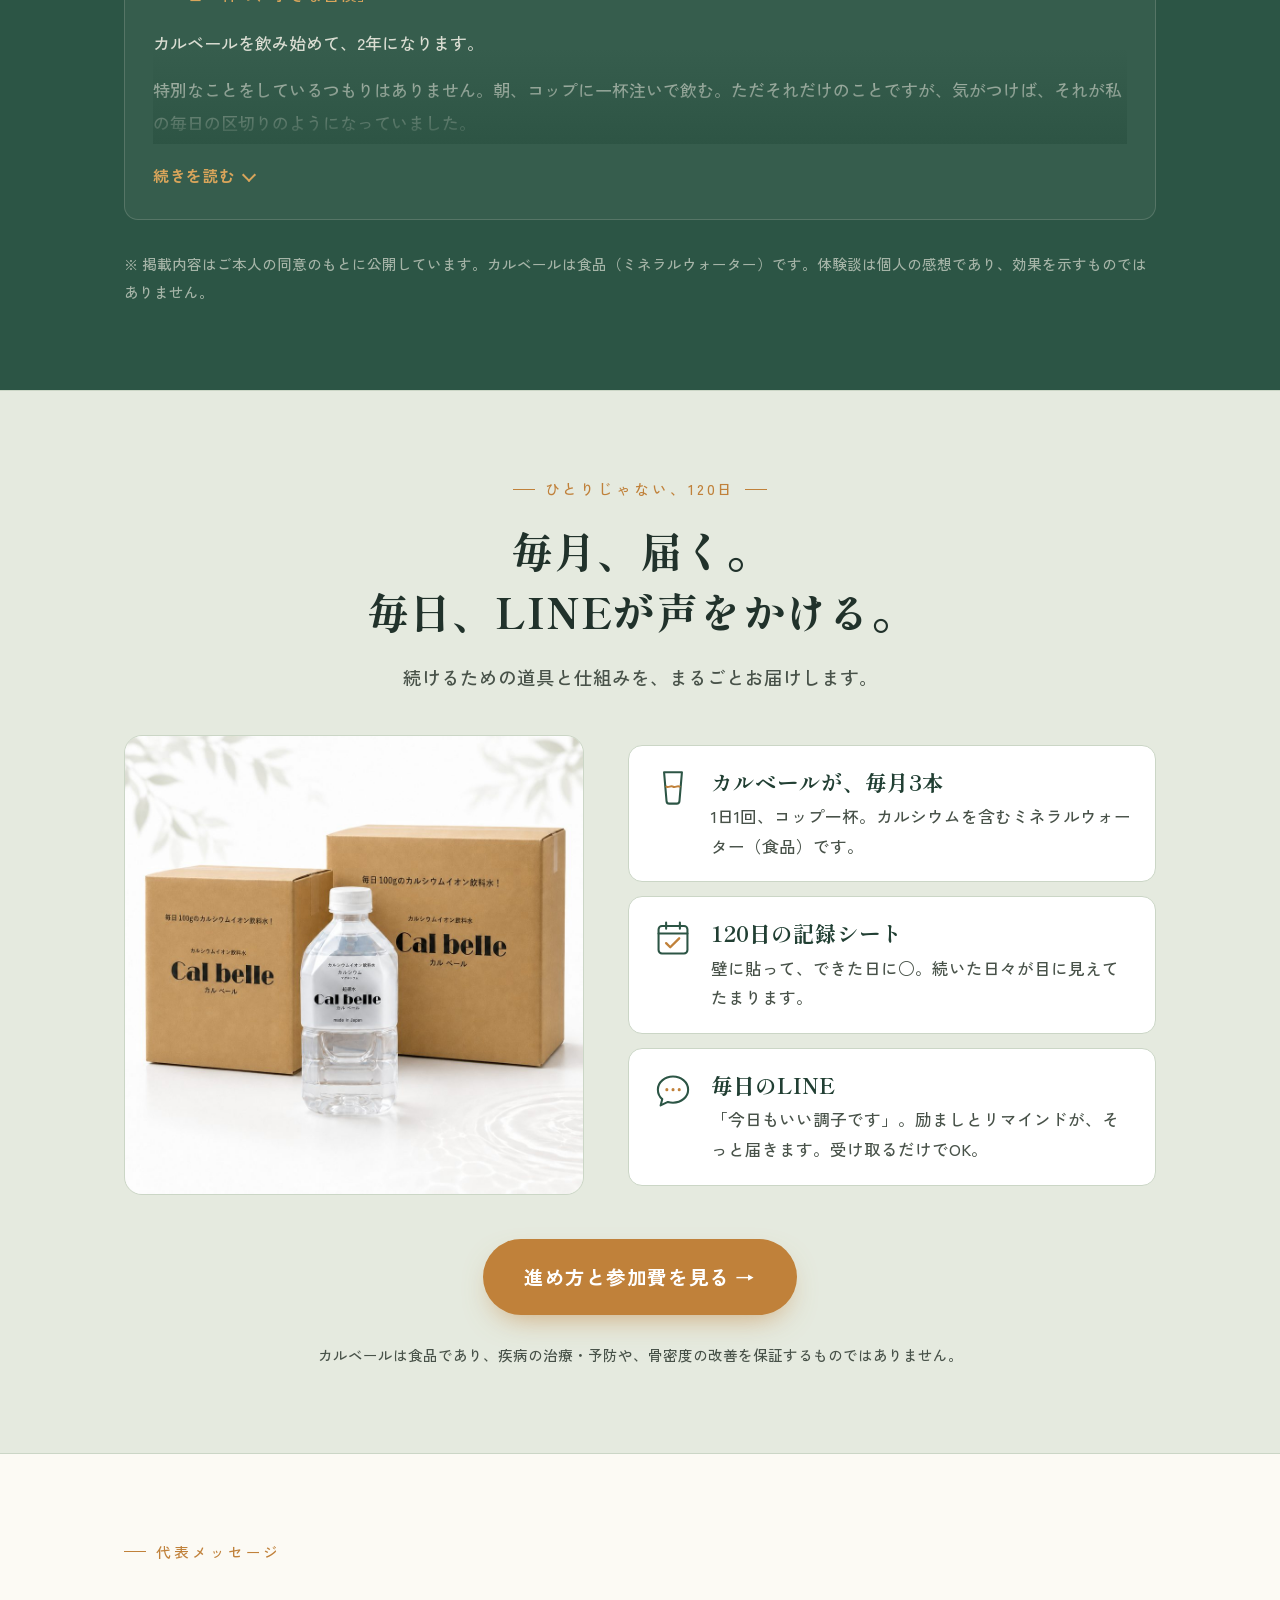
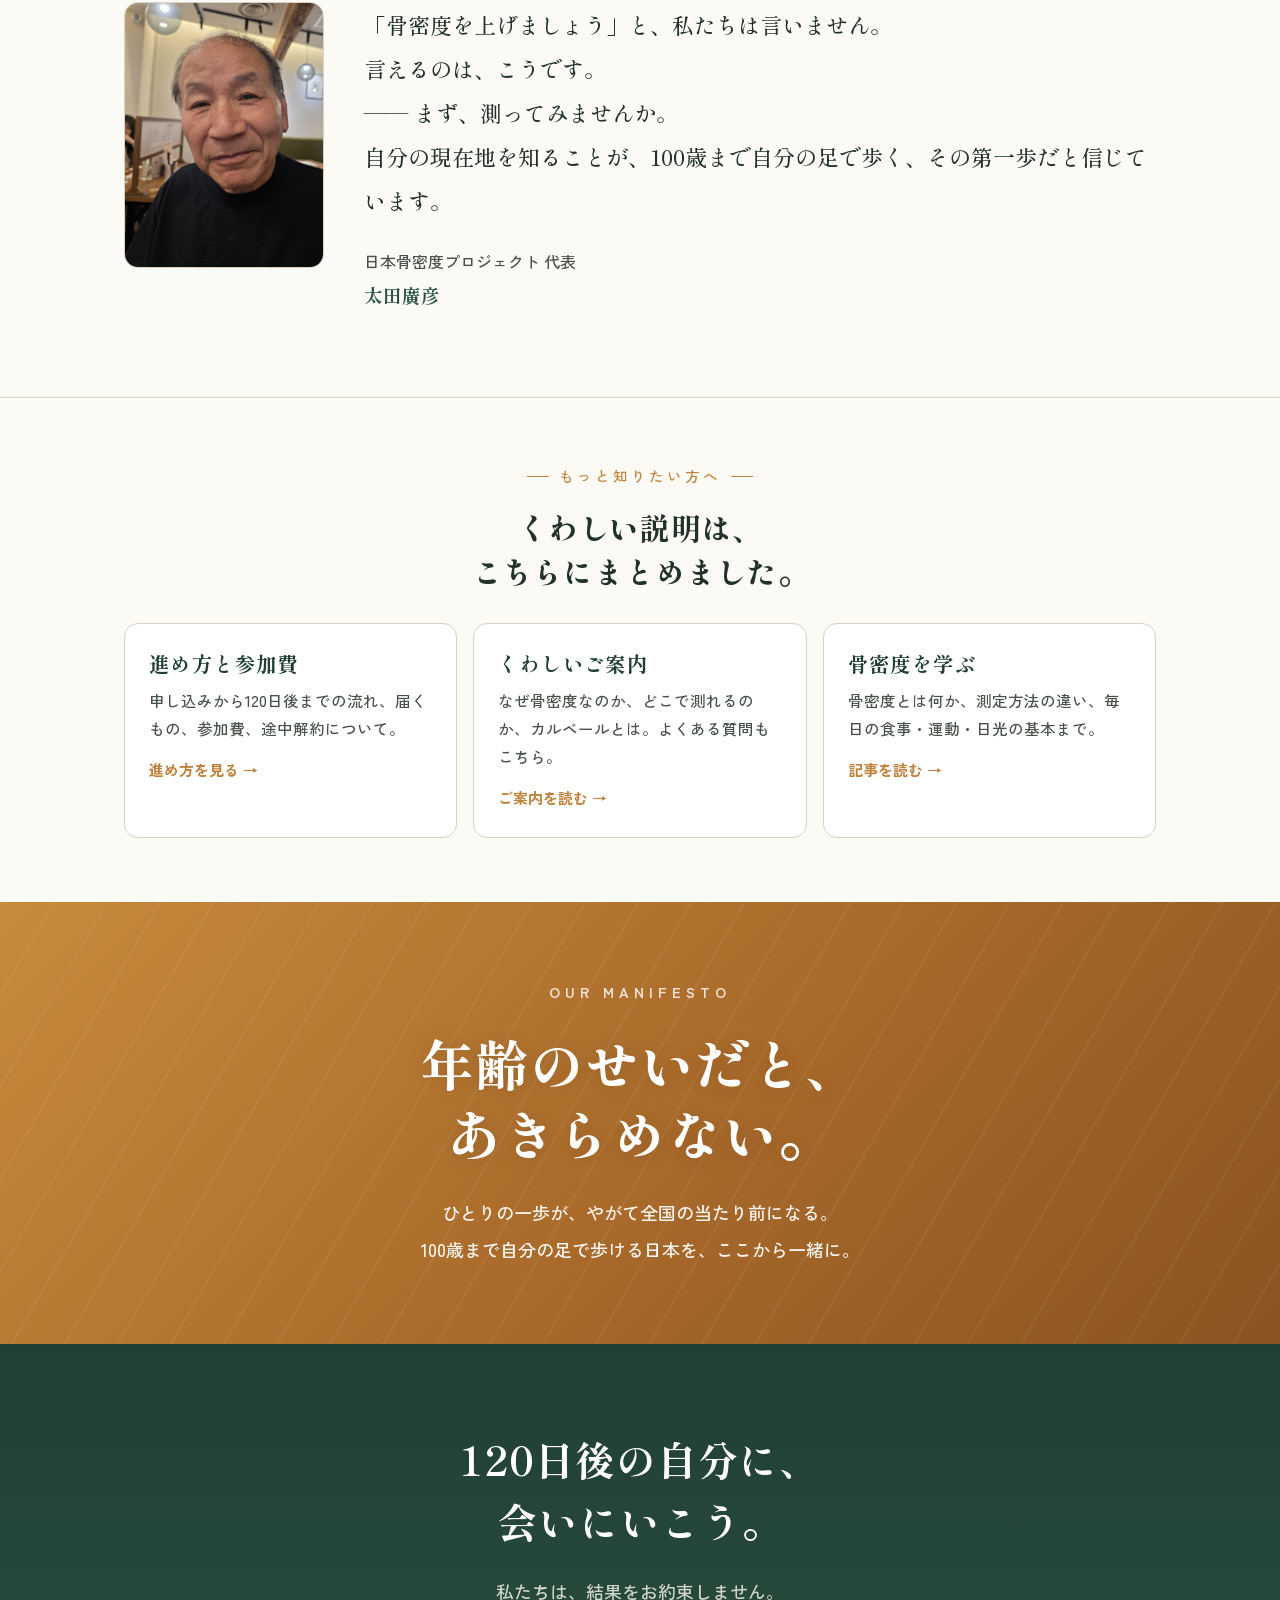
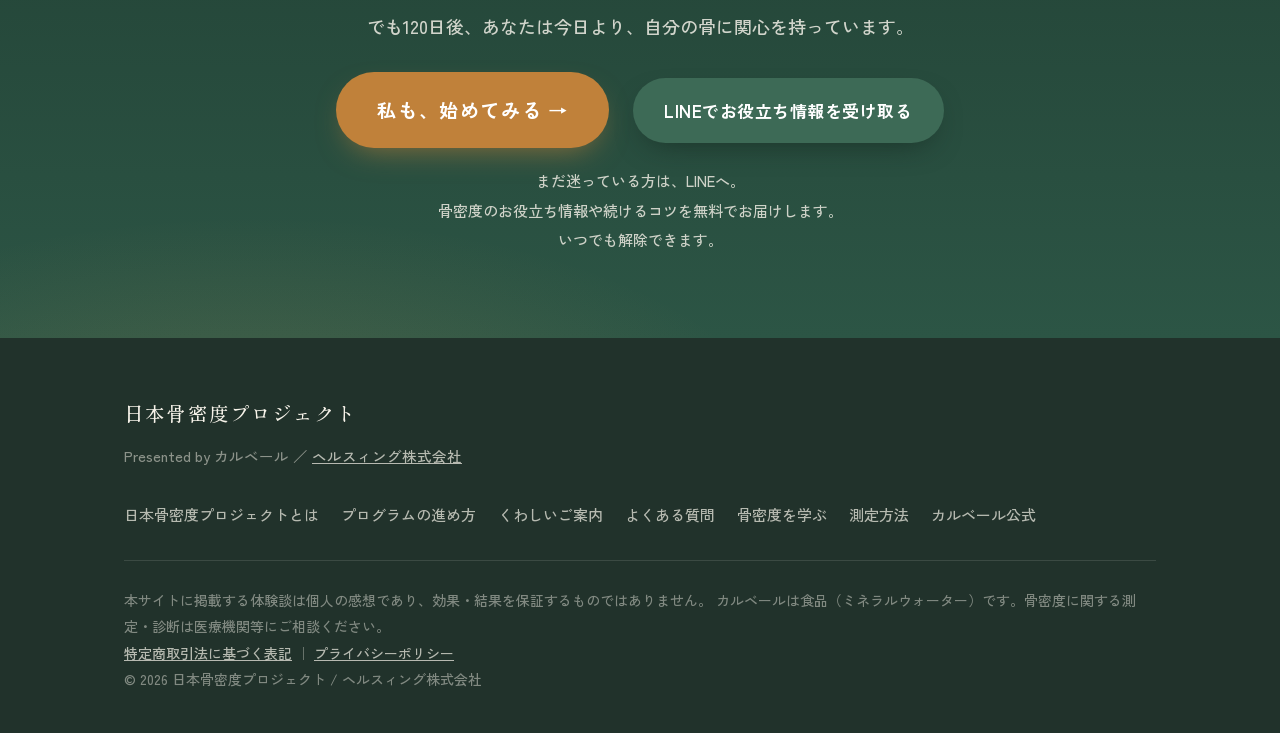
==== commit f0f46d4b: "Add files via upload" ====
--- a/index.html
+++ b/index.html
@@ -70,7 +70,7 @@
   color:var(--ink);
   background:var(--ivory);
   line-height:1.95;
-  font-size:17px;
+  font-size:19.5px;
   font-weight:500;
 }
 .serif{font-family:"Shippori Mincho B1",serif;}
@@ -84,7 +84,7 @@
 /* ---------- 記事への導線 ---------- */
 .learn-more{margin-top:30px;}
 .learn-more a{
-  display:inline-block;font-weight:700;font-size:15px;color:var(--pine);
+  display:inline-block;font-weight:700;font-size:17px;color:var(--pine);
   text-decoration:none;border:1px solid var(--line);border-radius:999px;
   padding:.78em 1.9em;background:#fff;transition:border-color .18s ease,color .18s ease;
 }
@@ -99,9 +99,9 @@
   transition:border-color .18s ease;
 }
 .learn-card:hover{border-color:var(--amber);}
-.learn-card .n{font-size:11px;letter-spacing:.16em;color:var(--amber);font-weight:700;}
-.learn-card h3{font-size:17px;color:var(--pine-deep);margin:6px 0 8px;}
-.learn-card p{font-size:13px;color:var(--muted);line-height:1.8;}
+.learn-card .n{font-size:13.5px;letter-spacing:.16em;color:var(--amber);font-weight:700;}
+.learn-card h3{font-size:19.5px;color:var(--pine-deep);margin:6px 0 8px;}
+.learn-card p{font-size:15px;color:var(--muted);line-height:1.8;}
 .learn-hub .allmore{margin-top:26px;}
 
 /* ---------- header ---------- */
@@ -113,14 +113,14 @@
 }
 .site-header .wrap{display:flex;align-items:center;justify-content:space-between;height:66px;}
 .brand{display:flex;align-items:baseline;gap:10px;text-decoration:none;}
-.brand .mark{font-family:"Shippori Mincho B1",serif;font-weight:700;font-size:18px;color:var(--pine);letter-spacing:.06em;white-space:nowrap;}
-.brand .sub{font-size:11px;color:var(--muted);letter-spacing:.18em;}
+.brand .mark{font-family:"Shippori Mincho B1",serif;font-weight:700;font-size:20.5px;color:var(--pine);letter-spacing:.06em;white-space:nowrap;}
+.brand .sub{font-size:13.5px;color:var(--muted);letter-spacing:.18em;}
 .nav{display:flex;gap:26px;align-items:center;}
-.nav a{text-decoration:none;font-size:13.5px;color:var(--ink);letter-spacing:.04em;opacity:.85;white-space:nowrap;}
+.nav a{text-decoration:none;font-size:15.5px;color:var(--ink);letter-spacing:.04em;opacity:.85;white-space:nowrap;}
 .nav a:hover{opacity:1;color:var(--pine);}
 .nav .btn-sm{
   background:var(--amber);color:#fff;padding:9px 18px;border-radius:999px;
-  font-size:13px;font-weight:700;letter-spacing:.04em;opacity:1;
+  font-size:15px;font-weight:700;letter-spacing:.04em;opacity:1;
 }
 .nav .btn-sm:hover{background:#a86f2d;color:#fff;}
 .menu-toggle{display:none;}
@@ -158,7 +158,7 @@
 }
 .hero-mission-v .mv-accent{
   font-weight:700;color:var(--amber-soft);letter-spacing:.1em;margin-top:2px;
-  font-size:clamp(16px,2.3vw,26px);
+  font-size:clamp(18.5px,2.3vw,26px);
   text-shadow:0 0 5px rgba(0,0,0,.9),0 0 12px rgba(0,0,0,.7),0 2px 4px rgba(0,0,0,.85);
 }
 .tcy{text-combine-upright:all;-webkit-text-combine:horizontal;}
@@ -171,13 +171,13 @@
 }
 .brand-tag{
   font-family:"Shippori Mincho B1",serif;font-weight:700;color:var(--amber-soft);
-  font-size:clamp(18px,2.4vw,26px);letter-spacing:.08em;margin-top:12px;
-}
-.brand-note{font-family:"Zen Kaku Gothic New",sans-serif;font-size:13.5px;color:rgba(247,243,234,.82);letter-spacing:.03em;margin-top:12px;}
+  font-size:clamp(20.5px,2.4vw,26px);letter-spacing:.08em;margin-top:12px;
+}
+.brand-note{font-family:"Zen Kaku Gothic New",sans-serif;font-size:15.5px;color:rgba(247,243,234,.82);letter-spacing:.03em;margin-top:12px;}
 .hero-pill{
   display:inline-flex;align-items:center;gap:9px;margin-top:20px;
   background:rgba(216,165,91,.16);border:1px solid rgba(216,165,91,.5);
-  color:var(--amber-soft);font-size:13px;font-weight:700;letter-spacing:.05em;
+  color:var(--amber-soft);font-size:15px;font-weight:700;letter-spacing:.05em;
   padding:8px 16px;border-radius:999px;text-shadow:0 1px 6px rgba(0,0,0,.5);
 }
 .hero-pill::before{content:"";width:8px;height:8px;border-radius:50%;background:#7BD389;flex:0 0 auto;}
@@ -189,19 +189,19 @@
 }
 .hero-sub{
   font-family:"Shippori Mincho B1",serif;font-weight:600;
-  font-size:clamp(19px,2.8vw,30px);color:var(--amber-soft);
+  font-size:clamp(22px,2.8vw,30px);color:var(--amber-soft);
   letter-spacing:.06em;margin-top:18px;
   text-shadow:0 0 5px rgba(0,0,0,.85),0 2px 14px rgba(0,0,0,.6);
 }
 .hero-sub small{
   display:block;font-family:"Zen Kaku Gothic New",sans-serif;font-weight:400;
-  font-size:13.5px;color:rgba(247,243,234,.9);letter-spacing:.04em;margin-top:6px;
+  font-size:15.5px;color:rgba(247,243,234,.9);letter-spacing:.04em;margin-top:6px;
   text-shadow:0 1px 8px rgba(0,0,0,.8);
 }
 .hero-cta{margin-top:34px;}
 .scroll-run{
   position:absolute;left:clamp(24px,6vw,92px);bottom:20px;z-index:3;
-  writing-mode:vertical-rl;font-size:11px;letter-spacing:.34em;
+  writing-mode:vertical-rl;font-size:13.5px;letter-spacing:.34em;
   color:rgba(247,243,234,.85);display:flex;align-items:center;gap:12px;
 }
 .scroll-run::after{content:"";writing-mode:horizontal-tb;width:1px;height:46px;background:rgba(247,243,234,.6);animation:scrollline 1.8s ease-in-out infinite;transform-origin:top;}
@@ -215,20 +215,20 @@
 
 /* awareness block */
 .awareness{background:var(--paper);border-top:1px solid var(--line);border-bottom:1px solid var(--line);text-align:center;padding:82px 0;}
-.aw-kicker{letter-spacing:.32em;font-size:12px;color:var(--amber);font-weight:700;margin-bottom:18px;}
+.aw-kicker{letter-spacing:.32em;font-size:14.5px;color:var(--amber);font-weight:700;margin-bottom:18px;}
 .aw-q{font-family:"Shippori Mincho B1",serif;font-weight:800;font-size:clamp(28px,5vw,48px);line-height:1.42;color:var(--ink);}
-.aw-stat{max-width:640px;margin:24px auto 0;font-size:15.5px;line-height:2.05;color:var(--muted);}
+.aw-stat{max-width:640px;margin:24px auto 0;font-size:18px;line-height:2.05;color:var(--muted);}
 .aw-stat b{color:var(--pine);}
-.aw-hope{max-width:640px;margin:14px auto 30px;font-size:15px;line-height:2;color:var(--ink);}
-.aw-note{margin-top:22px;font-size:13px;color:#727c74;}
+.aw-hope{max-width:640px;margin:14px auto 30px;font-size:17px;line-height:2;color:var(--ink);}
+.aw-note{margin-top:22px;font-size:15px;color:#727c74;}
 
 /* hero momentum + heat */
 .hero-momentum{
-  margin-top:26px;font-size:13.5px;color:rgba(247,243,234,.95);
+  margin-top:26px;font-size:15.5px;color:rgba(247,243,234,.95);
   display:flex;align-items:center;justify-content:flex-start;gap:10px;letter-spacing:.03em;
   text-shadow:0 1px 8px rgba(0,0,0,.8);
 }
-.hero-momentum b{font-family:"Shippori Mincho B1",serif;color:var(--amber-soft);font-size:19px;margin:0 3px;}
+.hero-momentum b{font-family:"Shippori Mincho B1",serif;color:var(--amber-soft);font-size:22px;margin:0 3px;}
 .pulse{width:9px;height:9px;border-radius:50%;background:#7BD389;flex:0 0 auto;
   box-shadow:0 0 0 0 rgba(123,211,137,.7);animation:pulse 1.9s infinite;}
 @keyframes pulse{0%{box-shadow:0 0 0 0 rgba(123,211,137,.6);}70%{box-shadow:0 0 0 11px rgba(123,211,137,0);}100%{box-shadow:0 0 0 0 rgba(123,211,137,0);}}
@@ -241,14 +241,14 @@
 .manifesto::before{content:"";position:absolute;inset:0;
   background:repeating-linear-gradient(120deg, rgba(255,255,255,.05) 0 2px, transparent 2px 46px);}
 .mf-inner{position:relative;z-index:1;}
-.mf-kicker{letter-spacing:.34em;font-size:12px;color:rgba(255,255,255,.8);margin-bottom:22px;font-weight:700;}
+.mf-kicker{letter-spacing:.34em;font-size:14.5px;color:rgba(255,255,255,.8);margin-bottom:22px;font-weight:700;}
 .mf-lines{font-family:"Shippori Mincho B1",serif;font-weight:800;font-size:clamp(30px,5.6vw,54px);line-height:1.3;color:#fff;text-shadow:0 2px 20px rgba(0,0,0,.15);}
-.mf-body{max-width:660px;margin:26px auto 34px;font-size:15.5px;line-height:2.05;color:rgba(255,255,255,.94);}
+.mf-body{max-width:660px;margin:26px auto 34px;font-size:18px;line-height:2.05;color:rgba(255,255,255,.94);}
 .btn-onwarm{background:#fff;color:#8A5320;box-shadow:0 14px 34px -14px rgba(0,0,0,.4);}
 .btn-onwarm:hover{background:#FCF6EC;color:#7a4718;transform:translateY(-1px);}
 .eyebrow{
   display:inline-flex;align-items:center;gap:9px;
-  font-size:12.5px;letter-spacing:.22em;color:var(--amber-soft);
+  font-size:14.5px;letter-spacing:.22em;color:var(--amber-soft);
   text-transform:none;margin-bottom:26px;
 }
 .eyebrow::before{content:"";width:26px;height:1px;background:var(--amber-soft);display:inline-block;}
@@ -257,16 +257,16 @@
   text-shadow:0 1px 30px rgba(0,0,0,.15);
 }
 .hero .lead{
-  margin-top:26px;max-width:560px;font-size:16.5px;line-height:2;color:rgba(247,243,234,.86);
+  margin-top:26px;max-width:560px;font-size:19px;line-height:2;color:rgba(247,243,234,.86);
 }
 .mission-tag{
   font-family:"Shippori Mincho B1",serif;
-  display:inline-block;margin-top:8px;font-size:clamp(22px,3.4vw,30px);color:var(--amber-soft);
+  display:inline-block;margin-top:8px;font-size:clamp(24px,3.4vw,30px);color:var(--amber-soft);
 }
 .hero-cta{display:flex;flex-wrap:wrap;gap:14px;margin-top:38px;justify-content:flex-start;}
 .btn{
   display:inline-flex;align-items:center;gap:9px;
-  padding:15px 30px;border-radius:999px;font-weight:700;font-size:15px;
+  padding:15px 30px;border-radius:999px;font-weight:700;font-size:17px;
   letter-spacing:.03em;text-decoration:none;transition:.18s;border:1px solid transparent;
 }
 .btn-primary{background:var(--amber);color:#fff;box-shadow:0 12px 30px -12px rgba(192,129,58,.7);}
@@ -280,29 +280,29 @@
   border:1px solid rgba(247,243,234,.16);border-radius:14px;padding:26px 28px 22px;
   max-width:640px;
 }
-.gauge-label{font-size:12px;letter-spacing:.14em;color:var(--amber-soft);margin-bottom:16px;}
+.gauge-label{font-size:14.5px;letter-spacing:.14em;color:var(--amber-soft);margin-bottom:16px;}
 .gauge svg{width:100%;height:auto;display:block;}
-.gauge-cap{font-size:12.5px;color:rgba(247,243,234,.7);margin-top:14px;line-height:1.7;}
+.gauge-cap{font-size:14.5px;color:rgba(247,243,234,.7);margin-top:14px;line-height:1.7;}
 
 /* ---------- generic section ---------- */
 section{padding:84px 0;}
 .section-head{margin-bottom:46px;}
 .kicker{
-  font-size:12.5px;letter-spacing:.2em;color:var(--amber);margin-bottom:16px;
+  font-size:14.5px;letter-spacing:.2em;color:var(--amber);margin-bottom:16px;
   display:flex;align-items:center;gap:10px;
 }
 .kicker::before{content:"";width:22px;height:1px;background:var(--amber);}
-.section-head h2{font-size:clamp(24px,3.6vw,34px);color:var(--ink);line-height:1.5;}
-.section-head .desc{margin-top:20px;max-width:620px;color:var(--muted);font-size:15.5px;}
+.section-head h2{font-size:clamp(26px,3.6vw,34px);color:var(--ink);line-height:1.5;}
+.section-head .desc{margin-top:20px;max-width:620px;color:var(--muted);font-size:18px;}
 
 /* why */
 .why{background:var(--paper);border-top:1px solid var(--line);border-bottom:1px solid var(--line);}
 .stat-row{display:grid;grid-template-columns:repeat(3,1fr);gap:22px;margin-top:8px;}
 .stat{background:var(--ivory);border:1px solid var(--line);border-radius:12px;padding:28px 24px;}
 .stat .num{font-family:"Shippori Mincho B1",serif;font-size:34px;color:var(--pine);font-weight:700;line-height:1.2;}
-.stat .num small{font-size:16px;color:var(--amber);margin-left:4px;}
-.stat .t{margin-top:12px;font-size:15px;color:var(--muted);line-height:1.75;}
-.src{margin-top:26px;font-size:13px;color:#727c74;line-height:1.7;}
+.stat .num small{font-size:18.5px;color:var(--amber);margin-left:4px;}
+.stat .t{margin-top:12px;font-size:17px;color:var(--muted);line-height:1.75;}
+.src{margin-top:26px;font-size:15px;color:#727c74;line-height:1.7;}
 
 /* steps 3 */
 .steps{display:grid;grid-template-columns:repeat(3,1fr);gap:24px;}
@@ -311,12 +311,12 @@
   position:relative;
 }
 .step .no{
-  font-family:"Shippori Mincho B1",serif;font-size:15px;color:var(--pine);
+  font-family:"Shippori Mincho B1",serif;font-size:17px;color:var(--pine);
   border:1.5px solid var(--pine);width:40px;height:40px;border-radius:50%;
   display:flex;align-items:center;justify-content:center;margin-bottom:20px;font-weight:700;
 }
-.step h3{font-size:19px;color:var(--ink);margin-bottom:12px;}
-.step p{font-size:15.5px;color:var(--muted);line-height:1.8;}
+.step h3{font-size:22px;color:var(--ink);margin-bottom:12px;}
+.step p{font-size:18px;color:var(--muted);line-height:1.8;}
 
 /* participants */
 .people{background:var(--pine);color:var(--ivory);}
@@ -333,7 +333,7 @@
   aspect-ratio:4/3;background:
     repeating-linear-gradient(135deg,rgba(247,243,234,.06) 0 12px,rgba(247,243,234,.03) 12px 24px);
   display:flex;align-items:center;justify-content:center;color:rgba(247,243,234,.55);
-  font-size:12.5px;letter-spacing:.08em;text-align:center;position:relative;
+  font-size:14.5px;letter-spacing:.08em;text-align:center;position:relative;
 }
 .person .ph .play{
   width:52px;height:52px;border-radius:50%;border:1.5px solid rgba(247,243,234,.5);
@@ -341,15 +341,15 @@
 }
 .person .ph .play::after{content:"";border-left:12px solid rgba(247,243,234,.7);border-top:8px solid transparent;border-bottom:8px solid transparent;margin-left:3px;}
 .person .body{padding:20px 22px 24px;}
-.person .body .name{font-family:"Shippori Mincho B1",serif;font-size:18px;color:#fff;}
-.person .body .meta{font-size:12.5px;color:var(--amber-soft);margin-top:4px;letter-spacing:.06em;}
-.person .body .quote{font-size:14px;color:rgba(247,243,234,.8);margin-top:14px;line-height:1.8;}
-.people-note{margin-top:30px;font-size:12.5px;color:rgba(247,243,234,.6);}
+.person .body .name{font-family:"Shippori Mincho B1",serif;font-size:20.5px;color:#fff;}
+.person .body .meta{font-size:14.5px;color:var(--amber-soft);margin-top:4px;letter-spacing:.06em;}
+.person .body .quote{font-size:16px;color:rgba(247,243,234,.8);margin-top:14px;line-height:1.8;}
+.people-note{margin-top:30px;font-size:14.5px;color:rgba(247,243,234,.6);}
 
 /* text voices (within participants section) */
 .voice-block{margin-top:42px;}
 .voice-heading{
-  font-family:"Shippori Mincho B1",serif;font-weight:700;font-size:18px;color:#fff;
+  font-family:"Shippori Mincho B1",serif;font-weight:700;font-size:20.5px;color:#fff;
   padding-bottom:16px;margin-bottom:22px;border-bottom:1px solid rgba(247,243,234,.16);
 }
 .voice-list{display:flex;flex-direction:column;gap:16px;}
@@ -358,11 +358,11 @@
   border-radius:14px;padding:26px 28px;
 }
 .voice-item .v-head{display:flex;align-items:baseline;flex-wrap:wrap;gap:6px 14px;}
-.voice-item .v-name{font-family:"Shippori Mincho B1",serif;font-size:18px;color:#fff;}
-.voice-item .v-meta{font-size:12.5px;color:var(--amber-soft);letter-spacing:.06em;}
-.voice-item .v-title{font-size:14.5px;color:var(--amber-soft);margin:10px 0 4px;line-height:1.7;}
+.voice-item .v-name{font-family:"Shippori Mincho B1",serif;font-size:20.5px;color:#fff;}
+.voice-item .v-meta{font-size:14.5px;color:var(--amber-soft);letter-spacing:.06em;}
+.voice-item .v-title{font-size:16.5px;color:var(--amber-soft);margin:10px 0 4px;line-height:1.7;}
 .voice-item .v-body{position:relative;}
-.voice-item .v-body p{font-size:15px;color:rgba(247,243,234,.85);line-height:1.95;margin-top:14px;}
+.voice-item .v-body p{font-size:17px;color:rgba(247,243,234,.85);line-height:1.95;margin-top:14px;}
 .voice-item .v-body p:first-child{margin-top:14px;}
 .voice-item.clamp .v-body{max-height:300px;overflow:hidden;}
 .voice-item.clamp .v-body::after{
@@ -372,7 +372,7 @@
 .voice-item.open .v-body{max-height:none;}
 .voice-item .v-toggle{
   margin-top:14px;background:none;border:none;cursor:pointer;padding:6px 0;
-  font-family:inherit;font-size:13.5px;font-weight:700;color:var(--amber-soft);
+  font-family:inherit;font-size:15.5px;font-weight:700;color:var(--amber-soft);
   letter-spacing:.04em;display:inline-flex;align-items:center;gap:8px;
 }
 .voice-item .v-toggle::after{
@@ -383,7 +383,7 @@
 .person .ph img{width:100%;height:100%;object-fit:cover;object-position:center 22%;display:block;}
 a.person-link{display:block;text-decoration:none;color:inherit;transition:transform .2s,border-color .2s,background .2s;}
 a.person-link:hover{transform:translateY(-3px);border-color:rgba(217,165,91,.5);background:rgba(247,243,234,.08);}
-.person .read-more{display:inline-block;margin-top:16px;font-size:13px;font-weight:700;color:var(--amber-soft);letter-spacing:.04em;}
+.person .read-more{display:inline-block;margin-top:16px;font-size:15px;font-weight:700;color:var(--amber-soft);letter-spacing:.04em;}
 a.person-link:hover .read-more{text-decoration:underline;}
 
 /* challenge */
@@ -394,17 +394,17 @@
 }
 .tl-step{flex:1;padding:26px 20px;border-right:1px solid var(--line);position:relative;}
 .tl-step:last-child{border-right:none;background:var(--sage);}
-.tl-step .day{font-family:"Shippori Mincho B1",serif;font-size:15px;color:var(--amber);letter-spacing:.06em;}
-.tl-step .h{font-weight:700;margin-top:8px;font-size:15px;color:var(--ink);}
-.tl-step .t{font-size:13px;color:var(--muted);margin-top:8px;line-height:1.7;}
+.tl-step .day{font-family:"Shippori Mincho B1",serif;font-size:17px;color:var(--amber);letter-spacing:.06em;}
+.tl-step .h{font-weight:700;margin-top:8px;font-size:17px;color:var(--ink);}
+.tl-step .t{font-size:15px;color:var(--muted);margin-top:8px;line-height:1.7;}
 .courses{display:grid;grid-template-columns:1fr 1fr;gap:22px;}
 .course{border:1px solid var(--line);border-radius:14px;padding:30px 28px;background:var(--ivory);}
 .course.primary{border-color:var(--pine);border-width:1.5px;box-shadow:var(--shadow);}
-.course .tag{font-size:12px;letter-spacing:.1em;color:var(--amber);font-weight:700;}
-.course h3{font-size:21px;margin:12px 0 8px;color:var(--ink);}
-.course .p{font-size:14.5px;color:var(--muted);}
+.course .tag{font-size:14.5px;letter-spacing:.1em;color:var(--amber);font-weight:700;}
+.course h3{font-size:22.5px;margin:12px 0 8px;color:var(--ink);}
+.course .p{font-size:16.5px;color:var(--muted);}
 .course ul{margin:18px 0 0;padding:0;list-style:none;}
-.course li{font-size:14px;color:var(--ink);padding:9px 0 9px 26px;position:relative;border-top:1px dashed var(--line);}
+.course li{font-size:16px;color:var(--ink);padding:9px 0 9px 26px;position:relative;border-top:1px dashed var(--line);}
 .course li:first-child{border-top:none;}
 .course li::before{content:"";position:absolute;left:4px;top:16px;width:7px;height:7px;border-radius:50%;background:var(--amber);}
 
@@ -415,25 +415,25 @@
   background:linear-gradient(160deg,var(--pine),var(--pine-deep));
   color:var(--ivory);border-radius:16px;padding:30px;box-shadow:0 24px 50px -24px rgba(33,63,51,.6);
 }
-.pp-card .t{font-size:11px;letter-spacing:.2em;color:var(--amber-soft);}
-.pp-card h3{color:#fff;font-size:22px;margin:8px 0 20px;}
-.pp-row{display:flex;justify-content:space-between;padding:12px 0;border-bottom:1px solid rgba(247,243,234,.14);font-size:14px;}
+.pp-card .t{font-size:13.5px;letter-spacing:.2em;color:var(--amber-soft);}
+.pp-card h3{color:#fff;font-size:24px;margin:8px 0 20px;}
+.pp-row{display:flex;justify-content:space-between;padding:12px 0;border-bottom:1px solid rgba(247,243,234,.14);font-size:16px;}
 .pp-row span:first-child{color:rgba(247,243,234,.7);}
-.pp-avg{margin-top:18px;font-size:12.5px;color:var(--amber-soft);}
+.pp-avg{margin-top:18px;font-size:14.5px;color:var(--amber-soft);}
 
 /* product / calbelle */
 .product .grid{display:grid;grid-template-columns:1fr 1.1fr;gap:44px;align-items:center;}
 .product .ph{
   aspect-ratio:1/1;border-radius:16px;border:1px solid var(--line);overflow:hidden;
   background:linear-gradient(160deg,#DCEBF5,#EAF2F8);
-  display:flex;align-items:center;justify-content:center;color:#16436B;font-size:13px;text-align:center;letter-spacing:.06em;
-}
-.product h2{font-size:clamp(24px,3.4vw,32px);color:var(--ink);}
-.product .p{margin-top:20px;color:var(--muted);font-size:15px;}
+  display:flex;align-items:center;justify-content:center;color:#16436B;font-size:15px;text-align:center;letter-spacing:.06em;
+}
+.product h2{font-size:clamp(26px,3.4vw,32px);color:var(--ink);}
+.product .p{margin-top:20px;color:var(--muted);font-size:17px;}
 .spec{margin-top:24px;border-top:1px solid var(--line);}
-.spec div{display:flex;justify-content:space-between;padding:12px 2px;border-bottom:1px solid var(--line);font-size:14px;}
+.spec div{display:flex;justify-content:space-between;padding:12px 2px;border-bottom:1px solid var(--line);font-size:16px;}
 .spec div span:first-child{color:var(--muted);}
-.product .link{margin-top:26px;display:inline-flex;align-items:center;gap:8px;color:var(--pine);font-weight:700;text-decoration:none;font-size:14.5px;}
+.product .link{margin-top:26px;display:inline-flex;align-items:center;gap:8px;color:var(--pine);font-weight:700;text-decoration:none;font-size:16.5px;}
 .product .link:hover{color:var(--amber);}
 
 /* rep message */
@@ -442,22 +442,22 @@
 .rep .avatar{
   width:200px;aspect-ratio:3/4;border-radius:14px;border:1px solid var(--line);overflow:hidden;
   background:repeating-linear-gradient(135deg,#eee7d6 0 12px,#f3eede 12px 24px);
-  display:flex;align-items:center;justify-content:center;color:#a99;font-size:12px;text-align:center;
-}
-.rep blockquote{margin:0;font-family:"Shippori Mincho B1",serif;font-size:19px;line-height:2;color:var(--ink);}
-.rep .sig{margin-top:24px;font-size:14px;color:var(--muted);}
-.rep .sig b{font-family:"Shippori Mincho B1",serif;color:var(--pine);font-size:16px;}
+  display:flex;align-items:center;justify-content:center;color:#a99;font-size:14.5px;text-align:center;
+}
+.rep blockquote{margin:0;font-family:"Shippori Mincho B1",serif;font-size:22px;line-height:2;color:var(--ink);}
+.rep .sig{margin-top:24px;font-size:16px;color:var(--muted);}
+.rep .sig b{font-family:"Shippori Mincho B1",serif;color:var(--pine);font-size:18.5px;}
 
 /* faq */
 .faq details{border-bottom:1px solid var(--line);padding:4px 0;}
 .faq summary{
   cursor:pointer;list-style:none;padding:22px 40px 22px 4px;position:relative;
-  font-weight:700;font-size:16px;color:var(--ink);
+  font-weight:700;font-size:18.5px;color:var(--ink);
 }
 .faq summary::-webkit-details-marker{display:none;}
 .faq summary::after{content:"＋";position:absolute;right:6px;top:22px;color:var(--amber);font-weight:700;transition:.2s;}
 .faq details[open] summary::after{content:"−";}
-.faq .a{padding:0 4px 24px;color:var(--muted);font-size:14.5px;line-height:1.9;}
+.faq .a{padding:0 4px 24px;color:var(--muted);font-size:16.5px;line-height:1.9;}
 
 /* final cta */
 .final{
@@ -467,38 +467,38 @@
   color:var(--ivory);text-align:center;
 }
 .final h2{color:#fff;font-size:clamp(26px,4vw,40px);line-height:1.55;}
-.final p{max-width:560px;margin:22px auto 0;color:rgba(247,243,234,.82);font-size:15.5px;}
+.final p{max-width:560px;margin:22px auto 0;color:rgba(247,243,234,.82);font-size:18px;}
 .final .hero-cta{justify-content:center;}
 .find{
   margin-top:44px;display:inline-flex;align-items:center;gap:10px;
-  font-size:14px;color:var(--amber-soft);text-decoration:none;border-bottom:1px solid rgba(216,165,91,.4);padding-bottom:4px;
+  font-size:16px;color:var(--amber-soft);text-decoration:none;border-bottom:1px solid rgba(216,165,91,.4);padding-bottom:4px;
 }
 .find:hover{color:#fff;border-color:#fff;}
 
 /* footer */
-.footer{background:var(--ink);color:rgba(247,243,234,.7);padding:56px 0 40px;font-size:13px;}
+.footer{background:var(--ink);color:rgba(247,243,234,.7);padding:56px 0 40px;font-size:15px;}
 .footer .top{display:flex;justify-content:space-between;flex-wrap:wrap;gap:30px;padding-bottom:30px;border-bottom:1px solid rgba(247,243,234,.12);}
-.footer .mark{font-family:"Shippori Mincho B1",serif;font-size:17px;color:var(--ivory);letter-spacing:.06em;}
-.footer .presented{margin-top:10px;font-size:12px;color:rgba(247,243,234,.5);}
+.footer .mark{font-family:"Shippori Mincho B1",serif;font-size:19.5px;color:var(--ivory);letter-spacing:.06em;}
+.footer .presented{margin-top:10px;font-size:14.5px;color:rgba(247,243,234,.5);}
 .footer .presented a{color:rgba(247,243,234,.7);text-decoration:underline;}
 .footer .presented a:hover{color:#fff;}
 .footer nav{display:flex;gap:22px;flex-wrap:wrap;}
 .footer nav a{color:rgba(247,243,234,.7);text-decoration:none;}
 .footer nav a:hover{color:#fff;}
-.footer .fine{margin-top:26px;font-size:11.5px;color:rgba(247,243,234,.45);line-height:1.9;}
+.footer .fine{margin-top:26px;font-size:14px;color:rgba(247,243,234,.45);line-height:1.9;}
 .footer .fine a{color:rgba(247,243,234,.7);text-decoration:underline;}
 
 .disclaimer{
   background:var(--ivory);border:1px solid var(--line);border-left:3px solid var(--amber);
-  border-radius:8px;padding:18px 22px;font-size:12.5px;color:var(--muted);line-height:1.9;margin-top:34px;
+  border-radius:8px;padding:18px 22px;font-size:14.5px;color:var(--muted);line-height:1.9;margin-top:34px;
 }
 .supervise{display:flex;align-items:center;gap:16px;background:#fff;border:1px solid var(--line);
   border-radius:12px;padding:16px 22px;margin-top:20px;box-shadow:0 2px 12px rgba(33,63,51,.06);}
-.supervise .sv-badge{flex:none;font-family:"Shippori Mincho B1",serif;font-size:12px;letter-spacing:.14em;
+.supervise .sv-badge{flex:none;font-family:"Shippori Mincho B1",serif;font-size:14.5px;letter-spacing:.14em;
   color:#fff;background:var(--amber);border-radius:20px;padding:6px 15px;}
-.supervise .sv-name{font-family:"Shippori Mincho B1",serif;font-size:18px;font-weight:700;color:var(--pine-deep);}
-.supervise .sv-name span{font-size:13px;font-weight:500;color:var(--muted);margin-left:6px;}
-.supervise .sv-note{font-size:12.5px;color:var(--muted);line-height:1.8;margin-top:4px;}
+.supervise .sv-name{font-family:"Shippori Mincho B1",serif;font-size:20.5px;font-weight:700;color:var(--pine-deep);}
+.supervise .sv-name span{font-size:15px;font-weight:500;color:var(--muted);margin-left:6px;}
+.supervise .sv-note{font-size:14.5px;color:var(--muted);line-height:1.8;margin-top:4px;}
 
 @media(max-width:560px){.supervise{align-items:flex-start;gap:12px;padding:16px 18px;}}
 /* モバイル追従CTA */
@@ -511,7 +511,7 @@
 .mobile-cta.at-footer{transform:translateY(130%);}
 .mobile-cta a{display:block;text-align:center;text-decoration:none;
   background:var(--amber);color:#fff;font-family:"Shippori Mincho B1",serif;font-weight:700;
-  font-size:15px;letter-spacing:.04em;padding:14px;border-radius:10px;
+  font-size:17px;letter-spacing:.04em;padding:14px;border-radius:10px;
   box-shadow:0 2px 8px rgba(192,129,58,.45);}
 @media(max-width:880px){.mobile-cta{display:block;}}
 
@@ -526,15 +526,15 @@
     padding:8px 0 16px;max-height:calc(100vh - 66px);overflow-y:auto;z-index:49;
   }
   .nav.open{display:flex;}
-  .nav a{font-size:16px;opacity:1;padding:14px 22px;border-bottom:1px solid rgba(0,0,0,.05);white-space:normal;}
-  .nav .btn-sm{margin:12px 22px 0;text-align:center;padding:13px 18px;font-size:15px;border-bottom:none;}
+  .nav a{font-size:18.5px;opacity:1;padding:14px 22px;border-bottom:1px solid rgba(0,0,0,.05);white-space:normal;}
+  .nav .btn-sm{margin:12px 22px 0;text-align:center;padding:13px 18px;font-size:17px;border-bottom:none;}
   .menu-toggle{display:block;background:none;border:none;font-size:26px;line-height:1;color:var(--pine);cursor:pointer;padding:6px 8px;}
 }
 @media(max-width:880px){
   .hero-mission-v{display:none;}
   .hero-mission-mobile{
     display:block;font-family:"Shippori Mincho B1",serif;color:#fff;font-weight:800;word-break:keep-all;
-    font-size:clamp(24px,6.4vw,36px);line-height:1.4;margin:18px 0 4px;
+    font-size:clamp(26px,6.4vw,36px);line-height:1.4;margin:18px 0 4px;
     text-shadow:0 2px 20px rgba(0,0,0,.4);
   }
   .hero-mission-mobile span{display:block;font-size:.6em;color:var(--amber-soft);font-weight:700;margin-top:8px;letter-spacing:.04em;}
@@ -546,7 +546,7 @@
 }
 @media(max-width:640px){
   .brand .sub{display:none;}
-  .brand .mark{font-size:16px;}
+  .brand .mark{font-size:18.5px;}
   .hero{align-items:flex-end;min-height:66vh;justify-content:flex-start;}
   .hero-bg{object-position:66% center;}
   .hero-shade{background:linear-gradient(180deg, rgba(18,40,30,.1) 0%, rgba(18,40,30,.4) 42%, rgba(18,40,30,.92) 100%);}
@@ -568,13 +568,13 @@
 .fit-card{display:flex;gap:14px;align-items:flex-start;background:#fff;border:1px solid var(--line);border-radius:14px;padding:24px 22px;box-shadow:0 2px 12px rgba(33,63,51,.05);}
 .fit-card .ck{flex:none;width:36px;height:36px;border-radius:50%;background:var(--sage);display:flex;align-items:center;justify-content:center;}
 .fit-card .ck svg{width:18px;height:18px;display:block;}
-.fit-card p{font-size:15.5px;color:var(--ink);line-height:1.7;font-weight:700;}
-.fit-card small{display:block;font-weight:500;color:var(--muted);font-size:13px;line-height:1.75;margin-top:8px;}
+.fit-card p{font-size:18px;color:var(--ink);line-height:1.7;font-weight:700;}
+.fit-card small{display:block;font-weight:500;color:var(--muted);font-size:15px;line-height:1.75;margin-top:8px;}
 
 /* 骨量カーブ（イメージ図） */
 .aw-curve{max-width:620px;margin:34px auto 6px;background:#fff;border:1px solid var(--line);border-radius:14px;padding:22px 20px 14px;}
 .aw-curve svg{width:100%;height:auto;display:block;}
-.aw-curve figcaption{font-size:12px;color:#727c74;margin-top:10px;line-height:1.7;text-align:center;}
+.aw-curve figcaption{font-size:14.5px;color:#727c74;margin-top:10px;line-height:1.7;text-align:center;}
 
 /* 統計カードのアイコン */
 .stat .ic{width:44px;height:44px;margin-bottom:14px;}
@@ -582,30 +582,30 @@
 
 /* 毎日の4習慣 */
 .habits-wrap{margin-top:44px;padding-top:38px;border-top:1px dashed var(--line);}
-.habits-title{font-family:"Shippori Mincho B1",serif;font-size:clamp(19px,2.6vw,24px);color:var(--pine-deep);text-align:center;margin-bottom:26px;}
+.habits-title{font-family:"Shippori Mincho B1",serif;font-size:clamp(22px,2.6vw,24px);color:var(--pine-deep);text-align:center;margin-bottom:26px;}
 .habits{display:grid;grid-template-columns:repeat(4,1fr);gap:16px;}
 .habit{background:var(--paper);border:1px solid var(--line);border-radius:14px;padding:26px 16px 22px;text-align:center;transition:transform .2s;}
 .habit:hover{transform:translateY(-3px);}
 .habit .hi{width:54px;height:54px;margin:0 auto 12px;}
 .habit .hi svg{width:100%;height:100%;display:block;}
-.habit .k{font-family:"Shippori Mincho B1",serif;font-size:24px;font-weight:800;color:var(--pine);line-height:1.2;}
-.habit .k span{display:block;font-family:"Zen Kaku Gothic New",sans-serif;font-size:11px;font-weight:700;color:var(--amber);letter-spacing:.2em;margin-top:4px;}
-.habit p{font-size:12.5px;color:var(--muted);margin-top:10px;line-height:1.75;}
-.habit-note{max-width:640px;margin:26px auto 0;text-align:center;font-size:14.5px;color:var(--muted);line-height:1.9;}
+.habit .k{font-family:"Shippori Mincho B1",serif;font-size:26px;font-weight:800;color:var(--pine);line-height:1.2;}
+.habit .k span{display:block;font-family:"Zen Kaku Gothic New",sans-serif;font-size:13.5px;font-weight:700;color:var(--amber);letter-spacing:.2em;margin-top:4px;}
+.habit p{font-size:14.5px;color:var(--muted);margin-top:10px;line-height:1.75;}
+.habit-note{max-width:640px;margin:26px auto 0;text-align:center;font-size:16.5px;color:var(--muted);line-height:1.9;}
 .habit-note b{color:var(--pine);}
 
 /* 教育セクション（圧縮版）のアコーディオン */
 .edu-more{border:1px solid var(--line);border-radius:12px;background:var(--ivory);overflow:hidden;}
-.edu-more summary{cursor:pointer;list-style:none;padding:19px 46px 19px 22px;position:relative;font-weight:700;font-size:15px;color:var(--pine);}
+.edu-more summary{cursor:pointer;list-style:none;padding:19px 46px 19px 22px;position:relative;font-weight:700;font-size:17px;color:var(--pine);}
 .edu-more summary::-webkit-details-marker{display:none;}
-.edu-more summary::after{content:"＋";position:absolute;right:20px;top:17px;color:var(--amber);font-weight:700;font-size:17px;transition:.2s;}
+.edu-more summary::after{content:"＋";position:absolute;right:20px;top:17px;color:var(--amber);font-weight:700;font-size:19.5px;transition:.2s;}
 .edu-more[open] summary::after{content:"−";}
 .edu-more .edu-body{padding:8px 22px 26px;}
 .edu-more .steps{grid-template-columns:repeat(3,1fr);}
 section.edu{padding:70px 0;}
 
 /* 定員ノート */
-.cap-note{margin-top:14px;font-size:13px;color:var(--muted);letter-spacing:.03em;}
+.cap-note{margin-top:14px;font-size:15px;color:var(--muted);letter-spacing:.03em;}
 
 @media(max-width:880px){
   .fit-grid{grid-template-columns:1fr;}
@@ -624,10 +624,10 @@
 .center-head .kicker{justify-content:center;}
 .center-head .kicker::after{content:"";width:22px;height:1px;background:var(--amber);}
 .center-head h2{font-size:clamp(25px,5.4vw,42px);line-height:1.45;color:var(--ink);font-weight:800;}
-.center-head .desc{margin:18px auto 0;max-width:560px;color:var(--muted);font-size:16px;line-height:1.95;}
+.center-head .desc{margin:18px auto 0;max-width:560px;color:var(--muted);font-size:18.5px;line-height:1.95;}
 .cta-center{text-align:center;margin-top:44px;}
-.btn-lg{padding:18px 40px;font-size:17px;}
-.cta-sub{margin-top:14px;font-size:13px;color:var(--muted);letter-spacing:.03em;}
+.btn-lg{padding:18px 40px;font-size:19.5px;}
+.cta-sub{margin-top:14px;font-size:15px;color:var(--muted);letter-spacing:.03em;}
 
 .site-header .wrap{gap:32px;}
 @media(min-width:1081px) and (max-width:1320px){.nav{gap:20px;}}
@@ -635,12 +635,12 @@
 .hero h1.brand-title{font-size:clamp(30px,4.6vw,54px);line-height:1.28;font-weight:800;}
 .hero-call{
   font-family:"Shippori Mincho B1",serif;font-weight:700;color:var(--amber-soft);
-  font-size:clamp(19px,2.5vw,27px);letter-spacing:.06em;margin-top:14px;line-height:1.6;
+  font-size:clamp(22px,2.5vw,27px);letter-spacing:.06em;margin-top:14px;line-height:1.6;
   text-shadow:0 0 5px rgba(0,0,0,.6),0 2px 14px rgba(0,0,0,.45);
 }
 .hero-rail{
   display:flex;flex-wrap:wrap;align-items:center;gap:8px;list-style:none;padding:0;margin:22px 0 0;
-  font-size:14px;font-weight:700;color:#fff;letter-spacing:.04em;
+  font-size:16px;font-weight:700;color:#fff;letter-spacing:.04em;
 }
 .hero-rail li{
   display:flex;align-items:center;gap:8px;white-space:nowrap;
@@ -648,12 +648,12 @@
   border-radius:999px;padding:7px 15px 7px 8px;
 }
 .hero-rail .n{
-  width:22px;height:22px;border-radius:50%;background:var(--amber);color:#fff;font-size:12px;
+  width:22px;height:22px;border-radius:50%;background:var(--amber);color:#fff;font-size:14.5px;
   display:flex;align-items:center;justify-content:center;flex:none;
 }
 .hero-pill{margin-top:0;margin-bottom:18px;}
 .hero-more{
-  display:inline-flex;align-items:center;color:#fff;font-size:14px;font-weight:700;
+  display:inline-flex;align-items:center;color:#fff;font-size:16px;font-weight:700;
   text-decoration:none;border-bottom:1px solid rgba(255,255,255,.55);padding-bottom:3px;
   text-shadow:0 1px 8px rgba(0,0,0,.7);
 }
@@ -663,7 +663,7 @@
 .fit-card p{word-break:keep-all;overflow-wrap:anywhere;}
 .fit .fit-close{
   text-align:center;margin-top:34px;font-family:"Shippori Mincho B1",serif;font-weight:700;
-  font-size:clamp(18px,3.4vw,23px);color:var(--pine);
+  font-size:clamp(20.5px,3.4vw,23px);color:var(--pine);
 }
 
 /* やることは3つ */
@@ -672,10 +672,10 @@
 .do3-card .im{aspect-ratio:4/3;background:#F3EDE0;overflow:hidden;}
 .do3-card .im img{width:100%;height:100%;object-fit:cover;}
 .do3-card .tx{padding:22px 24px 28px;}
-.do3-card .no{font-size:12px;letter-spacing:.22em;color:var(--amber);font-weight:700;}
+.do3-card .no{font-size:14.5px;letter-spacing:.22em;color:var(--amber);font-weight:700;}
 .do3-card h3{font-size:25px;font-weight:800;color:var(--pine-deep);margin:4px 0 6px;}
-.do3-card .em{font-family:"Shippori Mincho B1",serif;font-weight:700;font-size:16.5px;color:var(--amber);line-height:1.6;}
-.do3-card p.t{font-size:15px;color:var(--muted);line-height:1.85;margin-top:10px;}
+.do3-card .em{font-family:"Shippori Mincho B1",serif;font-weight:700;font-size:19px;color:var(--amber);line-height:1.6;}
+.do3-card p.t{font-size:17px;color:var(--muted);line-height:1.85;margin-top:10px;}
 .habits-wrap.v3{margin-top:46px;padding-top:40px;}
 
 /* 参加者の声：短く見せる */
@@ -690,9 +690,9 @@
 .kit-list li{display:flex;gap:16px;align-items:flex-start;background:#fff;border:1px solid var(--sage-line);border-radius:14px;padding:20px 22px;}
 .kit-list .ic{flex:none;width:44px;height:44px;}
 .kit-list .ic svg{width:100%;height:100%;display:block;}
-.kit-list b{display:block;font-family:"Shippori Mincho B1",serif;font-size:18.5px;color:var(--pine-deep);line-height:1.5;}
-.kit-list span{display:block;font-size:14.5px;color:var(--muted);line-height:1.8;margin-top:4px;}
-.kit-note{margin-top:26px;font-size:12.5px;color:var(--muted);line-height:1.9;text-align:center;}
+.kit-list b{display:block;font-family:"Shippori Mincho B1",serif;font-size:21.5px;color:var(--pine-deep);line-height:1.5;}
+.kit-list span{display:block;font-size:16.5px;color:var(--muted);line-height:1.8;margin-top:4px;}
+.kit-note{margin-top:26px;font-size:14.5px;color:var(--muted);line-height:1.9;text-align:center;}
 
 /* もっと知りたい方へ */
 .more{background:var(--paper);border-top:1px solid var(--line);padding:64px 0;}
@@ -702,24 +702,24 @@
   padding:24px 24px 22px;transition:border-color .18s ease,transform .18s ease;
 }
 .more-card:hover{border-color:var(--amber);transform:translateY(-2px);}
-.more-card h3{font-size:18px;color:var(--pine-deep);}
-.more-card p{font-size:13.5px;color:var(--muted);line-height:1.8;margin-top:8px;}
-.more-card .go{display:inline-block;margin-top:12px;font-size:13px;font-weight:700;color:var(--amber);}
+.more-card h3{font-size:20.5px;color:var(--pine-deep);}
+.more-card p{font-size:15.5px;color:var(--muted);line-height:1.8;margin-top:8px;}
+.more-card .go{display:inline-block;margin-top:12px;font-size:15px;font-weight:700;color:var(--amber);}
 
 /* manifesto / final を短く */
 .manifesto{padding:76px 0;}
 .mf-body{margin-bottom:0;}
-.final .line-note{font-size:13px;color:rgba(247,243,234,.8);margin-top:18px;}
+.final .line-note{font-size:15px;color:rgba(247,243,234,.8);margin-top:18px;}
 
 /* guide.html */
 .guide-hero{background:linear-gradient(180deg,var(--pine-deep),var(--pine));color:var(--ivory);padding:70px 0 60px;}
-.guide-hero .crumb{font-size:12.5px;color:rgba(247,243,234,.7);margin-bottom:18px;}
+.guide-hero .crumb{font-size:14.5px;color:rgba(247,243,234,.7);margin-bottom:18px;}
 .guide-hero .crumb a{color:var(--amber-soft);text-decoration:none;}
 .guide-hero h1{color:#fff;font-size:clamp(30px,5vw,46px);font-weight:800;}
-.guide-hero p{margin-top:16px;max-width:620px;color:rgba(247,243,234,.86);font-size:15.5px;}
+.guide-hero p{margin-top:16px;max-width:620px;color:rgba(247,243,234,.86);font-size:18px;}
 .toc{display:flex;flex-wrap:wrap;gap:10px;margin-top:30px;}
 .toc a{
-  text-decoration:none;font-size:13.5px;font-weight:700;color:#fff;
+  text-decoration:none;font-size:15.5px;font-weight:700;color:#fff;
   border:1px solid rgba(247,243,234,.4);border-radius:999px;padding:9px 18px;
 }
 .toc a:hover{background:rgba(247,243,234,.1);border-color:#fff;}
@@ -736,7 +736,7 @@
   .hero{min-height:88vh;}
   .hero-shade{background:linear-gradient(180deg, rgba(18,40,30,.05) 0%, rgba(18,40,30,.35) 34%, rgba(18,40,30,.94) 72%);}
   .hero-content{padding-bottom:36px;}
-  .hero-rail{font-size:13px;gap:6px;}
+  .hero-rail{font-size:15px;gap:6px;}
   .hero-rail li{padding:6px 12px 6px 7px;}
   .hero-cta .btn-primary{width:100%;justify-content:center;}
   .btn-lg{width:100%;justify-content:center;padding:18px 20px;}
@@ -748,40 +748,104 @@
 .know-item{display:grid;grid-template-columns:1fr 1fr;gap:52px;align-items:center;padding:46px 0;border-top:1px dashed var(--line);}
 .know-item:first-of-type{border-top:none;padding-top:8px;}
 .know-item.rev .know-vis{order:2;}
-.know-q{display:inline-flex;align-items:center;gap:10px;font-size:13px;font-weight:700;letter-spacing:.12em;color:var(--amber);}
-.know-q b{font-family:"Shippori Mincho B1",serif;font-size:15px;color:#fff;background:var(--amber);border-radius:50%;width:32px;height:32px;display:inline-flex;align-items:center;justify-content:center;letter-spacing:0;}
-.know-item h3{font-size:clamp(22px,4.2vw,30px);font-weight:800;color:var(--ink);line-height:1.5;margin:12px 0 6px;}
-.know-ans{font-family:"Shippori Mincho B1",serif;font-weight:700;font-size:clamp(17px,2.8vw,20px);color:var(--pine);line-height:1.75;margin-top:14px;}
+.know-q{display:inline-flex;align-items:center;gap:10px;font-size:15px;font-weight:700;letter-spacing:.12em;color:var(--amber);}
+.know-q b{font-family:"Shippori Mincho B1",serif;font-size:17px;color:#fff;background:var(--amber);border-radius:50%;width:32px;height:32px;display:inline-flex;align-items:center;justify-content:center;letter-spacing:0;}
+.know-item h3{font-size:clamp(24px,4.2vw,30px);font-weight:800;color:var(--ink);line-height:1.5;margin:12px 0 6px;}
+.know-ans{font-family:"Shippori Mincho B1",serif;font-weight:700;font-size:clamp(19.5px,2.8vw,20px);color:var(--pine);line-height:1.75;margin-top:14px;}
 .know-pts{list-style:none;margin:20px 0 0;padding:0;}
-.know-pts li{position:relative;padding:11px 0 11px 26px;border-top:1px solid var(--line);font-size:15px;color:var(--muted);line-height:1.85;}
+.know-pts li{position:relative;padding:11px 0 11px 26px;border-top:1px solid var(--line);font-size:17px;color:var(--muted);line-height:1.85;}
 .know-pts li:first-child{border-top:none;}
 .know-pts li::before{content:"";position:absolute;left:4px;top:21px;width:8px;height:8px;border-radius:50%;background:var(--amber);}
 .know-pts li b{color:var(--ink);}
-.know-link{display:inline-block;margin-top:18px;font-size:14px;font-weight:700;color:var(--pine);text-decoration:none;border-bottom:1px solid var(--sage-line);padding-bottom:2px;}
+.know-link{display:inline-block;margin-top:18px;font-size:16px;font-weight:700;color:var(--pine);text-decoration:none;border-bottom:1px solid var(--sage-line);padding-bottom:2px;}
 .know-link:hover{color:var(--amber);border-color:var(--amber);}
-.know-note{font-size:12px;color:#727c74;line-height:1.8;margin-top:14px;}
+.know-note{font-size:14.5px;color:#727c74;line-height:1.8;margin-top:14px;}
 .know-vis{background:#fff;border:1px solid var(--line);border-radius:18px;box-shadow:var(--shadow);overflow:hidden;}
 .know-vis.pad{padding:24px 24px 18px;}
 .know-vis img{width:100%;height:auto;display:block;}
 .know-vis svg{width:100%;height:auto;display:block;}
-.know-vis figcaption{font-size:12px;color:#727c74;text-align:center;line-height:1.7;margin-top:10px;}
+.know-vis figcaption{font-size:14.5px;color:#727c74;text-align:center;line-height:1.7;margin-top:10px;}
 .know-vis.img figcaption{padding:0 18px 14px;}
 /* 年代ごとの目標 */
 .stage{display:flex;flex-direction:column;gap:10px;}
 .stage-row{display:grid;grid-template-columns:86px 1fr;align-items:center;gap:14px;}
-.stage-row .age{font-size:13.5px;font-weight:700;color:var(--muted);text-align:right;}
-.stage-row .bar{border-radius:12px;padding:13px 16px;font-family:"Shippori Mincho B1",serif;font-weight:700;font-size:17px;line-height:1.4;}
-.stage-row .bar small{display:block;font-family:"Zen Kaku Gothic New",sans-serif;font-weight:500;font-size:12px;margin-top:3px;line-height:1.6;}
+.stage-row .age{font-size:15.5px;font-weight:700;color:var(--muted);text-align:right;}
+.stage-row .bar{border-radius:12px;padding:13px 16px;font-family:"Shippori Mincho B1",serif;font-weight:700;font-size:19.5px;line-height:1.4;}
+.stage-row .bar small{display:block;font-family:"Zen Kaku Gothic New",sans-serif;font-weight:500;font-size:14.5px;margin-top:3px;line-height:1.6;}
 .stage-row.s1 .bar{background:var(--sage);color:var(--pine-deep);}
 .stage-row.s2 .bar{background:#E9DCC4;color:#6E4A1E;}
 .stage-row.s3 .bar{background:var(--pine);color:#fff;}
 .stage-row.s3 .bar small{color:rgba(247,243,234,.85);}
-.stage-goal{margin-top:16px;padding-top:14px;border-top:1px dashed var(--line);text-align:center;font-family:"Shippori Mincho B1",serif;font-weight:700;font-size:17px;color:var(--pine);line-height:1.6;}
+.stage-goal{margin-top:16px;padding-top:14px;border-top:1px dashed var(--line);text-align:center;font-family:"Shippori Mincho B1",serif;font-weight:700;font-size:19.5px;color:var(--pine);line-height:1.6;}
 .stage-goal span{color:var(--amber);}
 @media(max-width:880px){
   .know-item{grid-template-columns:1fr;gap:24px;padding:40px 0;}
   .know-item.rev .know-vis{order:0;}
   .know-vis{max-width:520px;width:100%;margin:0 auto;}
+}
+
+/* ===== v4: 見せるパート（読ませる前に、興味を持たせる） ===== */
+.show-curve{background:var(--ivory);padding:84px 0 70px;text-align:center;}
+.show-h{font-family:"Shippori Mincho B1",serif;font-weight:800;font-size:clamp(32px,7vw,58px);line-height:1.38;color:var(--ink);letter-spacing:.02em;}
+.show-h em{font-style:normal;color:var(--amber);}
+.show-curve .curve-fig{max-width:760px;margin:40px auto 0;}
+.show-curve .curve-fig svg{width:100%;height:auto;display:block;}
+.curve-point{display:inline-flex;align-items:center;gap:10px;margin-top:22px;font-family:"Zen Kaku Gothic New",sans-serif;font-weight:900;color:#8A5320;font-size:clamp(22px,4vw,24px);}
+.curve-point .dot{width:16px;height:16px;border-radius:50%;background:#C0813A;box-shadow:0 0 0 6px rgba(192,129,58,.2);flex:none;}
+.show-cap{font-size:15px;color:#727c74;margin-top:12px;line-height:1.8;}
+
+.show-gauge{background:linear-gradient(180deg,var(--pine-deep),var(--pine));color:#fff;padding:84px 0 80px;text-align:center;overflow:hidden;}
+.show-gauge .show-h{color:#fff;}
+.show-gauge .sub{font-size:clamp(20.5px,3.6vw,23px);color:rgba(247,243,234,.9);margin-top:18px;line-height:1.8;font-weight:700;}
+.gauge3{max-width:880px;margin:52px auto 0;position:relative;padding-top:66px;}
+.gauge3 .bar{display:grid;grid-template-columns:1fr 1fr 1.25fr;border-radius:16px;overflow:hidden;height:30px;box-shadow:0 0 0 2px rgba(247,243,234,.25);}
+.gauge3 .bar span:nth-child(1){background:#C9725A;}
+.gauge3 .bar span:nth-child(2){background:#D9A55B;}
+.gauge3 .bar span:nth-child(3){background:#8FB89A;}
+.gauge3 .lbl{display:grid;grid-template-columns:1fr 1fr 1.25fr;margin-top:16px;}
+.gauge3 .lbl div{padding:0 4px;}
+.gauge3 .lbl b{display:block;font-family:"Zen Kaku Gothic New",sans-serif;font-weight:900;font-size:clamp(22px,3.8vw,28px);line-height:1.35;letter-spacing:.02em;}
+.gauge3 .lbl div:nth-child(1) b{color:#F0A890;}
+.gauge3 .lbl div:nth-child(2) b{color:#F2C47E;}
+.gauge3 .lbl div:nth-child(3) b{color:#B9DCC2;}
+.gauge3 .lbl small{display:block;font-family:"Zen Kaku Gothic New",sans-serif;font-weight:700;font-size:clamp(17px,3vw,19px);color:#fff;margin-top:4px;line-height:1.5;}
+.gauge3 .you{
+  position:absolute;top:0;left:0;width:104px;margin-left:-52px;
+  animation:youMove 6s ease-in-out infinite;
+}
+.gauge3 .you .q{
+  display:flex;align-items:center;justify-content:center;flex-direction:column;
+  width:104px;height:54px;border-radius:12px;background:#fff;color:var(--pine-deep);
+  font-weight:900;font-size:16px;line-height:1.25;white-space:nowrap;box-shadow:0 6px 18px rgba(0,0,0,.25);
+}
+.gauge3 .you .q::after{content:"";position:absolute;left:50%;bottom:-8px;margin-left:-8px;border:8px solid transparent;border-bottom:0;border-top-color:#fff;top:52px;}
+@keyframes youMove{0%,100%{left:17%;}33%{left:48%;}66%{left:80%;}}
+@media (prefers-reduced-motion: reduce){.gauge3 .you{animation:none;left:50%;}}
+.big-stat{margin:58px auto 0;max-width:640px;border-top:1px solid rgba(247,243,234,.22);padding-top:40px;}
+.big-stat .t{font-size:clamp(18.5px,3.2vw,19px);color:rgba(247,243,234,.85);font-weight:700;}
+.big-stat .n{font-family:"Zen Kaku Gothic New",sans-serif;font-weight:900;color:var(--amber-soft);font-size:clamp(52px,12vw,88px);line-height:1.15;letter-spacing:.01em;}
+.big-stat .n small{font-size:.42em;margin-left:4px;}
+.big-stat .t2{font-size:clamp(19.5px,3.4vw,21px);color:#fff;font-weight:700;margin-top:8px;line-height:1.7;}
+.show-gauge .note{font-size:14.5px;color:rgba(247,243,234,.62);margin-top:26px;line-height:1.8;}
+.show-gauge .btn{margin-top:34px;}
+
+/* 改行：1文字だけ次の行に落ちないように */
+.show-h,.show-gauge .sub,.big-stat .t2,.hero-call,.center-head h2,.center-head .desc,.fit-close,.do3-card .em,.know-ans,.know-item h3,.kit-list b,.final h2,.final p,.mf-lines,.mf-body,.habit-note{word-break:keep-all;overflow-wrap:anywhere;}
+
+/* 声：年齢・骨密度をゴシックで */
+.v-stats{display:flex;flex-wrap:wrap;gap:8px;margin-top:12px;}
+.v-stats span{
+  display:inline-flex;align-items:baseline;gap:6px;font-family:"Zen Kaku Gothic New",sans-serif;font-weight:700;
+  background:rgba(247,243,234,.1);border:1px solid rgba(247,243,234,.28);border-radius:10px;padding:6px 14px;
+  font-size:16px;color:rgba(247,243,234,.85);line-height:1.3;
+}
+.v-stats span b{font-weight:900;font-size:26px;color:#fff;letter-spacing:.01em;}
+.v-stats span.bmd b{color:var(--amber-soft);}
+.voice-item .v-stats{margin:10px 0 2px;}
+
+@media(max-width:640px){
+  .show-curve,.show-gauge{padding:64px 0 60px;}
+  .gauge3{padding-top:62px;}
 }
 </style>
 </head>
@@ -821,7 +885,7 @@
     <p class="hero-pill">第1期 参加者募集中</p>
     <h1 class="brand-title">日本骨密度<br>プロジェクト</h1>
     <p class="hero-mission-mobile">100歳まで、<wbr>自分の足で歩く<wbr>日本へ。</p>
-    <p class="hero-call">さあ、120日。<br>自分の骨と、向き合ってみよう。</p>
+    <p class="hero-call">さあ、120日。<br>自分の骨と、<wbr>向き合ってみよう。</p>
     <ol class="hero-rail" aria-label="プログラムの3ステップ">
       <li><span class="n">1</span>測る</li>
       <li><span class="n">2</span>120日つづける</li>
@@ -834,6 +898,57 @@
   </div>
 
   <span class="scroll-run">SCROLL</span>
+</section>
+
+
+<!-- SHOW 1: 骨量カーブ（見せる） -->
+<section class="show-curve" id="curve">
+  <div class="wrap">
+    <h2 class="show-h">骨は、<br><em>静かに</em>減っていく。</h2>
+    <figure class="curve-fig">
+      <svg viewBox="0 0 640 300" role="img" aria-label="年齢による骨量の変化のイメージ">
+  <rect x="130" y="44" width="170" height="196" fill="rgba(217,165,91,.15)"/>
+  <text x="215" y="32" fill="#C0813A" font-size="26" font-weight="900" text-anchor="middle" font-family="Zen Kaku Gothic New,sans-serif">骨量のピーク</text>
+  <line x1="20" y1="240" x2="624" y2="240" stroke="#D9D2C2" stroke-width="2"/>
+  <path d="M26 230 C 92 92, 130 60, 210 56 C 266 54, 300 66, 372 110 C 450 158, 546 196, 616 210" fill="none" stroke="#2C5545" stroke-width="7" stroke-linecap="round"/>
+  <circle cx="372" cy="110" r="14" fill="#C0813A"/>
+  <circle cx="372" cy="110" r="26" fill="none" stroke="#C0813A" stroke-width="3" opacity=".45"/>
+  <text x="96" y="282" fill="#485249" font-size="24" font-weight="700" text-anchor="middle" font-family="Zen Kaku Gothic New,sans-serif">20歳</text>
+  <text x="290" y="282" fill="#485249" font-size="24" font-weight="700" text-anchor="middle" font-family="Zen Kaku Gothic New,sans-serif">40歳</text>
+  <text x="452" y="282" fill="#485249" font-size="24" font-weight="700" text-anchor="middle" font-family="Zen Kaku Gothic New,sans-serif">60歳</text>
+  <text x="590" y="282" fill="#485249" font-size="24" font-weight="700" text-anchor="middle" font-family="Zen Kaku Gothic New,sans-serif">80歳</text>
+</svg>
+      <p class="curve-point"><span class="dot"></span>40代から、減りはじめる</p>
+      <figcaption class="show-cap">痛みも、自覚もないまま。※加齢による一般的な骨量変化のイメージ図</figcaption>
+    </figure>
+  </div>
+</section>
+
+<!-- SHOW 2: 判定基準ゲージ（見せる） -->
+<section class="show-gauge" id="gauge">
+  <div class="wrap">
+    <h2 class="show-h">あなたの骨は、<br>どこにいますか？</h2>
+    <p class="sub">骨密度は、数字でわかります。</p>
+
+    <div class="gauge3" aria-label="骨密度の判定の目安（若年成人比較値）">
+      <div class="you" aria-hidden="true"><div class="q">あなたは<br>？</div></div>
+      <div class="bar" aria-hidden="true"><span></span><span></span><span></span></div>
+      <div class="lbl">
+        <div><b>骨粗鬆症</b><small>70%以下</small></div>
+        <div><b>骨量減少</b><small>70〜80%</small></div>
+        <div><b>正常</b><small>80%以上</small></div>
+      </div>
+    </div>
+    <p class="note">若い人（20〜44歳）の平均を100%としたときの割合（若年成人比較値・YAM値）による判定の目安です。<br>骨量減少は「70%を超えて80%未満」。診断は医療機関で行われます。</p>
+
+    <div class="big-stat">
+      <p class="t">国内の骨粗鬆症の推計患者数</p>
+      <p class="n">約1,590<small>万人</small></p>
+      <p class="t2">その多くが、<wbr>自分の数字を知りません。</p>
+    </div>
+    <a class="btn btn-primary btn-lg" href="#do">まず、測ってみる →</a>
+    <p class="note">※ 数値は骨粗鬆症に関する公的資料等に基づく一般的な目安です。</p>
+  </div>
 </section>
 
 <!-- FIT: 共感 -->
@@ -860,109 +975,13 @@
   </div>
 </section>
 
-
-<!-- KNOW: はじめる前に知っておきたい3つのこと -->
-<section class="know" id="know">
-  <div class="wrap">
-    <div class="center-head">
-      <div class="kicker">はじめる前に</div>
-      <h2>よく聞かれる、<br>3つのこと。</h2>
-    </div>
-
-    <!-- Q1 -->
-    <div class="know-item">
-      <figure class="know-vis pad" aria-label="骨密度の結果のイメージ">
-        <svg viewBox="0 0 440 300" role="img">
-          <text x="0" y="18" fill="#C0813A" font-size="14" font-weight="700" letter-spacing="2" font-family="Zen Kaku Gothic New,sans-serif">骨密度の結果（イメージ）</text>
-          <text x="0" y="62" fill="#485249" font-size="16" font-family="Zen Kaku Gothic New,sans-serif">若い人（20〜44歳）の平均とくらべて</text>
-          <text x="440" y="66" fill="#2C5545" font-size="34" font-weight="800" text-anchor="end" font-family="Shippori Mincho B1,serif">86<tspan font-size="18">%</tspan></text>
-          <rect x="0" y="82" width="440" height="14" rx="7" fill="#F1ECE1"/>
-          <rect x="0" y="82" width="132" height="14" rx="7" fill="#E7C9C0"/>
-          <rect x="132" y="82" width="66" height="14" fill="#EFDDBF"/>
-          <rect x="198" y="82" width="242" height="14" rx="7" fill="#D6E2D2"/>
-          <rect x="198" y="82" width="20" height="14" fill="#D6E2D2"/>
-          <circle cx="290" cy="89" r="10" fill="#2C5545" stroke="#fff" stroke-width="3"/>
-          <text x="66" y="116" fill="#8c7b74" font-size="14" text-anchor="middle" font-family="Zen Kaku Gothic New,sans-serif">70%以下</text>
-          <text x="165" y="116" fill="#8c7b74" font-size="14" text-anchor="middle" font-family="Zen Kaku Gothic New,sans-serif">70〜80%</text>
-          <text x="319" y="116" fill="#2C5545" font-size="14" font-weight="700" text-anchor="middle" font-family="Zen Kaku Gothic New,sans-serif">80%以上（正常の目安）</text>
-          <line x1="0" y1="146" x2="440" y2="146" stroke="#E4DDCD" stroke-dasharray="4 4"/>
-          <text x="0" y="188" fill="#485249" font-size="16" font-family="Zen Kaku Gothic New,sans-serif">同じ年代・同じ性別の平均とくらべて</text>
-          <text x="440" y="192" fill="#C0813A" font-size="34" font-weight="800" text-anchor="end" font-family="Shippori Mincho B1,serif">104<tspan font-size="18">%</tspan></text>
-          <rect x="0" y="208" width="440" height="14" rx="7" fill="#F1ECE1"/>
-          <line x1="220" y1="202" x2="220" y2="228" stroke="#D9A55B" stroke-width="2" stroke-dasharray="3 3"/>
-          <text x="220" y="246" fill="#C0813A" font-size="14" text-anchor="middle" font-family="Zen Kaku Gothic New,sans-serif">同年代の平均</text>
-          <circle cx="238" cy="215" r="10" fill="#C0813A" stroke="#fff" stroke-width="3"/>
-          <text x="0" y="288" fill="#727c74" font-size="13" font-family="Zen Kaku Gothic New,sans-serif">※数値は例です。表示のしかたは測定施設によって異なります。</text>
-        </svg>
-      </figure>
-      <div>
-        <div class="know-q"><b>1</b>測ったら、何がわかるの？</div>
-        <h3>骨密度を測ると、<br>何がわかるの？</h3>
-        <p class="know-ans">あなたの骨の「いま」が、<br>数字でわかります。</p>
-        <ul class="know-pts">
-          <li><b>若い人の平均とくらべて、何％か。</b>20〜44歳の平均を100％として表します（YAM値）。80％以上が正常の目安です。</li>
-          <li><b>同じ年代とくらべて、どのあたりか。</b>同年代・同性の平均と比べた数字が示されることも多くあります。</li>
-          <li><b>痛みのない変化に、気づける。</b>骨密度の低下には自覚症状がありません。体重や血圧と同じで、測ることでしか分かりません。</li>
-        </ul>
-        <a class="know-link" href="/bone/measure/">結果の読み方と、測れる場所をくわしく →</a>
-      </div>
-    </div>
-
-    <!-- Q2 -->
-    <div class="know-item rev">
-      <figure class="know-vis pad" aria-label="年代ごとの骨の目標">
-        <div class="stage">
-          <div class="stage-row s1"><span class="age">〜20代</span><div class="bar">増やす<small>骨をたくわえる、いちばん大事な時期</small></div></div>
-          <div class="stage-row s2"><span class="age">30〜40代</span><div class="bar">保つ<small>高い骨量を、そのまま保つ時期</small></div></div>
-          <div class="stage-row s3"><span class="age">50代〜</span><div class="bar">守る<small>減り方を、ゆるやかにしていく時期</small></div></div>
-        </div>
-        <p class="stage-goal">ゴールは数字ではなく、<br><span>自分の足で動ける毎日。</span></p>
-      </figure>
-      <div>
-        <div class="know-q"><b>2</b>上がれば、健康になるの？</div>
-        <h3>骨密度が上がったら、<br>健康になるの？</h3>
-        <p class="know-ans">骨の丈夫さを知る、大切な目安です。<br>でも、それだけで健康は決まりません。</p>
-        <ul class="know-pts">
-          <li><b>骨密度は、骨の丈夫さを数字で確かめられる、いちばんの手がかり</b>です。</li>
-          <li>ただし骨の強さは「骨質」にも左右されます。<b>骨密度が高ければ骨折しない、とは限りません。</b></li>
-          <li>年代によって目標も違います。50代からは<b>「増やす」より「守る」</b>が現実的な考え方です。</li>
-        </ul>
-        <p class="know-ans" style="font-size:16.5px;">だからこのプロジェクトは、数字を上げることではなく、毎日の習慣を続けて、自分で測って確かめることを大切にしています。</p>
-        <a class="know-link" href="/bone/about/">骨密度と「骨質」について、くわしく →</a>
-        <p class="know-note">※本プログラムおよびカルベールは、骨密度の改善や健康状態の改善を保証するものではありません。</p>
-      </div>
-    </div>
-
-    <!-- Q3 -->
-    <div class="know-item">
-      <figure class="know-vis img">
-        <img src="/assets/img/bone-measure-05-remodeling.webp" alt="古い骨がこわされ、新しい骨がつくられる「骨の作り替え」のイメージ" width="1600" height="900" loading="lazy">
-        <figcaption>古い骨をこわし、新しい骨をつくる。からだの中で、毎日くり返されています。</figcaption>
-      </figure>
-      <div>
-        <div class="know-q"><b>3</b>からだのお話</div>
-        <h3>骨は、<br>生きている。</h3>
-        <p class="know-ans">硬くて変わらないように見える骨も、<br>からだの中では毎日、生まれ変わっています。</p>
-        <ul class="know-pts">
-          <li><b>「歩く」の土台は、骨。</b>足腰の筋肉が働けるのは、それを支える骨があるからです。</li>
-          <li><b>骨は、毎日つくり替えられている。</b>古い骨をこわす細胞と、新しい骨をつくる細胞が働き、全身の骨は数年かけて少しずつ入れ替わっていきます。</li>
-          <li><b>必要なのは、材料と刺激と日光。</b>カルシウムなどの栄養、体重がかかる動き、そして日の光。どれも毎日の暮らしの中にあります。</li>
-        </ul>
-        <p class="know-ans" style="font-size:16.5px;">だから、今日の小さな習慣が、<br>これからのあなたの骨につながっていきます。</p>
-        <a class="know-link" href="/bone/improve/">食事・運動・日光の基本を、くわしく →</a>
-      </div>
-    </div>
-
-  </div>
-</section>
-
 <!-- DO: やることは3つ -->
 <section id="do" style="background:var(--paper);border-top:1px solid var(--line);">
   <div class="wrap">
     <div class="center-head">
       <div class="kicker">やることは、これだけ</div>
       <h2>測る。つづける。<br>また、測る。</h2>
-      <p class="desc">むずかしいことは、ひとつもありません。</p>
+      <p class="desc">むずかしいことは、<wbr>ひとつもありません。</p>
     </div>
 
     <div class="do3">
@@ -1029,6 +1048,43 @@
   </div>
 </section>
 
+
+<!-- KNOW: はじめる前に知っておきたい3つのこと -->
+<section class="know" id="know">
+  <div class="wrap">
+    <div class="center-head">
+      <div class="kicker">はじめる前に</div>
+      <h2>よく聞かれること。</h2>
+    </div>
+
+    <!-- Q2 -->
+    <div class="know-item">
+      <figure class="know-vis pad" aria-label="年代ごとの骨の目標">
+        <div class="stage">
+          <div class="stage-row s1"><span class="age">〜20代</span><div class="bar">増やす<small>骨をたくわえる、いちばん大事な時期</small></div></div>
+          <div class="stage-row s2"><span class="age">30〜40代</span><div class="bar">保つ<small>高い骨量を、そのまま保つ時期</small></div></div>
+          <div class="stage-row s3"><span class="age">50代〜</span><div class="bar">守る<small>減り方を、ゆるやかにしていく時期</small></div></div>
+        </div>
+        <p class="stage-goal">ゴールは数字ではなく、<br><span>自分の足で動ける毎日。</span></p>
+      </figure>
+      <div>
+        <div class="know-q"><b>Q</b>上がれば、健康になるの？</div>
+        <h3>骨密度が上がったら、<br>健康になるの？</h3>
+        <p class="know-ans">骨の丈夫さを知る、大切な目安です。<br>でも、それだけで健康は決まりません。</p>
+        <ul class="know-pts">
+          <li><b>骨密度は、骨の丈夫さを数字で確かめられる、いちばんの手がかり</b>です。</li>
+          <li>ただし骨の強さは「骨質」にも左右されます。<b>骨密度が高ければ骨折しない、とは限りません。</b></li>
+          <li>年代によって目標も違います。50代からは<b>「増やす」より「守る」</b>が現実的な考え方です。</li>
+        </ul>
+        <p class="know-ans" style="font-size:19px;">だからこのプロジェクトは、数字を上げることではなく、毎日の習慣を続けて、自分で測って確かめることを大切にしています。</p>
+        <a class="know-link" href="/bone/about/">骨密度と「骨質」について、くわしく →</a>
+        <p class="know-note">※本プログラムおよびカルベールは、骨密度の改善や健康状態の改善を保証するものではありません。</p>
+      </div>
+    </div>
+
+  </div>
+</section>
+
 <!-- PEOPLE -->
 <section class="people" id="people">
   <div class="wrap">
@@ -1044,8 +1100,8 @@
       <a class="person person-link" href="voice/shinomaki.html">
         <div class="ph"><img src="[data-uri]" alt="篠巻政利さん（現役時代）"></div>
         <div class="body">
-          <div class="name">篠巻 政利さん</div>
-          <div class="meta">79歳・柔道無差別級 元世界チャンピオン</div>
+          <div class="name">篠巻 政利さん</div><div class="v-stats"><span class="age"><b>79</b>歳</span></div>
+          <div class="meta">柔道無差別級 元世界チャンピオン</div>
           <p class="quote">「強さの土台は、骨にある。」</p>
           <span class="read-more">物語を読む →</span>
         </div>
@@ -1053,8 +1109,8 @@
       <a class="person person-link" href="voice/satomi.html">
         <div class="ph"><img src="[data-uri]" alt="里見香華さん"></div>
         <div class="body">
-          <div class="name">里見 香華さん</div>
-          <div class="meta">93歳・日本舞踊 里見流 家元</div>
+          <div class="name">里見 香華さん</div><div class="v-stats"><span class="age"><b>93</b>歳</span></div>
+          <div class="meta">日本舞踊 里見流 家元</div>
           <p class="quote">「舞も、暮らしも、一日にしてならず。」</p>
           <span class="read-more">物語を読む →</span>
         </div>
@@ -1068,8 +1124,9 @@
         <article class="voice-item">
           <div class="v-head">
             <span class="v-name">市川 和演さん</span>
-            <span class="v-meta">92歳</span>
+            
           </div>
+          <div class="v-stats"><span class="age"><b>92</b>歳</span></div>
           <p class="v-title">「100歳でも元気に動ける身体を目指して」</p>
           <div class="v-body">
             <p>私は今年で92歳になります。長年、気功を続けていて、毎朝の散歩や体操も欠かしません。</p>
@@ -1082,8 +1139,9 @@
         <article class="voice-item">
           <div class="v-head">
             <span class="v-name">藤巻 直子さん</span>
-            <span class="v-meta">45歳・愛飲歴5年</span>
+            <span class="v-meta">愛飲歴5年</span>
           </div>
+          <div class="v-stats"><span class="age"><b>45</b>歳</span></div>
           <p class="v-title">「毎朝の一杯が、一日の始まりの合図に」</p>
           <div class="v-body">
             <p>カルベールを飲み始めて、5年になります。</p>
@@ -1097,8 +1155,9 @@
         <article class="voice-item">
           <div class="v-head">
             <span class="v-name">太田 真由美さん</span>
-            <span class="v-meta">70歳・愛飲歴2年 ※弊社代表・太田廣彦の妻</span>
+            <span class="v-meta">愛飲歴2年 ※弊社代表・太田廣彦の妻</span>
           </div>
+          <div class="v-stats"><span class="age"><b>70</b>歳</span></div>
           <p class="v-title">「一日一杯の、小さな習慣」</p>
           <div class="v-body">
             <p>カルベールを飲み始めて、2年になります。</p>
@@ -1181,7 +1240,7 @@
   <div class="wrap">
     <div class="center-head" style="margin-bottom:30px;">
       <div class="kicker">もっと知りたい方へ</div>
-      <h2 style="font-size:clamp(22px,4vw,30px);">くわしい説明は、<br>こちらにまとめました。</h2>
+      <h2 style="font-size:clamp(24px,4vw,30px);">くわしい説明は、<br>こちらにまとめました。</h2>
     </div>
     <div class="more-grid">
       <a class="more-card" href="challenge.html">
